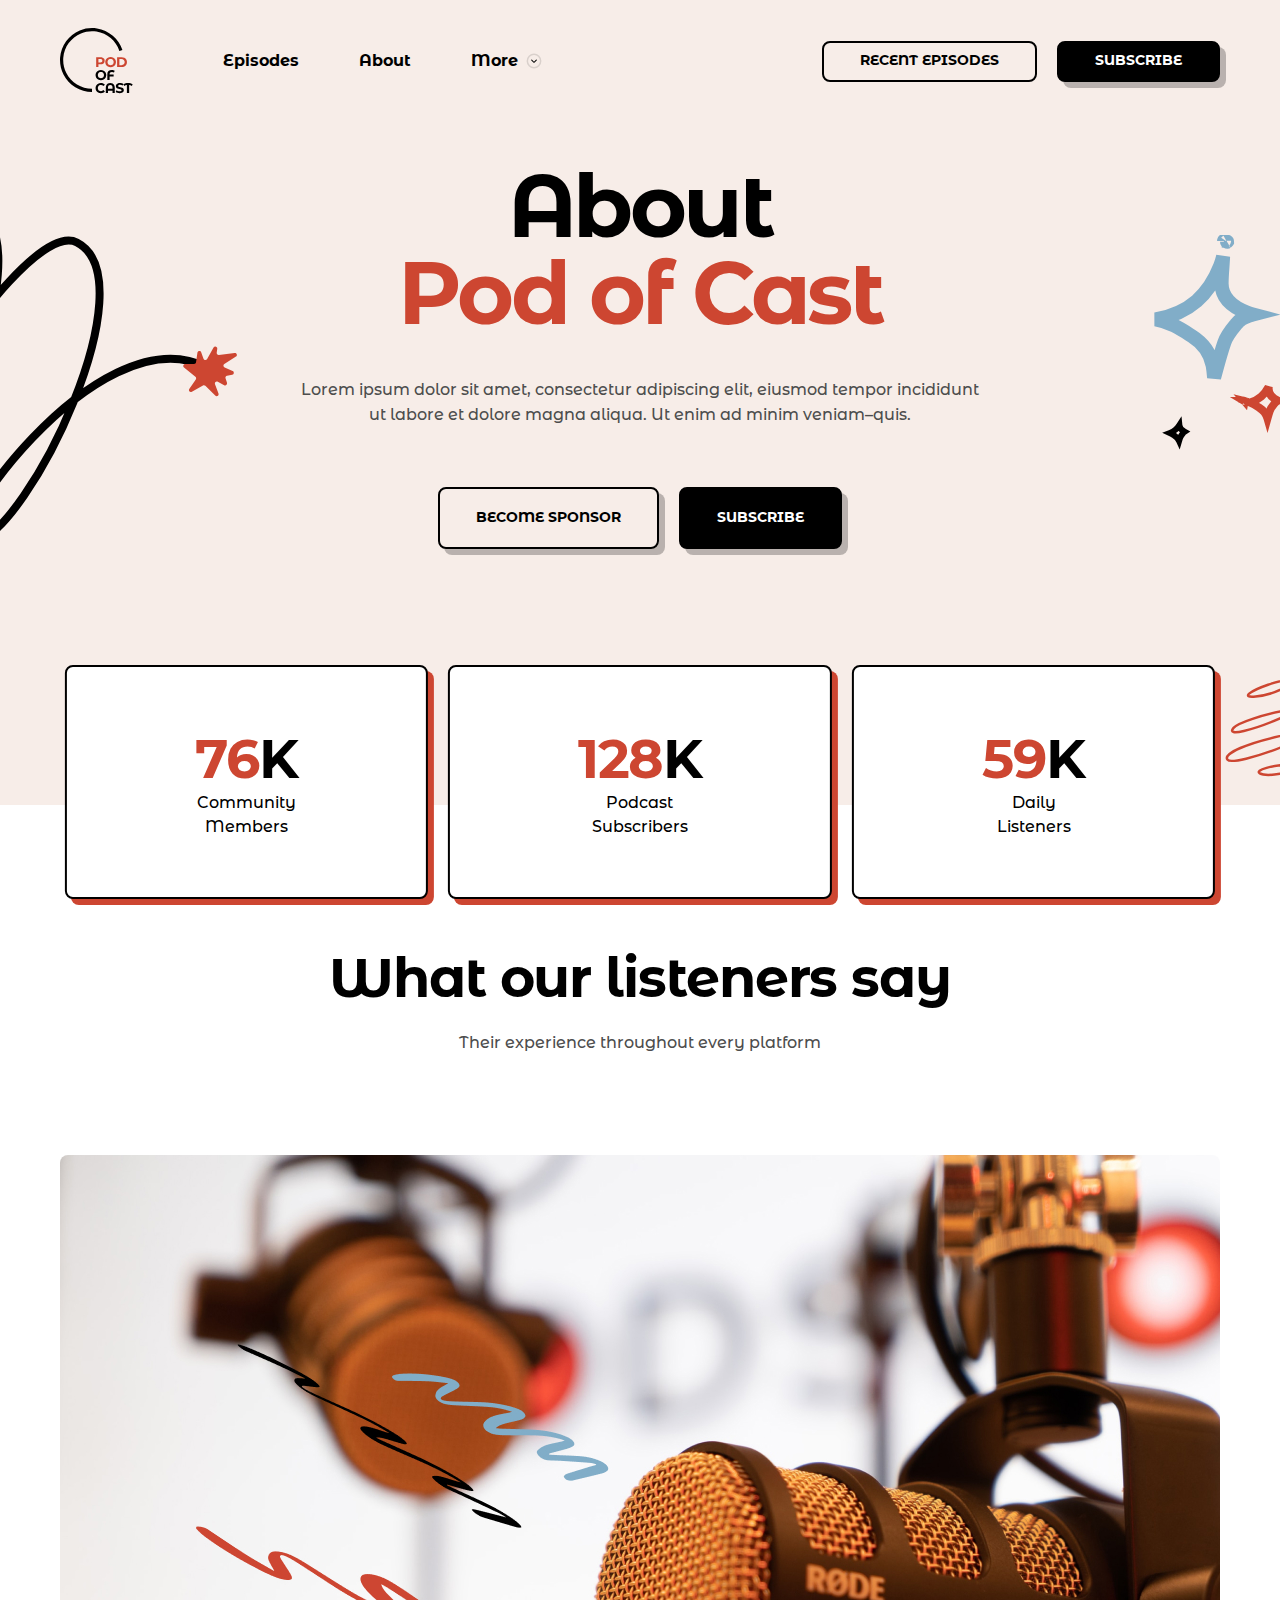
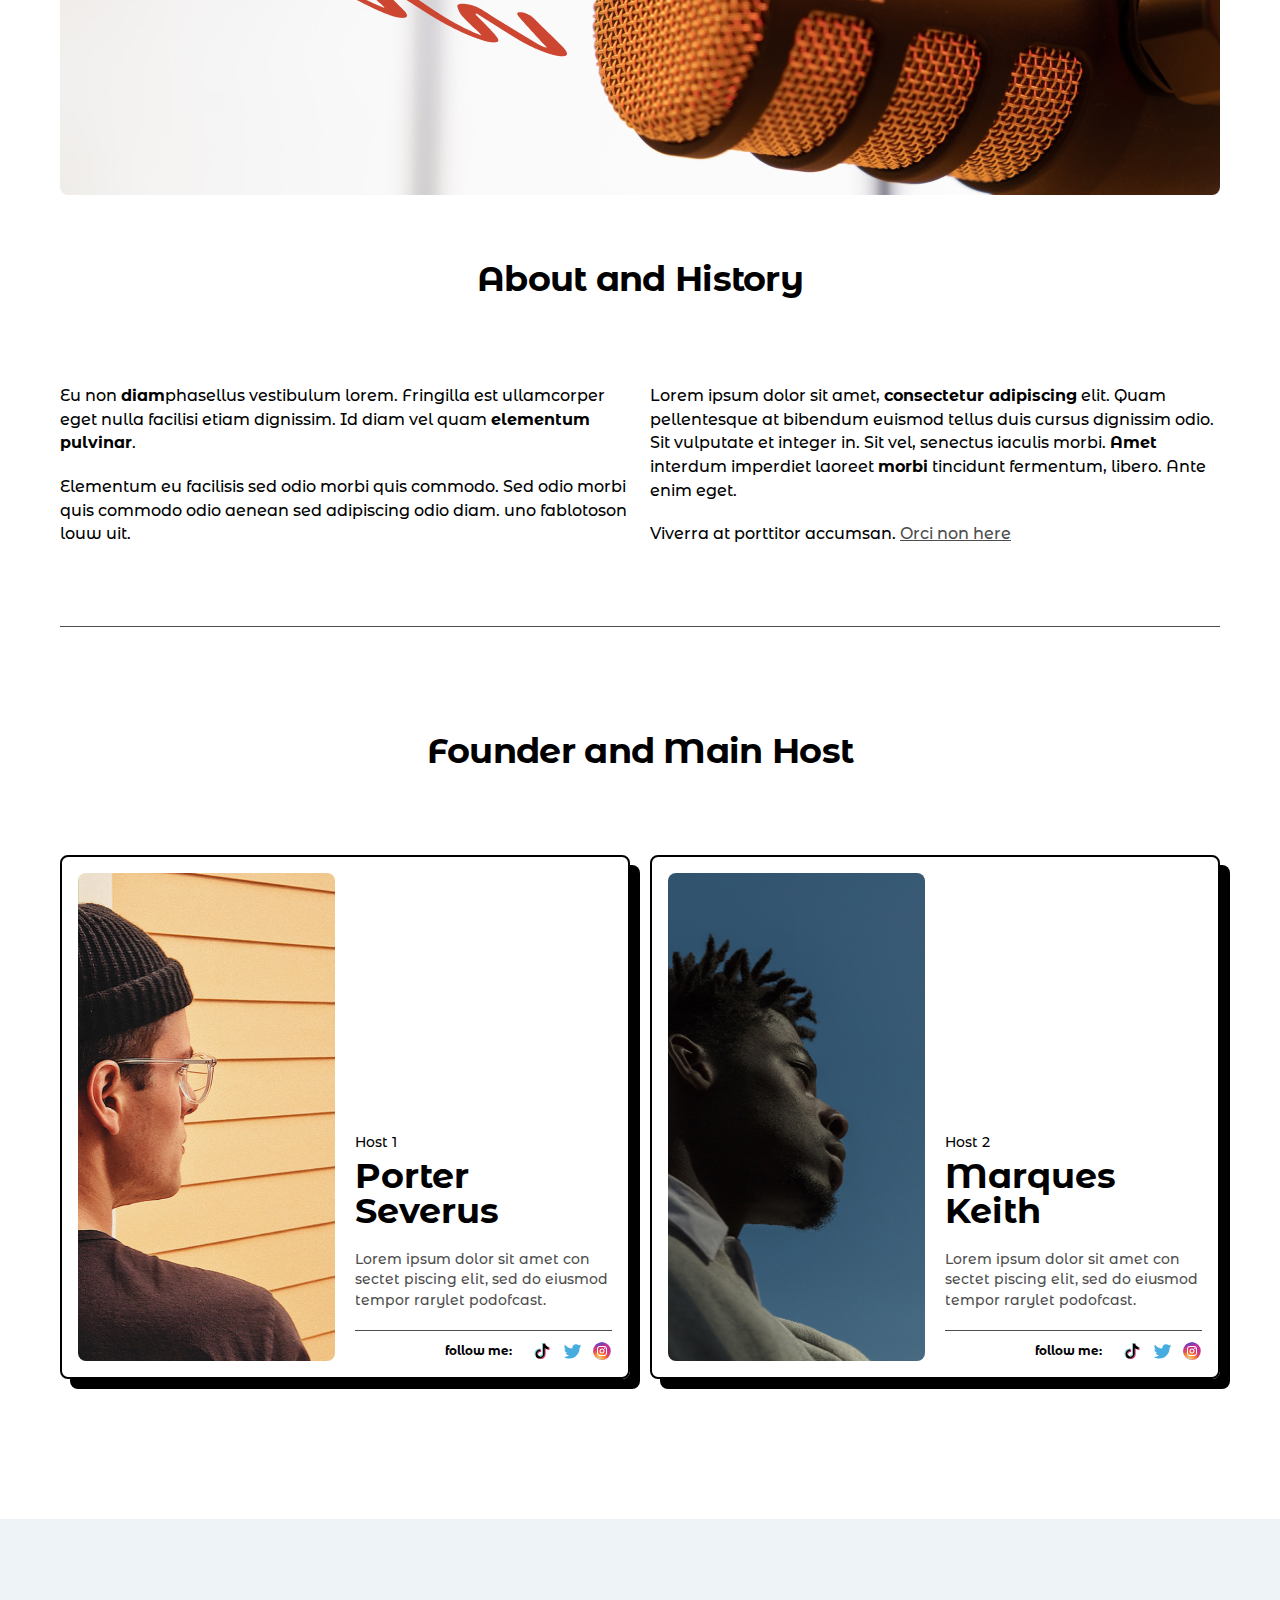
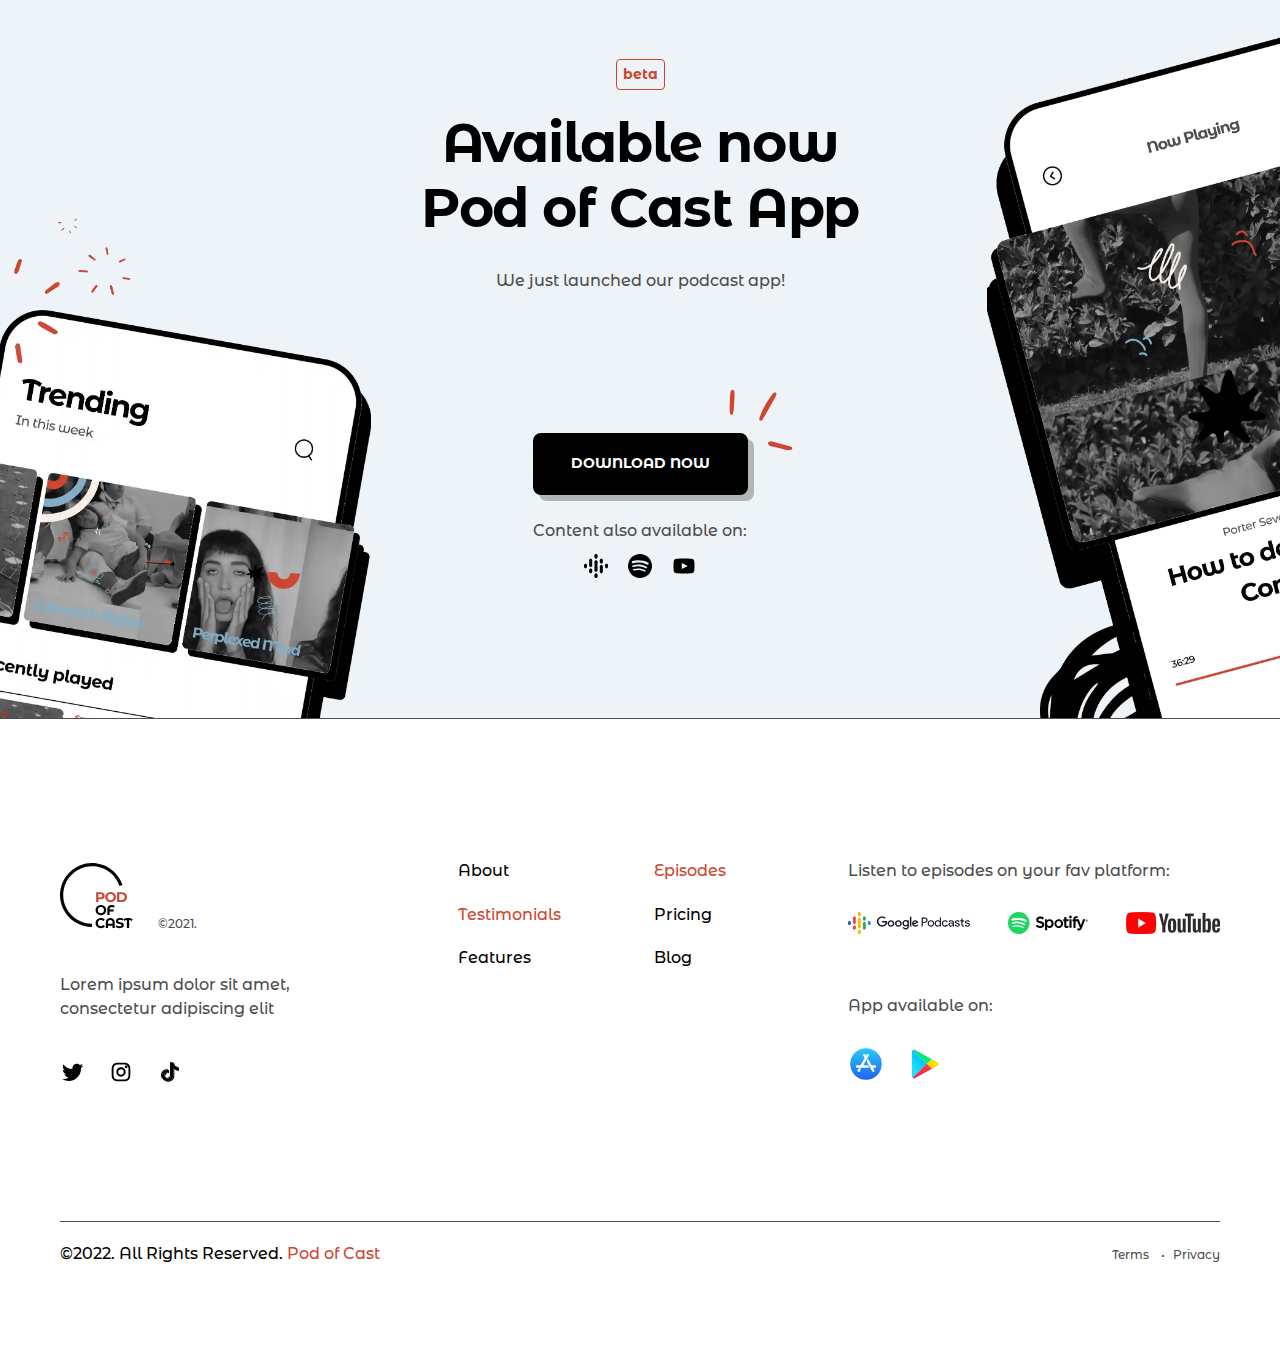
==== pages/about.html @ db26d5e5 "some fix" ====
<!doctype html>
<html lang="en">

<head>
  <meta charset="UTF-8">
  <meta name="viewport" content="width=device-width, initial-scale=1.0">
  <meta name="description"
        content="About our podcast platform, its creators and its history.">
  <link href="../css/main.css" rel="stylesheet">
  <title>PODOFCAST - Your Daily Podcast</title>
</head>
<body class="page">
<div class="page__wrapper">
  <header class="header">
    <div class="header__container container">
      <div class="logo">
        <a class="logo__link" href="../index.html"></a>
      </div>
      <div class="header__row header__mobile-menu open">
        <nav class="header__nav">
          <ul class="header__nav-list">
            <li class="header__nav-item">
              <a class="header__nav-link" href="/">Episodes</a>
            </li>
            <li class="header__nav-item">
              <a class="header__nav-link" href="./about.html">About</a>
            </li>
            <li class="header__nav-item header__nav-item--arrow-down">
              <a class="header__nav-link" href="/">More</a>
            </li>
          </ul>
        </nav>
        <div class="header__buttons">
          <a class="header__link button button--transparent" href="/">RECENT EPISODES
          </a>
          <button class="header__button button" type="button">SUBSCRIBE</button>
        </div>
      </div>
      <div class="header__mobile-button">
        <span class="header__mobile-line"></span>
        <span class="header__mobile-line"></span>
        <span class="header__mobile-line"></span>
      </div>
    </div>
  </header>
  <main class="main">
    <section class="hero hero--about">
      <div class="hero__container container">
        <h1 class="hero__title main-title">About<br>
          <span class="orange-text">Pod of Cast</span></h1>
        <p class="hero__description section-description">
          Lorem ipsum dolor sit amet, consectetur adipiscing elit,  eiusmod tempor incididunt<br>
          ut labore et dolore magna aliqua. Ut enim ad minim veniam–quis.
        </p>
        <div class="hero__buttons hero__buttons--about">
          <a class="hero__link button button--transparent" href="/">BECOME SPONSOR</a>
          <button class="hero__button button" type="button">subscribe</button>
        </div>
        <div class="hero__subscribers-row">
          <div class="hero__subscribers-card">
            <p class="hero__subscribers-number">
              <span class="orange-text">76</span>K
            </p>
            <p class="hero__subscribers-text">Community Members</p>
          </div>
          <div class="hero__subscribers-card">
            <p class="hero__subscribers-number">
              <span class="orange-text">128</span>K
            </p>
            <p class="hero__subscribers-text">Podcast Subscribers</p>
          </div>
          <div class="hero__subscribers-card">
            <p class="hero__subscribers-number">
              <span class="orange-text">59</span>K
            </p>
            <p class="hero__subscribers-text">Daily Listeners</p>
          </div>
        </div>
      </div>
    </section>
    <section class="history section">
      <div class="history__container container">
        <h2 class="history__title section-title">What our listeners say</h2>
        <p class="history__description section-description">Their experience throughout every platform</p>
        <div class="history__img"></div>
        <h3 class="history__subtitle section-subtitle">About and History</h3>
        <div class="history__grid">
          <div class="history__column">
            <p class="history__text">Eu non <span class="bold-text">diam</span>phasellus vestibulum lorem.
              Fringilla est ullamcorper eget nulla facilisi etiam dignissim. Id diam vel quam <span class="bold-text">elementum pulvinar</span>.
            </p>
            <p class="history__text">
              Elementum eu facilisis sed odio morbi quis commodo.
              Sed odio morbi quis commodo odio aenean sed adipiscing odio diam. uno fablotoson louw uit.
            </p>
          </div>
          <div class="history__column">
            <p class="history__text">Lorem ipsum dolor sit amet, <span class="bold-text">consectetur adipiscing</span> elit. Quam pellentesque at bibendum euismod tellus duis cursus dignissim odio. Sit vulputate et integer in. Sit vel, senectus iaculis morbi.
              <span class="bold-text">Amet</span> interdum imperdiet laoreet <span class="bold-text">morbi</span> tincidunt fermentum, libero. Ante enim eget.
            </p>
            <p class="history__text">
              Viverra at porttitor accumsan. <span class="underline-text">Orci non here</span>
            </p>
          </div>
        </div>
        <h3 class="history__subtitle section-subtitle">Founder and Main Host</h3>
        <div class="history__founders">
          <div class="history__founder-card">
            <img class="history__founder-photo" src="../img/history/founder-photo-1.jpg" alt="Porter Severus photo" width="259" height="488" loading="lazy">
            <div class="history__founder-about">
              <p class="history__founder-caption">Host 1</p>
              <p class="history__founder-name">
                Porter
                Severus
              </p>
              <p class="history__founder-description">
                Lorem ipsum dolor sit amet con
                sectet piscing elit, sed do eiusmod tempor rarylet podofcast.
              </p>
              <div class="history__founder-links">
                <p class="history__founder-text">follow me:</p>
                <a class="history__founder-link history__founder-link--tiktok" href="https://www.tiktok.com/"></a>
                <a class="history__founder-link history__founder-link--twitter" href="https://x.com/"></a>
                <a class="history__founder-link history__founder-link--instagram" href="https://www.instagram.com/"></a>
              </div>
            </div>
          </div>
          <div class="history__founder-card">
            <img class="history__founder-photo" src="../img/history/founder-photo-2.jpg" alt="Porter Severus photo" width="259" height="488" loading="lazy">
            <div class="history__founder-about">
              <p class="history__founder-caption">Host 2</p>
              <p class="history__founder-name">
                Marques
                Keith
              </p>
              <p class="history__founder-description">
                Lorem ipsum dolor sit amet con
                sectet piscing elit, sed do eiusmod tempor rarylet podofcast.
              </p>
              <div class="history__founder-links">
                <p class="history__founder-text">follow me:</p>
                <a class="history__founder-link history__founder-link--tiktok" href="https://www.tiktok.com/"></a>
                <a class="history__founder-link history__founder-link--twitter" href="https://x.com/"></a>
                <a class="history__founder-link history__founder-link--instagram" href="https://www.instagram.com/"></a>
              </div>
            </div>
          </div>
        </div>
      </div>
    </section>
    <section class="download section">
      <div class="download__container container">
        <p class="download__app-status">beta</p>
        <h2 class="download__title section-title">Available now
          Pod of Cast App</h2>
        <p class="download__description section-description">We just launched our podcast app!</p>
        <a class="download__link button" href="/">download now</a>
        <div class="download__info">
          <p class="download__info-text small-text">
            Content also available on:
          </p>
          <div class="download__info-row">
            <div class="download__info-img download__info-img--googlePodcasts"></div>
            <div class="download__info-img download__info-img--spotify"></div>
            <div class="download__info-img download__info-img--youtube"></div>
          </div>
        </div>
      </div>
    </section>
  </main>
  <footer class="footer section">
    <div class="footer__container container">
      <div class="footer__top">
        <div class="footer__content">
          <div class="logo">
            <a class="logo__link" href="./../index.html"></a>
            <time class="logo__year" datetime="2021-01-01">©2021.</time>
          </div>
          <p class="footer__content-text">
            Lorem ipsum dolor sit amet, consectetur adipiscing elit
          </p>
          <ul class="footer__social-list">
            <li class="footer__social-item">
              <a class="footer__social-link footer__social-link--twitter" href="https://x.com/" target="_blank">
              </a>
            </li>
            <li class="footer__social-item">
              <a class="footer__social-link footer__social-link--instagram" href="https://www.instagram.com/"
                 target="_blank">
              </a>
            </li>
            <li class="footer__social-item">
              <a class="footer__social-link footer__social-link--tiktok" href="https://www.tiktok.com/"
                 target="_blank">
              </a>
            </li>
          </ul>
        </div>
        <nav class="footer__nav">
          <ul class="footer__nav-list">
            <li class="footer__nav-item">
              <a class="footer__nav-link" href="./about.html">About</a>
            </li>
            <li class="footer__nav-item">
              <a class="footer__nav-link footer__nav-link--orange" href="">Testimonials</a>
            </li>
            <li class="footer__nav-item">
              <a class="footer__nav-link" href="">Features</a>
            </li>
          </ul>
          <ul class="footer__nav-list">
            <li class="footer__nav-item">
              <a class="footer__nav-link footer__nav-link--orange" href="">Episodes</a>
            </li>
            <li class="footer__nav-item">
              <a class="footer__nav-link" href="">Pricing</a>
            </li>
            <li class="footer__nav-item">
              <a class="footer__nav-link" href="">Blog</a>
            </li>
          </ul>
        </nav>
        <div class="footer__platform">
          <p class="footer__platform-text">Listen to episodes on your fav platform:</p>
          <ul class="footer__platform-list">
            <li class="footer__platform-item">
              <a class="footer__platform-link footer__platform-link--googlepodcasts"
                 href="https://podcasts.google.com/" target="_blank">
              </a>
            </li>
            <li class="footer__platform-item">
              <a class="footer__platform-link footer__platform-link--spotify" href="https://open.spotify.com/"
                 target="_blank">
              </a>
            </li>
            <li class="footer__platform-item">
              <a class="footer__platform-link footer__platform-link--youtube" href="https://www.youtube.com"
                 target="_blank">
              </a>
            </li>
          </ul>
          <p class="footer__platform-text">App available on:</p>
          <ul class="footer__store-list">
            <li class="footer__store-item">
              <a class="footer__store-link footer__store-link--appstore" href="https://www.apple.com/app-store/"
                 target="_blank">
              </a>
            </li>
            <li class="footer__store-item">
              <a class="footer__store-link footer__store-link--googleplay" href="https://play.google.com/store/"
                 target="_blank">
              </a>
            </li>
          </ul>
        </div>
      </div>

      <div class="footer__bottom-row">
        <p class="footer__bottom-text">
          ©2022. All Rights Reserved. <span class="orange-text">Pod of Cast</span>
        </p>
        <div class="footer__bottom-links">
          <a class="footer__bottom-link" href="/">Terms</a>
          <a class="footer__bottom-link" href="/">Privacy</a>
        </div>
      </div>
    </div>
  </footer>
</div>

<!-- scripts -->
<script src="../js/swiper-bundle.min.js"></script>
<script src="../js/main.js"></script>
</body>

</html>
---- css/main.css ----
@charset "UTF-8";
/**
 * Swiper 11.1.4
 * Most modern mobile touch slider and framework with hardware accelerated transitions
 * https://swiperjs.com
 *
 * Copyright 2014-2024 Vladimir Kharlampidi
 *
 * Released under the MIT License
 *
 * Released on: May 30, 2024
 */
@font-face {
  font-family: swiper-icons;
  src: url("data:application/font-woff;charset=utf-8;base64, [base64]//wADZ2x5ZgAAAywAAADMAAAD2MHtryVoZWFkAAABbAAAADAAAAA2E2+eoWhoZWEAAAGcAAAAHwAAACQC9gDzaG10eAAAAigAAAAZAAAArgJkABFsb2NhAAAC0AAAAFoAAABaFQAUGG1heHAAAAG8AAAAHwAAACAAcABAbmFtZQAAA/gAAAE5AAACXvFdBwlwb3N0AAAFNAAAAGIAAACE5s74hXjaY2BkYGAAYpf5Hu/j+W2+MnAzMYDAzaX6QjD6/4//Bxj5GA8AuRwMYGkAPywL13jaY2BkYGA88P8Agx4j+/8fQDYfA1AEBWgDAIB2BOoAeNpjYGRgYNBh4GdgYgABEMnIABJzYNADCQAACWgAsQB42mNgYfzCOIGBlYGB0YcxjYGBwR1Kf2WQZGhhYGBiYGVmgAFGBiQQkOaawtDAoMBQxXjg/wEGPcYDDA4wNUA2CCgwsAAAO4EL6gAAeNpj2M0gyAACqxgGNWBkZ2D4/wMA+xkDdgAAAHjaY2BgYGaAYBkGRgYQiAHyGMF8FgYHIM3DwMHABGQrMOgyWDLEM1T9/w8UBfEMgLzE////P/5//f/V/xv+r4eaAAeMbAxwIUYmIMHEgKYAYjUcsDAwsLKxc3BycfPw8jEQA/[base64]/uznmfPFBNODM2K7MTQ45YEAZqGP81AmGGcF3iPqOop0r1SPTaTbVkfUe4HXj97wYE+yNwWYxwWu4v1ugWHgo3S1XdZEVqWM7ET0cfnLGxWfkgR42o2PvWrDMBSFj/IHLaF0zKjRgdiVMwScNRAoWUoH78Y2icB/yIY09An6AH2Bdu/UB+yxopYshQiEvnvu0dURgDt8QeC8PDw7Fpji3fEA4z/PEJ6YOB5hKh4dj3EvXhxPqH/SKUY3rJ7srZ4FZnh1PMAtPhwP6fl2PMJMPDgeQ4rY8YT6Gzao0eAEA409DuggmTnFnOcSCiEiLMgxCiTI6Cq5DZUd3Qmp10vO0LaLTd2cjN4fOumlc7lUYbSQcZFkutRG7g6JKZKy0RmdLY680CDnEJ+UMkpFFe1RN7nxdVpXrC4aTtnaurOnYercZg2YVmLN/d/gczfEimrE/fs/bOuq29Zmn8tloORaXgZgGa78yO9/cnXm2BpaGvq25Dv9S4E9+5SIc9PqupJKhYFSSl47+Qcr1mYNAAAAeNptw0cKwkAAAMDZJA8Q7OUJvkLsPfZ6zFVERPy8qHh2YER+3i/BP83vIBLLySsoKimrqKqpa2hp6+jq6RsYGhmbmJqZSy0sraxtbO3sHRydnEMU4uR6yx7JJXveP7WrDycAAAAAAAH//wACeNpjYGRgYOABYhkgZgJCZgZNBkYGLQZtIJsFLMYAAAw3ALgAeNolizEKgDAQBCchRbC2sFER0YD6qVQiBCv/H9ezGI6Z5XBAw8CBK/m5iQQVauVbXLnOrMZv2oLdKFa8Pjuru2hJzGabmOSLzNMzvutpB3N42mNgZGBg4GKQYzBhYMxJLMlj4GBgAYow/P/PAJJhLM6sSoWKfWCAAwDAjgbRAAB42mNgYGBkAIIbCZo5IPrmUn0hGA0AO8EFTQAA");
  font-weight: 400;
  font-style: normal;
}
:root {
  --swiper-theme-color: #007aff ;
}

:host {
  position: relative;
  display: block;
  margin-left: auto;
  margin-right: auto;
  z-index: 1;
}

.swiper {
  margin-left: auto;
  margin-right: auto;
  position: relative;
  overflow: hidden;
  list-style: none;
  padding: 0;
  z-index: 1;
  display: block;
}

.swiper-vertical > .swiper-wrapper {
  flex-direction: column;
}

.swiper-wrapper {
  position: relative;
  width: 100%;
  height: 100%;
  z-index: 1;
  display: flex;
  transition-property: transform;
  transition-timing-function: var(--swiper-wrapper-transition-timing-function, initial);
  box-sizing: content-box;
}

.swiper-android .swiper-slide,
.swiper-ios .swiper-slide,
.swiper-wrapper {
  transform: translate3d(0px, 0, 0);
}

.swiper-horizontal {
  touch-action: pan-y;
}

.swiper-vertical {
  touch-action: pan-x;
}

.swiper-slide {
  flex-shrink: 0;
  width: 100%;
  height: 100%;
  position: relative;
  transition-property: transform;
  display: block;
}

.swiper-slide-invisible-blank {
  visibility: hidden;
}

.swiper-autoheight,
.swiper-autoheight .swiper-slide {
  height: auto;
}

.swiper-autoheight .swiper-wrapper {
  align-items: flex-start;
  transition-property: transform, height;
}

.swiper-backface-hidden .swiper-slide {
  transform: translateZ(0);
  -webkit-backface-visibility: hidden;
  backface-visibility: hidden;
}

.swiper-3d.swiper-css-mode .swiper-wrapper {
  perspective: 1200px;
}

.swiper-3d .swiper-wrapper {
  transform-style: preserve-3d;
}

.swiper-3d {
  perspective: 1200px;
}

.swiper-3d .swiper-cube-shadow,
.swiper-3d .swiper-slide {
  transform-style: preserve-3d;
}

.swiper-css-mode > .swiper-wrapper {
  overflow: auto;
  scrollbar-width: none;
  -ms-overflow-style: none;
}

.swiper-css-mode > .swiper-wrapper::-webkit-scrollbar {
  display: none;
}

.swiper-css-mode > .swiper-wrapper > .swiper-slide {
  scroll-snap-align: start start;
}

.swiper-css-mode.swiper-horizontal > .swiper-wrapper {
  scroll-snap-type: x mandatory;
}

.swiper-css-mode.swiper-vertical > .swiper-wrapper {
  scroll-snap-type: y mandatory;
}

.swiper-css-mode.swiper-free-mode > .swiper-wrapper {
  scroll-snap-type: none;
}

.swiper-css-mode.swiper-free-mode > .swiper-wrapper > .swiper-slide {
  scroll-snap-align: none;
}

.swiper-css-mode.swiper-centered > .swiper-wrapper::before {
  content: "";
  flex-shrink: 0;
  order: 9999;
}

.swiper-css-mode.swiper-centered > .swiper-wrapper > .swiper-slide {
  scroll-snap-align: center center;
  scroll-snap-stop: always;
}

.swiper-css-mode.swiper-centered.swiper-horizontal > .swiper-wrapper > .swiper-slide:first-child {
  margin-inline-start: var(--swiper-centered-offset-before);
}

.swiper-css-mode.swiper-centered.swiper-horizontal > .swiper-wrapper::before {
  height: 100%;
  min-height: 1px;
  width: var(--swiper-centered-offset-after);
}

.swiper-css-mode.swiper-centered.swiper-vertical > .swiper-wrapper > .swiper-slide:first-child {
  margin-block-start: var(--swiper-centered-offset-before);
}

.swiper-css-mode.swiper-centered.swiper-vertical > .swiper-wrapper::before {
  width: 100%;
  min-width: 1px;
  height: var(--swiper-centered-offset-after);
}

.swiper-3d .swiper-slide-shadow,
.swiper-3d .swiper-slide-shadow-bottom,
.swiper-3d .swiper-slide-shadow-left,
.swiper-3d .swiper-slide-shadow-right,
.swiper-3d .swiper-slide-shadow-top {
  position: absolute;
  left: 0;
  top: 0;
  width: 100%;
  height: 100%;
  pointer-events: none;
  z-index: 10;
}

.swiper-3d .swiper-slide-shadow {
  background: rgba(0, 0, 0, 0.15);
}

.swiper-3d .swiper-slide-shadow-left {
  background-image: linear-gradient(to left, rgba(0, 0, 0, 0.5), rgba(0, 0, 0, 0));
}

.swiper-3d .swiper-slide-shadow-right {
  background-image: linear-gradient(to right, rgba(0, 0, 0, 0.5), rgba(0, 0, 0, 0));
}

.swiper-3d .swiper-slide-shadow-top {
  background-image: linear-gradient(to top, rgba(0, 0, 0, 0.5), rgba(0, 0, 0, 0));
}

.swiper-3d .swiper-slide-shadow-bottom {
  background-image: linear-gradient(to bottom, rgba(0, 0, 0, 0.5), rgba(0, 0, 0, 0));
}

.swiper-lazy-preloader {
  width: 42px;
  height: 42px;
  position: absolute;
  left: 50%;
  top: 50%;
  margin-left: -21px;
  margin-top: -21px;
  z-index: 10;
  transform-origin: 50%;
  box-sizing: border-box;
  border: 4px solid var(--swiper-preloader-color, var(--swiper-theme-color));
  border-radius: 50%;
  border-top-color: transparent;
}

.swiper-watch-progress .swiper-slide-visible .swiper-lazy-preloader,
.swiper:not(.swiper-watch-progress) .swiper-lazy-preloader {
  animation: swiper-preloader-spin 1s infinite linear;
}

.swiper-lazy-preloader-white {
  --swiper-preloader-color: #fff ;
}

.swiper-lazy-preloader-black {
  --swiper-preloader-color: #000 ;
}

@keyframes swiper-preloader-spin {
  0% {
    transform: rotate(0deg);
  }
  100% {
    transform: rotate(360deg);
  }
}
.swiper-virtual .swiper-slide {
  -webkit-backface-visibility: hidden;
  transform: translateZ(0);
}

.swiper-virtual.swiper-css-mode .swiper-wrapper::after {
  content: "";
  position: absolute;
  left: 0;
  top: 0;
  pointer-events: none;
}

.swiper-virtual.swiper-css-mode.swiper-horizontal .swiper-wrapper::after {
  height: 1px;
  width: var(--swiper-virtual-size);
}

.swiper-virtual.swiper-css-mode.swiper-vertical .swiper-wrapper::after {
  width: 1px;
  height: var(--swiper-virtual-size);
}

:root {
  --swiper-navigation-size: 44px ;
}

.swiper-button-next,
.swiper-button-prev {
  position: absolute;
  top: var(--swiper-navigation-top-offset, 50%);
  width: calc(var(--swiper-navigation-size) / 44 * 27);
  height: var(--swiper-navigation-size);
  margin-top: calc(0px - var(--swiper-navigation-size) / 2);
  z-index: 10;
  cursor: pointer;
  display: flex;
  align-items: center;
  justify-content: center;
  color: var(--swiper-navigation-color, var(--swiper-theme-color));
}

.swiper-button-next.swiper-button-disabled,
.swiper-button-prev.swiper-button-disabled {
  opacity: 0.35;
  cursor: auto;
  pointer-events: none;
}

.swiper-button-next.swiper-button-hidden,
.swiper-button-prev.swiper-button-hidden {
  opacity: 0;
  cursor: auto;
  pointer-events: none;
}

.swiper-navigation-disabled .swiper-button-next,
.swiper-navigation-disabled .swiper-button-prev {
  display: none !important;
}

.swiper-button-next svg,
.swiper-button-prev svg {
  width: 100%;
  height: 100%;
  object-fit: contain;
  transform-origin: center;
}

.swiper-rtl .swiper-button-next svg,
.swiper-rtl .swiper-button-prev svg {
  transform: rotate(180deg);
}

.swiper-button-prev,
.swiper-rtl .swiper-button-next {
  left: var(--swiper-navigation-sides-offset, 10px);
  right: auto;
}

.swiper-button-next,
.swiper-rtl .swiper-button-prev {
  right: var(--swiper-navigation-sides-offset, 10px);
  left: auto;
}

.swiper-button-lock {
  display: none;
}

.swiper-button-next:after,
.swiper-button-prev:after {
  font-family: swiper-icons;
  font-size: var(--swiper-navigation-size);
  text-transform: none !important;
  letter-spacing: 0;
  font-variant: initial;
  line-height: 1;
}

.swiper-button-prev:after,
.swiper-rtl .swiper-button-next:after {
  content: "prev";
}

.swiper-button-next,
.swiper-rtl .swiper-button-prev {
  right: var(--swiper-navigation-sides-offset, 10px);
  left: auto;
}

.swiper-button-next:after,
.swiper-rtl .swiper-button-prev:after {
  content: "next";
}

.swiper-pagination {
  position: absolute;
  text-align: center;
  transition: 0.3s opacity;
  transform: translate3d(0, 0, 0);
  z-index: 10;
}

.swiper-pagination.swiper-pagination-hidden {
  opacity: 0;
}

.swiper-pagination-disabled > .swiper-pagination,
.swiper-pagination.swiper-pagination-disabled {
  display: none !important;
}

.swiper-horizontal > .swiper-pagination-bullets,
.swiper-pagination-bullets.swiper-pagination-horizontal,
.swiper-pagination-custom,
.swiper-pagination-fraction {
  bottom: var(--swiper-pagination-bottom, 8px);
  top: var(--swiper-pagination-top, auto);
  left: 0;
  width: 100%;
}

.swiper-pagination-bullets-dynamic {
  overflow: hidden;
  font-size: 0;
}

.swiper-pagination-bullets-dynamic .swiper-pagination-bullet {
  transform: scale(0.33);
  position: relative;
}

.swiper-pagination-bullets-dynamic .swiper-pagination-bullet-active {
  transform: scale(1);
}

.swiper-pagination-bullets-dynamic .swiper-pagination-bullet-active-main {
  transform: scale(1);
}

.swiper-pagination-bullets-dynamic .swiper-pagination-bullet-active-prev {
  transform: scale(0.66);
}

.swiper-pagination-bullets-dynamic .swiper-pagination-bullet-active-prev-prev {
  transform: scale(0.33);
}

.swiper-pagination-bullets-dynamic .swiper-pagination-bullet-active-next {
  transform: scale(0.66);
}

.swiper-pagination-bullets-dynamic .swiper-pagination-bullet-active-next-next {
  transform: scale(0.33);
}

.swiper-pagination-bullet {
  width: var(--swiper-pagination-bullet-width, var(--swiper-pagination-bullet-size, 8px));
  height: var(--swiper-pagination-bullet-height, var(--swiper-pagination-bullet-size, 8px));
  display: inline-block;
  border-radius: var(--swiper-pagination-bullet-border-radius, 50%);
  background: var(--swiper-pagination-bullet-inactive-color, #000);
  opacity: var(--swiper-pagination-bullet-inactive-opacity, 0.2);
}

button.swiper-pagination-bullet {
  border: none;
  margin: 0;
  padding: 0;
  box-shadow: none;
  -webkit-appearance: none;
  appearance: none;
}

.swiper-pagination-clickable .swiper-pagination-bullet {
  cursor: pointer;
}

.swiper-pagination-bullet:only-child {
  display: none !important;
}

.swiper-pagination-bullet-active {
  opacity: var(--swiper-pagination-bullet-opacity, 1);
  background: var(--swiper-pagination-color, var(--swiper-theme-color));
}

.swiper-pagination-vertical.swiper-pagination-bullets,
.swiper-vertical > .swiper-pagination-bullets {
  right: var(--swiper-pagination-right, 8px);
  left: var(--swiper-pagination-left, auto);
  top: 50%;
  transform: translate3d(0px, -50%, 0);
}

.swiper-pagination-vertical.swiper-pagination-bullets .swiper-pagination-bullet,
.swiper-vertical > .swiper-pagination-bullets .swiper-pagination-bullet {
  margin: var(--swiper-pagination-bullet-vertical-gap, 6px) 0;
  display: block;
}

.swiper-pagination-vertical.swiper-pagination-bullets.swiper-pagination-bullets-dynamic,
.swiper-vertical > .swiper-pagination-bullets.swiper-pagination-bullets-dynamic {
  top: 50%;
  transform: translateY(-50%);
  width: 8px;
}

.swiper-pagination-vertical.swiper-pagination-bullets.swiper-pagination-bullets-dynamic .swiper-pagination-bullet,
.swiper-vertical > .swiper-pagination-bullets.swiper-pagination-bullets-dynamic .swiper-pagination-bullet {
  display: inline-block;
  transition: 0.2s transform, 0.2s top;
}

.swiper-horizontal > .swiper-pagination-bullets .swiper-pagination-bullet,
.swiper-pagination-horizontal.swiper-pagination-bullets .swiper-pagination-bullet {
  margin: 0 var(--swiper-pagination-bullet-horizontal-gap, 4px);
}

.swiper-horizontal > .swiper-pagination-bullets.swiper-pagination-bullets-dynamic,
.swiper-pagination-horizontal.swiper-pagination-bullets.swiper-pagination-bullets-dynamic {
  left: 50%;
  transform: translateX(-50%);
  white-space: nowrap;
}

.swiper-horizontal > .swiper-pagination-bullets.swiper-pagination-bullets-dynamic .swiper-pagination-bullet,
.swiper-pagination-horizontal.swiper-pagination-bullets.swiper-pagination-bullets-dynamic .swiper-pagination-bullet {
  transition: 0.2s transform, 0.2s left;
}

.swiper-horizontal.swiper-rtl > .swiper-pagination-bullets-dynamic .swiper-pagination-bullet {
  transition: 0.2s transform, 0.2s right;
}

.swiper-pagination-fraction {
  color: var(--swiper-pagination-fraction-color, inherit);
}

.swiper-pagination-progressbar {
  background: var(--swiper-pagination-progressbar-bg-color, rgba(0, 0, 0, 0.25));
  position: absolute;
}

.swiper-pagination-progressbar .swiper-pagination-progressbar-fill {
  background: var(--swiper-pagination-color, var(--swiper-theme-color));
  position: absolute;
  left: 0;
  top: 0;
  width: 100%;
  height: 100%;
  transform: scale(0);
  transform-origin: left top;
}

.swiper-rtl .swiper-pagination-progressbar .swiper-pagination-progressbar-fill {
  transform-origin: right top;
}

.swiper-horizontal > .swiper-pagination-progressbar,
.swiper-pagination-progressbar.swiper-pagination-horizontal,
.swiper-pagination-progressbar.swiper-pagination-vertical.swiper-pagination-progressbar-opposite,
.swiper-vertical > .swiper-pagination-progressbar.swiper-pagination-progressbar-opposite {
  width: 100%;
  height: var(--swiper-pagination-progressbar-size, 4px);
  left: 0;
  top: 0;
}

.swiper-horizontal > .swiper-pagination-progressbar.swiper-pagination-progressbar-opposite,
.swiper-pagination-progressbar.swiper-pagination-horizontal.swiper-pagination-progressbar-opposite,
.swiper-pagination-progressbar.swiper-pagination-vertical,
.swiper-vertical > .swiper-pagination-progressbar {
  width: var(--swiper-pagination-progressbar-size, 4px);
  height: 100%;
  left: 0;
  top: 0;
}

.swiper-pagination-lock {
  display: none;
}

.swiper-scrollbar {
  border-radius: var(--swiper-scrollbar-border-radius, 10px);
  position: relative;
  touch-action: none;
  background: var(--swiper-scrollbar-bg-color, rgba(0, 0, 0, 0.1));
}

.swiper-scrollbar-disabled > .swiper-scrollbar,
.swiper-scrollbar.swiper-scrollbar-disabled {
  display: none !important;
}

.swiper-horizontal > .swiper-scrollbar,
.swiper-scrollbar.swiper-scrollbar-horizontal {
  position: absolute;
  left: var(--swiper-scrollbar-sides-offset, 1%);
  bottom: var(--swiper-scrollbar-bottom, 4px);
  top: var(--swiper-scrollbar-top, auto);
  z-index: 50;
  height: var(--swiper-scrollbar-size, 4px);
  width: calc(100% - 2 * var(--swiper-scrollbar-sides-offset, 1%));
}

.swiper-scrollbar.swiper-scrollbar-vertical,
.swiper-vertical > .swiper-scrollbar {
  position: absolute;
  left: var(--swiper-scrollbar-left, auto);
  right: var(--swiper-scrollbar-right, 4px);
  top: var(--swiper-scrollbar-sides-offset, 1%);
  z-index: 50;
  width: var(--swiper-scrollbar-size, 4px);
  height: calc(100% - 2 * var(--swiper-scrollbar-sides-offset, 1%));
}

.swiper-scrollbar-drag {
  height: 100%;
  width: 100%;
  position: relative;
  background: var(--swiper-scrollbar-drag-bg-color, rgba(0, 0, 0, 0.5));
  border-radius: var(--swiper-scrollbar-border-radius, 10px);
  left: 0;
  top: 0;
}

.swiper-scrollbar-cursor-drag {
  cursor: move;
}

.swiper-scrollbar-lock {
  display: none;
}

.swiper-zoom-container {
  width: 100%;
  height: 100%;
  display: flex;
  justify-content: center;
  align-items: center;
  text-align: center;
}

.swiper-zoom-container > canvas,
.swiper-zoom-container > img,
.swiper-zoom-container > svg {
  max-width: 100%;
  max-height: 100%;
  object-fit: contain;
}

.swiper-slide-zoomed {
  cursor: move;
  touch-action: none;
}

.swiper .swiper-notification {
  position: absolute;
  left: 0;
  top: 0;
  pointer-events: none;
  opacity: 0;
  z-index: -1000;
}

.swiper-free-mode > .swiper-wrapper {
  transition-timing-function: ease-out;
  margin: 0 auto;
}

.swiper-grid > .swiper-wrapper {
  flex-wrap: wrap;
}

.swiper-grid-column > .swiper-wrapper {
  flex-wrap: wrap;
  flex-direction: column;
}

.swiper-fade.swiper-free-mode .swiper-slide {
  transition-timing-function: ease-out;
}

.swiper-fade .swiper-slide {
  pointer-events: none;
  transition-property: opacity;
}

.swiper-fade .swiper-slide .swiper-slide {
  pointer-events: none;
}

.swiper-fade .swiper-slide-active {
  pointer-events: auto;
}

.swiper-fade .swiper-slide-active .swiper-slide-active {
  pointer-events: auto;
}

.swiper-cube {
  overflow: visible;
}

.swiper-cube .swiper-slide {
  pointer-events: none;
  -webkit-backface-visibility: hidden;
  backface-visibility: hidden;
  z-index: 1;
  visibility: hidden;
  transform-origin: 0 0;
  width: 100%;
  height: 100%;
}

.swiper-cube .swiper-slide .swiper-slide {
  pointer-events: none;
}

.swiper-cube.swiper-rtl .swiper-slide {
  transform-origin: 100% 0;
}

.swiper-cube .swiper-slide-active,
.swiper-cube .swiper-slide-active .swiper-slide-active {
  pointer-events: auto;
}

.swiper-cube .swiper-slide-active,
.swiper-cube .swiper-slide-next,
.swiper-cube .swiper-slide-prev {
  pointer-events: auto;
  visibility: visible;
}

.swiper-cube .swiper-cube-shadow {
  position: absolute;
  left: 0;
  bottom: 0px;
  width: 100%;
  height: 100%;
  opacity: 0.6;
  z-index: 0;
}

.swiper-cube .swiper-cube-shadow:before {
  content: "";
  background: #000;
  position: absolute;
  left: 0;
  top: 0;
  bottom: 0;
  right: 0;
  filter: blur(50px);
}

.swiper-cube .swiper-slide-next + .swiper-slide {
  pointer-events: auto;
  visibility: visible;
}

.swiper-cube .swiper-slide-shadow-cube.swiper-slide-shadow-bottom,
.swiper-cube .swiper-slide-shadow-cube.swiper-slide-shadow-left,
.swiper-cube .swiper-slide-shadow-cube.swiper-slide-shadow-right,
.swiper-cube .swiper-slide-shadow-cube.swiper-slide-shadow-top {
  z-index: 0;
  -webkit-backface-visibility: hidden;
  backface-visibility: hidden;
}

.swiper-flip {
  overflow: visible;
}

.swiper-flip .swiper-slide {
  pointer-events: none;
  -webkit-backface-visibility: hidden;
  backface-visibility: hidden;
  z-index: 1;
}

.swiper-flip .swiper-slide .swiper-slide {
  pointer-events: none;
}

.swiper-flip .swiper-slide-active,
.swiper-flip .swiper-slide-active .swiper-slide-active {
  pointer-events: auto;
}

.swiper-flip .swiper-slide-shadow-flip.swiper-slide-shadow-bottom,
.swiper-flip .swiper-slide-shadow-flip.swiper-slide-shadow-left,
.swiper-flip .swiper-slide-shadow-flip.swiper-slide-shadow-right,
.swiper-flip .swiper-slide-shadow-flip.swiper-slide-shadow-top {
  z-index: 0;
  -webkit-backface-visibility: hidden;
  backface-visibility: hidden;
}

.swiper-creative .swiper-slide {
  -webkit-backface-visibility: hidden;
  backface-visibility: hidden;
  overflow: hidden;
  transition-property: transform, opacity, height;
}

.swiper-cards {
  overflow: visible;
}

.swiper-cards .swiper-slide {
  transform-origin: center bottom;
  -webkit-backface-visibility: hidden;
  backface-visibility: hidden;
  overflow: hidden;
}

/**
  Нормализация блочной модели
 */
*,
*::before,
*::after {
  box-sizing: border-box;
}

/**
   Убираем внутренние отступы слева тегам списков,
   у которых есть атрибут class
  */
:where(ul, ol):where([class]) {
  padding-left: 0;
}

/**
   Убираем внешние отступы body и двум другим тегам,
   у которых есть атрибут class
  */
body,
:where(blockquote, figure):where([class]) {
  margin: 0;
}

/**
   Убираем внешние отступы вертикали нужным тегам,
   у которых есть атрибут class
  */
:where(h1, h2, h3, h4, h5, h6, p, ul, ol, dl):where([class]) {
  margin-block: 0;
}

:where(dd[class]) {
  margin-left: 0;
}

:where(fieldset[class]) {
  margin-left: 0;
  padding: 0;
  border: none;
}

/**
   Убираем стандартный маркер маркированному списку,
   у которого есть атрибут class
  */
:where(ul[class]) {
  list-style: none;
}

/**
   Обнуляем вертикальные внешние отступы параграфа,
   объявляем локальную переменную для внешнего отступа вниз,
   чтобы избежать взаимодействие с более сложным селектором
  */
p {
  --paragraphMarginBottom: 24px;
  margin-block: 0;
}

/**
   Внешний отступ вниз для параграфа без атрибута class,
   который расположен не последним среди своих соседних элементов
  */
p:where(:not([class]):not(:last-child)) {
  margin-bottom: var(--paragraphMarginBottom);
}

/**
   Упрощаем работу с изображениями
  */
img {
  display: block;
  max-width: 100%;
}

/**
   Наследуем свойства шрифт для полей ввода
  */
input,
textarea,
select,
button {
  font: inherit;
}

html {
  /**
     Пригодится в большинстве ситуаций
     (когда, например, нужно будет "прижать" футер к низу сайта)
    */
  height: 100%;
  /**
     Плавный скролл
    */
  scroll-behavior: smooth;
}

body {
  /**
     Пригодится в большинстве ситуаций
     (когда, например, нужно будет "прижать" футер к низу сайта)
    */
  min-height: 100%;
  /**
     Унифицированный интерлиньяж
    */
  line-height: 1.5;
}

/**
   Приводим к единому цвету svg-элементы
  */
/**
   Чиним баг задержки смены цвета при взаимодействии с svg-элементами
  */
svg * {
  transition-property: fill, stroke;
}

/**
   Удаляем все анимации и переходы для людей,
   которые предпочитают их не использовать
  */
@media (prefers-reduced-motion: reduce) {
  * {
    animation-duration: 0.01ms !important;
    animation-iteration-count: 1 !important;
    transition-duration: 0.01ms !important;
    scroll-behavior: auto !important;
  }
}
@font-face {
  font-family: "Montserrat Alternates";
  src: url("../fonts/MontserratAlternates-Bold.woff2") format("woff2");
  font-weight: bold;
  font-style: normal;
  font-display: swap;
}
@font-face {
  font-family: "Montserrat Alternates";
  src: url("../fonts/MontserratAlternates-SemiBold.woff2") format("woff2");
  font-weight: 600;
  font-style: normal;
  font-display: swap;
}
@font-face {
  font-family: "Montserrat Alternates";
  src: url("../fonts/MontserratAlternates-Regular.woff2") format("woff2");
  font-weight: normal;
  font-style: normal;
  font-display: swap;
}
@font-face {
  font-family: "Montserrat Alternates";
  src: url("../fonts/MontserratAlternates-Medium.woff2") format("woff2");
  font-weight: 500;
  font-style: normal;
  font-display: swap;
}
:root {
  --font-family: "Montserrat Alternates", sans-serif;
  --black-color: #000000;
  --white-color: #ffffff;
  --davysGrey-color: #4D4D4D;
  --vermillion-color: #CD4631;
  --pewterBlue-color: #81ADC8;
  --champagne-color: #F7EDE8;
  --aliceBlue-color: #EDF3F7;
  --body-color: #000000;
  --button-bg-color: #000000;
  --button-bg-transparent: rgba(0, 0, 0, 0);
  --body-fs: clamp(0.875rem, 0.839rem + 0.179vw, 1rem);
  --main-title-fs: clamp(2.25rem, 1.179rem + 5.357vw, 6rem);
  --section-title-fs: clamp(1.625rem, 1.036rem + 2.946vw, 3.688rem);
  --section-subtitle-fs: clamp(1.5rem, 1.274rem + 1.129vw, 2.291rem);
  --quote-fs: clamp(1.5rem, 1.274rem + 1.129vw, 2.291rem);
  --card-title-small-fs: clamp(1.125rem, 1.042rem + 0.415vw, 1.416rem);
  --card-title-large-fs: clamp(1.5rem, 1.274rem + 1.129vw, 2.291rem);
  --card-caption-fs: clamp(0.813rem, 0.759rem + 0.268vw, 1rem);
  --button-fs: clamp(0.75rem, 0.714rem + 0.179vw, 0.875rem);
  --section-description-fs: clamp(1.125rem, 1.054rem + 0.357vw, 1.375rem);
}

html,
body {
  height: 100%;
}

body {
  font-family: var(--font-family), sans-serif;
  font-size: var(--body-fs);
  font-weight: 500;
  color: var(--body-color);
  background-color: var(--white-color);
}

.page__wrapper {
  position: relative;
  display: flex;
  flex-direction: column;
  width: 100%;
  min-height: 100%;
  overflow: hidden;
}

.main {
  flex-grow: 1;
}

.container {
  max-width: 1190px;
  padding-inline: 15px;
  margin: 0 auto;
}

.section {
  padding-top: 140px;
  padding-bottom: 140px;
}

@media only screen and (max-width: 1023px) {
  .section {
    padding-top: 100px;
    padding-bottom: 140px;
  }
}
.scribble-decor-orange,
.scribble-decor {
  position: relative;
}

.scribble-decor::after,
.scribble-decor-orange::after {
  position: absolute;
  right: 50%;
  bottom: -75px;
  z-index: 1;
  width: 150px;
  height: 150px;
  content: "";
  background-repeat: no-repeat;
  background-position: center center;
  background-size: cover;
  transform: translateX(50%);
}

.scribble-decor::after {
  background-image: url("./../img/black-scribble.svg");
}

.scribble-decor-orange::after {
  background-image: url("./../img/orange-scribble.svg");
}

.main-title {
  font-size: var(--main-title-fs);
  line-height: 100%;
  letter-spacing: -0.04em;
}

.section-title {
  margin-bottom: 20px;
  font-size: var(--section-title-fs);
  line-height: 120%;
  letter-spacing: -0.02em;
}

.section-subtitle {
  margin-bottom: 80px;
  font-size: var(--section-subtitle-fs);
  font-weight: 700;
  text-align: center;
}

.quote {
  font-size: var(--quote-fs);
}

.card-title-large {
  font-size: var(--card-title-large-fs);
}

.section-description {
  margin-bottom: 100px;
  font-size: var(----section-description-fs);
  line-height: 160%;
  color: var(--davysGrey-color);
}

.main-title,
.section-title,
.section-description {
  text-align: center;
}

.section-subtitle,
.quote,
.card-title-large {
  line-height: 140%;
  letter-spacing: -0.02em;
}

.button {
  height: 62px;
  padding-inline: 36px;
  font-size: var(--button-fs);
  font-weight: 700;
  line-height: 160%;
  color: var(--white-color);
  text-transform: uppercase;
  background: var(--button-bg-color);
  border: 2px solid var(--black-color);
  border-radius: 8px;
  box-shadow: 6px 6px 0 0 rgba(0, 0, 0, 0.25);
  transition: all 0.2s ease;
}

@media (hover: hover) {
  .button:hover {
    background-color: var(--vermillion-color);
  }
}
@media (hover: none) {
  .button:active {
    background-color: var(--vermillion-color);
  }
}
.button:active {
  box-shadow: 6px 6px 0 0 rgba(0, 0, 0, 0);
}

@media only screen and (max-width: 1024px) {
  .button:active {
    transform: scale(0.9);
  }
}
.button--transparent {
  color: var(--black-color);
  background-color: var(--button-bg-transparent);
}

.card-caption,
.small-text {
  font-size: clamp(0.813rem, 0.759rem + 0.268vw, 1rem);
  font-weight: 500;
  line-height: 160%;
  color: var(--davysGrey-color);
}

.bold-text {
  font-weight: 700;
}

.underline-text {
  color: var(--davysGrey-color);
  text-decoration: underline;
}

.orange-text {
  color: var(--vermillion-color);
}

.header {
  overflow: hidden;
  padding-top: 24px;
  background-color: var(--champagne-color);
}

.header__container {
  display: flex;
  justify-content: space-between;
  align-items: center;
  overflow: hidden;
}

.header__row {
  display: flex;
  align-items: center;
  column-gap: 304px;
}

@media only screen and (max-width: 1128px) {
  .header__row {
    column-gap: 175px;
  }
}
.header__nav-list {
  display: flex;
  column-gap: 60px;
}

.header__nav-item {
  position: relative;
}

.header__nav-link {
  color: inherit;
  font-weight: 700;
  text-decoration: none;
  transition: all 0.2s ease;
}

.header__nav-item--arrow-down::after {
  content: "";
  position: absolute;
  top: 50%;
  right: -50%;
  width: 16px;
  height: 16px;
  background-image: url("./../img/header/arrow-down.svg");
  background-position: center center;
  background-size: cover;
  background-repeat: no-repeat;
  transform: translateY(-50%);
}

.header__nav-link:hover {
  color: var(--vermillion-color);
}

.header__buttons {
  display: flex;
  gap: 20px;
}

.header__link {
  display: inline-flex;
  justify-content: center;
  align-items: center;
  box-shadow: 6px 6px 0 0 rgba(0, 0, 0, 0);
  text-decoration: none;
  transition: all 0.2s ease;
}

.header__link:hover {
  background-color: var(--vermillion-color);
  color: var(--white-color);
}

.header__link:active {
  transform: scale(0.9);
}

.header__link,
.header__button {
  height: 41px;
}

.header__mobile-button {
  position: relative;
  z-index: 3;
  display: none;
  width: 40px;
  height: 40px;
}

.header__mobile-line {
  top: 15px;
  position: absolute;
  display: inline-block;
  width: 40px;
  height: 3px;
  background-color: var(--black-color);
  transition: all 0.2s ease;
}

.header__mobile-line:nth-child(1) {
  transform: translateY(-15px);
}

.header__mobile-line:nth-child(3) {
  transform: translateY(15px);
}

.header.open .header__mobile-line:nth-child(1) {
  transform: translateY(0) rotate(45deg);
}

.header.open .header__mobile-line:nth-child(2) {
  opacity: 0;
}

.header.open .header__mobile-line:nth-child(3) {
  transform: translateY(0) rotate(-45deg);
}

@media only screen and (max-width: 1024px) {
  .header__mobile-button {
    display: block;
  }
  .header__mobile-menu {
    position: absolute;
    top: 0px;
    right: -500px;
    z-index: 3;
    flex-direction: column;
    justify-content: center;
    width: 500px;
    height: 100vh;
    padding: 20px;
    background-color: rgb(255, 255, 255);
    transition: all 0.5s ease;
  }
  .header__nav {
    width: 100%;
  }
  .header__nav-list {
    flex-direction: column;
    margin-bottom: 40px;
    row-gap: 40px;
  }
  .header__nav-link {
    display: inline-flex;
    justify-content: center;
    align-items: center;
    width: 100%;
    font-size: 24px;
  }
  .header__buttons {
    flex-direction: column;
  }
  .header.open .header__mobile-menu {
    transform: translateX(-100%);
  }
}
@media only screen and (max-width: 500px) {
  .header__mobile-menu {
    padding: 150px 10px 10px 10px;
    right: -250px;
    width: 250px;
  }
}
.logo {
  display: inline-flex;
  column-gap: 24px;
}

.logo__link {
  display: block;
  background-image: url("./../img/logo.svg");
  background-position: center center;
  background-size: cover;
  background-repeat: no-repeat;
  width: 74px;
  height: 74px;
}

.logo__year {
  color: var(--davysGrey-color);
  font-size: 12px;
  line-height: 160%;
  align-self: end;
}

.hero {
  padding-top: 64px;
  position: relative;
  background-color: var(--champagne-color);
}

.hero--about {
  padding-bottom: 256px;
}

@media only screen and (max-width: 1023px) {
  .hero--about {
    padding-bottom: 216px;
  }
}
@media only screen and (max-width: 768px) {
  .hero--about {
    padding-bottom: 160px;
  }
}
.hero__container {
  position: relative;
}

.hero__container::before,
.hero__container::after {
  content: "";
  position: absolute;
  background-position: center center;
  background-size: cover;
  background-repeat: no-repeat;
}

.hero__container::before {
  background-image: url("./../img/hero/shape-swirl.svg");
  width: 629px;
  height: 592px;
  left: -430px;
  top: -104px;
  z-index: 1;
}

.hero__container::after {
  background-image: url("./../img/hero/stars.svg");
  width: 155px;
  height: 217px;
  right: -65px;
  top: 73px;
}

@media only screen and (max-width: 1024px) {
  .hero__container::before {
    width: 168px;
    height: 147px;
    left: -73px;
    top: 41px;
  }
  .hero__container::after {
    width: 70px;
    height: 94px;
    right: 6px;
    top: 43px;
  }
}
@media only screen and (max-width: 768px) {
  .hero__container::before {
    width: 101px;
    height: 77px;
    left: -46px;
    top: 35px;
  }
  .hero__container::after {
    width: 45px;
    height: 59px;
    right: -2px;
    top: 33px;
  }
}
.hero__title {
  margin-bottom: 40px;
}

.hero__description {
  text-align: center;
  margin-bottom: 60px;
}

.hero__title,
.hero__description {
  margin-inline: auto;
}

.hero__buttons {
  display: flex;
  justify-content: center;
  flex-wrap: wrap;
  gap: 20px;
  margin-bottom: 120px;
}

.hero__buttons--about {
  margin-bottom: 0;
}

.hero__link {
  display: inline-flex;
  justify-content: center;
  align-items: center;
  text-decoration: none;
}

.hero__link:hover {
  color: var(--white-color);
}

.hero__button {
  display: block;
}

@media only screen and (max-width: 1023px) {
  .hero__button {
    margin-bottom: 80px;
  }
}
.hero-slider {
  max-width: 1440px;
  height: 373px;
  margin-inline: auto;
  margin-bottom: 120px;
}
.hero-slider__card {
  width: 373px;
  border-radius: 12px;
  background-color: blueviolet;
}
.hero-slider__platform {
  display: flex;
  justify-content: flex-end;
  gap: 10px;
}
.hero-slider__text {
  font-weight: 700;
  font-size: var(--card-title-large-fs);
  line-height: 120%;
  letter-spacing: -0.08em;
  color: var(--pewterBlue-color);
}
.hero-slider__img {
  display: flex;
  flex-direction: column;
  justify-content: space-between;
  background-size: cover;
  background-position: center center;
  background-repeat: no-repeat;
  width: 100%;
  height: 100%;
  border-radius: 8px;
  padding: 20px;
  text-decoration: none;
}
.hero-slider__episode-1 {
  background-image: url("../img/hero/hero__episode-1.webp");
}
.hero-slider__episode-2 {
  background-image: url("../img/hero/hero__episode-2.webp");
}
.hero-slider__episode-3 {
  background-image: url("../img/hero/hero__episode-3.webp");
}
.hero-slider__episode-4 {
  background-image: url("../img/hero/hero__episode-4.webp");
}
.hero-slider__episode-5 {
  background-image: url("../img/hero/hero__episode-5.webp");
}

@media only screen and (max-width: 1024px) {
  .hero-slider {
    height: 300px;
  }
  .hero-slider__card {
    width: 300px;
  }
}
@media only screen and (max-width: 768px) {
  .hero-slider {
    height: 250px;
  }
  .hero-slider__card {
    width: 250px;
  }
}
.hero__support {
  display: flex;
  align-items: center;
  justify-content: space-between;
  padding-top: 20px;
  padding-bottom: 20px;
  border-top: 1.5px solid var(--black-color);
  border-bottom: 1.5px solid var(--black-color);
}

.hero__support-text {
  font-weight: 700;
  font-size: 22px;
  line-height: 140%;
  letter-spacing: -0.02em;
}

.hero__support-links {
  display: flex;
}

.hero__support-link {
  display: inline-flex;
  justify-content: center;
  align-items: center;
  width: 275px;
  height: 84px;
  background-position: center center;
  background-size: auto;
  background-repeat: no-repeat;
}

.hero__support-link--spotify {
  background-image: url("./../icons/spotify-icon.svg");
}

.hero__support-link--googlePodcasts {
  background-image: url("./../icons/googlePodcasts-icon.svg");
}

.hero__support-link--youtube {
  background-image: url("./../icons/Youtube.svg");
}

@media only screen and (max-width: 1023px) {
  .hero__support {
    flex-direction: column;
  }
}
@media only screen and (max-width: 768px) {
  .hero__support-links {
    flex-direction: column;
  }
}
.hero__subscribers-row {
  display: flex;
  gap: 20px;
  position: absolute;
  bottom: -350px;
  left: 50%;
  transform: translateX(-50%);
}
.hero__subscribers-row::after {
  content: "";
  position: absolute;
  width: 120px;
  height: 120px;
  background-image: url("../img/hero/about-page/swirl.svg");
  background-position: center center;
  background-size: cover;
  right: -130px;
}
@media only screen and (max-width: 1023px) {
  .hero__subscribers-row {
    bottom: -260px;
  }
}
.hero__subscribers-card {
  display: flex;
  flex-direction: column;
  justify-content: center;
  align-items: center;
  padding: 59px 128px;
  background-color: var(--white-color);
  border: 2px solid var(--black-color);
  border-radius: 8px;
  box-shadow: 6px 6px 0 0 var(--vermillion-color);
}
@media only screen and (max-width: 1100px) {
  .hero__subscribers-card {
    padding: 49px 84px;
  }
}
@media only screen and (max-width: 1100px) {
  .hero__subscribers-card {
    padding: 29px 54px;
  }
}
@media only screen and (max-width: 768px) {
  .hero__subscribers-row {
    flex-direction: column;
    bottom: -235px;
    gap: 10px;
  }
  .hero__subscribers-card {
    padding: 5px 5px;
  }
}
.hero__subscribers-number {
  font-size: var(--section-title-fs);
  line-height: 120%;
  letter-spacing: -0.02em;
  font-weight: 700;
}
.hero__subscribers-text {
  text-align: center;
}

.about {
  background-color: var(--white-color);
}

.about__title {
  max-width: 735px;
  margin-inline: auto;
  margin-bottom: 100px;
}

.about__content-row {
  display: flex;
  justify-content: space-between;
  margin-bottom: 120px;
}

@media only screen and (max-width: 1023px) {
  .about__content-row {
    flex-direction: column;
  }
}
.about__content {
  display: flex;
  flex-direction: column;
  align-items: center;
}

.about__content-img {
  width: 275px;
  height: 275px;
  margin-bottom: 40px;
  background-repeat: no-repeat;
  background-position: center center;
  background-size: cover;
}

.about__content-img--1 {
  background-image: url("./../img/about/picture-1.svg");
}

.about__content-img--2 {
  background-image: url("./../img/about/picture-2.svg");
}

.about__content-text {
  max-width: 472px;
  text-align: center;
}

.quote {
  width: 100%;
  background-color: var(--champagne-color);
  border-radius: 8px;
  display: flex;
  flex-direction: column;
  align-items: center;
  padding-top: 136px;
  padding-bottom: 40px;
  position: relative;
}

.quote::before,
.quote::after {
  content: "";
  position: absolute;
  background-position: center center;
  background-size: cover;
  background-repeat: no-repeat;
}

.quote::before {
  background-image: url("./../img/quote/swirl-decor.svg");
  width: 120px;
  height: 120px;
  left: -60px;
  bottom: 49px;
}

.quote::after {
  background-image: url("./../img/quote/star-decor.svg");
  width: 200px;
  height: 200px;
  top: -60px;
  right: -60px;
}

.quote__text {
  font-weight: 700;
  text-align: center;
  font-size: var(--quote-fs);
  margin-bottom: 40px;
  max-width: 708px;
  position: relative;
}

.quote__text::before {
  content: "“";
  position: absolute;
  font-size: 96px;
  color: var(--vermillion-color);
  top: -50px;
  right: 50%;
  transform: translateX(50%);
}

.quote__row {
  display: flex;
  align-items: center;
  column-gap: 10px;
}

.quote__author-name,
.quote__author-job {
  font-size: 14px;
}

.quote__author-job {
  display: flex;
  align-items: center;
  font-weight: 700;
  column-gap: 8px;
}

@media only screen and (max-width: 1023px) {
  .quote::before {
    width: 60px;
    height: 60px;
    left: -29px;
    bottom: -26px;
  }
  .quote::after {
    width: 100px;
    height: 100px;
  }
  .quote__row {
    flex-direction: column;
  }
}
.feedback {
  padding-bottom: 100px;
  background-color: var(--aliceBlue-color);
}

.feedback__title {
  position: relative;
}

.feedback__title::before {
  content: "";
  background-image: url("./../img/feedback/Sparkle.svg");
  background-position: center center;
  background-size: cover;
  background-repeat: no-repeat;
  width: 105px;
  height: 105px;
  position: absolute;
  left: 152px;
  top: -65px;
}

.feedback-slider {
  height: 360px;
  margin-left: 590px;
}

.feedback-slider__slide {
  padding-top: 132px;
  padding-inline: 60px;
  padding-bottom: 40px;
  background-color: var(--white-color);
  width: 570px;
  border-radius: 8px;
}

.feedback-slider__text {
  margin-bottom: 32px;
  position: relative;
}

.feedback-slider__text::before {
  content: "“";
  color: var(--vermillion-color);
  top: -100px;
  position: absolute;
  font-size: 96px;
}

.feedback-slider__details {
  display: flex;
  align-items: center;
}

.feedback-slider__avatar {
  margin-right: 13px;
}

.feedback-slider__name {
  margin-right: 10px;
}

.feedback__buttons {
  margin-top: 120px;
  display: flex;
  column-gap: 20px;
}

.feedback__button-prev,
.feedback__button-next {
  position: static;
  width: 37px;
  height: 37px;
  background-position: center center;
  background-size: cover;
  background-repeat: no-repeat;
  cursor: pointer;
}

.feedback__button-prev {
  background-image: url("./../img/feedback/arrow-left.svg");
}

.feedback__button-next {
  background-image: url("./../img/feedback/arrow-right.svg");
}

@media only screen and (max-width: 1023px) {
  .feedback__title::before {
    left: 66px;
    top: -74px;
  }
  .feedback-slider {
    margin-left: 0px;
  }
  .feedback-slider__slide {
    display: flex;
    flex-direction: column;
    justify-content: center;
    align-items: center;
    padding-top: 80px;
    padding-inline: 50px;
    padding-bottom: 30px;
  }
}
@media only screen and (max-width: 768px) {
  .feedback__title::before {
    width: 50px;
    height: 50px;
    top: -30px;
  }
  .feedback-slider__slide {
    width: 470px;
  }
  .feedback-slider__details {
    flex-direction: column;
  }
}
@media only screen and (max-width: 600px) {
  .feedback__title::before {
    left: -35px;
  }
  .feedback-slider__slide {
    width: 310px;
  }
}
.benefits {
  background-color: var(--white-color);
}

.benefits__container {
  display: flex;
  flex-direction: column;
}

.benefits__title {
  position: relative;
  max-width: 662px;
  margin-inline: auto;
}

.benefits__title::after {
  position: absolute;
  top: -137px;
  right: -101px;
  width: 240px;
  height: 240px;
  content: "";
  background-image: url("./../img/benefits/Scribble-benefits.svg");
  background-repeat: no-repeat;
  background-position: center center;
  background-size: cover;
}

.benefits__grid {
  grid-template-columns: repeat(3, 1fr);
  row-gap: 80px;
  column-gap: 20px;
  height: 78px;
  margin-bottom: 100px;
}

.benefits__card-img {
  width: 78px;
  height: 78px;
  margin-inline: auto;
  margin-bottom: 30px;
  background-repeat: no-repeat;
  background-position: center center;
  background-size: cover;
}

.benefits__card-img--1 {
  background-image: url("./../img/benefits/Scribble-card.svg");
}

.benefits__card-title {
  margin-bottom: 10px;
}

.benefits__card-title,
.benefits__card-text {
  text-align: center;
}

.benefits__link {
  display: inline-flex;
  align-items: center;
  justify-content: center;
  margin-inline: auto;
  text-decoration: none;
}

@media only screen and (max-width: 1023px) {
  .benefits__title::after {
    top: -90px;
    width: 140px;
    height: 140px;
  }
  .benefits__grid {
    grid-template-columns: repeat(2, 1fr);
  }
}
@media only screen and (max-width: 768px) {
  .benefits__grid {
    grid-template-columns: repeat(1, 1fr);
  }
}
@media only screen and (max-width: 600px) {
  .benefits__title::after {
    right: -60px;
  }
}
.episodes {
  background-color: var(--champagne-color);
}

.episodes__container {
  display: flex;
  flex-direction: column;
}

.episodes__grid {
  position: relative;
  display: grid;
  grid-template-columns: repeat(2, 1fr);
  gap: 20px;
  margin-bottom: 100px;
}

.episodes__grid::after {
  content: "";
  position: absolute;
  top: -158px;
  right: -158px;
  width: 240px;
  height: 240px;
  background-image: url("./../img/episodes/sparkle-decor.svg");
  background-position: center center;
  background-size: cover;
  background-repeat: no-repeat;
}

.episodes__card {
  padding: 16px;
  border: 2px solid var(--black-color);
  border-radius: 12px;
  background-color: var(--white-color);
  transition: all 0.2s ease;
}

.episodes__card:hover {
  color: var(--vermillion-color);
  box-shadow: 10px 10px 0 0 var(--pewterBlue-color);
}

.episodes__card-top {
  display: flex;
  gap: 20px;
  margin-bottom: 20px;
}

.episodes__card-img {
  display: flex;
  flex-direction: column;
  justify-content: space-between;
  background-position: center center;
  background-size: cover;
  background-repeat: no-repeat;
  border-radius: 12px;
  text-decoration: none;
  padding: 10px;
  width: 166px;
  height: 166px;
}

.episodes__card-img--6 {
  background-image: url("./../img/episodes/episode-6.webp");
}

.episodes__card-img--5 {
  background-image: url("./../img/episodes/episode-5.webp");
}

.episodes__card-img--4 {
  background-image: url("./../img/episodes/episode-4.webp");
}

.episodes__card-img--3 {
  background-image: url("./../img/episodes/episode-3.webp");
}

.episodes__card-img--2 {
  background-image: url("./../img/episodes/episode-2.webp");
}

.episodes__card-img--1 {
  background-image: url("./../img/episodes/episode-1.webp");
}

.episodes__platform {
  display: flex;
  column-gap: 10px;
  align-self: flex-end;
  color: white;
}

.episodes__text {
  font-weight: 700;
  font-size: var(--card-title-large-fs);
  line-height: 140%;
  letter-spacing: -0.08em;
  color: var(--pewterBlue-color);
}

.episodes__card-content {
  max-width: 352px;
}

.episodes__card-number {
  margin-bottom: 4px;
  color: var(--vermillion-color);
  font-weight: 700;
}

.episodes__card-link {
  display: inline-block;
  padding-bottom: 15px;
  border-bottom: 0.5px solid var(--davysGrey-color);
  color: inherit;
  text-decoration: none;
}

.episodes__card-title {
  font-weight: 700;
  font-size: 22px;
  line-height: 140%;
  letter-spacing: -0.02em;
}

.episodes__card-description {
  margin-top: 10px;
  font-size: 14px;
}

.episodes__card-bottom {
  display: flex;
  justify-content: space-between;
}

.episodes__card-tags {
  display: flex;
  gap: 6px;
  flex-wrap: wrap;
}

.episodes__card-tag {
  display: inline-flex;
  justify-content: center;
  align-items: center;
  padding: 6px 12px;
  border: 1px solid var(--davysGrey-color);
  border-radius: 4px;
  color: var(--davysGrey-color);
  text-decoration: none;
  transition: all 0.2s ease;
}

.episodes__card-tag:hover {
  color: var(--vermillion-color);
}

.episodes__card-authors {
  display: flex;
  align-items: center;
}

.episodes__card-hosted {
  margin-right: 10px;
  font-weight: 700;
  font-size: 12px;
  line-height: 160%;
}

.episodes__link-all {
  display: inline-flex;
  justify-content: center;
  align-items: center;
  align-self: center;
  text-decoration: none;
}

@media only screen and (max-width: 1200px) {
  .episodes__card-top {
    flex-direction: column;
  }
}
@media only screen and (max-width: 1023px) {
  .episodes__card-bottom {
    flex-direction: column;
    row-gap: 20px;
  }
  .episodes__card-authors {
    align-self: flex-end;
  }
}
@media only screen and (max-width: 768px) {
  .episodes__grid {
    grid-template-columns: repeat(1, 1fr);
  }
  .episodes__grid::after {
    top: -63px;
    right: -48px;
    width: 91px;
    height: 99px;
  }
  .episodes__card-top {
    align-items: center;
  }
  .episodes__card-content {
    max-width: 100%;
  }
}
.price__title {
  position: relative;
  max-width: 623px;
  margin-inline: auto;
}

.price__title::before {
  content: "";
  position: absolute;
  top: -60px;
  left: -70px;
  width: 120px;
  height: 120px;
  background-image: url("./../img/price/sparkle-decor.svg");
  background-position: center center;
  background-size: cover;
  background-repeat: no-repeat;
}

.price__grid {
  display: grid;
  grid-template-columns: repeat(3, 1fr);
  gap: 20px;
  position: relative;
}

.price__grid::before,
.price__grid::after {
  content: "";
  background-position: center center;
  position: absolute;
  background-size: cover;
  background-repeat: no-repeat;
}

.price__grid::before {
  background-image: url("./../img/price/swirl-decor.svg");
  width: 120px;
  height: 120px;
  bottom: -45px;
  left: -75px;
  z-index: -1;
}

.price__grid::after {
  background-image: url("./../img/price/star-decor.svg");
  width: 200px;
  height: 200px;
  top: -100px;
  right: -100px;
  z-index: -1;
}

@media only screen and (max-width: 1100px) {
  .price__grid {
    grid-template-columns: repeat(2, 1fr);
  }
}
@media only screen and (max-width: 767px) {
  .price__grid {
    grid-template-columns: repeat(1, 1fr);
  }
}
.price__card {
  display: flex;
  flex-direction: column;
  row-gap: 20px;
  background-color: var(--white-color);
  border-radius: 8px;
}

.price__card:hover .price__card-top,
.price__card:hover .price__card-bottom {
  background-color: var(--champagne-color);
  border: 2px solid var(--vermillion-color);
}

.price__card-top {
  padding: 60px 40px 30px 40px;
}

.price__card-top,
.price__card-bottom {
  border: 2px solid var(--black-color);
  border-radius: 8px;
  transition: all 0.2s ease;
}

.price__card-title {
  margin-bottom: 20px;
  font-size: var(--card-title-large-fs);
}

.price__card-description {
  margin-bottom: 90px;
  color: var(--davysGrey-color);
  font-size: 14px;
}

.price__card-row {
  display: flex;
  justify-content: space-between;
  align-items: center;
}

.price__card-link {
  display: inline-flex;
  justify-content: center;
  align-items: center;
  text-decoration: none;
  text-transform: uppercase;
}

.price__card-number {
  display: flex;
  align-items: center;
  flex-direction: column;
  font-size: var(--card-title-small-fs);
}

.price__card-bottom {
  flex-grow: 1;
  padding: 40px;
}

.price__card-text {
  margin-bottom: 20px;
  color: var(--davysGrey-color);
  font-size: 14px;
}

.price__card-list {
  display: flex;
  flex-direction: column;
  gap: 10px;
  list-style: disc;
}

.price__card-item--bold {
  font-weight: 700;
}

.news__grid {
  display: grid;
  grid-template-columns: repeat(2, 1fr);
  gap: 20px;
  position: relative;
}

@media only screen and (max-width: 1024px) {
  .news__grid {
    grid-template-columns: repeat(1, 1fr);
  }
}
.news__grid::before,
.news__grid::after {
  content: "";
  background-position: center center;
  background-size: cover;
  background-repeat: no-repeat;
  position: absolute;
  z-index: -1;
}

.news__grid::before {
  width: 225px;
  height: 200px;
  background-image: url("./../img/news/star-decor.svg");
  left: -90px;
  top: -74px;
}

.news__grid::after {
  width: 240px;
  height: 240px;
  background-image: url("./../img/news/Scribble-decor.svg");
  bottom: -150px;
  right: -130px;
}

.news__card {
  display: flex;
  flex-direction: column;
  padding: 16px;
  border: 2px solid var(--black-color);
  border-radius: 8px;
  transition: all 0.2s ease;
  background-color: var(--white-color);
}

.news__card:hover {
  box-shadow: 10px 10px 0px 0px rgb(0, 0, 0);
}

.news__card:hover .news__card-title {
  color: var(--vermillion-color);
}

.news__card-img {
  margin-bottom: 40px;
  border-radius: 8px;
}

.news__card-about {
  margin-bottom: 6px;
}

.news__card-link {
  text-decoration: none;
  color: currentColor;
  margin-bottom: 20px;
}

.news__card-title {
  margin-bottom: 20px;
  transition: all 0.2s ease;
}

.news__card-description {
  flex-grow: 1;
  padding-bottom: 26px;
  margin-bottom: 20px;
  border-bottom: 0.5px solid var(--davysGrey-color);
}

.news__card-row {
  display: flex;
  justify-content: space-between;
}

.news__card-tags {
  display: flex;
  flex-wrap: wrap;
  gap: 6px;
  color: var(--davysGrey-color);
}

.news__card-tag {
  padding: 6px 12px;
  border-radius: 8px;
  border: 1px solid var(--davysGrey-color);
  color: currentColor;
  text-decoration: none;
  transition: all 0.2s ease;
}

.news__card-tag:hover {
  color: var(--vermillion-color);
}

.history__img {
  background-image: url("./../img/history/microphone-image.jpg");
  background-repeat: no-repeat;
  background-size: cover;
  background-position: center center;
  max-width: 100%;
  height: 640px;
  border-radius: 8px;
  margin-bottom: 60px;
}
@media only screen and (max-width: 1024px) {
  .history__img {
    height: 435px;
  }
}
@media only screen and (max-width: 768px) {
  .history__img {
    height: 400px;
  }
}
@media only screen and (max-width: 600px) {
  .history__img {
    height: 200px;
  }
}
.history__grid {
  display: grid;
  grid-template-columns: repeat(2, 1fr);
  gap: 20px;
  padding-bottom: 80px;
  margin-bottom: 100px;
  border-bottom: 0.5px solid var(--davysGrey-color);
}
@media only screen and (max-width: 768px) {
  .history__grid {
    grid-template-columns: repeat(1, 1fr);
  }
}
.history__column {
  display: flex;
  flex-direction: column;
  row-gap: 20px;
}

.history__founders, .history__founder-card {
  display: grid;
  grid-template-columns: repeat(2, 1fr);
  gap: 20px;
}
@media only screen and (max-width: 1024px) {
  .history__founders {
    grid-template-columns: repeat(1, 1fr);
  }
  .history__founder-card {
    grid-template-columns: 1fr 2fr;
  }
}
@media only screen and (max-width: 600px) {
  .history__founder-card {
    grid-template-columns: 1fr 1fr;
  }
}
.history__founder-card {
  border: 2px solid var(--black-color);
  border-radius: 8px;
  padding: 16px;
  box-shadow: 10px 10px 0 0 var(--black-color);
}
.history__founder-photo {
  border-radius: 8px;
}
.history__founder-about {
  display: flex;
  flex-direction: column;
  justify-content: flex-end;
}
.history__founder-caption {
  font-size: clamp(0.75rem, 0.7143rem + 0.1786vw, 0.875rem);
  margin-bottom: 6px;
}
.history__founder-name {
  font-weight: 700;
  line-height: 100%;
  font-size: var(--card-title-large-fs);
  letter-spacing: -2%;
  margin-bottom: 20px;
}
.history__founder-description {
  font-size: clamp(0.75rem, 0.7143rem + 0.1786vw, 0.875rem);
  color: var(--davysGrey-color);
  padding-bottom: 20px;
  margin-bottom: 10px;
  border-bottom: 0.5px solid var(--davysGrey-color);
}
.history__founder-links {
  display: flex;
  justify-content: flex-end;
  align-items: center;
  gap: 10px;
}
.history__founder-text {
  font-weight: 700;
  font-size: 12px;
  margin-right: 10px;
}
.history__founder-link {
  height: 20px;
  width: 20px;
  background-position: center center;
  background-size: cover;
  background-repeat: no-repeat;
}
.history__founder-link--tiktok {
  background-image: url("./../img/history/tiktok-icon.svg");
}
.history__founder-link--twitter {
  background-image: url("./../img/history/twitter-icon.svg");
}
.history__founder-link--instagram {
  background-image: url("./../img/history/instagram-icon.svg");
}

.download {
  background-color: var(--aliceBlue-color);
  overflow: hidden;
}

.download__container {
  display: flex;
  flex-direction: column;
  position: relative;
}

.download__container::before {
  content: "";
  background-image: url("./../img/download/left-decor-image.webp");
  background-position: center center;
  background-size: cover;
  background-repeat: no-repeat;
  width: 507px;
  height: 970px;
  position: absolute;
  left: -181px;
  bottom: -610px;
}

.download__container::after {
  content: "";
  background-image: url("./../img/download/right-decor-image.webp");
  background-position: center center;
  background-size: cover;
  background-repeat: no-repeat;
  width: 730px;
  height: 877px;
  position: absolute;
  right: -482px;
  bottom: -325px;
}

.download__app-status {
  display: inline-block;
  align-self: center;
  margin-bottom: 20px;
  padding: 3px 6px;
  border: 1px solid var(--vermillion-color);
  border-radius: 4px;
  color: var(--vermillion-color);
  font-weight: 700;
  font-size: 14px;
  line-height: 160%;
}

.download__title {
  align-self: center;
  max-width: 486px;
  margin-bottom: 28px;
}

.download__description {
  margin-bottom: 140px;
}

.download__link {
  position: relative;
  display: inline-flex;
  justify-content: center;
  align-items: center;
  align-self: center;
  text-decoration: none;
  margin-bottom: 24px;
}

.download__link::after {
  content: "";
  position: absolute;
  top: -75px;
  right: -75px;
  width: 120px;
  height: 120px;
  background-image: url("./../img/download/sparkle-decor.svg");
  background-position: center center;
  background-size: cover;
  background-repeat: no-repeat;
}

.download__info {
  display: flex;
  flex-direction: column;
  align-items: center;
}

.download__info-text {
  margin-bottom: 10px;
}

.download__info-row {
  display: flex;
  gap: 20px;
}

.download__info-img {
  background-position: center center;
  background-size: auto;
  background-repeat: no-repeat;
  width: 24px;
  height: 24px;
}

.download__info-img--googlePodcasts {
  background-image: url("./../img/download/gp-icon.svg");
}

.download__info-img--spotify {
  background-image: url("./../img/download/spotify-icon.svg");
}

.download__info-img--youtube {
  background-image: url("./../img/download/youtube-icon.svg");
}

@media only screen and (max-width: 1023px) {
  .download__container::before {
    width: 391px;
    height: 756px;
    bottom: -500px;
  }
  .download__container::after {
    width: 510px;
    height: 600px;
    right: -335px;
    bottom: -213px;
  }
}
@media only screen and (max-width: 767px) {
  .download__container::before {
    width: 269px;
    height: 410px;
    bottom: -349px;
  }
  .download__container::after {
    width: 196px;
    height: 224px;
    right: -133px;
    bottom: -116px;
  }
  .download__description {
    margin-bottom: 100px;
  }
}
.footer {
  padding-bottom: 80px;
  border-top: 1.5px solid var(--davysGrey-color);
  overflow: hidden;
}

.footer__top {
  display: flex;
  justify-content: space-between;
  padding-bottom: 137px;
  row-gap: 45px;
}

.footer__content {
  display: flex;
  flex-direction: column;
  gap: 40px;
}

.footer__content-text {
  color: var(--davysGrey-color);
  max-width: 275px;
}

.footer__social-list {
  display: flex;
  column-gap: 25px;
}

.footer__social-link {
  display: block;
  background-position: center center;
  background-size: auto;
  background-repeat: no-repeat;
  width: 24px;
  height: 24px;
}

.footer__social-link--twitter {
  background-image: url("./../img/footer/twitter-icon.svg");
}

.footer__social-link--instagram {
  background-image: url("./../img/footer/instagram-icon.svg");
}

.footer__social-link--tiktok {
  background-image: url("./../img/footer/tiktok-icon.svg");
}

.footer__nav {
  display: flex;
  gap: 93px;
}

.footer__nav-list {
  display: flex;
  flex-direction: column;
  gap: 20px;
}

.footer__nav-link {
  color: var(--black-color);
  text-decoration: none;
}

.footer__nav-link--orange {
  color: var(--vermillion-color);
}

.footer__platform {
  display: flex;
  flex-direction: column;
}

.footer__platform-text {
  color: var(--davysGrey-color);
  margin-bottom: 29px;
}

.footer__platform-link {
  display: block;
  background-position: center center;
  background-size: auto;
  background-repeat: no-repeat;
  height: 22px;
}

.footer__platform-link--googlepodcasts {
  background-image: url("./../img/footer/gp-icon.svg");
  width: 122px;
}

.footer__platform-link--spotify {
  background-image: url("./../img/footer/spotify-icon.svg");
  width: 80px;
}

.footer__platform-link--youtube {
  background-image: url("./../img/footer/youtube-icon.webp");
  width: 94px;
}

.footer__platform-list,
.footer__store-list {
  display: flex;
}

.footer__platform-list {
  gap: 38px;
  margin-bottom: 60px;
}

.footer__store-list {
  gap: 20px;
}

.footer__store-link {
  display: block;
  width: 36px;
  height: 36px;
  background-position: center center;
  background-size: auto;
  background-repeat: no-repeat;
}

.footer__store-link--appstore {
  background-image: url("./../img/footer/appstore-icon.svg");
}

.footer__store-link--googleplay {
  background-image: url("./../img/footer/googleplay-icon.svg");
}

.footer__bottom-row {
  border-top: 0.5px solid var(--davysGrey-color);
  padding-top: 20px;
  display: flex;
  justify-content: space-between;
  align-items: center;
}

.footer__bottom-links {
  display: flex;
  gap: 24px;
}

.footer__bottom-link {
  font-size: 12px;
  line-height: 160%;
  color: var(--davysGrey-color);
  text-decoration: none;
  position: relative;
}

.footer__bottom-link:nth-child(2)::before {
  content: "•";
  left: -12px;
  position: absolute;
  pointer-events: none;
}

@media only screen and (max-width: 1023px) {
  .footer__platform-list {
    flex-direction: column;
  }
  .footer__nav {
    flex-direction: column;
  }
}
@media only screen and (max-width: 768px) {
  .footer__top {
    flex-direction: column;
    align-items: center;
    padding-bottom: 65px;
  }
  .footer__content {
    align-self: center;
    order: 3;
    flex-direction: row;
    align-items: center;
  }
  .footer__platform {
    align-self: center;
  }
  .footer__platform-list {
    align-items: center;
  }
  .footer__store-list {
    display: flex;
    align-items: center;
    justify-content: center;
  }
  .footer__platform-text {
    text-align: center;
  }
  .footer__bottom-row {
    flex-direction: column;
    row-gap: 20px;
  }
}
@media only screen and (max-width: 600px) {
  .footer__content {
    flex-direction: column;
  }
  .footer__content-text {
    text-align: center;
  }
}

/*# sourceMappingURL=main.css.map */
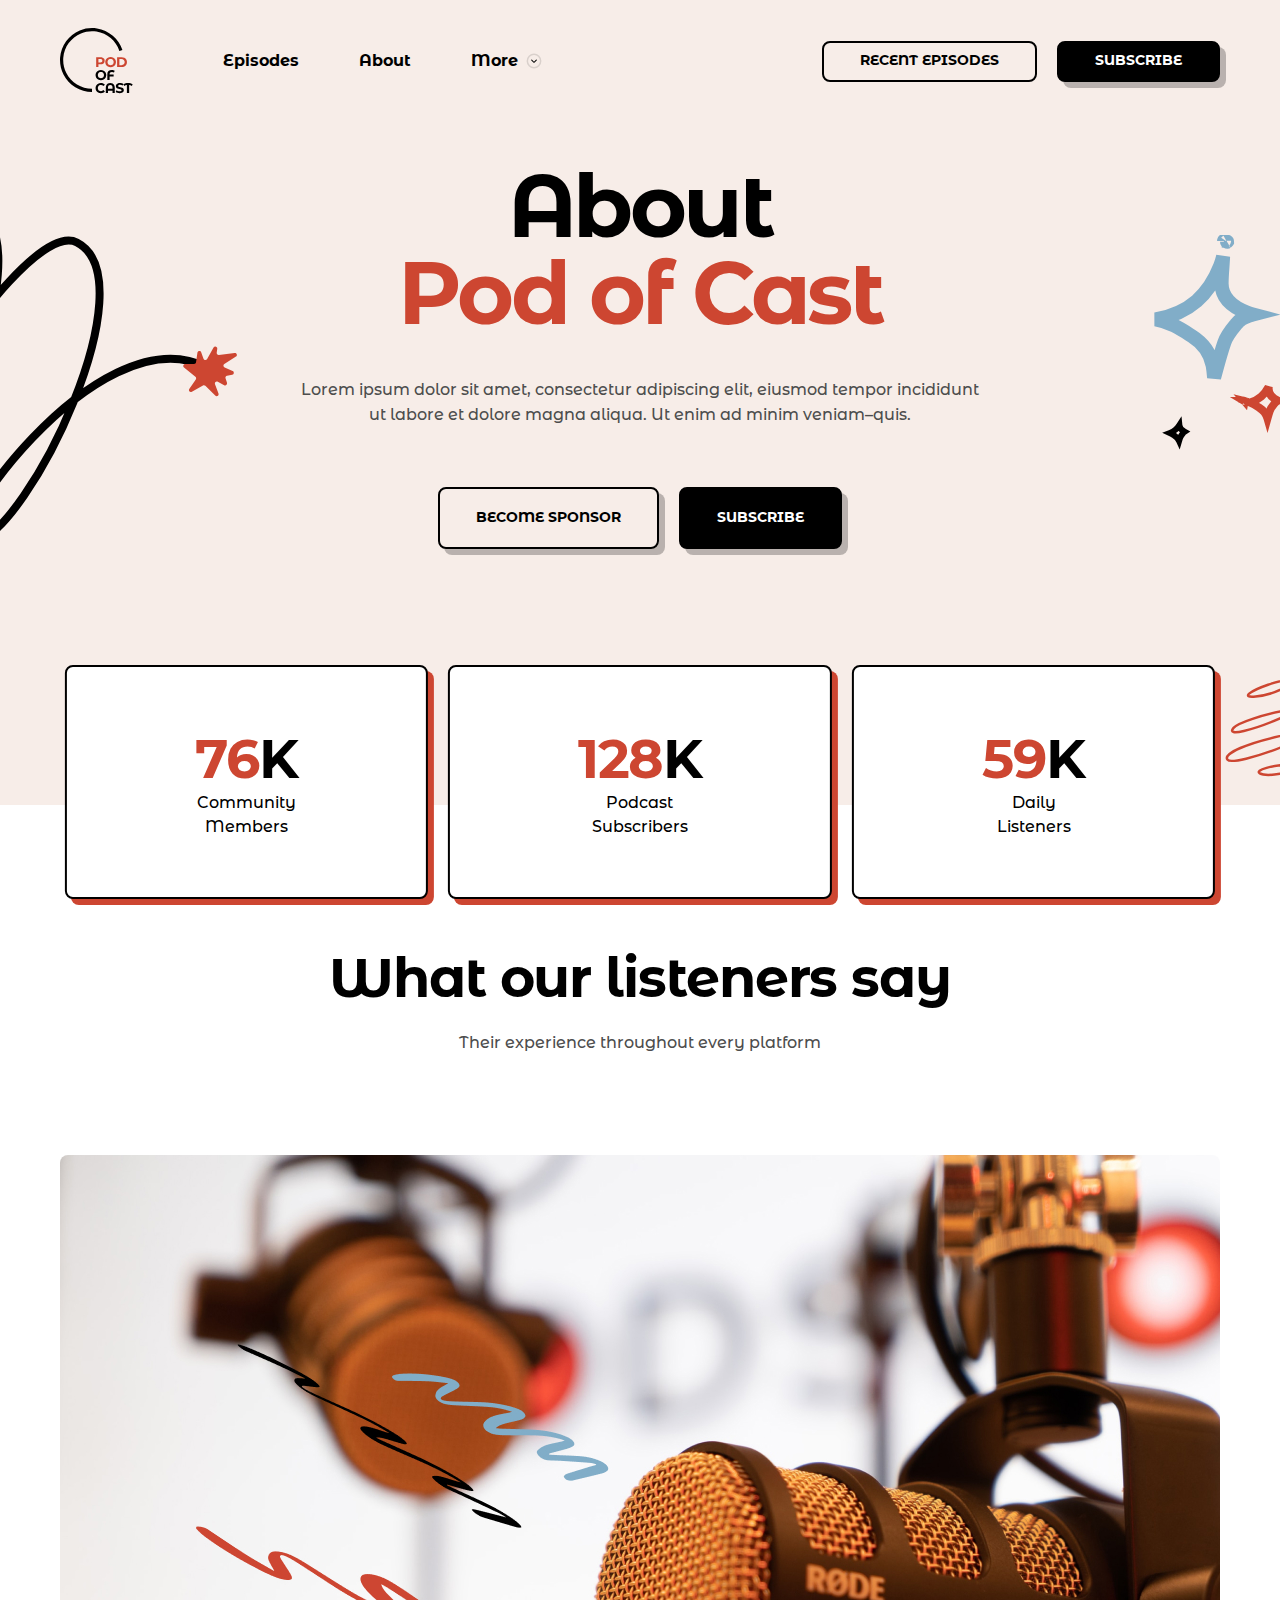
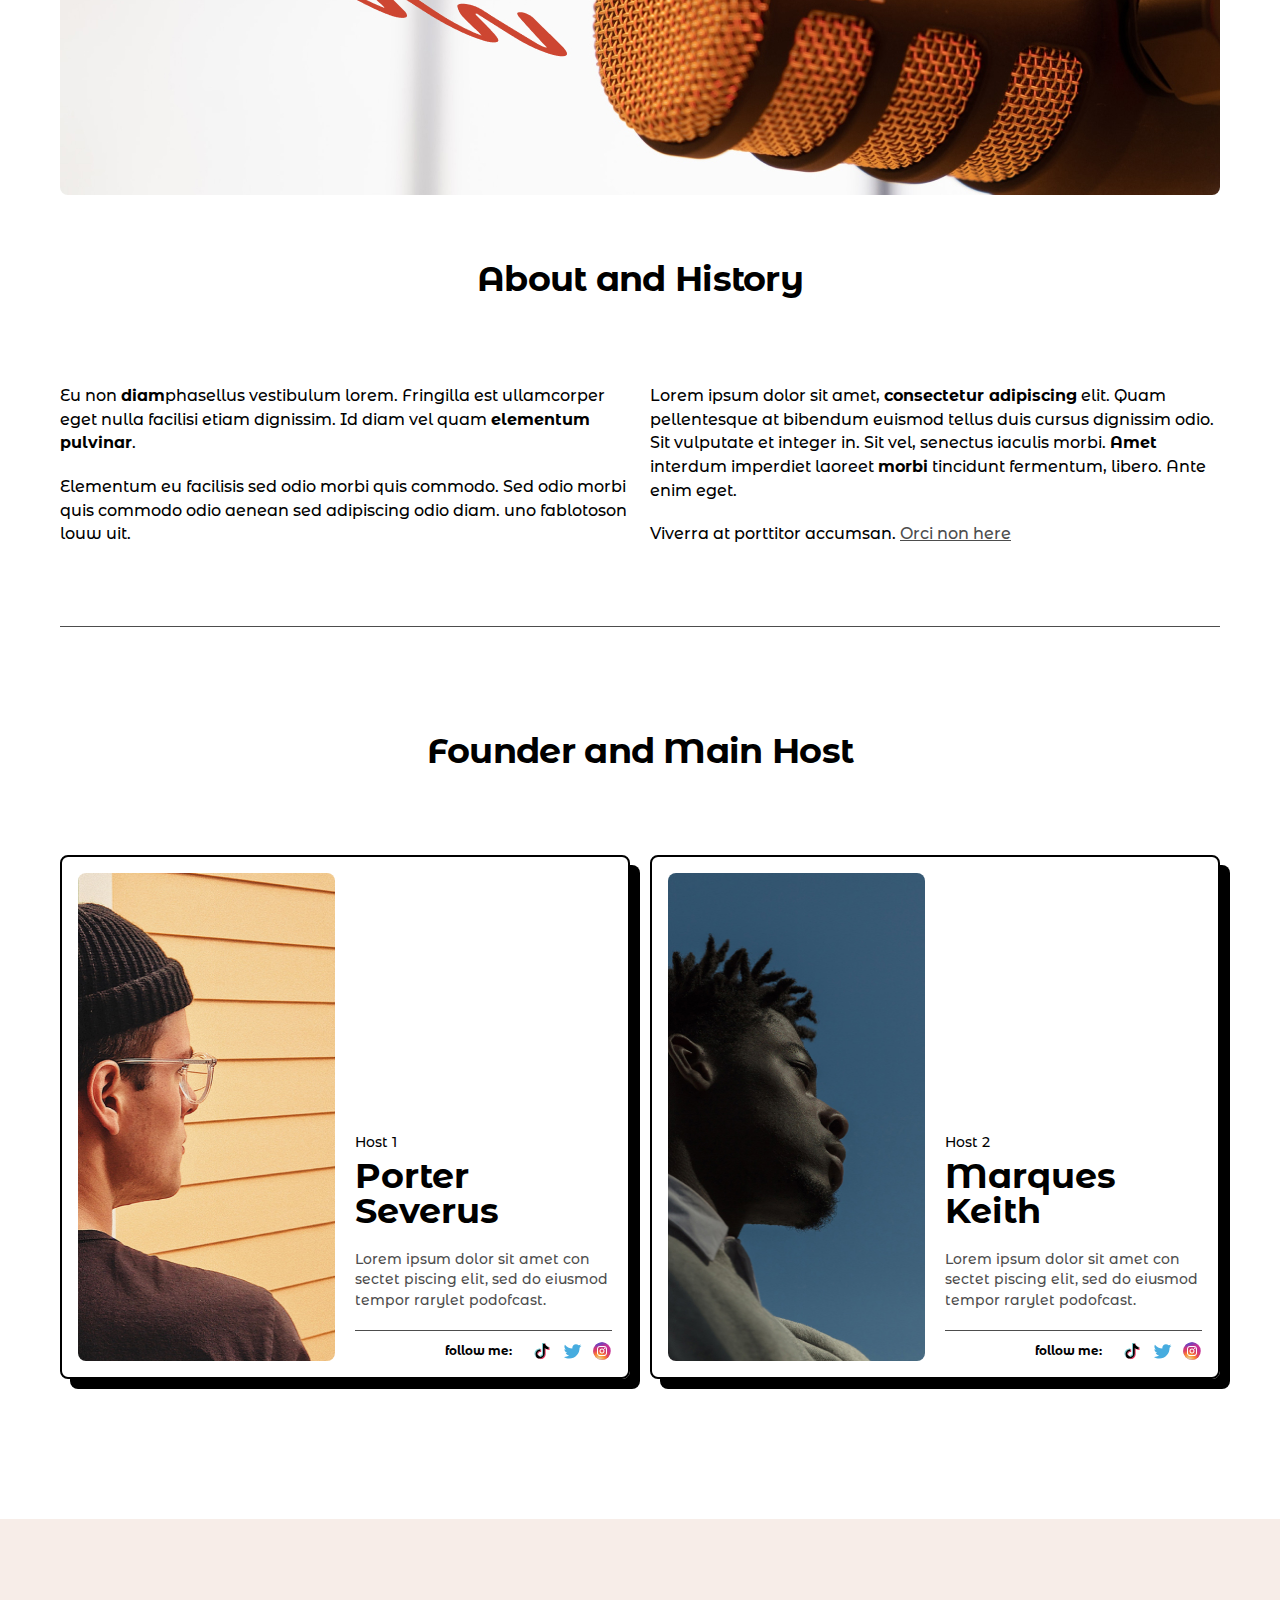
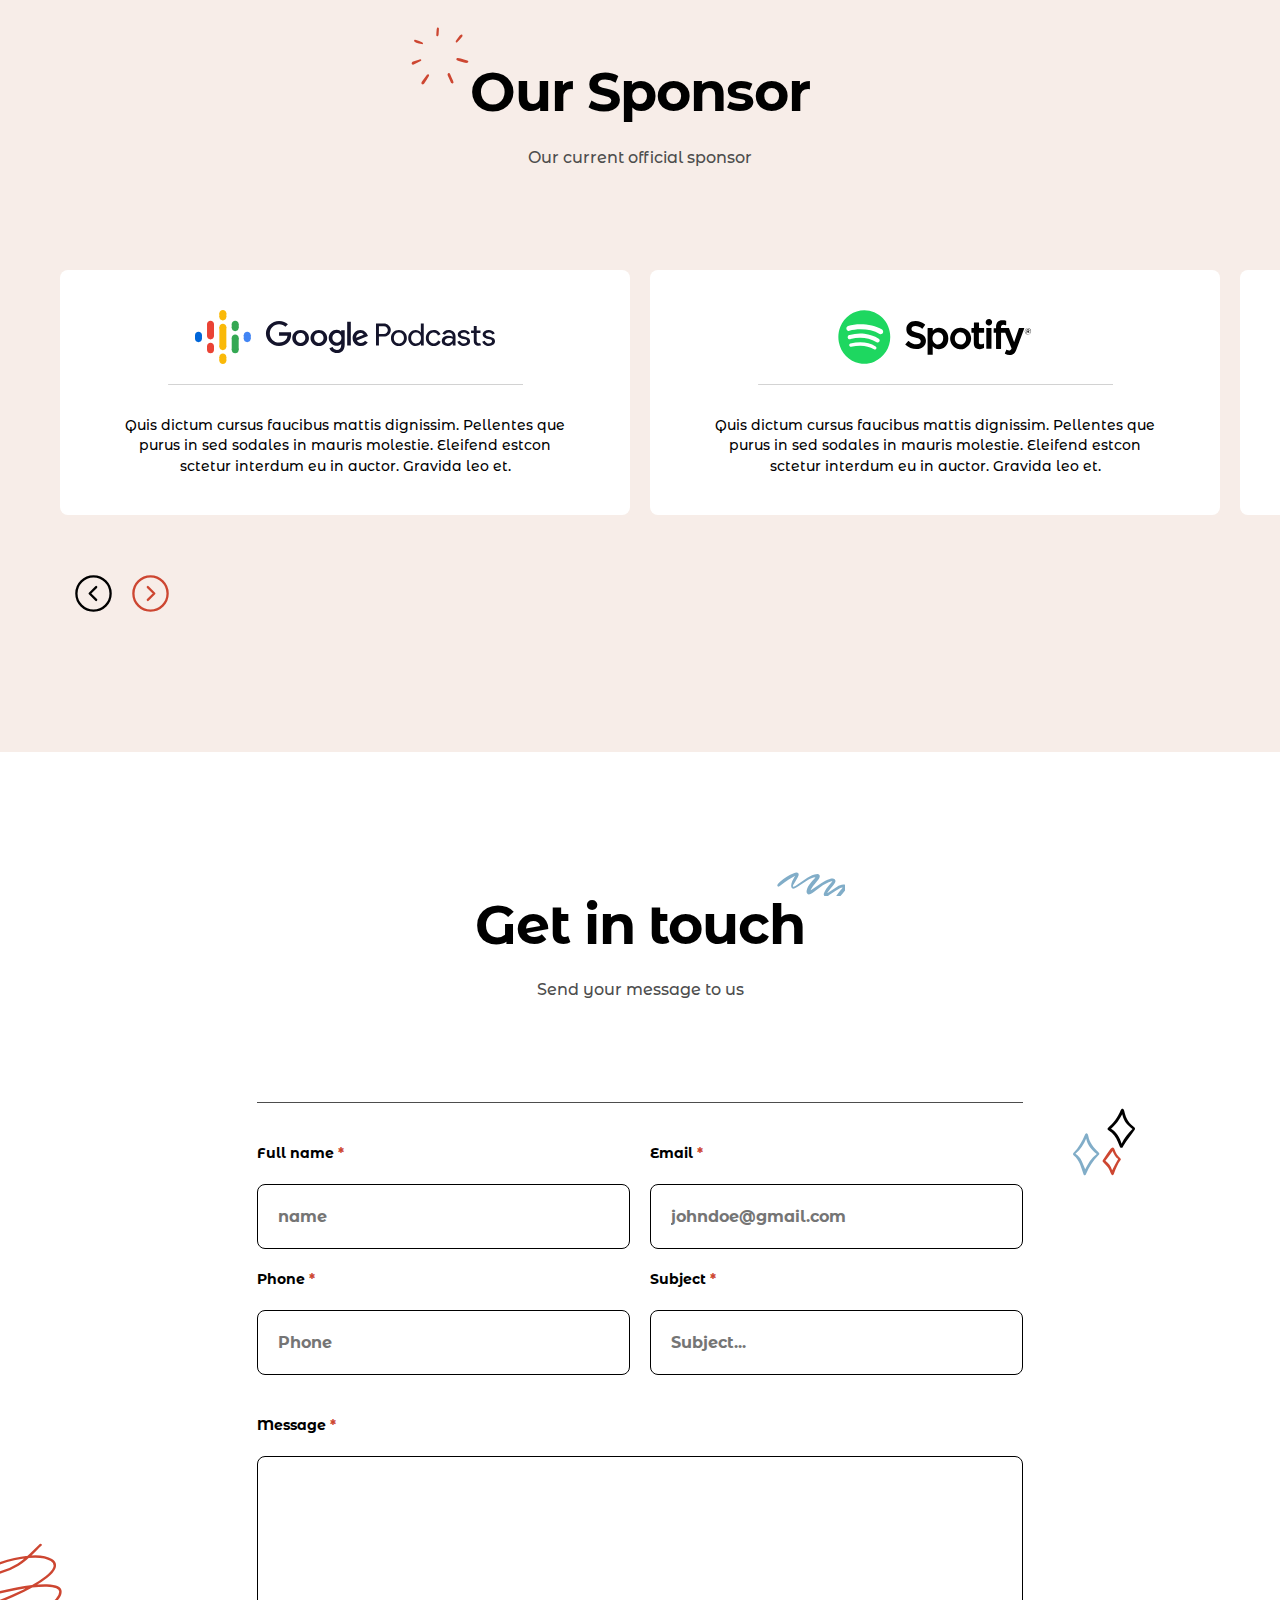
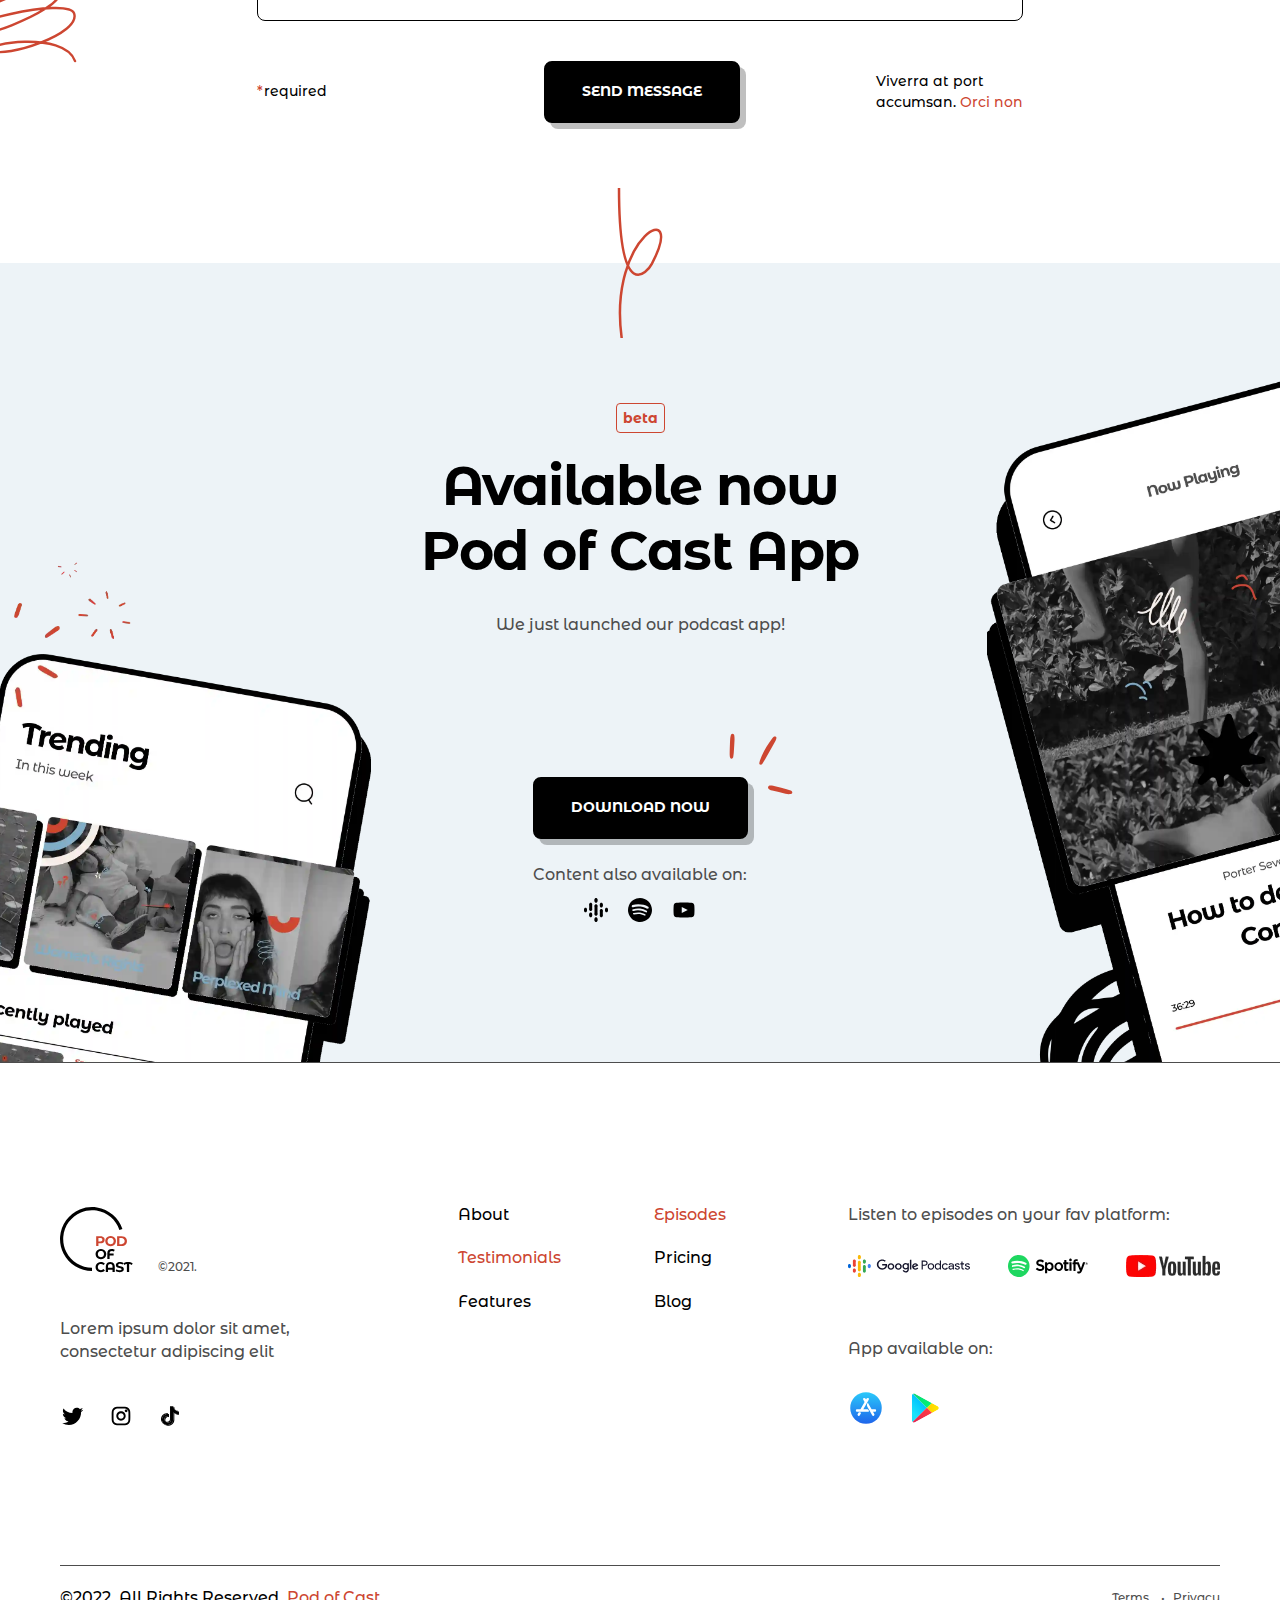
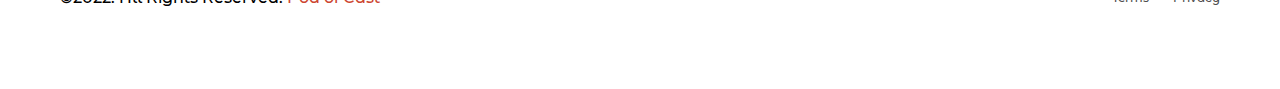
==== commit 18f61237: "some rewrite" ====
--- a/pages/about.html
+++ b/pages/about.html
@@ -2,270 +2,342 @@
 <html lang="en">
 
 <head>
-  <meta charset="UTF-8">
-  <meta name="viewport" content="width=device-width, initial-scale=1.0">
-  <meta name="description"
-        content="About our podcast platform, its creators and its history.">
-  <link href="../css/main.css" rel="stylesheet">
-  <title>PODOFCAST - Your Daily Podcast</title>
+	<meta charset="UTF-8">
+	<meta name="viewport" content="width=device-width, initial-scale=1.0">
+	<meta name="description" content="About our podcast platform, its creators and its history.">
+	<link href="../css/main.css" rel="stylesheet">
+	<title>PODOFCAST - Your Daily Podcast</title>
 </head>
+
 <body class="page">
 <div class="page__wrapper">
-  <header class="header">
-    <div class="header__container container">
-      <div class="logo">
-        <a class="logo__link" href="../index.html"></a>
-      </div>
-      <div class="header__row header__mobile-menu open">
-        <nav class="header__nav">
-          <ul class="header__nav-list">
-            <li class="header__nav-item">
-              <a class="header__nav-link" href="/">Episodes</a>
-            </li>
-            <li class="header__nav-item">
-              <a class="header__nav-link" href="./about.html">About</a>
-            </li>
-            <li class="header__nav-item header__nav-item--arrow-down">
-              <a class="header__nav-link" href="/">More</a>
-            </li>
-          </ul>
-        </nav>
-        <div class="header__buttons">
-          <a class="header__link button button--transparent" href="/">RECENT EPISODES
-          </a>
-          <button class="header__button button" type="button">SUBSCRIBE</button>
-        </div>
-      </div>
-      <div class="header__mobile-button">
-        <span class="header__mobile-line"></span>
-        <span class="header__mobile-line"></span>
-        <span class="header__mobile-line"></span>
-      </div>
-    </div>
-  </header>
-  <main class="main">
-    <section class="hero hero--about">
-      <div class="hero__container container">
-        <h1 class="hero__title main-title">About<br>
-          <span class="orange-text">Pod of Cast</span></h1>
-        <p class="hero__description section-description">
-          Lorem ipsum dolor sit amet, consectetur adipiscing elit,  eiusmod tempor incididunt<br>
-          ut labore et dolore magna aliqua. Ut enim ad minim veniam–quis.
-        </p>
-        <div class="hero__buttons hero__buttons--about">
-          <a class="hero__link button button--transparent" href="/">BECOME SPONSOR</a>
-          <button class="hero__button button" type="button">subscribe</button>
-        </div>
-        <div class="hero__subscribers-row">
-          <div class="hero__subscribers-card">
-            <p class="hero__subscribers-number">
-              <span class="orange-text">76</span>K
-            </p>
-            <p class="hero__subscribers-text">Community Members</p>
-          </div>
-          <div class="hero__subscribers-card">
-            <p class="hero__subscribers-number">
-              <span class="orange-text">128</span>K
-            </p>
-            <p class="hero__subscribers-text">Podcast Subscribers</p>
-          </div>
-          <div class="hero__subscribers-card">
-            <p class="hero__subscribers-number">
-              <span class="orange-text">59</span>K
-            </p>
-            <p class="hero__subscribers-text">Daily Listeners</p>
-          </div>
-        </div>
-      </div>
-    </section>
-    <section class="history section">
-      <div class="history__container container">
-        <h2 class="history__title section-title">What our listeners say</h2>
-        <p class="history__description section-description">Their experience throughout every platform</p>
-        <div class="history__img"></div>
-        <h3 class="history__subtitle section-subtitle">About and History</h3>
-        <div class="history__grid">
-          <div class="history__column">
-            <p class="history__text">Eu non <span class="bold-text">diam</span>phasellus vestibulum lorem.
-              Fringilla est ullamcorper eget nulla facilisi etiam dignissim. Id diam vel quam <span class="bold-text">elementum pulvinar</span>.
-            </p>
-            <p class="history__text">
-              Elementum eu facilisis sed odio morbi quis commodo.
-              Sed odio morbi quis commodo odio aenean sed adipiscing odio diam. uno fablotoson louw uit.
-            </p>
-          </div>
-          <div class="history__column">
-            <p class="history__text">Lorem ipsum dolor sit amet, <span class="bold-text">consectetur adipiscing</span> elit. Quam pellentesque at bibendum euismod tellus duis cursus dignissim odio. Sit vulputate et integer in. Sit vel, senectus iaculis morbi.
-              <span class="bold-text">Amet</span> interdum imperdiet laoreet <span class="bold-text">morbi</span> tincidunt fermentum, libero. Ante enim eget.
-            </p>
-            <p class="history__text">
-              Viverra at porttitor accumsan. <span class="underline-text">Orci non here</span>
-            </p>
-          </div>
-        </div>
-        <h3 class="history__subtitle section-subtitle">Founder and Main Host</h3>
-        <div class="history__founders">
-          <div class="history__founder-card">
-            <img class="history__founder-photo" src="../img/history/founder-photo-1.jpg" alt="Porter Severus photo" width="259" height="488" loading="lazy">
-            <div class="history__founder-about">
-              <p class="history__founder-caption">Host 1</p>
-              <p class="history__founder-name">
-                Porter
-                Severus
-              </p>
-              <p class="history__founder-description">
-                Lorem ipsum dolor sit amet con
-                sectet piscing elit, sed do eiusmod tempor rarylet podofcast.
-              </p>
-              <div class="history__founder-links">
-                <p class="history__founder-text">follow me:</p>
-                <a class="history__founder-link history__founder-link--tiktok" href="https://www.tiktok.com/"></a>
-                <a class="history__founder-link history__founder-link--twitter" href="https://x.com/"></a>
-                <a class="history__founder-link history__founder-link--instagram" href="https://www.instagram.com/"></a>
-              </div>
-            </div>
-          </div>
-          <div class="history__founder-card">
-            <img class="history__founder-photo" src="../img/history/founder-photo-2.jpg" alt="Porter Severus photo" width="259" height="488" loading="lazy">
-            <div class="history__founder-about">
-              <p class="history__founder-caption">Host 2</p>
-              <p class="history__founder-name">
-                Marques
-                Keith
-              </p>
-              <p class="history__founder-description">
-                Lorem ipsum dolor sit amet con
-                sectet piscing elit, sed do eiusmod tempor rarylet podofcast.
-              </p>
-              <div class="history__founder-links">
-                <p class="history__founder-text">follow me:</p>
-                <a class="history__founder-link history__founder-link--tiktok" href="https://www.tiktok.com/"></a>
-                <a class="history__founder-link history__founder-link--twitter" href="https://x.com/"></a>
-                <a class="history__founder-link history__founder-link--instagram" href="https://www.instagram.com/"></a>
-              </div>
-            </div>
-          </div>
-        </div>
-      </div>
-    </section>
-    <section class="download section">
-      <div class="download__container container">
-        <p class="download__app-status">beta</p>
-        <h2 class="download__title section-title">Available now
-          Pod of Cast App</h2>
-        <p class="download__description section-description">We just launched our podcast app!</p>
-        <a class="download__link button" href="/">download now</a>
-        <div class="download__info">
-          <p class="download__info-text small-text">
-            Content also available on:
-          </p>
-          <div class="download__info-row">
-            <div class="download__info-img download__info-img--googlePodcasts"></div>
-            <div class="download__info-img download__info-img--spotify"></div>
-            <div class="download__info-img download__info-img--youtube"></div>
-          </div>
-        </div>
-      </div>
-    </section>
-  </main>
-  <footer class="footer section">
-    <div class="footer__container container">
-      <div class="footer__top">
-        <div class="footer__content">
-          <div class="logo">
-            <a class="logo__link" href="./../index.html"></a>
-            <time class="logo__year" datetime="2021-01-01">©2021.</time>
-          </div>
-          <p class="footer__content-text">
-            Lorem ipsum dolor sit amet, consectetur adipiscing elit
-          </p>
-          <ul class="footer__social-list">
-            <li class="footer__social-item">
-              <a class="footer__social-link footer__social-link--twitter" href="https://x.com/" target="_blank">
-              </a>
-            </li>
-            <li class="footer__social-item">
-              <a class="footer__social-link footer__social-link--instagram" href="https://www.instagram.com/"
-                 target="_blank">
-              </a>
-            </li>
-            <li class="footer__social-item">
-              <a class="footer__social-link footer__social-link--tiktok" href="https://www.tiktok.com/"
-                 target="_blank">
-              </a>
-            </li>
-          </ul>
-        </div>
-        <nav class="footer__nav">
-          <ul class="footer__nav-list">
-            <li class="footer__nav-item">
-              <a class="footer__nav-link" href="./about.html">About</a>
-            </li>
-            <li class="footer__nav-item">
-              <a class="footer__nav-link footer__nav-link--orange" href="">Testimonials</a>
-            </li>
-            <li class="footer__nav-item">
-              <a class="footer__nav-link" href="">Features</a>
-            </li>
-          </ul>
-          <ul class="footer__nav-list">
-            <li class="footer__nav-item">
-              <a class="footer__nav-link footer__nav-link--orange" href="">Episodes</a>
-            </li>
-            <li class="footer__nav-item">
-              <a class="footer__nav-link" href="">Pricing</a>
-            </li>
-            <li class="footer__nav-item">
-              <a class="footer__nav-link" href="">Blog</a>
-            </li>
-          </ul>
-        </nav>
-        <div class="footer__platform">
-          <p class="footer__platform-text">Listen to episodes on your fav platform:</p>
-          <ul class="footer__platform-list">
-            <li class="footer__platform-item">
-              <a class="footer__platform-link footer__platform-link--googlepodcasts"
-                 href="https://podcasts.google.com/" target="_blank">
-              </a>
-            </li>
-            <li class="footer__platform-item">
-              <a class="footer__platform-link footer__platform-link--spotify" href="https://open.spotify.com/"
-                 target="_blank">
-              </a>
-            </li>
-            <li class="footer__platform-item">
-              <a class="footer__platform-link footer__platform-link--youtube" href="https://www.youtube.com"
-                 target="_blank">
-              </a>
-            </li>
-          </ul>
-          <p class="footer__platform-text">App available on:</p>
-          <ul class="footer__store-list">
-            <li class="footer__store-item">
-              <a class="footer__store-link footer__store-link--appstore" href="https://www.apple.com/app-store/"
-                 target="_blank">
-              </a>
-            </li>
-            <li class="footer__store-item">
-              <a class="footer__store-link footer__store-link--googleplay" href="https://play.google.com/store/"
-                 target="_blank">
-              </a>
-            </li>
-          </ul>
-        </div>
-      </div>
-
-      <div class="footer__bottom-row">
-        <p class="footer__bottom-text">
-          ©2022. All Rights Reserved. <span class="orange-text">Pod of Cast</span>
-        </p>
-        <div class="footer__bottom-links">
-          <a class="footer__bottom-link" href="/">Terms</a>
-          <a class="footer__bottom-link" href="/">Privacy</a>
-        </div>
-      </div>
-    </div>
-  </footer>
+	<header class="header">
+		<div class="header__container container">
+			<div class="logo">
+				<a class="logo__link" href="../index.html"></a>
+			</div>
+			<div class="header__row header__mobile-menu open">
+				<nav class="header__nav">
+					<ul class="header__nav-list">
+						<li class="header__nav-item">
+							<a class="header__nav-link" href="/">Episodes</a>
+						</li>
+						<li class="header__nav-item">
+							<a class="header__nav-link" href="./about.html">About</a>
+						</li>
+						<li class="header__nav-item header__nav-item--arrow-down">
+							<a class="header__nav-link" href="/">More</a>
+						</li>
+					</ul>
+				</nav>
+				<div class="header__buttons">
+					<a class="header__link button button--transparent" href="/">RECENT EPISODES </a>
+					<button class="header__button button" type="button">SUBSCRIBE</button>
+				</div>
+			</div>
+			<div class="header__mobile-button">
+				<span class="header__mobile-line"></span> <span class="header__mobile-line"></span>
+				<span class="header__mobile-line"></span>
+			</div>
+		</div>
+	</header>
+
+	<main class="main">
+		<section class="hero hero--about">
+			<div class="hero__container container">
+				<h1 class="hero__title main-title">About<br> <span class="orange-text">Pod of Cast</span>
+				</h1>
+				<p class="hero__description section-description">
+					Lorem ipsum dolor sit amet, consectetur adipiscing elit, eiusmod tempor incididunt<br> ut labore et dolore
+					magna aliqua. Ut enim ad minim veniam–quis. </p>
+				<div class="hero__buttons hero__buttons--about">
+					<a class="hero__link button button--transparent" href="/">BECOME SPONSOR</a>
+					<button class="hero__button button" type="button">subscribe</button>
+				</div>
+				<div class="hero__subscribers-row">
+					<div class="hero__subscribers-card">
+						<p class="hero__subscribers-number">
+							<span class="orange-text">76</span>K </p>
+						<p class="hero__subscribers-text">Community Members</p>
+					</div>
+					<div class="hero__subscribers-card">
+						<p class="hero__subscribers-number">
+							<span class="orange-text">128</span>K </p>
+						<p class="hero__subscribers-text">Podcast Subscribers</p>
+					</div>
+					<div class="hero__subscribers-card">
+						<p class="hero__subscribers-number">
+							<span class="orange-text">59</span>K </p>
+						<p class="hero__subscribers-text">Daily Listeners</p>
+					</div>
+				</div>
+			</div>
+		</section>
+		<section class="history section">
+			<div class="history__container container">
+				<h2 class="history__title section-title">What our listeners say</h2>
+				<p class="history__description section-description">Their experience throughout every platform</p>
+				<div class="history__img"></div>
+				<h3 class="history__subtitle section-subtitle">About and History</h3>
+				<div class="history__grid">
+					<div class="history__column">
+						<p class="history__text">Eu non <span class="bold-text">diam</span>phasellus vestibulum lorem. Fringilla est
+							ullamcorper eget nulla facilisi etiam dignissim. Id diam vel quam <span class="bold-text">elementum pulvinar</span>.
+						</p>
+						<p class="history__text">
+							Elementum eu facilisis sed odio morbi quis commodo. Sed odio morbi quis commodo odio aenean sed adipiscing
+							odio diam. uno fablotoson louw uit. </p>
+					</div>
+					<div class="history__column">
+						<p class="history__text">Lorem ipsum dolor sit amet, <span class="bold-text">consectetur adipiscing</span>
+							elit. Quam pellentesque at bibendum euismod tellus duis cursus dignissim odio. Sit vulputate et integer
+							in. Sit vel, senectus iaculis morbi. <span class="bold-text">Amet</span> interdum imperdiet laoreet
+							<span class="bold-text">morbi</span> tincidunt fermentum, libero. Ante enim eget. </p>
+						<p class="history__text">
+							Viverra at porttitor accumsan. <span class="underline-text">Orci non here</span>
+						</p>
+					</div>
+				</div>
+				<h3 class="history__subtitle section-subtitle">Founder and Main Host</h3>
+				<div class="history__founders">
+					<div class="history__founder-card">
+						<img class="history__founder-photo" src="../img/history/founder-photo-1.jpg" alt="Porter Severus photo" width="259" height="488" loading="lazy">
+						<div class="history__founder-about">
+							<p class="history__founder-caption">Host 1</p>
+							<p class="history__founder-name">
+								Porter Severus </p>
+							<p class="history__founder-description">
+								Lorem ipsum dolor sit amet con sectet piscing elit, sed do eiusmod tempor rarylet podofcast. </p>
+							<div class="history__founder-links">
+								<p class="history__founder-text">follow me:</p>
+								<a class="history__founder-link history__founder-link--tiktok" href="https://www.tiktok.com/"></a>
+								<a class="history__founder-link history__founder-link--twitter" href="https://x.com/"></a>
+								<a class="history__founder-link history__founder-link--instagram" href="https://www.instagram.com/"></a>
+							</div>
+						</div>
+					</div>
+					<div class="history__founder-card">
+						<img class="history__founder-photo" src="../img/history/founder-photo-2.jpg" alt="Porter Severus photo" width="259" height="488" loading="lazy">
+						<div class="history__founder-about">
+							<p class="history__founder-caption">Host 2</p>
+							<p class="history__founder-name">
+								Marques Keith </p>
+							<p class="history__founder-description">
+								Lorem ipsum dolor sit amet con sectet piscing elit, sed do eiusmod tempor rarylet podofcast. </p>
+							<div class="history__founder-links">
+								<p class="history__founder-text">follow me:</p>
+								<a class="history__founder-link history__founder-link--tiktok" href="https://www.tiktok.com/"></a>
+								<a class="history__founder-link history__founder-link--twitter" href="https://x.com/"></a>
+								<a class="history__founder-link history__founder-link--instagram" href="https://www.instagram.com/"></a>
+							</div>
+						</div>
+					</div>
+				</div>
+			</div>
+		</section>
+		<section class="sponsors section">
+			<div class="sponsors__container container">
+				<div class="sponsors__wrapper">
+					<h2 class="sponsors__title section-title">
+						Our Sponsor
+					</h2>
+				</div>
+				<p class="sponsors__description section-description">
+					Our current official sponsor
+				</p>
+				
+				<div class="sponsors-slider">
+					<!-- Additional required wrapper -->
+					<div class="sponsors-slider__wrapper swiper-wrapper">
+						<!-- Slides -->
+						<div class="sponsors-slider__slide swiper-slide">
+							<img class="sponsors-slider__image"
+							     src="../img/sponsors/googlePodcasts-icon.svg"
+							     alt="google podcasts logo"
+							     width="300" height="54" loading="lazy"
+							>
+							<div class="sponsors-slider__line"></div>
+							<p class="sponsors-slider__text">Quis dictum cursus faucibus mattis dignissim. Pellentes
+								que purus in sed sodales in mauris molestie. Eleifend estcon
+								sctetur interdum eu in auctor. Gravida leo et.</p>
+						</div>
+
+						<div class="sponsors-slider__slide swiper-slide">
+							<img class="sponsors-slider__image"
+								src="../img/sponsors/spotify-icon.svg"
+								alt="spotify logo"
+								width="194" height="54" loading="lazy"
+							>
+							<div class="sponsors-slider__line"></div>
+							<p class="sponsors-slider__text">Quis dictum cursus faucibus mattis dignissim. Pellentes
+								que purus in sed sodales in mauris molestie. Eleifend estcon
+								sctetur interdum eu in auctor. Gravida leo et.</p>
+						</div>
+
+						<div class="sponsors-slider__slide swiper-slide">
+							<img class="sponsors-slider__image"
+								src="../img/sponsors/youtube-icon.svg"
+								alt="spotify logo"
+								width="226" height="54" loading="lazy"
+							>
+							<div class="sponsors-slider__line"></div>
+							<p class="sponsors-slider__text">Quis dictum cursus faucibus mattis dignissim. Pellentes
+								que purus in sed sodales in mauris molestie. Eleifend estcon
+								sctetur interdum eu in auctor. Gravida leo et.</p>
+						</div>
+					</div>
+				</div>
+				
+				<div class="sponsors__buttons container">
+					<div class="sponsors__button-prev"></div>
+					<div class="sponsors__button-next"></div>
+				</div>
+				
+			</div>
+		</section>
+		<section class="message section scribble-decor-orange">
+			<div class="message__container container">
+				<div class="message__wrapper">
+					<h2 class="message__title section-title">Get in touch</h2>
+				</div>
+				<p class="message__description section-description">Send your message to us</p>
+				<form class="message__form" action="" method="get">
+					<div class="message__form-row">
+						<div class="message__form-column">
+							<label class="message__label" for="fullname">Full name <span class="orange-text">*</span></label>
+							<input class="message__input" type="text" id="fullname" name="fullname" placeholder="name">
+							<label class="message__label" for="phone">Phone  <span class="orange-text">*</span></label>
+							<input class="message__input" type="tel" id="phone" name="phone" placeholder="Phone">
+						</div>
+						<div class="message__form-column">
+							<label class="message__label" for="email">Email  <span class="orange-text">*</span></label>
+							<input class="message__input" type="email" id="email" name="email" placeholder="johndoe@gmail.com">
+							<label class="message__label" for="subject">Subject  <span class="orange-text">*</span></label>
+							<input class="message__input" type="text" id="subject" name="subject" placeholder="Subject...">
+						</div>
+					</div>
+					<div class="message__form-row">
+						<div class="message__form-column">
+							<label class="message__label" for="message-area">Message <span class="orange-text">*</span></label>
+							<textarea class="message__form-textarea" id="message-area" name="message-area" placeholder="Your message goes here...">
+            </textarea>
+						</div>
+					</div>
+					<div class="message__form-row">
+						<div class="message__form-column message__form-column--row">
+							<p class="message__form-text">
+								<span class="orange-text">*</span>required
+							</p>
+							<button class="message__form-button button" type="submit">SEND MESSAGE</button>
+							<p class="message__form-text">
+								Viverra at port<br>accumsan.
+								<span class="orange-text">Orci non</span>
+							</p>
+						</div>
+					</div>
+				</form>
+			</div>
+		</section>
+		<section class="download section">
+			<div class="download__container container">
+				<p class="download__app-status">beta</p>
+				<h2 class="download__title section-title">Available now Pod of Cast App</h2>
+				<p class="download__description section-description">We just launched our podcast app!</p>
+				<a class="download__link button" href="/">download now</a>
+				<div class="download__info">
+					<p class="download__info-text small-text">
+						Content also available on: </p>
+					<div class="download__info-row">
+						<div class="download__info-img download__info-img--googlePodcasts"></div>
+						<div class="download__info-img download__info-img--spotify"></div>
+						<div class="download__info-img download__info-img--youtube"></div>
+					</div>
+				</div>
+			</div>
+		</section>
+	</main>
+
+	<footer class="footer section">
+		<div class="footer__container container">
+			<div class="footer__top">
+				<div class="footer__content">
+					<div class="logo">
+						<a class="logo__link" href="./../index.html"></a>
+						<time class="logo__year" datetime="2021-01-01">©2021.</time>
+					</div>
+					<p class="footer__content-text">
+						Lorem ipsum dolor sit amet, consectetur adipiscing elit </p>
+					<ul class="footer__social-list">
+						<li class="footer__social-item">
+							<a class="footer__social-link footer__social-link--twitter" href="https://x.com/" target="_blank"> </a>
+						</li>
+						<li class="footer__social-item">
+							<a class="footer__social-link footer__social-link--instagram" href="https://www.instagram.com/" target="_blank"> </a>
+						</li>
+						<li class="footer__social-item">
+							<a class="footer__social-link footer__social-link--tiktok" href="https://www.tiktok.com/" target="_blank"> </a>
+						</li>
+					</ul>
+				</div>
+				<nav class="footer__nav">
+					<ul class="footer__nav-list">
+						<li class="footer__nav-item">
+							<a class="footer__nav-link" href="./about.html">About</a>
+						</li>
+						<li class="footer__nav-item">
+							<a class="footer__nav-link footer__nav-link--orange" href="">Testimonials</a>
+						</li>
+						<li class="footer__nav-item">
+							<a class="footer__nav-link" href="">Features</a>
+						</li>
+					</ul>
+					<ul class="footer__nav-list">
+						<li class="footer__nav-item">
+							<a class="footer__nav-link footer__nav-link--orange" href="">Episodes</a>
+						</li>
+						<li class="footer__nav-item">
+							<a class="footer__nav-link" href="">Pricing</a>
+						</li>
+						<li class="footer__nav-item">
+							<a class="footer__nav-link" href="">Blog</a>
+						</li>
+					</ul>
+				</nav>
+				<div class="footer__platform">
+					<p class="footer__platform-text">Listen to episodes on your fav platform:</p>
+					<ul class="footer__platform-list">
+						<li class="footer__platform-item">
+							<a class="footer__platform-link footer__platform-link--googlepodcasts" href="https://podcasts.google.com/" target="_blank"> </a>
+						</li>
+						<li class="footer__platform-item">
+							<a class="footer__platform-link footer__platform-link--spotify" href="https://open.spotify.com/" target="_blank"> </a>
+						</li>
+						<li class="footer__platform-item">
+							<a class="footer__platform-link footer__platform-link--youtube" href="https://www.youtube.com" target="_blank"> </a>
+						</li>
+					</ul>
+					<p class="footer__platform-text">App available on:</p>
+					<ul class="footer__store-list">
+						<li class="footer__store-item">
+							<a class="footer__store-link footer__store-link--appstore" href="https://www.apple.com/app-store/" target="_blank"> </a>
+						</li>
+						<li class="footer__store-item">
+							<a class="footer__store-link footer__store-link--googleplay" href="https://play.google.com/store/" target="_blank"> </a>
+						</li>
+					</ul>
+				</div>
+			</div>
+
+			<div class="footer__bottom-row">
+				<p class="footer__bottom-text">
+					©2022. All Rights Reserved. <span class="orange-text">Pod of Cast</span>
+				</p>
+				<div class="footer__bottom-links">
+					<a class="footer__bottom-link" href="/">Terms</a> <a class="footer__bottom-link" href="/">Privacy</a>
+				</div>
+			</div>
+		</div>
+	</footer>
 </div>
 
 <!-- scripts -->
--- a/css/main.css
+++ b/css/main.css
@@ -1870,11 +1870,11 @@
 }
 
 .feedback__button-prev {
-  background-image: url("./../img/feedback/arrow-left.svg");
+  background-image: url("./../icons/arrow-left.svg");
 }
 
 .feedback__button-next {
-  background-image: url("./../img/feedback/arrow-right.svg");
+  background-image: url("./../icons/arrow-right.svg");
 }
 
 @media only screen and (max-width: 1023px) {
@@ -1945,10 +1945,10 @@
 }
 
 .benefits__grid {
+  display: grid;
   grid-template-columns: repeat(3, 1fr);
   row-gap: 80px;
   column-gap: 20px;
-  height: 78px;
   margin-bottom: 100px;
 }
 
@@ -2583,6 +2583,247 @@
 }
 .history__founder-link--instagram {
   background-image: url("./../img/history/instagram-icon.svg");
+}
+
+.sponsors {
+  background-color: var(--champagne-color);
+}
+
+.sponsors__wrapper {
+  display: flex;
+  justify-content: center;
+  align-items: center;
+}
+
+.sponsors__title {
+  position: relative;
+}
+
+.sponsors__title::before {
+  content: "";
+  background-image: url("./../img/sponsors/sparkle-decor.svg");
+  background-repeat: no-repeat;
+  background-size: cover;
+  background-position: center center;
+  width: 74px;
+  height: 74px;
+  position: absolute;
+  top: -40px;
+  left: -67px;
+}
+
+.sponsors-slider {
+  height: 245px;
+  margin-left: 590px;
+}
+
+.sponsors-slider__slide {
+  display: flex;
+  flex-direction: column;
+  align-items: center;
+  width: 570px;
+  padding-inline: 17px;
+  padding-top: 40px;
+  padding-bottom: 30px;
+  background-color: var(--white-color);
+  border-radius: 8px;
+}
+
+.sponsors-slider__image {
+  margin-bottom: 20px;
+}
+
+.sponsors-slider__line {
+  width: 100%;
+  max-width: 355px;
+  height: 1px;
+  background-image: url("./../img/sponsors/line.svg");
+  background-repeat: no-repeat;
+}
+
+.sponsors-slider__text {
+  padding-top: 30px;
+  font-size: clamp(0.75rem, 0.714rem + 0.179vw, 0.875rem);
+  text-align: center;
+  max-width: 440px;
+}
+
+.sponsors__buttons {
+  display: flex;
+  column-gap: 20px;
+  margin-top: 60px;
+}
+
+.sponsors__button-prev,
+.sponsors__button-next {
+  position: static;
+  width: 37px;
+  height: 37px;
+  cursor: pointer;
+  background-repeat: no-repeat;
+  background-position: center center;
+  background-size: cover;
+}
+
+.sponsors__button-prev {
+  background-image: url("./../icons/arrow-left.svg");
+}
+
+.sponsors__button-next {
+  background-image: url("./../icons/arrow-right.svg");
+}
+
+@media only screen and (max-width: 1023px) {
+  .sponsors-slider {
+    margin-left: 0px;
+  }
+  .sponsors-slider__slide {
+    display: flex;
+    flex-direction: column;
+    align-items: center;
+    justify-content: center;
+  }
+}
+@media only screen and (max-width: 768px) {
+  .sponsors-slider__slide {
+    width: 470px;
+    padding-top: 20px;
+    padding-bottom: 20px;
+  }
+  .sponsors-slider__text {
+    padding-top: 20px;
+  }
+}
+@media only screen and (max-width: 600px) {
+  .sponsors__title::before {
+    width: 43px;
+    height: 43px;
+    top: -30px;
+    left: -40px;
+  }
+  .sponsors-slider__slide {
+    width: 310px;
+  }
+  .sponsors-slider__text {
+    max-width: 240px;
+  }
+}
+.message__wrapper {
+  display: flex;
+  justify-content: center;
+  align-items: center;
+}
+.message__title {
+  display: inline-block;
+  position: relative;
+}
+.message__title::after {
+  content: "";
+  background-image: url("./../img/message/title-decor.svg");
+  width: 68px;
+  height: 24px;
+  position: absolute;
+  right: -40px;
+  top: -20px;
+}
+.message__form {
+  display: flex;
+  flex-direction: column;
+  column-gap: 20px;
+  row-gap: 40px;
+  max-width: 766px;
+  margin-inline: auto;
+  padding-top: 40px;
+  border-top: 0.5px solid var(--davysGrey-color);
+  position: relative;
+}
+.message__form::before, .message__form::after {
+  content: "";
+  position: absolute;
+  background-repeat: no-repeat;
+  background-size: cover;
+  background-position: center center;
+}
+.message__form::before {
+  width: 120px;
+  height: 120px;
+  bottom: 60px;
+  left: -300px;
+  background-image: url("./../img/message/swirl-decor.svg");
+}
+.message__form::after {
+  width: 78px;
+  height: 78px;
+  background-image: url("./../img/message/stars-decor.svg");
+  top: 0px;
+  right: -120px;
+}
+@media only screen and (max-width: 1024px) {
+  .message__form::after {
+    width: 50px;
+    height: 45px;
+    top: 14px;
+    right: 0px;
+  }
+}
+.message__form-row {
+  display: flex;
+  width: 100%;
+  column-gap: 20px;
+  row-gap: 40px;
+}
+.message__form-column {
+  display: flex;
+  flex-direction: column;
+  row-gap: 20px;
+  flex-grow: 1;
+}
+.message__form-column--row {
+  flex-direction: row;
+  justify-content: space-between;
+  align-items: center;
+}
+.message__label {
+  font-weight: 700;
+  font-size: var(--button-fs);
+}
+.message__input {
+  font-weight: 700;
+}
+.message__form-textarea {
+  min-height: 165px;
+  resize: none;
+}
+.message__input, .message__form-textarea {
+  padding: 20px;
+  border: 1.5px solid var(--black-color);
+  border-radius: 8px;
+}
+.message__form-button {
+  margin-left: 80px;
+}
+.message__form-text {
+  font-size: 14px;
+}
+@media only screen and (max-width: 768px) {
+  .message__form-row {
+    flex-direction: column;
+  }
+}
+@media only screen and (max-width: 768px) {
+  .message__form-column--row {
+    justify-content: center;
+    flex-direction: column;
+  }
+  .message__form-column {
+    row-gap: 10px;
+  }
+  .message__input, .message__form-textarea {
+    padding: 10px;
+  }
+  .message__form-button {
+    margin-left: 0px;
+  }
 }
 
 .download {
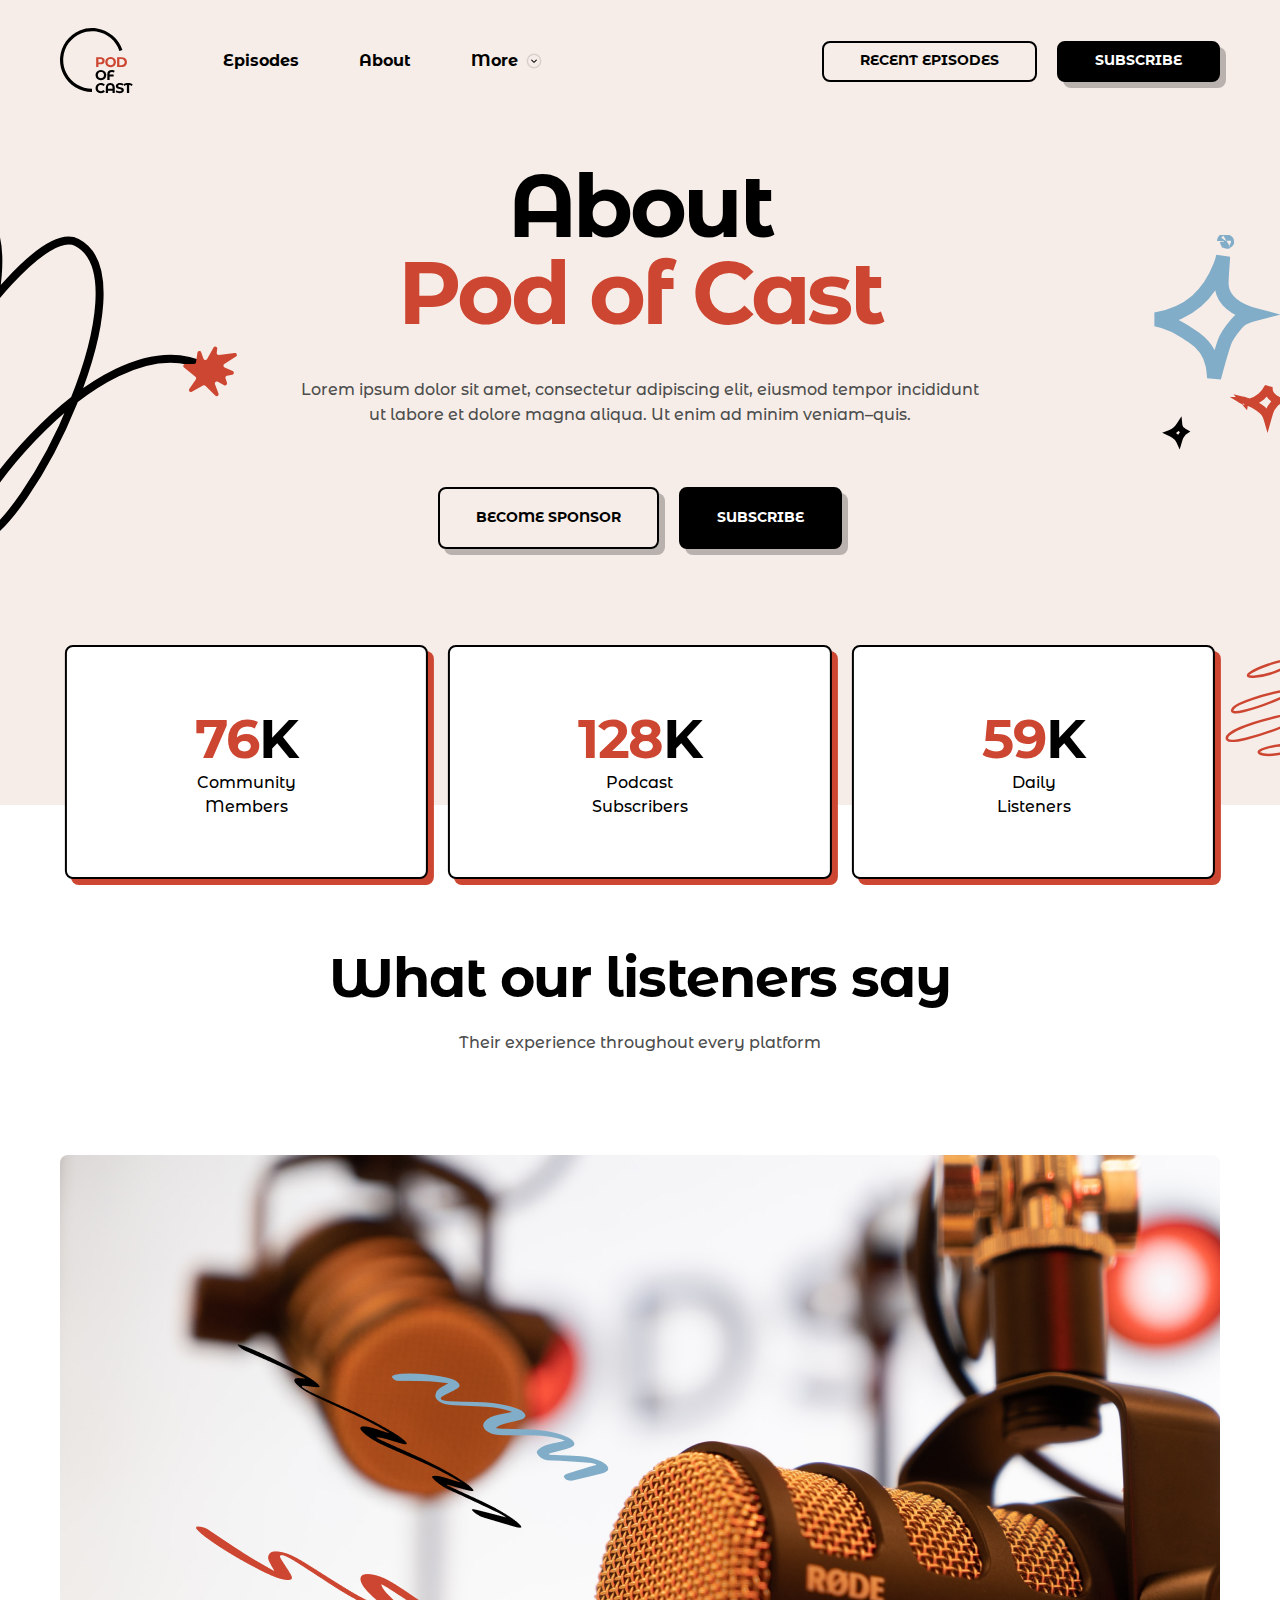
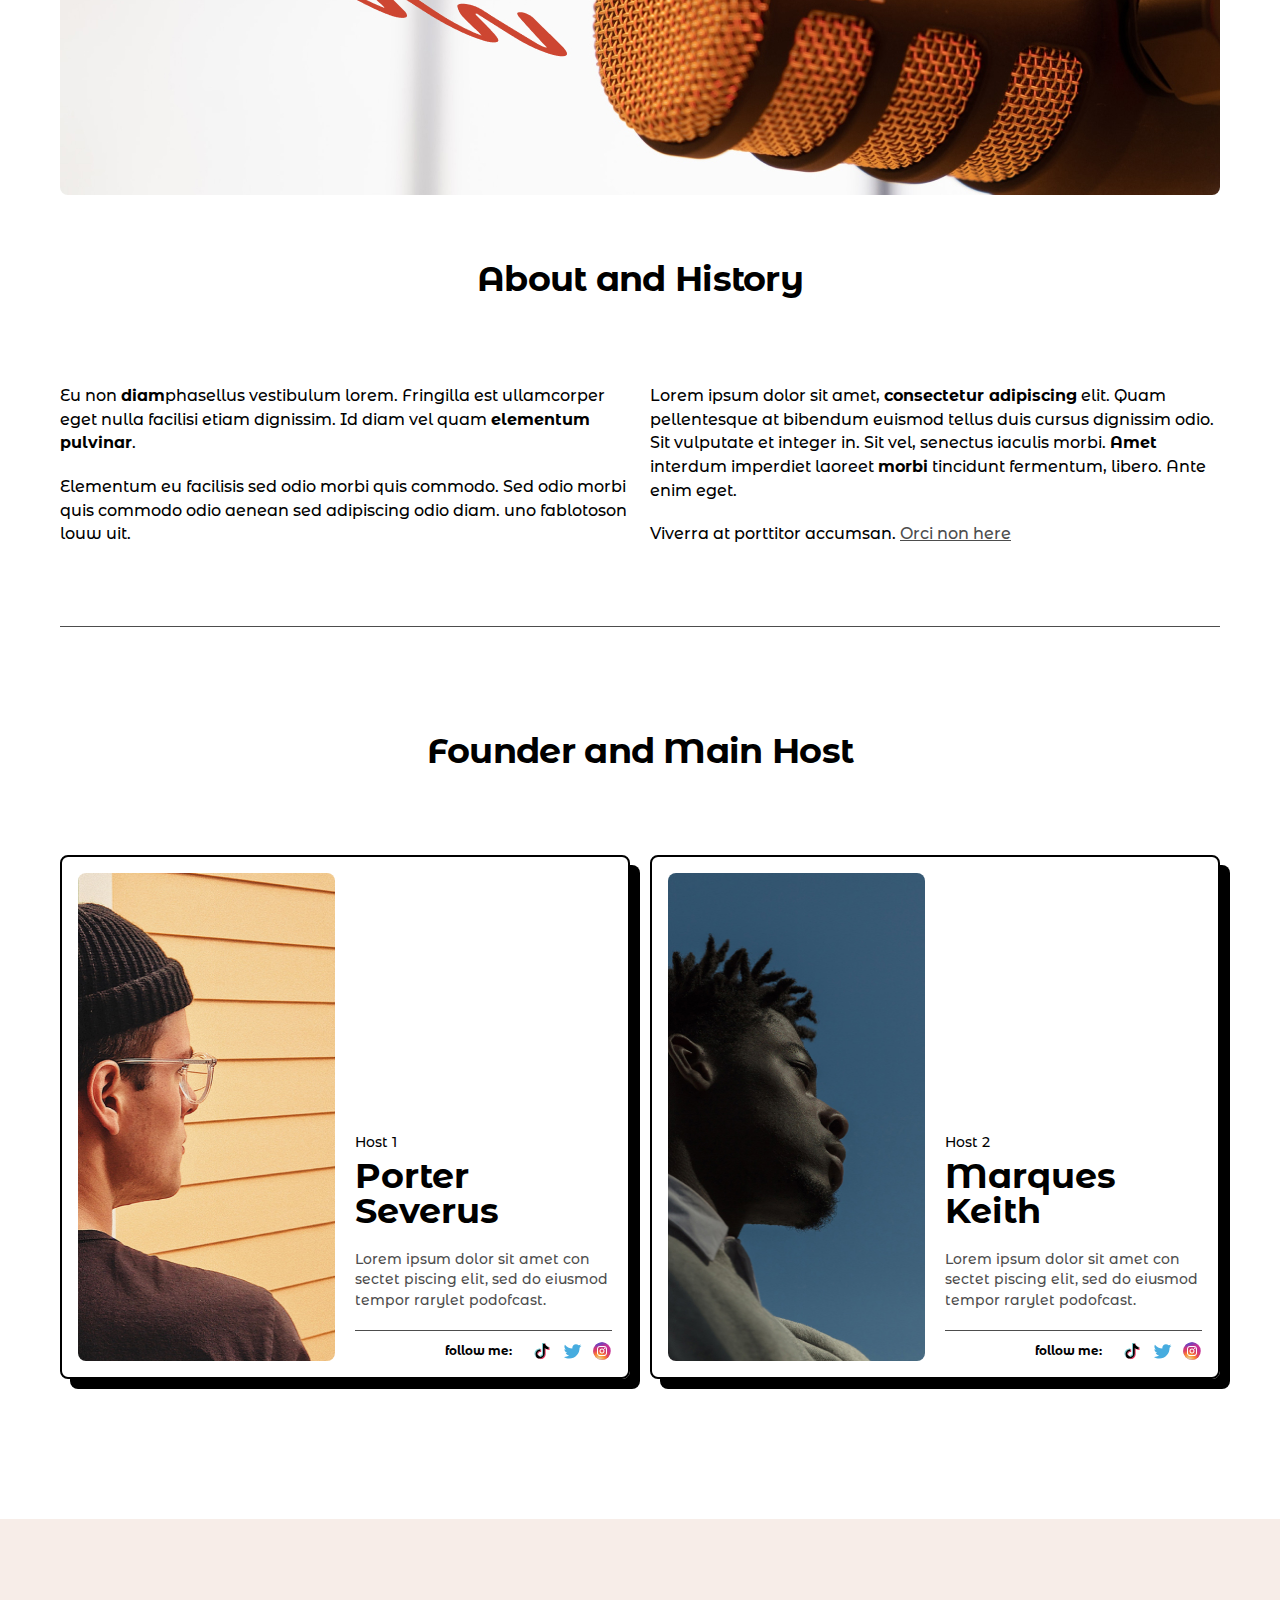
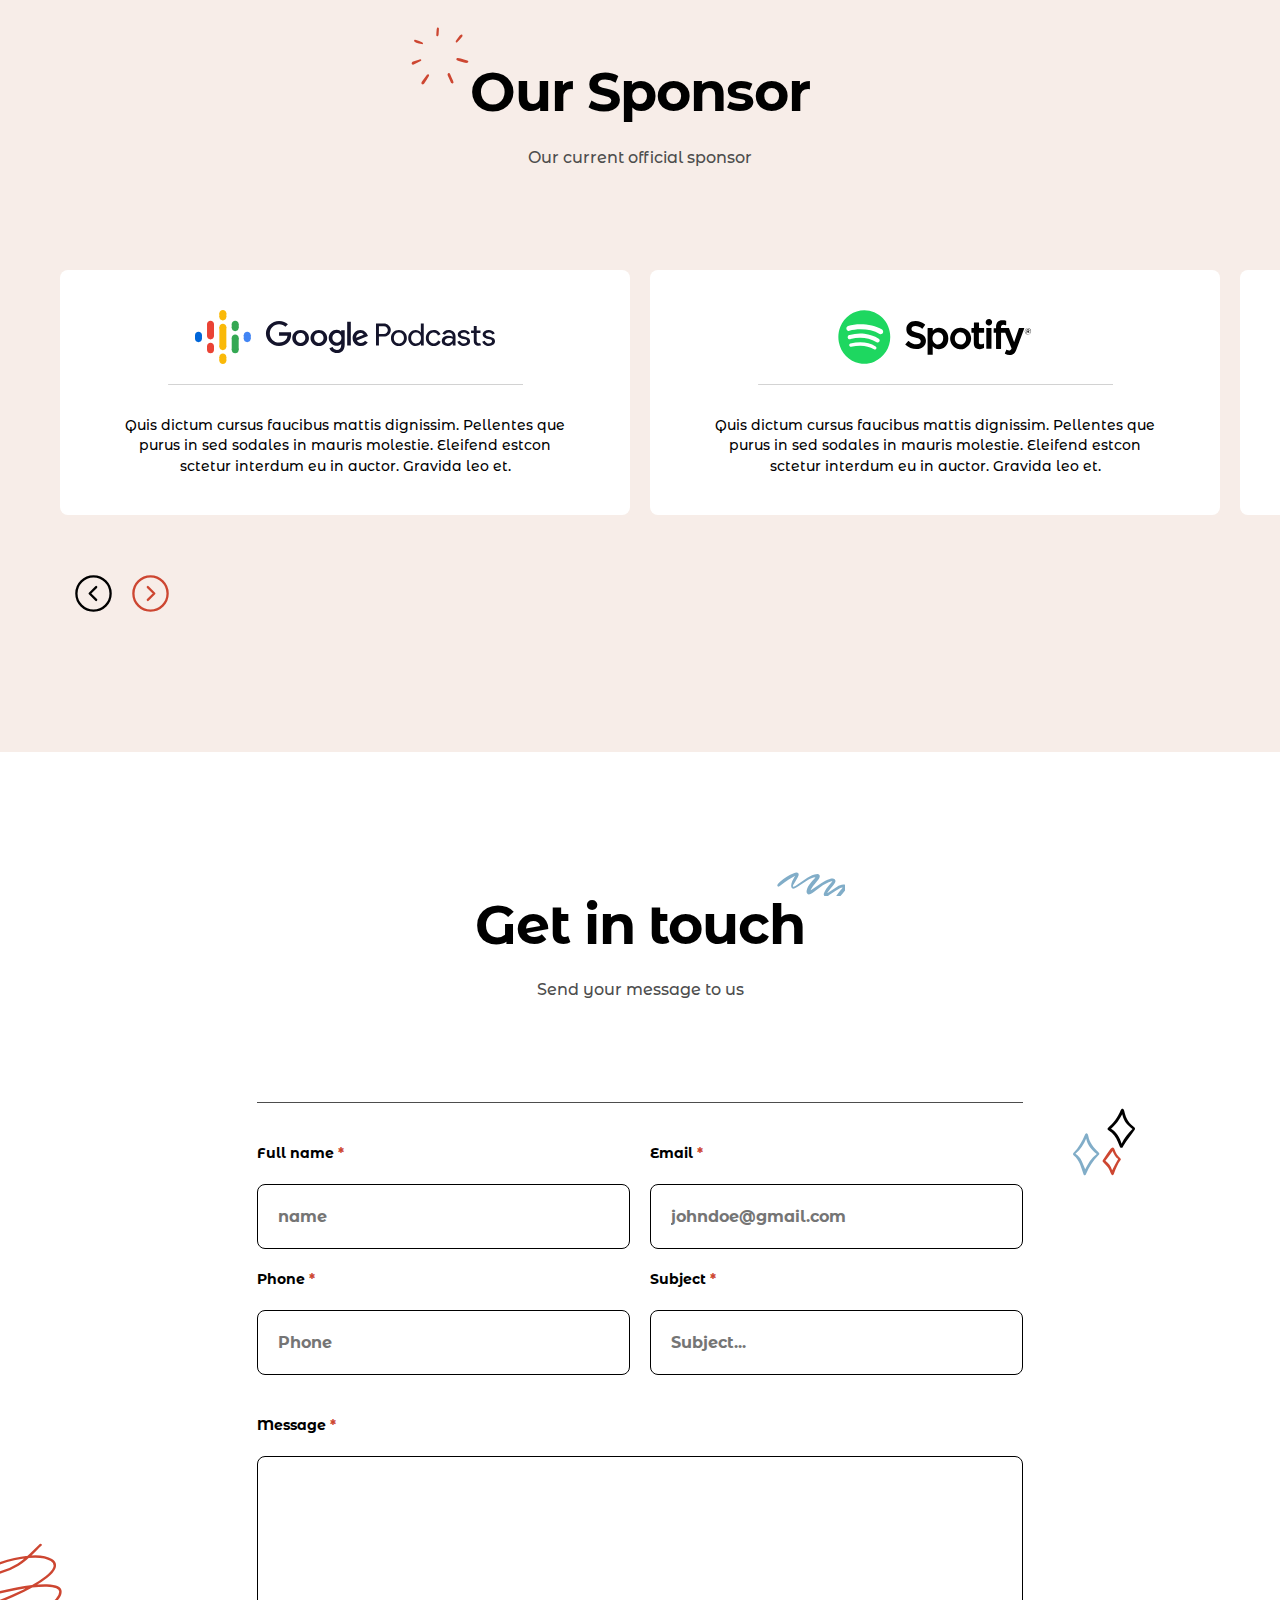
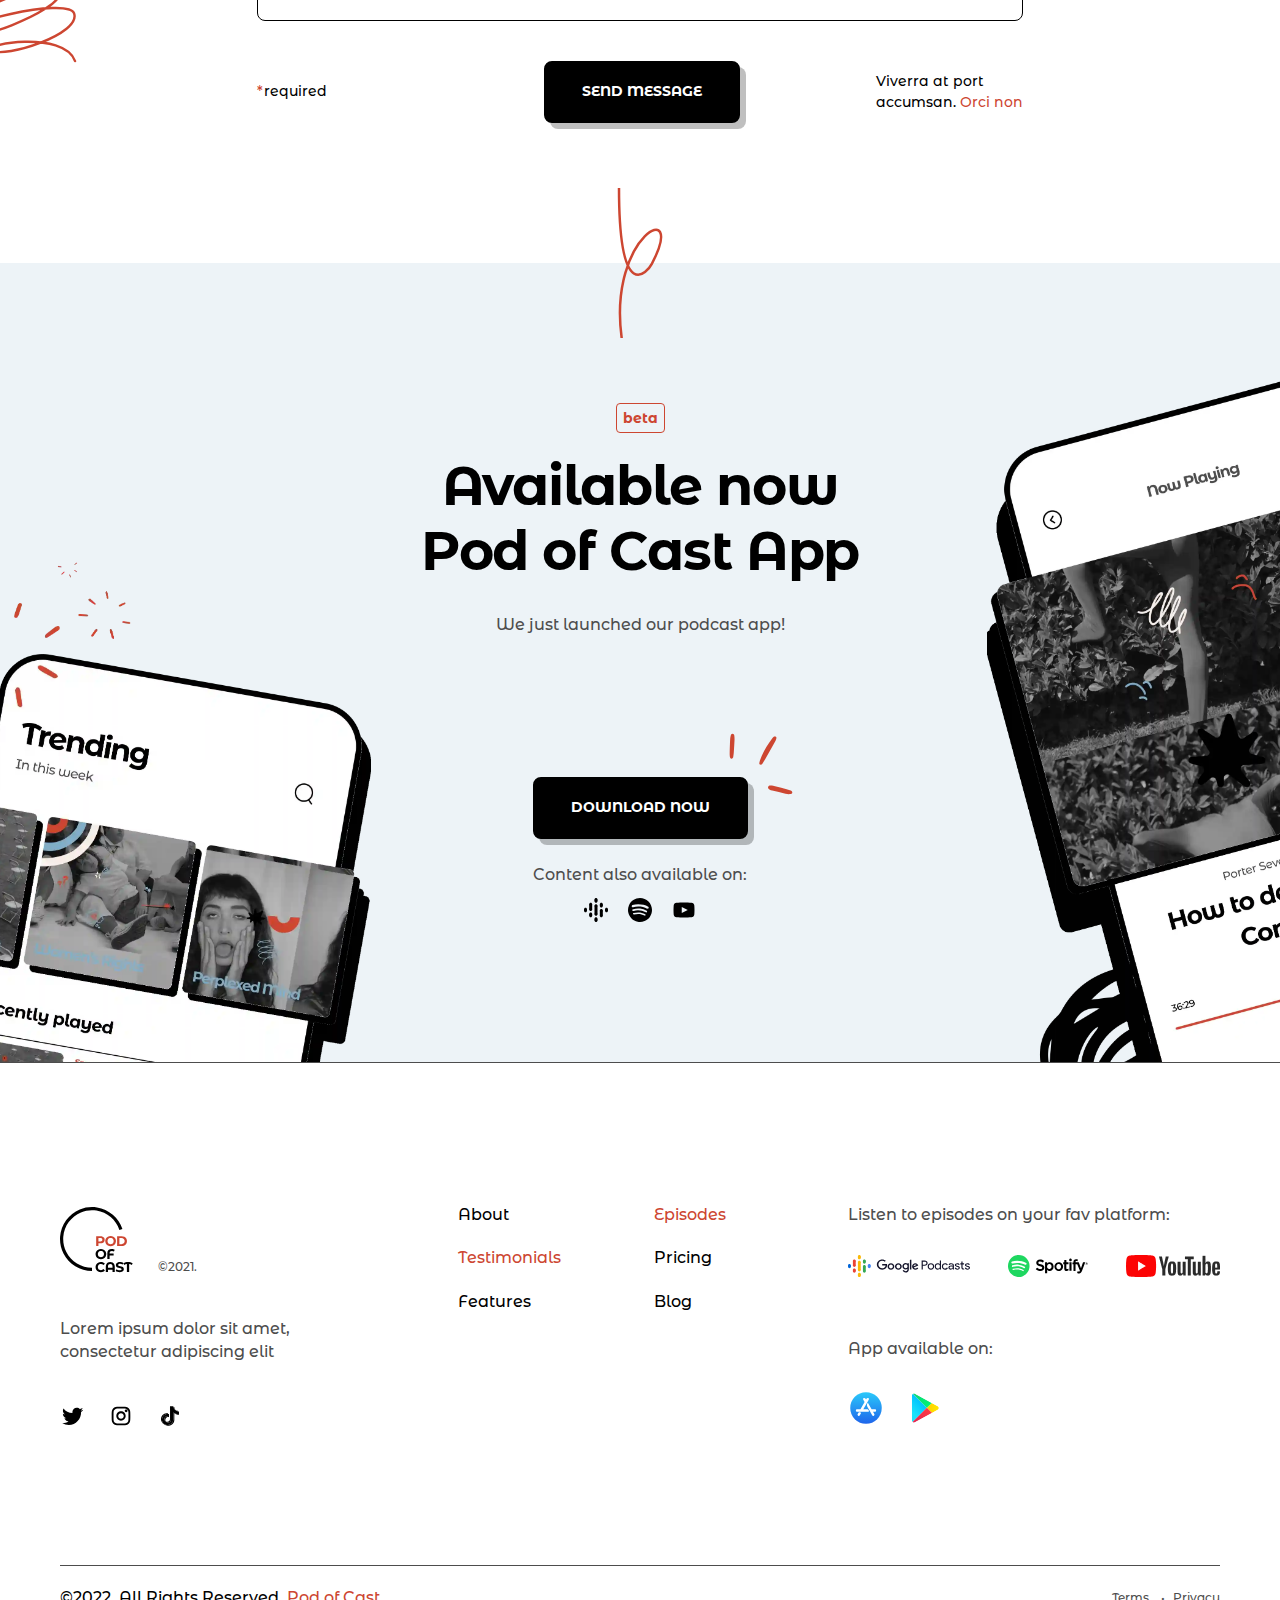
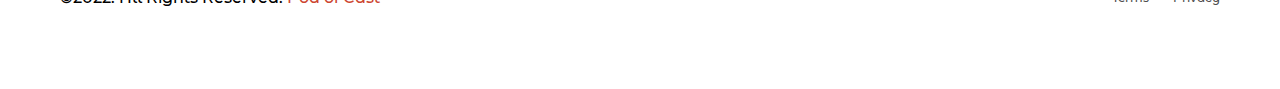
==== commit 25450ca2: "some fix" ====
--- a/pages/about.html
+++ b/pages/about.html
@@ -152,7 +152,7 @@
 						<!-- Slides -->
 						<div class="sponsors-slider__slide swiper-slide">
 							<img class="sponsors-slider__image"
-							     src="../img/sponsors/googlePodcasts-icon.svg"
+							     src="../icons/sponsors/large/googlePodcasts-icon.svg"
 							     alt="google podcasts logo"
 							     width="300" height="54" loading="lazy"
 							>
@@ -164,7 +164,7 @@
 
 						<div class="sponsors-slider__slide swiper-slide">
 							<img class="sponsors-slider__image"
-								src="../img/sponsors/spotify-icon.svg"
+								src="../icons/sponsors/large/spotify-icon.svg"
 								alt="spotify logo"
 								width="194" height="54" loading="lazy"
 							>
@@ -176,7 +176,7 @@
 
 						<div class="sponsors-slider__slide swiper-slide">
 							<img class="sponsors-slider__image"
-								src="../img/sponsors/youtube-icon.svg"
+								src="../icons/sponsors/large/youtube-icon.svg"
 								alt="spotify logo"
 								width="226" height="54" loading="lazy"
 							>
--- a/css/main.css
+++ b/css/main.css
@@ -1359,7 +1359,7 @@
 }
 @media only screen and (max-width: 768px) {
   .hero--about {
-    padding-bottom: 160px;
+    padding-bottom: 45px;
   }
 }
 .hero__container {
@@ -1567,15 +1567,15 @@
 }
 
 .hero__support-link--spotify {
-  background-image: url("./../icons/spotify-icon.svg");
+  background-image: url("./../icons/sponsors/medium/spotify-icon.svg");
 }
 
 .hero__support-link--googlePodcasts {
-  background-image: url("./../icons/googlePodcasts-icon.svg");
+  background-image: url("./../icons/sponsors/medium/googlePodcasts-icon.svg");
 }
 
 .hero__support-link--youtube {
-  background-image: url("./../icons/Youtube.svg");
+  background-image: url("./../icons/sponsors/medium/youtube-icon.svg");
 }
 
 @media only screen and (max-width: 1023px) {
@@ -1592,7 +1592,7 @@
   display: flex;
   gap: 20px;
   position: absolute;
-  bottom: -350px;
+  bottom: -330px;
   left: 50%;
   transform: translateX(-50%);
 }
@@ -1633,9 +1633,14 @@
   }
 }
 @media only screen and (max-width: 768px) {
+  .hero__subscribers-row::after {
+    width: 45px;
+    height: 45px;
+    right: -30px;
+    top: -50px;
+  }
   .hero__subscribers-row {
-    flex-direction: column;
-    bottom: -235px;
+    bottom: -90px;
     gap: 10px;
   }
   .hero__subscribers-card {
@@ -1963,7 +1968,27 @@
 }
 
 .benefits__card-img--1 {
-  background-image: url("./../img/benefits/Scribble-card.svg");
+  background-image: url("./../img/benefits/card-1.svg");
+}
+
+.benefits__card-img--2 {
+  background-image: url("./../img/benefits/card-2.svg");
+}
+
+.benefits__card-img--3 {
+  background-image: url("./../img/benefits/card-3.svg");
+}
+
+.benefits__card-img--4 {
+  background-image: url("./../img/benefits/card-4.svg");
+}
+
+.benefits__card-img--5 {
+  background-image: url("./../img/benefits/card-5.svg");
+}
+
+.benefits__card-img--6 {
+  background-image: url("./../img/benefits/card-6.svg");
 }
 
 .benefits__card-title {
@@ -2362,11 +2387,6 @@
   position: relative;
 }
 
-@media only screen and (max-width: 1024px) {
-  .news__grid {
-    grid-template-columns: repeat(1, 1fr);
-  }
-}
 .news__grid::before,
 .news__grid::after {
   content: "";
@@ -2463,6 +2483,32 @@
   color: var(--vermillion-color);
 }
 
+@media only screen and (max-width: 1024px) {
+  .news__grid {
+    grid-template-columns: repeat(1, 1fr);
+  }
+  .news__card,
+  .news__card-row {
+    align-items: center;
+  }
+  .news__card-row {
+    width: 100%;
+  }
+}
+@media only screen and (max-width: 768px) {
+  .news__card-title {
+    text-align: center;
+  }
+  .news__card-img {
+    width: 400px;
+  }
+}
+@media only screen and (max-width: 600px) {
+  .news__card-img {
+    width: 300px;
+    height: 220px;
+  }
+}
 .history__img {
   background-image: url("./../img/history/microphone-image.jpg");
   background-repeat: no-repeat;
@@ -2522,7 +2568,7 @@
 }
 @media only screen and (max-width: 600px) {
   .history__founder-card {
-    grid-template-columns: 1fr 1fr;
+    grid-template-columns: 1fr;
   }
 }
 .history__founder-card {
@@ -2533,6 +2579,12 @@
 }
 .history__founder-photo {
   border-radius: 8px;
+  justify-self: center;
+}
+@media only screen and (max-width: 768px) {
+  .history__founder-photo {
+    height: 400px;
+  }
 }
 .history__founder-about {
   display: flex;
@@ -2557,16 +2609,16 @@
   margin-bottom: 10px;
   border-bottom: 0.5px solid var(--davysGrey-color);
 }
-.history__founder-links {
-  display: flex;
-  justify-content: flex-end;
-  align-items: center;
-  gap: 10px;
-}
 .history__founder-text {
   font-weight: 700;
   font-size: 12px;
   margin-right: 10px;
+}
+.history__founder-links {
+  display: flex;
+  justify-content: flex-end;
+  align-items: center;
+  gap: 10px;
 }
 .history__founder-link {
   height: 20px;
@@ -2584,6 +2636,11 @@
 .history__founder-link--instagram {
   background-image: url("./../img/history/instagram-icon.svg");
 }
+@media only screen and (max-width: 600px) {
+  .history__founder-links {
+    gap: 38px;
+  }
+}
 
 .sponsors {
   background-color: var(--champagne-color);
@@ -2591,8 +2648,8 @@
 
 .sponsors__wrapper {
   display: flex;
+  align-items: center;
   justify-content: center;
-  align-items: center;
 }
 
 .sponsors__title {
@@ -2600,16 +2657,16 @@
 }
 
 .sponsors__title::before {
+  position: absolute;
+  top: -40px;
+  left: -67px;
+  width: 74px;
+  height: 74px;
   content: "";
   background-image: url("./../img/sponsors/sparkle-decor.svg");
   background-repeat: no-repeat;
+  background-position: center center;
   background-size: cover;
-  background-position: center center;
-  width: 74px;
-  height: 74px;
-  position: absolute;
-  top: -40px;
-  left: -67px;
 }
 
 .sponsors-slider {
@@ -2642,10 +2699,10 @@
 }
 
 .sponsors-slider__text {
+  max-width: 440px;
   padding-top: 30px;
   font-size: clamp(0.75rem, 0.714rem + 0.179vw, 0.875rem);
   text-align: center;
-  max-width: 440px;
 }
 
 .sponsors__buttons {
@@ -2696,10 +2753,10 @@
 }
 @media only screen and (max-width: 600px) {
   .sponsors__title::before {
+    top: -30px;
+    left: -40px;
     width: 43px;
     height: 43px;
-    top: -30px;
-    left: -40px;
   }
   .sponsors-slider__slide {
     width: 310px;
@@ -2975,15 +3032,15 @@
 }
 .footer {
   padding-bottom: 80px;
+  overflow: hidden;
   border-top: 1.5px solid var(--davysGrey-color);
-  overflow: hidden;
 }
 
 .footer__top {
   display: flex;
+  row-gap: 45px;
   justify-content: space-between;
   padding-bottom: 137px;
-  row-gap: 45px;
 }
 
 .footer__content {
@@ -2993,8 +3050,8 @@
 }
 
 .footer__content-text {
+  max-width: 275px;
   color: var(--davysGrey-color);
-  max-width: 275px;
 }
 
 .footer__social-list {
@@ -3004,11 +3061,11 @@
 
 .footer__social-link {
   display: block;
+  width: 24px;
+  height: 24px;
+  background-repeat: no-repeat;
   background-position: center center;
   background-size: auto;
-  background-repeat: no-repeat;
-  width: 24px;
-  height: 24px;
 }
 
 .footer__social-link--twitter {
@@ -3049,31 +3106,31 @@
 }
 
 .footer__platform-text {
+  margin-bottom: 29px;
   color: var(--davysGrey-color);
-  margin-bottom: 29px;
 }
 
 .footer__platform-link {
   display: block;
+  height: 22px;
+  background-repeat: no-repeat;
   background-position: center center;
   background-size: auto;
-  background-repeat: no-repeat;
-  height: 22px;
 }
 
 .footer__platform-link--googlepodcasts {
-  background-image: url("./../img/footer/gp-icon.svg");
   width: 122px;
+  background-image: url("./../icons/sponsors/small/gp-icon.svg");
 }
 
 .footer__platform-link--spotify {
-  background-image: url("./../img/footer/spotify-icon.svg");
   width: 80px;
+  background-image: url("./../icons/sponsors/small/spotify-icon.svg");
 }
 
 .footer__platform-link--youtube {
-  background-image: url("./../img/footer/youtube-icon.webp");
   width: 94px;
+  background-image: url("./../icons/sponsors/small/youtube-icon.svg");
 }
 
 .footer__platform-list,
@@ -3094,9 +3151,9 @@
   display: block;
   width: 36px;
   height: 36px;
+  background-repeat: no-repeat;
   background-position: center center;
   background-size: auto;
-  background-repeat: no-repeat;
 }
 
 .footer__store-link--appstore {
@@ -3108,11 +3165,11 @@
 }
 
 .footer__bottom-row {
+  display: flex;
+  align-items: center;
+  justify-content: space-between;
+  padding-top: 20px;
   border-top: 0.5px solid var(--davysGrey-color);
-  padding-top: 20px;
-  display: flex;
-  justify-content: space-between;
-  align-items: center;
 }
 
 .footer__bottom-links {
@@ -3121,18 +3178,18 @@
 }
 
 .footer__bottom-link {
+  position: relative;
   font-size: 12px;
   line-height: 160%;
   color: var(--davysGrey-color);
   text-decoration: none;
-  position: relative;
 }
 
 .footer__bottom-link:nth-child(2)::before {
+  position: absolute;
+  left: -12px;
+  pointer-events: none;
   content: "•";
-  left: -12px;
-  position: absolute;
-  pointer-events: none;
 }
 
 @media only screen and (max-width: 1023px) {
@@ -3150,10 +3207,10 @@
     padding-bottom: 65px;
   }
   .footer__content {
+    flex-direction: row;
+    align-items: center;
     align-self: center;
     order: 3;
-    flex-direction: row;
-    align-items: center;
   }
   .footer__platform {
     align-self: center;
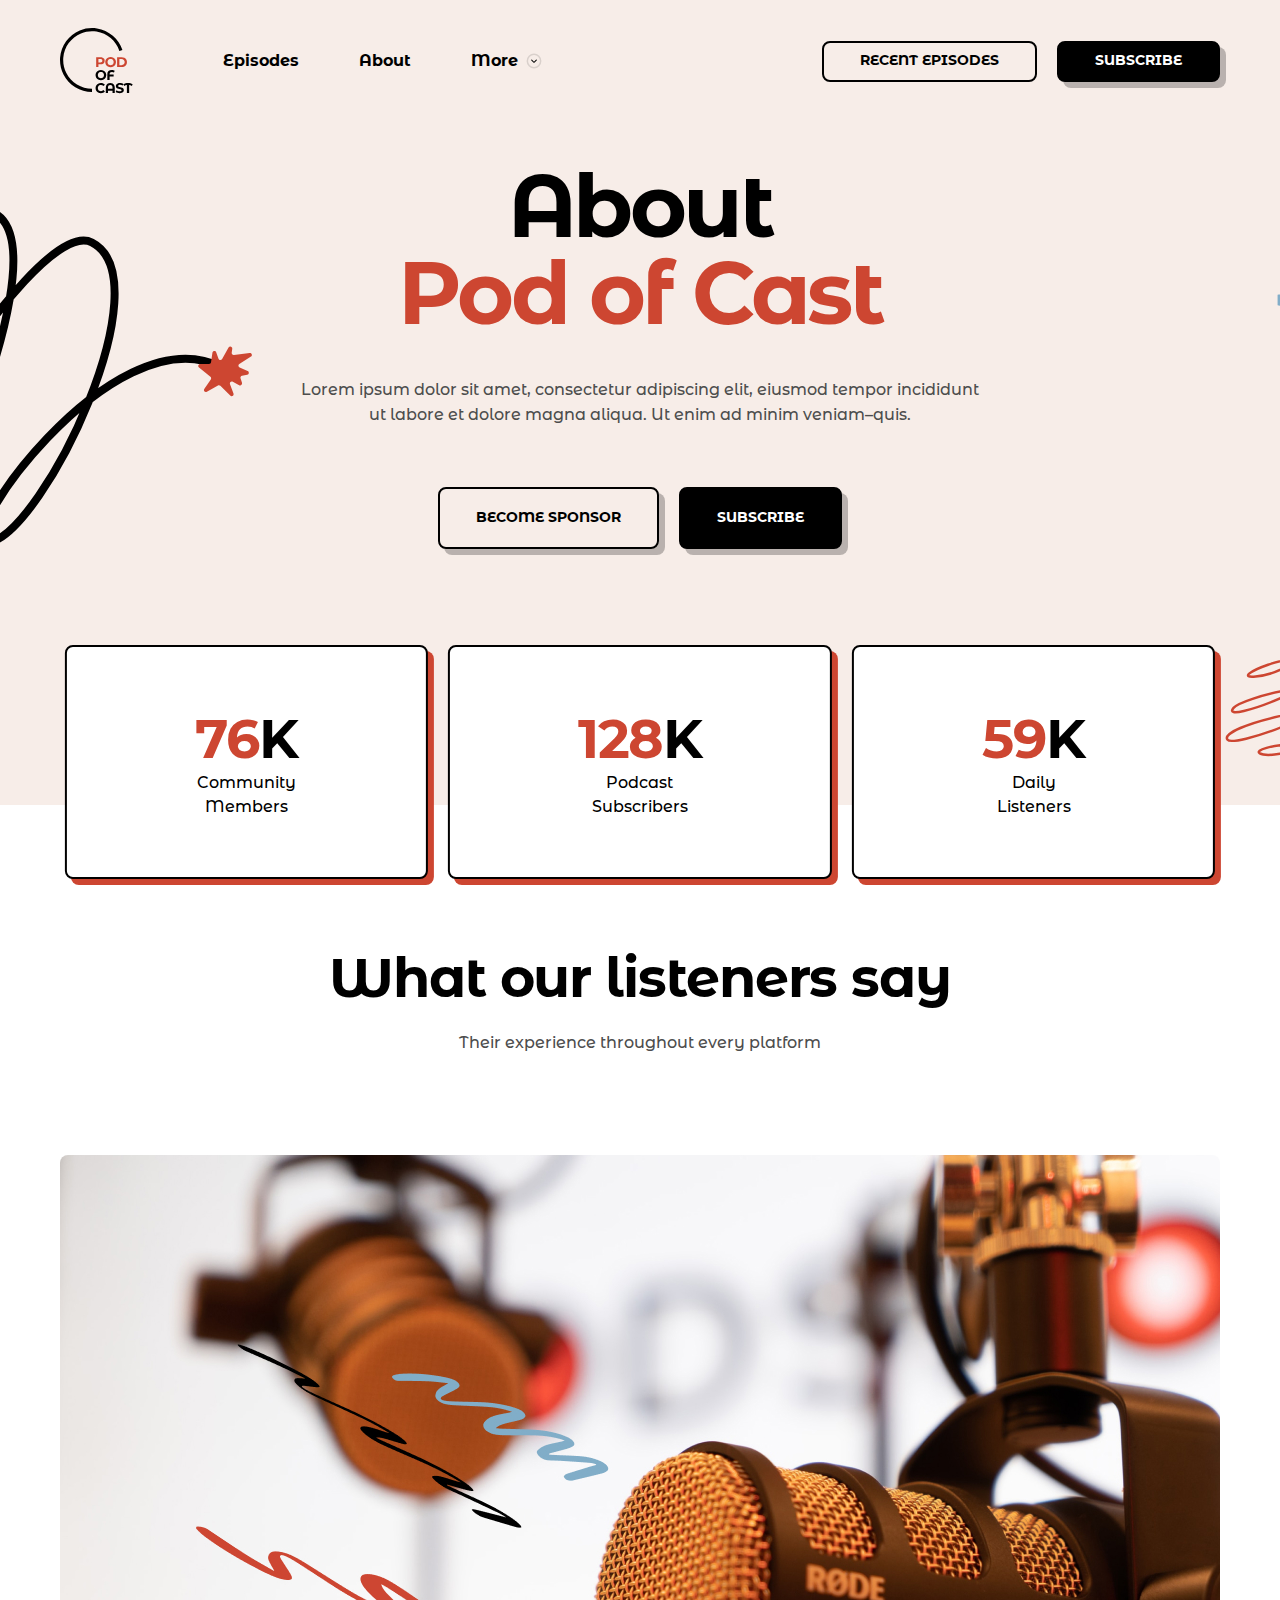
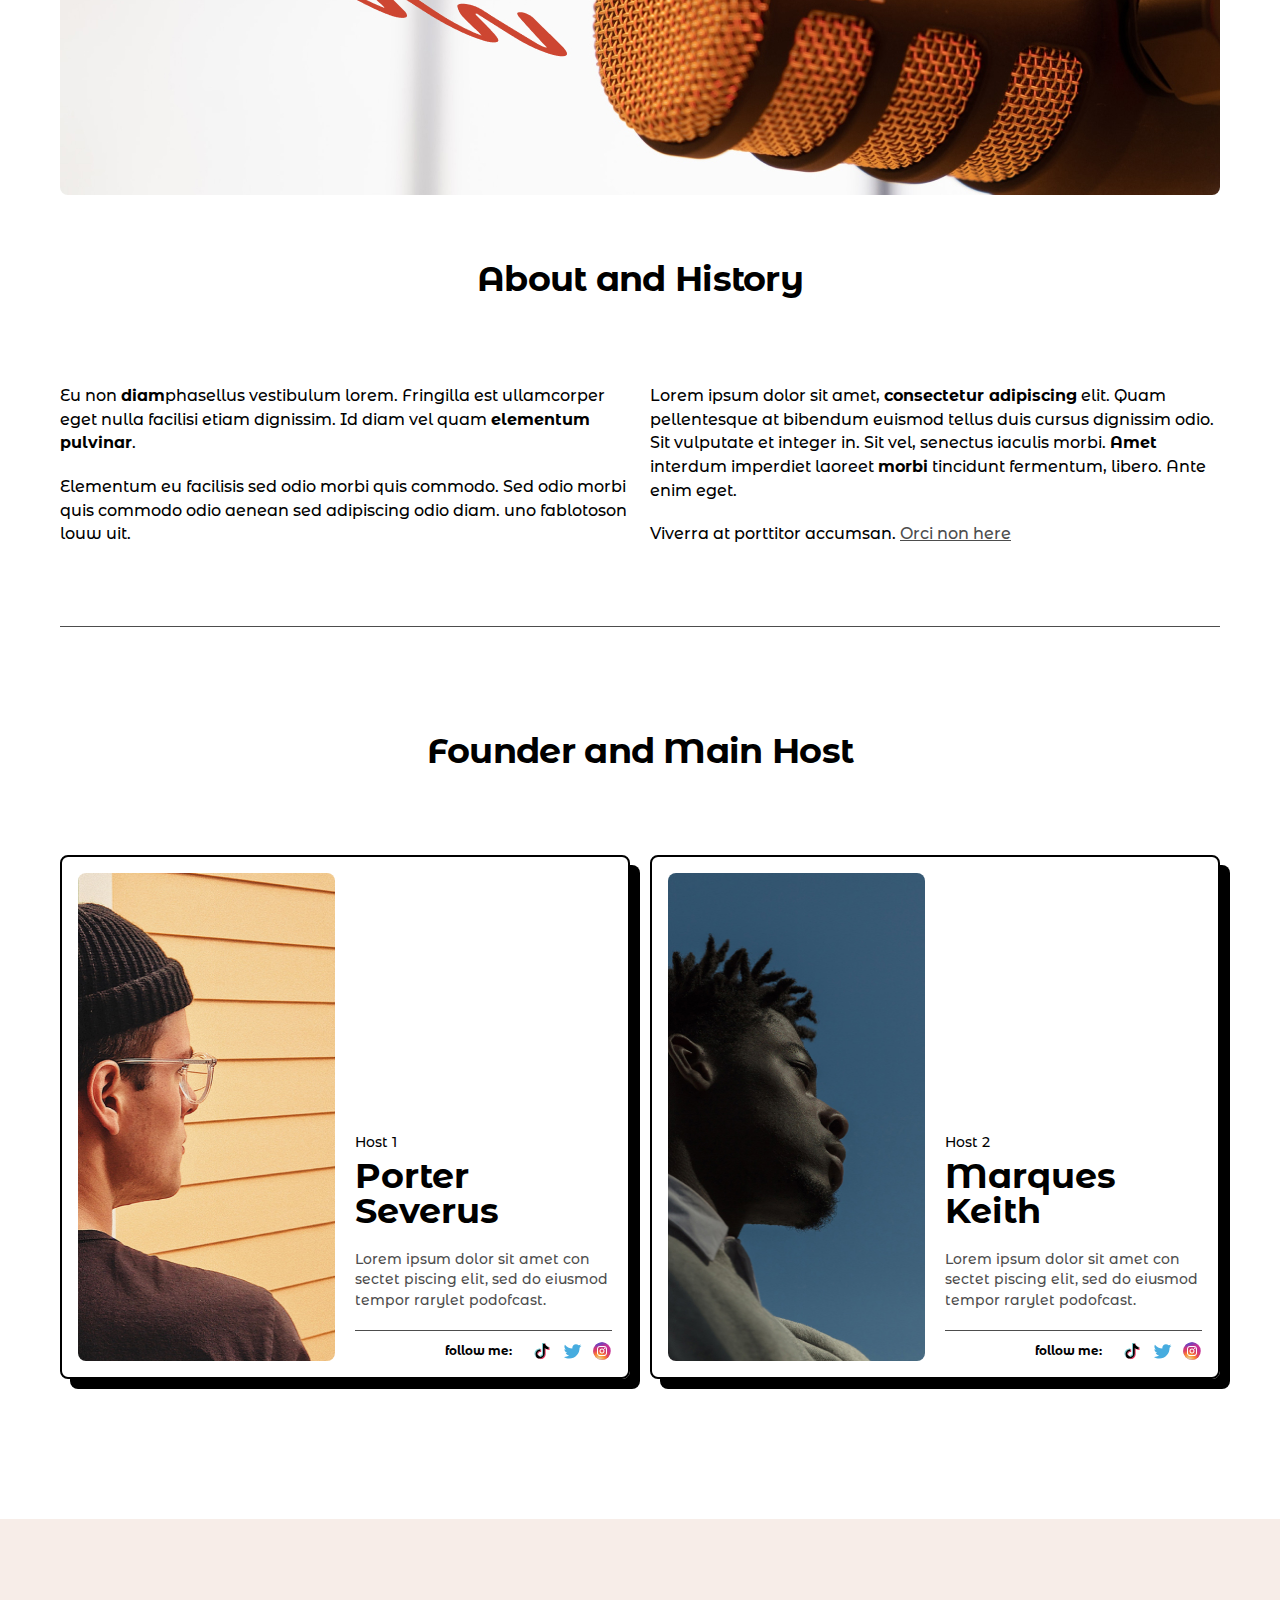
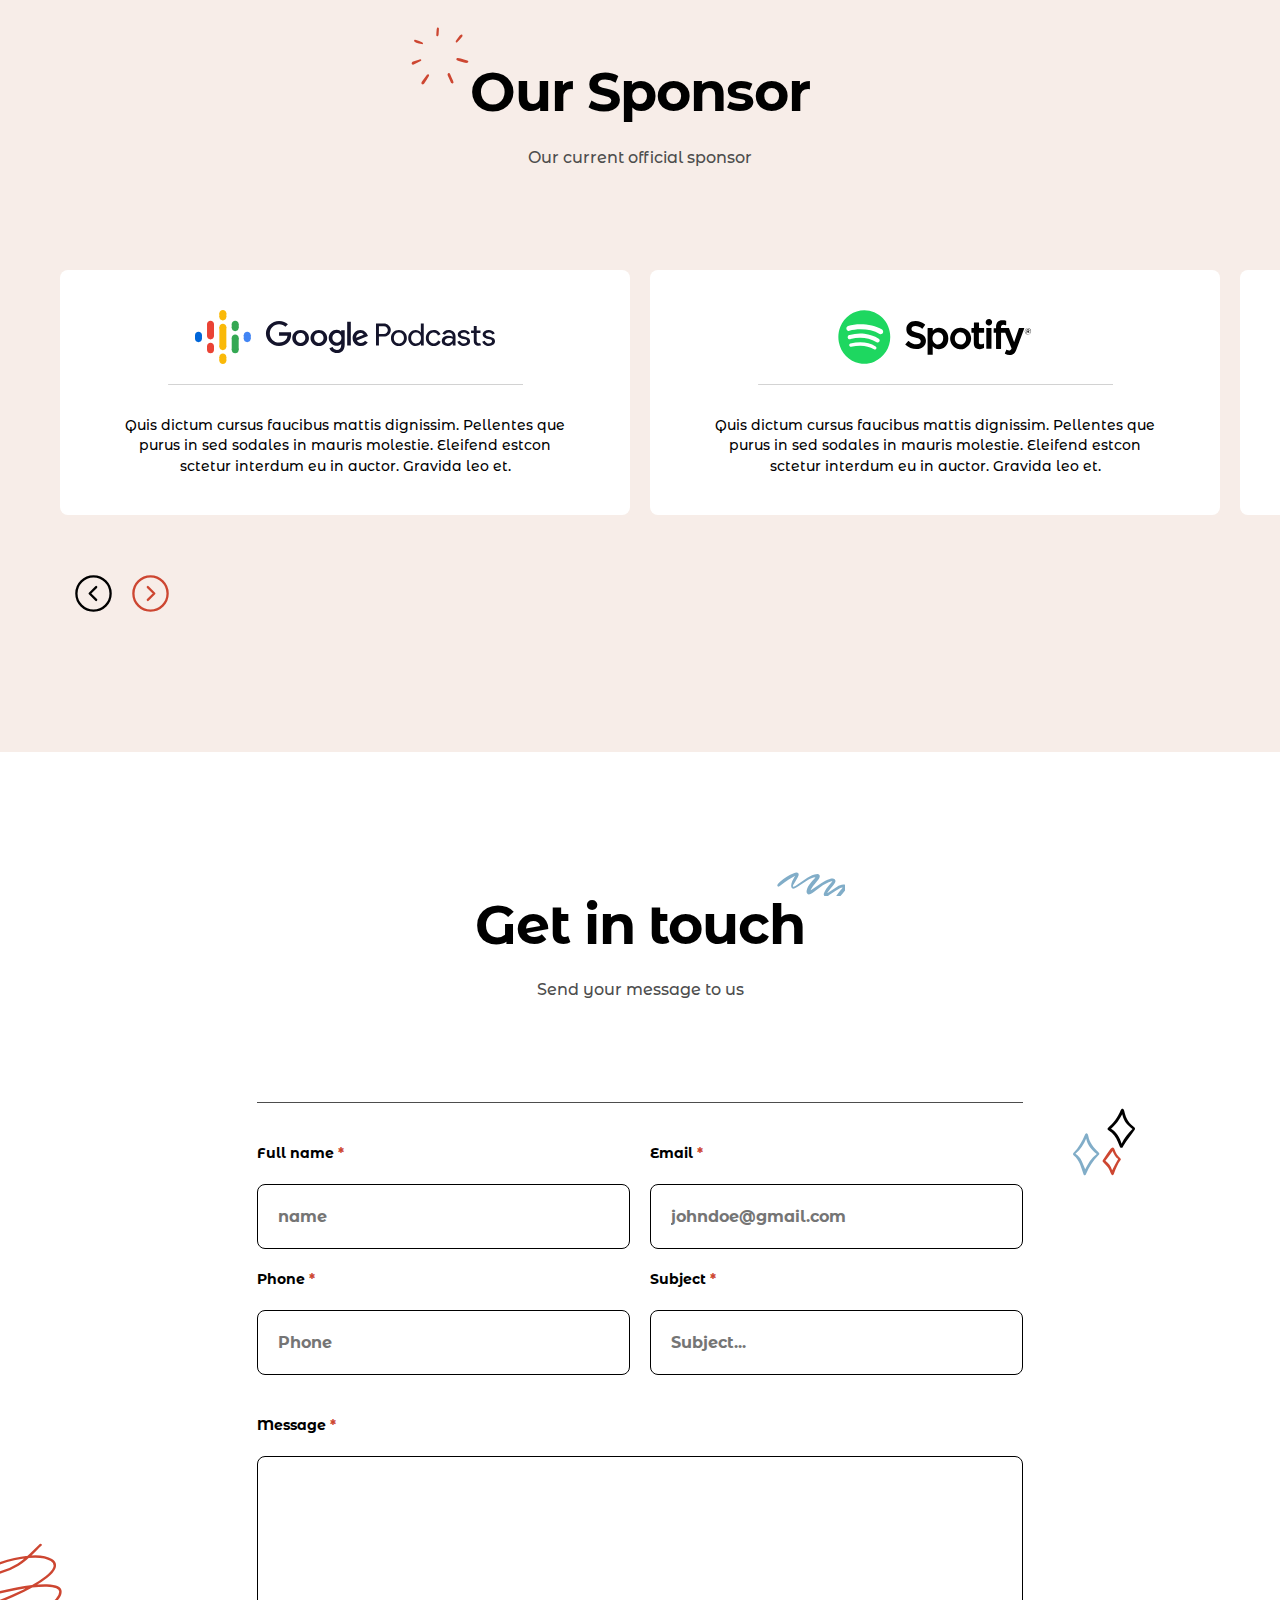
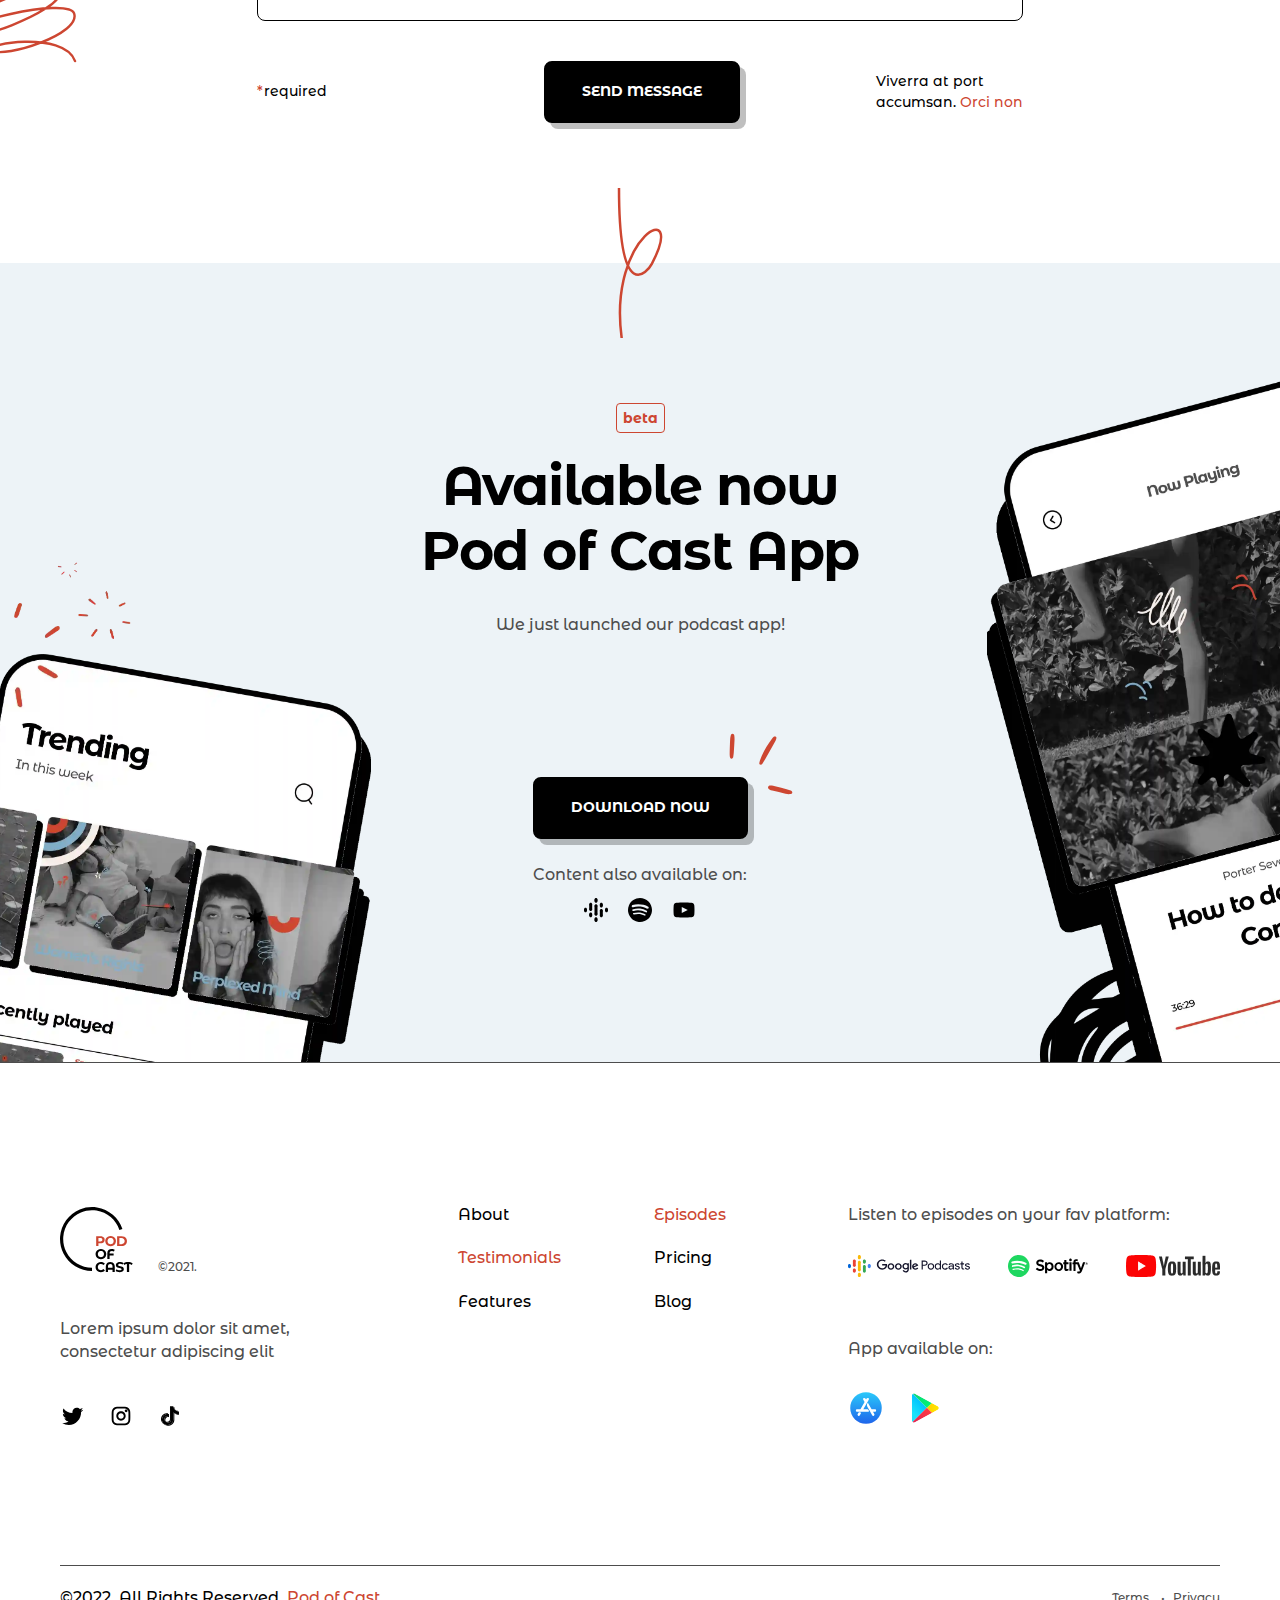
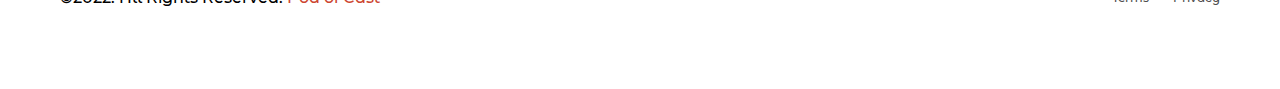
==== commit ec84c588: "some fix" ====
--- a/pages/about.html
+++ b/pages/about.html
@@ -43,36 +43,40 @@
 	</header>
 
 	<main class="main">
+
 		<section class="hero hero--about">
 			<div class="hero__container container">
-				<h1 class="hero__title main-title">About<br> <span class="orange-text">Pod of Cast</span>
-				</h1>
-				<p class="hero__description section-description">
-					Lorem ipsum dolor sit amet, consectetur adipiscing elit, eiusmod tempor incididunt<br> ut labore et dolore
-					magna aliqua. Ut enim ad minim veniam–quis. </p>
-				<div class="hero__buttons hero__buttons--about">
-					<a class="hero__link button button--transparent" href="/">BECOME SPONSOR</a>
-					<button class="hero__button button" type="button">subscribe</button>
-				</div>
-				<div class="hero__subscribers-row">
-					<div class="hero__subscribers-card">
-						<p class="hero__subscribers-number">
-							<span class="orange-text">76</span>K </p>
-						<p class="hero__subscribers-text">Community Members</p>
-					</div>
-					<div class="hero__subscribers-card">
-						<p class="hero__subscribers-number">
-							<span class="orange-text">128</span>K </p>
-						<p class="hero__subscribers-text">Podcast Subscribers</p>
-					</div>
-					<div class="hero__subscribers-card">
-						<p class="hero__subscribers-number">
-							<span class="orange-text">59</span>K </p>
-						<p class="hero__subscribers-text">Daily Listeners</p>
-					</div>
-				</div>
-			</div>
-		</section>
+				<div class="hero__wrapper">
+					<h1 class="hero__title main-title">About<br> <span class="orange-text">Pod of Cast</span>
+					</h1>
+					<p class="hero__description section-description">
+						Lorem ipsum dolor sit amet, consectetur adipiscing elit, eiusmod tempor incididunt<br> ut labore et dolore
+						magna aliqua. Ut enim ad minim veniam–quis. </p>
+					<div class="hero__buttons hero__buttons--about">
+						<a class="hero__link button button--transparent" href="/">BECOME SPONSOR</a>
+						<button class="hero__button button" type="button">subscribe</button>
+					</div>
+					<div class="hero__subscribers-row">
+						<div class="hero__subscribers-card">
+							<p class="hero__subscribers-number">
+								<span class="orange-text">76</span>K </p>
+							<p class="hero__subscribers-text">Community Members</p>
+						</div>
+						<div class="hero__subscribers-card">
+							<p class="hero__subscribers-number">
+								<span class="orange-text">128</span>K </p>
+							<p class="hero__subscribers-text">Podcast Subscribers</p>
+						</div>
+						<div class="hero__subscribers-card">
+							<p class="hero__subscribers-number">
+								<span class="orange-text">59</span>K </p>
+							<p class="hero__subscribers-text">Daily Listeners</p>
+						</div>
+					</div>
+				</div>
+			</div>
+		</section>
+
 		<section class="history section">
 			<div class="history__container container">
 				<h2 class="history__title section-title">What our listeners say</h2>
--- a/css/main.css
+++ b/css/main.css
@@ -984,6 +984,19 @@
   background-color: var(--white-color);
 }
 
+.visually-hidden {
+  position: absolute;
+  width: 1px;
+  height: 1px;
+  margin: -1px;
+  border: 0;
+  padding: 0;
+  white-space: nowrap;
+  clip-path: inset(100%);
+  clip: rect(0 0 0 0);
+  overflow: hidden;
+}
+
 .page__wrapper {
   position: relative;
   display: flex;
@@ -1238,7 +1251,7 @@
 
 .header__mobile-button {
   position: relative;
-  z-index: 3;
+  z-index: 4;
   display: none;
   width: 40px;
   height: 40px;
@@ -1282,7 +1295,7 @@
     position: absolute;
     top: 0px;
     right: -500px;
-    z-index: 3;
+    z-index: 4;
     flex-direction: column;
     justify-content: center;
     width: 500px;
@@ -1333,6 +1346,8 @@
   background-repeat: no-repeat;
   width: 74px;
   height: 74px;
+  position: relative;
+  z-index: 3;
 }
 
 .logo__year {
@@ -1343,13 +1358,66 @@
 }
 
 .hero {
+  position: relative;
   padding-top: 64px;
-  position: relative;
   background-color: var(--champagne-color);
 }
 
 .hero--about {
   padding-bottom: 256px;
+}
+
+.hero--news {
+  position: relative;
+  padding-bottom: 117px;
+}
+
+.hero__form {
+  position: absolute;
+  bottom: -37px;
+  left: 50%;
+  width: 570px;
+  transform: translateX(-50%);
+}
+
+@media only screen and (max-width: 1024px) {
+  .hero__form {
+    width: 400px;
+  }
+}
+@media only screen and (max-width: 600px) {
+  .hero__form {
+    width: 300px;
+  }
+}
+.hero__form-search {
+  width: 100%;
+  height: 74px;
+  padding-top: 25px;
+  padding-right: 40px;
+  padding-bottom: 25px;
+  padding-left: 88px;
+  border: 1.5px solid var(--black-color);
+  border-radius: 16px;
+  box-shadow: 6px 6px 0 0 var(--pewterBlue-color);
+}
+
+.hero__form-wrapper {
+  position: relative;
+}
+
+.hero__form-wrapper::before {
+  position: absolute;
+  top: 50%;
+  left: 40px;
+  width: 24px;
+  height: 24px;
+  content: "";
+  background-image: url("./../icons/search-icon.svg");
+  background-repeat: no-repeat;
+  background-position: center center;
+  background-size: cover;
+  transform: translateY(-50%);
 }
 
 @media only screen and (max-width: 1023px) {
@@ -1362,62 +1430,62 @@
     padding-bottom: 45px;
   }
 }
-.hero__container {
+.hero__wrapper {
   position: relative;
 }
 
-.hero__container::before,
-.hero__container::after {
+.hero__wrapper::before,
+.hero__wrapper::after {
+  position: absolute;
   content: "";
-  position: absolute;
+  background-repeat: no-repeat;
   background-position: center center;
   background-size: cover;
-  background-repeat: no-repeat;
-}
-
-.hero__container::before {
-  background-image: url("./../img/hero/shape-swirl.svg");
+}
+
+.hero__wrapper::before {
+  top: -104px;
+  left: -430px;
+  z-index: 1;
   width: 629px;
   height: 592px;
-  left: -430px;
-  top: -104px;
-  z-index: 1;
-}
-
-.hero__container::after {
-  background-image: url("./../img/hero/stars.svg");
-  width: 155px;
-  height: 217px;
-  right: -65px;
+  background-image: url("./../icons/decorations/hero-shapeSwirl.svg");
+}
+
+.hero__wrapper::after {
   top: 73px;
+  right: -170px;
+  width: 120px;
+  height: 167px;
+  background-image: url("./../icons/decorations/hero-stars-large.svg");
 }
 
 @media only screen and (max-width: 1024px) {
-  .hero__container::before {
+  .hero__wrapper::before {
+    top: 41px;
+    left: -73px;
     width: 168px;
     height: 147px;
-    left: -73px;
-    top: 41px;
-  }
-  .hero__container::after {
+  }
+  .hero__wrapper::after {
+    top: 43px;
+    right: 6px;
     width: 70px;
     height: 94px;
-    right: 6px;
-    top: 43px;
   }
 }
 @media only screen and (max-width: 768px) {
-  .hero__container::before {
+  .hero__wrapper::before {
+    top: 35px;
+    left: -46px;
     width: 101px;
     height: 77px;
-    left: -46px;
-    top: 35px;
-  }
-  .hero__container::after {
+  }
+  .hero__wrapper::after {
+    top: 33px;
+    right: -2px;
     width: 45px;
     height: 59px;
-    right: -2px;
-    top: 33px;
   }
 }
 .hero__title {
@@ -1425,8 +1493,8 @@
 }
 
 .hero__description {
+  margin-bottom: 60px;
   text-align: center;
-  margin-bottom: 60px;
 }
 
 .hero__title,
@@ -1436,9 +1504,9 @@
 
 .hero__buttons {
   display: flex;
-  justify-content: center;
   flex-wrap: wrap;
   gap: 20px;
+  justify-content: center;
   margin-bottom: 120px;
 }
 
@@ -1448,8 +1516,8 @@
 
 .hero__link {
   display: inline-flex;
+  align-items: center;
   justify-content: center;
-  align-items: center;
   text-decoration: none;
 }
 
@@ -1474,33 +1542,33 @@
 }
 .hero-slider__card {
   width: 373px;
+  background-color: blueviolet;
   border-radius: 12px;
-  background-color: blueviolet;
 }
 .hero-slider__platform {
   display: flex;
+  gap: 10px;
   justify-content: flex-end;
-  gap: 10px;
 }
 .hero-slider__text {
+  font-size: var(--card-title-large-fs);
   font-weight: 700;
-  font-size: var(--card-title-large-fs);
   line-height: 120%;
+  color: var(--pewterBlue-color);
   letter-spacing: -0.08em;
-  color: var(--pewterBlue-color);
 }
 .hero-slider__img {
   display: flex;
   flex-direction: column;
   justify-content: space-between;
-  background-size: cover;
-  background-position: center center;
-  background-repeat: no-repeat;
   width: 100%;
   height: 100%;
-  border-radius: 8px;
   padding: 20px;
   text-decoration: none;
+  background-repeat: no-repeat;
+  background-position: center center;
+  background-size: cover;
+  border-radius: 8px;
 }
 .hero-slider__episode-1 {
   background-image: url("../img/hero/hero__episode-1.webp");
@@ -1545,8 +1613,8 @@
 }
 
 .hero__support-text {
+  font-size: 22px;
   font-weight: 700;
-  font-size: 22px;
   line-height: 140%;
   letter-spacing: -0.02em;
 }
@@ -1557,13 +1625,13 @@
 
 .hero__support-link {
   display: inline-flex;
+  align-items: center;
   justify-content: center;
-  align-items: center;
   width: 275px;
   height: 84px;
+  background-repeat: no-repeat;
   background-position: center center;
   background-size: auto;
-  background-repeat: no-repeat;
 }
 
 .hero__support-link--spotify {
@@ -1589,22 +1657,22 @@
   }
 }
 .hero__subscribers-row {
-  display: flex;
-  gap: 20px;
   position: absolute;
   bottom: -330px;
   left: 50%;
+  display: flex;
+  gap: 20px;
   transform: translateX(-50%);
 }
 .hero__subscribers-row::after {
-  content: "";
-  position: absolute;
+  position: absolute;
+  right: -130px;
   width: 120px;
   height: 120px;
+  content: "";
   background-image: url("../img/hero/about-page/swirl.svg");
   background-position: center center;
   background-size: cover;
-  right: -130px;
 }
 @media only screen and (max-width: 1023px) {
   .hero__subscribers-row {
@@ -1614,8 +1682,8 @@
 .hero__subscribers-card {
   display: flex;
   flex-direction: column;
+  align-items: center;
   justify-content: center;
-  align-items: center;
   padding: 59px 128px;
   background-color: var(--white-color);
   border: 2px solid var(--black-color);
@@ -1634,10 +1702,10 @@
 }
 @media only screen and (max-width: 768px) {
   .hero__subscribers-row::after {
+    top: -50px;
+    right: -30px;
     width: 45px;
     height: 45px;
-    right: -30px;
-    top: -50px;
   }
   .hero__subscribers-row {
     bottom: -90px;
@@ -1649,9 +1717,9 @@
 }
 .hero__subscribers-number {
   font-size: var(--section-title-fs);
+  font-weight: 700;
   line-height: 120%;
   letter-spacing: -0.02em;
-  font-weight: 700;
 }
 .hero__subscribers-text {
   text-align: center;
@@ -2032,6 +2100,10 @@
   background-color: var(--champagne-color);
 }
 
+.episodes-latest {
+  background-color: var(--white-color);
+}
+
 .episodes__container {
   display: flex;
   flex-direction: column;
@@ -2045,24 +2117,34 @@
   margin-bottom: 100px;
 }
 
-.episodes__grid::after {
-  content: "";
-  position: absolute;
-  top: -158px;
-  right: -158px;
+.episodes__content {
+  position: relative;
+  z-index: 1;
+}
+
+.episodes__content::before {
+  position: absolute;
+  bottom: -143px;
+  left: -122px;
+  z-index: -1;
   width: 240px;
   height: 240px;
-  background-image: url("./../img/episodes/sparkle-decor.svg");
+  content: "";
+  background-image: url("./../img/episode-podcast/scribble.svg");
+  background-repeat: no-repeat;
   background-position: center center;
   background-size: cover;
-  background-repeat: no-repeat;
+}
+
+.episodes__content .episodes__grid._active {
+  margin-bottom: 0px;
 }
 
 .episodes__card {
   padding: 16px;
+  background-color: var(--white-color);
   border: 2px solid var(--black-color);
   border-radius: 12px;
-  background-color: var(--white-color);
   transition: all 0.2s ease;
 }
 
@@ -2081,14 +2163,14 @@
   display: flex;
   flex-direction: column;
   justify-content: space-between;
+  width: 166px;
+  height: 166px;
+  padding: 10px;
+  text-decoration: none;
+  background-repeat: no-repeat;
   background-position: center center;
   background-size: cover;
-  background-repeat: no-repeat;
   border-radius: 12px;
-  text-decoration: none;
-  padding: 10px;
-  width: 166px;
-  height: 166px;
 }
 
 .episodes__card-img--6 {
@@ -2123,11 +2205,11 @@
 }
 
 .episodes__text {
+  font-size: var(--card-title-large-fs);
   font-weight: 700;
-  font-size: var(--card-title-large-fs);
   line-height: 140%;
+  color: var(--pewterBlue-color);
   letter-spacing: -0.08em;
-  color: var(--pewterBlue-color);
 }
 
 .episodes__card-content {
@@ -2136,21 +2218,21 @@
 
 .episodes__card-number {
   margin-bottom: 4px;
+  font-weight: 700;
   color: var(--vermillion-color);
-  font-weight: 700;
 }
 
 .episodes__card-link {
   display: inline-block;
   padding-bottom: 15px;
-  border-bottom: 0.5px solid var(--davysGrey-color);
   color: inherit;
   text-decoration: none;
+  border-bottom: 0.5px solid var(--davysGrey-color);
 }
 
 .episodes__card-title {
+  font-size: 22px;
   font-weight: 700;
-  font-size: 22px;
   line-height: 140%;
   letter-spacing: -0.02em;
 }
@@ -2167,19 +2249,19 @@
 
 .episodes__card-tags {
   display: flex;
+  flex-wrap: wrap;
   gap: 6px;
-  flex-wrap: wrap;
 }
 
 .episodes__card-tag {
   display: inline-flex;
+  align-items: center;
   justify-content: center;
-  align-items: center;
   padding: 6px 12px;
+  color: var(--davysGrey-color);
+  text-decoration: none;
   border: 1px solid var(--davysGrey-color);
   border-radius: 4px;
-  color: var(--davysGrey-color);
-  text-decoration: none;
   transition: all 0.2s ease;
 }
 
@@ -2194,16 +2276,16 @@
 
 .episodes__card-hosted {
   margin-right: 10px;
+  font-size: 12px;
   font-weight: 700;
-  font-size: 12px;
   line-height: 160%;
 }
 
 .episodes__link-all {
   display: inline-flex;
-  justify-content: center;
   align-items: center;
   align-self: center;
+  justify-content: center;
   text-decoration: none;
 }
 
@@ -2238,6 +2320,48 @@
     max-width: 100%;
   }
 }
+.episodes__title-latest {
+  margin-bottom: 100px;
+}
+
+.episodes__tabs {
+  display: flex;
+  flex-direction: column;
+}
+
+.episodes__nav {
+  display: flex;
+  justify-content: space-between;
+  padding-bottom: 20px;
+  margin-bottom: 100px;
+  overflow: scroll;
+  border-bottom: 1.5px solid black;
+}
+
+@media only screen and (max-width: 768px) {
+  .episodes__nav {
+    border-bottom: none;
+  }
+}
+.episodes__button {
+  height: 52px;
+  padding-inline: 16px;
+  font-size: clamp(1.125rem, 1.0625rem + 0.3125vw, 1.4375rem);
+  color: var(--davysGrey-color);
+  cursor: pointer;
+  background: transparent;
+  border: none;
+}
+
+.episodes__button._active {
+  font-weight: 700;
+  color: var(--vermillion-color);
+}
+
+.episodes__grid:not(._active) {
+  display: none;
+}
+
 .price__title {
   position: relative;
   max-width: 623px;
@@ -2443,7 +2567,6 @@
 .news__card-link {
   text-decoration: none;
   color: currentColor;
-  margin-bottom: 20px;
 }
 
 .news__card-title {
@@ -2504,11 +2627,57 @@
   }
 }
 @media only screen and (max-width: 600px) {
+  .news__card {
+    padding: 10px;
+  }
+  .news__card-description {
+    padding-bottom: 10px;
+    margin-bottom: 10px;
+  }
   .news__card-img {
+    margin-bottom: 20px;
     width: 300px;
     height: 220px;
   }
 }
+.news__tabs {
+  display: flex;
+  flex-direction: column;
+}
+
+.news__nav {
+  display: flex;
+  justify-content: space-between;
+  padding-bottom: 20px;
+  margin-bottom: 100px;
+  overflow: scroll;
+  border-bottom: 1.5px solid black;
+}
+
+@media only screen and (max-width: 768px) {
+  .news__nav {
+    border-bottom: none;
+  }
+}
+.news__button {
+  height: 52px;
+  padding-inline: 16px;
+  font-size: clamp(1.125rem, 1.0625rem + 0.3125vw, 1.4375rem);
+  color: var(--davysGrey-color);
+  cursor: pointer;
+  background: transparent;
+  border: none;
+}
+
+.news__button._active {
+  font-weight: 700;
+  color: var(--vermillion-color);
+}
+
+.news__grid:not(._active) {
+  display: none;
+}
+
 .history__img {
   background-image: url("./../img/history/microphone-image.jpg");
   background-repeat: no-repeat;
@@ -2880,6 +3049,144 @@
   }
   .message__form-button {
     margin-left: 0px;
+  }
+}
+
+.episode-podcast {
+  padding-top: 100px;
+  padding-bottom: 40px;
+  background-color: var(--champagne-color);
+}
+.episode-podcast__wrapper {
+  display: flex;
+  justify-content: space-between;
+  margin-bottom: 80px;
+}
+.episode-podcast__cover {
+  display: flex;
+  flex-direction: column;
+  justify-content: space-between;
+  width: 472px;
+  height: 472px;
+  padding: 25px;
+  background-image: url("../img/episode-podcast/episode-podcast-1/episode-podcast-1.webp");
+  background-repeat: no-repeat;
+  background-position: center center;
+  background-size: cover;
+  box-shadow: 12px 12px 0 0 #81adc8;
+  position: relative;
+  z-index: 3;
+}
+.episode-podcast__platforms {
+  display: flex;
+  column-gap: 13px;
+  justify-content: flex-end;
+}
+.episode-podcast__cover-name {
+  font-size: clamp(1.25rem, 0.925rem + 1.625vw, 2.875rem);
+  font-weight: 700;
+  line-height: 140%;
+  color: var(--pewterBlue-color);
+  letter-spacing: -0.08em;
+}
+.episode-podcast__content {
+  max-width: 570px;
+  padding: 17.5px 0;
+  position: relative;
+  z-index: 3;
+}
+.episode-podcast__row {
+  display: flex;
+  align-items: center;
+  justify-content: space-between;
+}
+.episode-podcast__row.first-row {
+  margin-bottom: 16px;
+}
+.episode-podcast__row.second-row {
+  margin-bottom: 60px;
+}
+.episode-podcast__featured {
+  padding: 3px 6px;
+  font-size: 12px;
+  font-weight: 700;
+  border: 1px solid var(--vermillion-color);
+  border-radius: 4px;
+}
+.episode-podcast__title {
+  margin-bottom: 23px;
+  font-size: var(--card-title-large-fs);
+  line-height: 100%;
+  letter-spacing: -0.02em;
+}
+.episode-podcast__description {
+  padding-top: 20px;
+  margin-bottom: 40px;
+  border-top: 1px solid var(--black-color);
+}
+.episode-podcast__author {
+  display: flex;
+  column-gap: 10px;
+  align-items: center;
+}
+.episode-podcast__buttons {
+  display: flex;
+  gap: 20px;
+}
+.episode-podcast__button--play {
+  display: flex;
+  align-items: center;
+  justify-content: center;
+}
+.episode-podcast__tags {
+  display: flex;
+  gap: 6px;
+  align-items: center;
+  flex-wrap: wrap;
+}
+.episode-podcast__tag {
+  padding: 6px 12px;
+  font-size: 14px;
+  color: var(--davysGrey-color);
+  text-decoration: none;
+  border: 1px solid var(--davysGrey-color);
+  border-radius: 4px;
+  transition: all 0.2s ease;
+}
+.episode-podcast__tag:hover {
+  color: var(--vermillion-color);
+}
+.episode-podcast__tags-text {
+  margin-right: 60px;
+  font-weight: 700;
+  color: var(--davysGrey-color);
+}
+@media only screen and (max-width: 1100px) {
+  .episode-podcast__wrapper {
+    flex-direction: column;
+    row-gap: 40px;
+    align-items: center;
+  }
+}
+@media only screen and (max-width: 768px) {
+  .episode-podcast__cover {
+    width: 400px;
+    height: 400px;
+  }
+}
+@media only screen and (max-width: 600px) {
+  .episode-podcast__cover {
+    width: 280px;
+    height: 280px;
+  }
+  .episode-podcast__buttons {
+    flex-direction: column;
+  }
+  .episode-podcast__button--play {
+    column-gap: 10px;
+  }
+  .episode-podcast__tags-text {
+    margin-right: 5px;
   }
 }
 
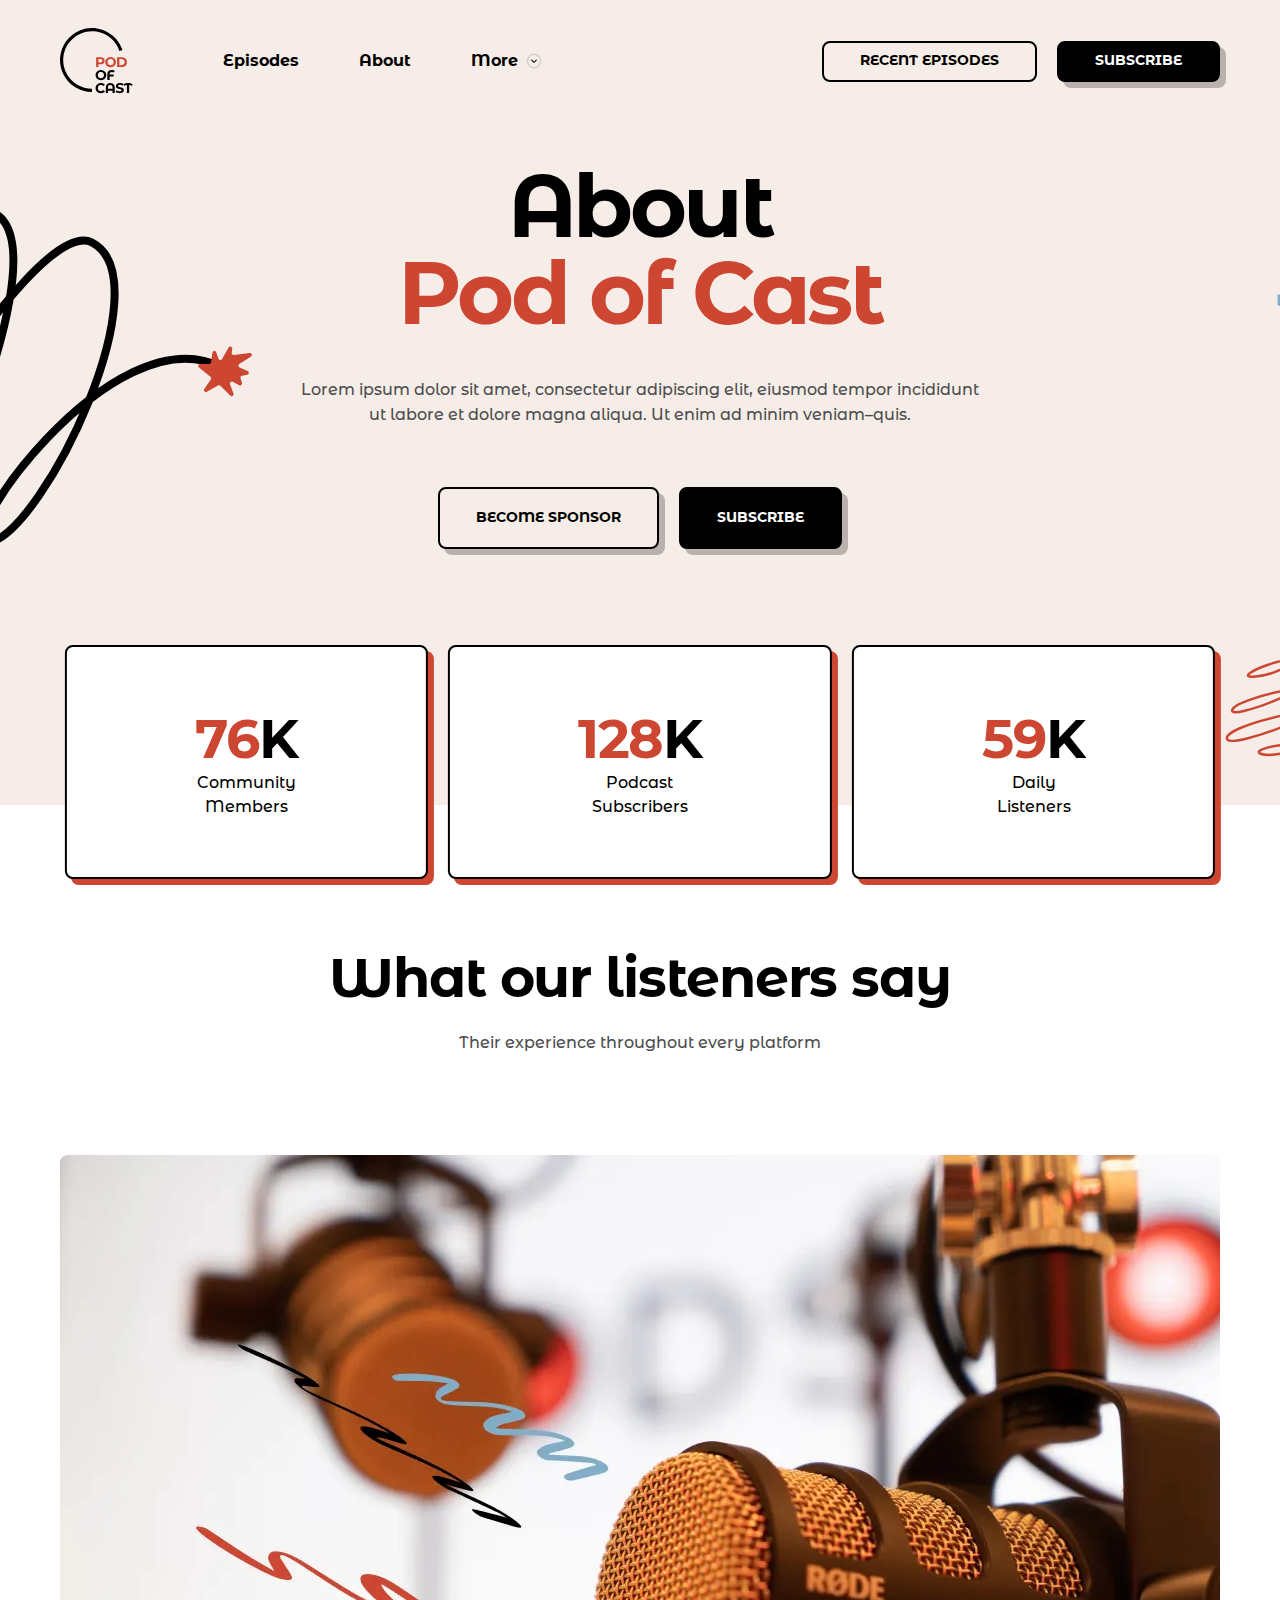
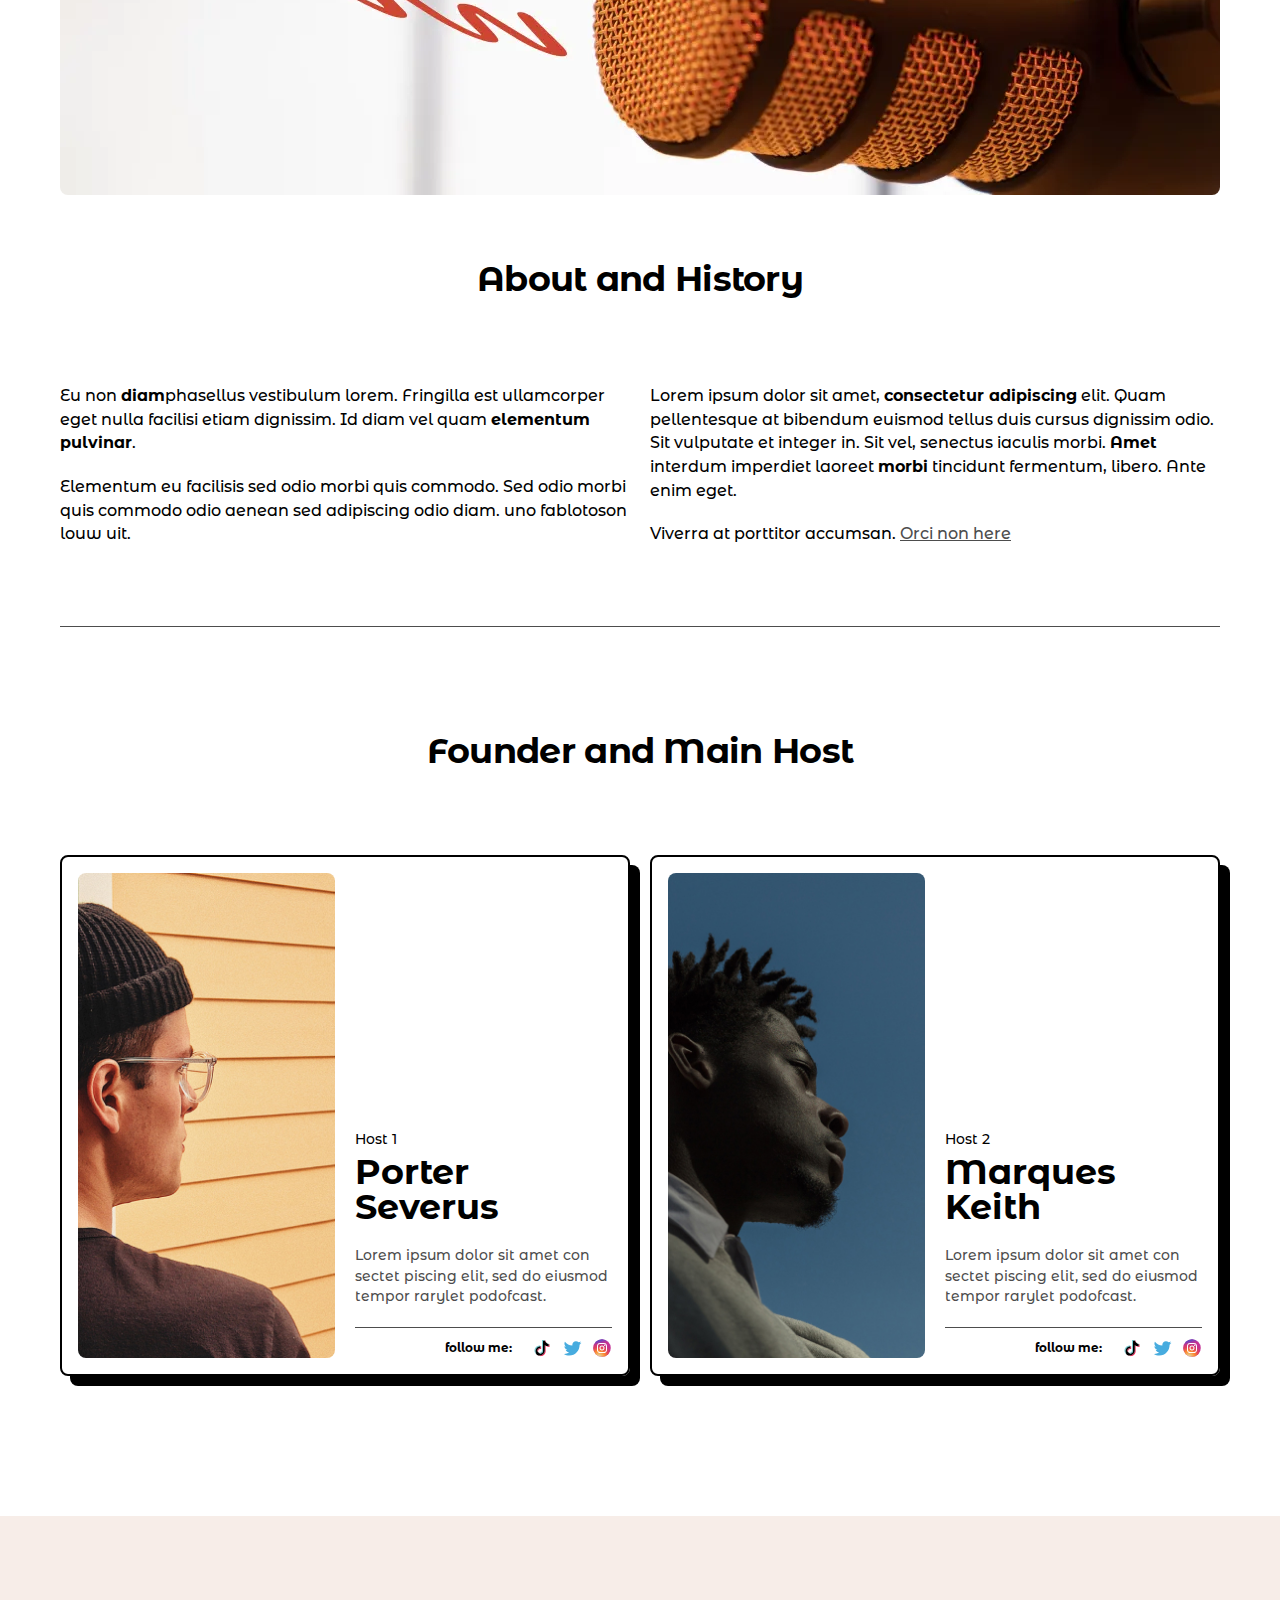
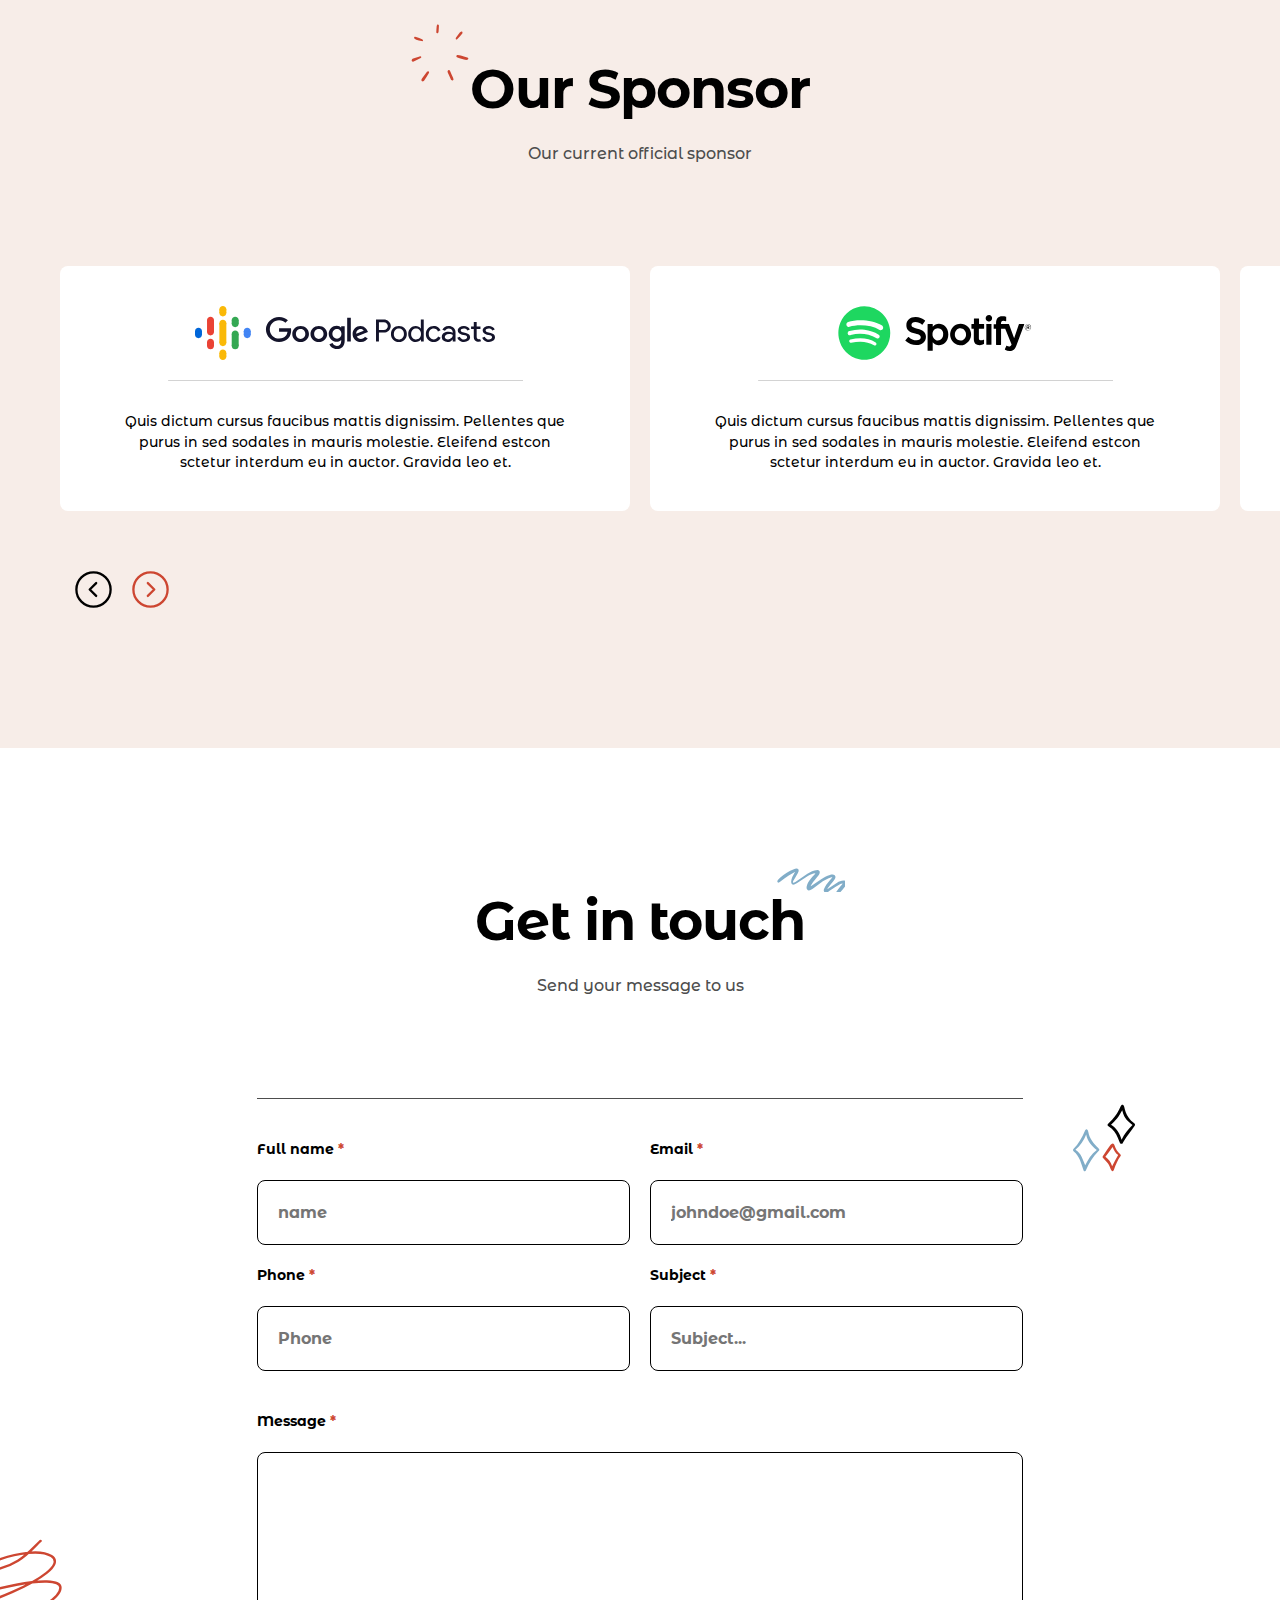
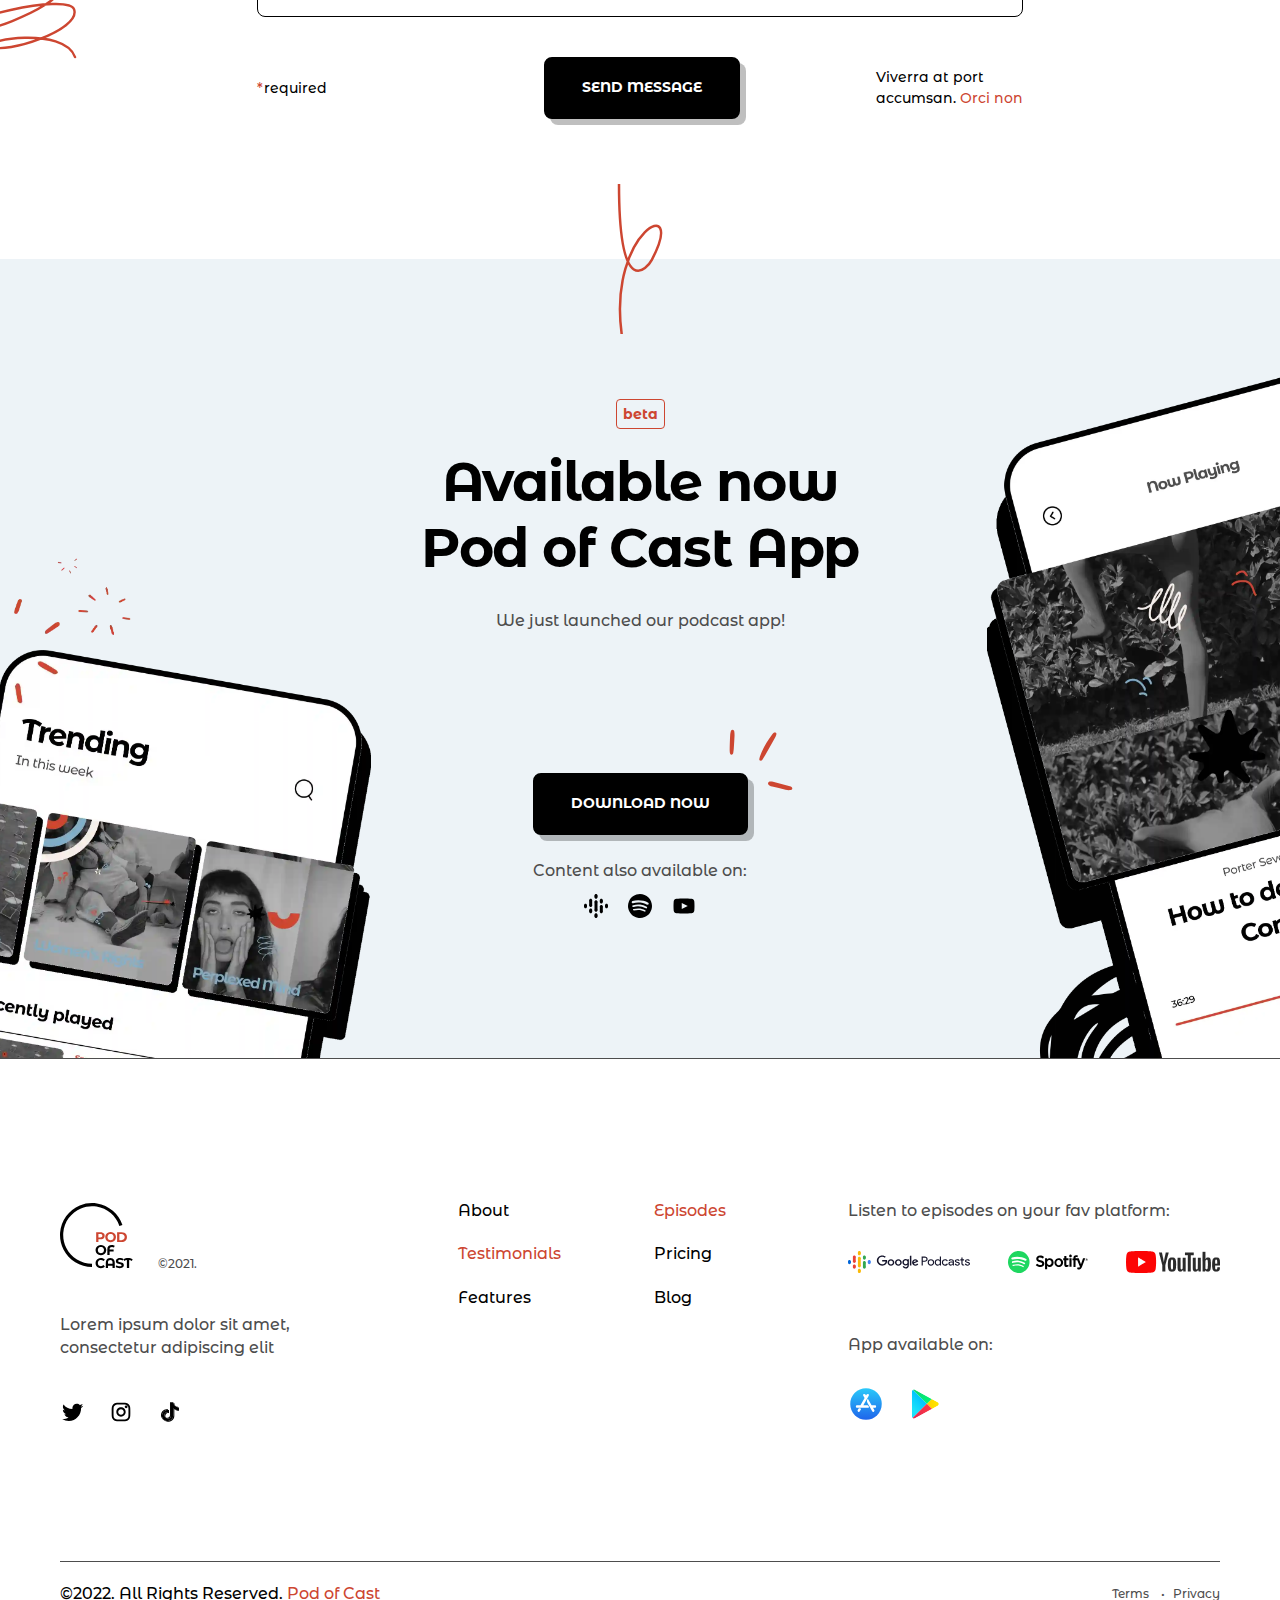
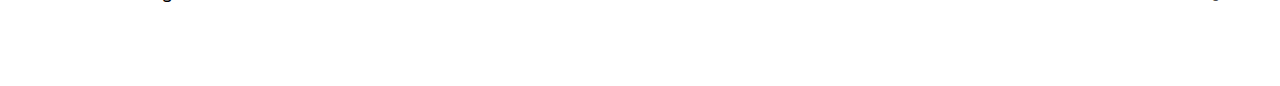
==== commit 580d3600: "some fix" ====
--- a/pages/about.html
+++ b/pages/about.html
@@ -81,7 +81,11 @@
 			<div class="history__container container">
 				<h2 class="history__title section-title">What our listeners say</h2>
 				<p class="history__description section-description">Their experience throughout every platform</p>
-				<div class="history__img"></div>
+				<img class="history__img"
+				     src="../img/history/microphone-image.webp"
+				     alt="our microphones photo"
+				     width="1180" height="640" loading="lazy"
+				>
 				<h3 class="history__subtitle section-subtitle">About and History</h3>
 				<div class="history__grid">
 					<div class="history__column">
--- a/css/main.css
+++ b/css/main.css
@@ -1,952 +1,4 @@
 @charset "UTF-8";
-/**
- * Swiper 11.1.4
- * Most modern mobile touch slider and framework with hardware accelerated transitions
- * https://swiperjs.com
- *
- * Copyright 2014-2024 Vladimir Kharlampidi
- *
- * Released under the MIT License
- *
- * Released on: May 30, 2024
- */
-@font-face {
-  font-family: swiper-icons;
-  src: url("data:application/font-woff;charset=utf-8;base64, [base64]//wADZ2x5ZgAAAywAAADMAAAD2MHtryVoZWFkAAABbAAAADAAAAA2E2+eoWhoZWEAAAGcAAAAHwAAACQC9gDzaG10eAAAAigAAAAZAAAArgJkABFsb2NhAAAC0AAAAFoAAABaFQAUGG1heHAAAAG8AAAAHwAAACAAcABAbmFtZQAAA/gAAAE5AAACXvFdBwlwb3N0AAAFNAAAAGIAAACE5s74hXjaY2BkYGAAYpf5Hu/j+W2+MnAzMYDAzaX6QjD6/4//Bxj5GA8AuRwMYGkAPywL13jaY2BkYGA88P8Agx4j+/8fQDYfA1AEBWgDAIB2BOoAeNpjYGRgYNBh4GdgYgABEMnIABJzYNADCQAACWgAsQB42mNgYfzCOIGBlYGB0YcxjYGBwR1Kf2WQZGhhYGBiYGVmgAFGBiQQkOaawtDAoMBQxXjg/wEGPcYDDA4wNUA2CCgwsAAAO4EL6gAAeNpj2M0gyAACqxgGNWBkZ2D4/wMA+xkDdgAAAHjaY2BgYGaAYBkGRgYQiAHyGMF8FgYHIM3DwMHABGQrMOgyWDLEM1T9/w8UBfEMgLzE////P/5//f/V/xv+r4eaAAeMbAxwIUYmIMHEgKYAYjUcsDAwsLKxc3BycfPw8jEQA/[base64]/uznmfPFBNODM2K7MTQ45YEAZqGP81AmGGcF3iPqOop0r1SPTaTbVkfUe4HXj97wYE+yNwWYxwWu4v1ugWHgo3S1XdZEVqWM7ET0cfnLGxWfkgR42o2PvWrDMBSFj/IHLaF0zKjRgdiVMwScNRAoWUoH78Y2icB/yIY09An6AH2Bdu/UB+yxopYshQiEvnvu0dURgDt8QeC8PDw7Fpji3fEA4z/PEJ6YOB5hKh4dj3EvXhxPqH/SKUY3rJ7srZ4FZnh1PMAtPhwP6fl2PMJMPDgeQ4rY8YT6Gzao0eAEA409DuggmTnFnOcSCiEiLMgxCiTI6Cq5DZUd3Qmp10vO0LaLTd2cjN4fOumlc7lUYbSQcZFkutRG7g6JKZKy0RmdLY680CDnEJ+UMkpFFe1RN7nxdVpXrC4aTtnaurOnYercZg2YVmLN/d/gczfEimrE/fs/bOuq29Zmn8tloORaXgZgGa78yO9/cnXm2BpaGvq25Dv9S4E9+5SIc9PqupJKhYFSSl47+Qcr1mYNAAAAeNptw0cKwkAAAMDZJA8Q7OUJvkLsPfZ6zFVERPy8qHh2YER+3i/BP83vIBLLySsoKimrqKqpa2hp6+jq6RsYGhmbmJqZSy0sraxtbO3sHRydnEMU4uR6yx7JJXveP7WrDycAAAAAAAH//wACeNpjYGRgYOABYhkgZgJCZgZNBkYGLQZtIJsFLMYAAAw3ALgAeNolizEKgDAQBCchRbC2sFER0YD6qVQiBCv/H9ezGI6Z5XBAw8CBK/m5iQQVauVbXLnOrMZv2oLdKFa8Pjuru2hJzGabmOSLzNMzvutpB3N42mNgZGBg4GKQYzBhYMxJLMlj4GBgAYow/P/PAJJhLM6sSoWKfWCAAwDAjgbRAAB42mNgYGBkAIIbCZo5IPrmUn0hGA0AO8EFTQAA");
-  font-weight: 400;
-  font-style: normal;
-}
-:root {
-  --swiper-theme-color: #007aff ;
-}
-
-:host {
-  position: relative;
-  display: block;
-  margin-left: auto;
-  margin-right: auto;
-  z-index: 1;
-}
-
-.swiper {
-  margin-left: auto;
-  margin-right: auto;
-  position: relative;
-  overflow: hidden;
-  list-style: none;
-  padding: 0;
-  z-index: 1;
-  display: block;
-}
-
-.swiper-vertical > .swiper-wrapper {
-  flex-direction: column;
-}
-
-.swiper-wrapper {
-  position: relative;
-  width: 100%;
-  height: 100%;
-  z-index: 1;
-  display: flex;
-  transition-property: transform;
-  transition-timing-function: var(--swiper-wrapper-transition-timing-function, initial);
-  box-sizing: content-box;
-}
-
-.swiper-android .swiper-slide,
-.swiper-ios .swiper-slide,
-.swiper-wrapper {
-  transform: translate3d(0px, 0, 0);
-}
-
-.swiper-horizontal {
-  touch-action: pan-y;
-}
-
-.swiper-vertical {
-  touch-action: pan-x;
-}
-
-.swiper-slide {
-  flex-shrink: 0;
-  width: 100%;
-  height: 100%;
-  position: relative;
-  transition-property: transform;
-  display: block;
-}
-
-.swiper-slide-invisible-blank {
-  visibility: hidden;
-}
-
-.swiper-autoheight,
-.swiper-autoheight .swiper-slide {
-  height: auto;
-}
-
-.swiper-autoheight .swiper-wrapper {
-  align-items: flex-start;
-  transition-property: transform, height;
-}
-
-.swiper-backface-hidden .swiper-slide {
-  transform: translateZ(0);
-  -webkit-backface-visibility: hidden;
-  backface-visibility: hidden;
-}
-
-.swiper-3d.swiper-css-mode .swiper-wrapper {
-  perspective: 1200px;
-}
-
-.swiper-3d .swiper-wrapper {
-  transform-style: preserve-3d;
-}
-
-.swiper-3d {
-  perspective: 1200px;
-}
-
-.swiper-3d .swiper-cube-shadow,
-.swiper-3d .swiper-slide {
-  transform-style: preserve-3d;
-}
-
-.swiper-css-mode > .swiper-wrapper {
-  overflow: auto;
-  scrollbar-width: none;
-  -ms-overflow-style: none;
-}
-
-.swiper-css-mode > .swiper-wrapper::-webkit-scrollbar {
-  display: none;
-}
-
-.swiper-css-mode > .swiper-wrapper > .swiper-slide {
-  scroll-snap-align: start start;
-}
-
-.swiper-css-mode.swiper-horizontal > .swiper-wrapper {
-  scroll-snap-type: x mandatory;
-}
-
-.swiper-css-mode.swiper-vertical > .swiper-wrapper {
-  scroll-snap-type: y mandatory;
-}
-
-.swiper-css-mode.swiper-free-mode > .swiper-wrapper {
-  scroll-snap-type: none;
-}
-
-.swiper-css-mode.swiper-free-mode > .swiper-wrapper > .swiper-slide {
-  scroll-snap-align: none;
-}
-
-.swiper-css-mode.swiper-centered > .swiper-wrapper::before {
-  content: "";
-  flex-shrink: 0;
-  order: 9999;
-}
-
-.swiper-css-mode.swiper-centered > .swiper-wrapper > .swiper-slide {
-  scroll-snap-align: center center;
-  scroll-snap-stop: always;
-}
-
-.swiper-css-mode.swiper-centered.swiper-horizontal > .swiper-wrapper > .swiper-slide:first-child {
-  margin-inline-start: var(--swiper-centered-offset-before);
-}
-
-.swiper-css-mode.swiper-centered.swiper-horizontal > .swiper-wrapper::before {
-  height: 100%;
-  min-height: 1px;
-  width: var(--swiper-centered-offset-after);
-}
-
-.swiper-css-mode.swiper-centered.swiper-vertical > .swiper-wrapper > .swiper-slide:first-child {
-  margin-block-start: var(--swiper-centered-offset-before);
-}
-
-.swiper-css-mode.swiper-centered.swiper-vertical > .swiper-wrapper::before {
-  width: 100%;
-  min-width: 1px;
-  height: var(--swiper-centered-offset-after);
-}
-
-.swiper-3d .swiper-slide-shadow,
-.swiper-3d .swiper-slide-shadow-bottom,
-.swiper-3d .swiper-slide-shadow-left,
-.swiper-3d .swiper-slide-shadow-right,
-.swiper-3d .swiper-slide-shadow-top {
-  position: absolute;
-  left: 0;
-  top: 0;
-  width: 100%;
-  height: 100%;
-  pointer-events: none;
-  z-index: 10;
-}
-
-.swiper-3d .swiper-slide-shadow {
-  background: rgba(0, 0, 0, 0.15);
-}
-
-.swiper-3d .swiper-slide-shadow-left {
-  background-image: linear-gradient(to left, rgba(0, 0, 0, 0.5), rgba(0, 0, 0, 0));
-}
-
-.swiper-3d .swiper-slide-shadow-right {
-  background-image: linear-gradient(to right, rgba(0, 0, 0, 0.5), rgba(0, 0, 0, 0));
-}
-
-.swiper-3d .swiper-slide-shadow-top {
-  background-image: linear-gradient(to top, rgba(0, 0, 0, 0.5), rgba(0, 0, 0, 0));
-}
-
-.swiper-3d .swiper-slide-shadow-bottom {
-  background-image: linear-gradient(to bottom, rgba(0, 0, 0, 0.5), rgba(0, 0, 0, 0));
-}
-
-.swiper-lazy-preloader {
-  width: 42px;
-  height: 42px;
-  position: absolute;
-  left: 50%;
-  top: 50%;
-  margin-left: -21px;
-  margin-top: -21px;
-  z-index: 10;
-  transform-origin: 50%;
-  box-sizing: border-box;
-  border: 4px solid var(--swiper-preloader-color, var(--swiper-theme-color));
-  border-radius: 50%;
-  border-top-color: transparent;
-}
-
-.swiper-watch-progress .swiper-slide-visible .swiper-lazy-preloader,
-.swiper:not(.swiper-watch-progress) .swiper-lazy-preloader {
-  animation: swiper-preloader-spin 1s infinite linear;
-}
-
-.swiper-lazy-preloader-white {
-  --swiper-preloader-color: #fff ;
-}
-
-.swiper-lazy-preloader-black {
-  --swiper-preloader-color: #000 ;
-}
-
-@keyframes swiper-preloader-spin {
-  0% {
-    transform: rotate(0deg);
-  }
-  100% {
-    transform: rotate(360deg);
-  }
-}
-.swiper-virtual .swiper-slide {
-  -webkit-backface-visibility: hidden;
-  transform: translateZ(0);
-}
-
-.swiper-virtual.swiper-css-mode .swiper-wrapper::after {
-  content: "";
-  position: absolute;
-  left: 0;
-  top: 0;
-  pointer-events: none;
-}
-
-.swiper-virtual.swiper-css-mode.swiper-horizontal .swiper-wrapper::after {
-  height: 1px;
-  width: var(--swiper-virtual-size);
-}
-
-.swiper-virtual.swiper-css-mode.swiper-vertical .swiper-wrapper::after {
-  width: 1px;
-  height: var(--swiper-virtual-size);
-}
-
-:root {
-  --swiper-navigation-size: 44px ;
-}
-
-.swiper-button-next,
-.swiper-button-prev {
-  position: absolute;
-  top: var(--swiper-navigation-top-offset, 50%);
-  width: calc(var(--swiper-navigation-size) / 44 * 27);
-  height: var(--swiper-navigation-size);
-  margin-top: calc(0px - var(--swiper-navigation-size) / 2);
-  z-index: 10;
-  cursor: pointer;
-  display: flex;
-  align-items: center;
-  justify-content: center;
-  color: var(--swiper-navigation-color, var(--swiper-theme-color));
-}
-
-.swiper-button-next.swiper-button-disabled,
-.swiper-button-prev.swiper-button-disabled {
-  opacity: 0.35;
-  cursor: auto;
-  pointer-events: none;
-}
-
-.swiper-button-next.swiper-button-hidden,
-.swiper-button-prev.swiper-button-hidden {
-  opacity: 0;
-  cursor: auto;
-  pointer-events: none;
-}
-
-.swiper-navigation-disabled .swiper-button-next,
-.swiper-navigation-disabled .swiper-button-prev {
-  display: none !important;
-}
-
-.swiper-button-next svg,
-.swiper-button-prev svg {
-  width: 100%;
-  height: 100%;
-  object-fit: contain;
-  transform-origin: center;
-}
-
-.swiper-rtl .swiper-button-next svg,
-.swiper-rtl .swiper-button-prev svg {
-  transform: rotate(180deg);
-}
-
-.swiper-button-prev,
-.swiper-rtl .swiper-button-next {
-  left: var(--swiper-navigation-sides-offset, 10px);
-  right: auto;
-}
-
-.swiper-button-next,
-.swiper-rtl .swiper-button-prev {
-  right: var(--swiper-navigation-sides-offset, 10px);
-  left: auto;
-}
-
-.swiper-button-lock {
-  display: none;
-}
-
-.swiper-button-next:after,
-.swiper-button-prev:after {
-  font-family: swiper-icons;
-  font-size: var(--swiper-navigation-size);
-  text-transform: none !important;
-  letter-spacing: 0;
-  font-variant: initial;
-  line-height: 1;
-}
-
-.swiper-button-prev:after,
-.swiper-rtl .swiper-button-next:after {
-  content: "prev";
-}
-
-.swiper-button-next,
-.swiper-rtl .swiper-button-prev {
-  right: var(--swiper-navigation-sides-offset, 10px);
-  left: auto;
-}
-
-.swiper-button-next:after,
-.swiper-rtl .swiper-button-prev:after {
-  content: "next";
-}
-
-.swiper-pagination {
-  position: absolute;
-  text-align: center;
-  transition: 0.3s opacity;
-  transform: translate3d(0, 0, 0);
-  z-index: 10;
-}
-
-.swiper-pagination.swiper-pagination-hidden {
-  opacity: 0;
-}
-
-.swiper-pagination-disabled > .swiper-pagination,
-.swiper-pagination.swiper-pagination-disabled {
-  display: none !important;
-}
-
-.swiper-horizontal > .swiper-pagination-bullets,
-.swiper-pagination-bullets.swiper-pagination-horizontal,
-.swiper-pagination-custom,
-.swiper-pagination-fraction {
-  bottom: var(--swiper-pagination-bottom, 8px);
-  top: var(--swiper-pagination-top, auto);
-  left: 0;
-  width: 100%;
-}
-
-.swiper-pagination-bullets-dynamic {
-  overflow: hidden;
-  font-size: 0;
-}
-
-.swiper-pagination-bullets-dynamic .swiper-pagination-bullet {
-  transform: scale(0.33);
-  position: relative;
-}
-
-.swiper-pagination-bullets-dynamic .swiper-pagination-bullet-active {
-  transform: scale(1);
-}
-
-.swiper-pagination-bullets-dynamic .swiper-pagination-bullet-active-main {
-  transform: scale(1);
-}
-
-.swiper-pagination-bullets-dynamic .swiper-pagination-bullet-active-prev {
-  transform: scale(0.66);
-}
-
-.swiper-pagination-bullets-dynamic .swiper-pagination-bullet-active-prev-prev {
-  transform: scale(0.33);
-}
-
-.swiper-pagination-bullets-dynamic .swiper-pagination-bullet-active-next {
-  transform: scale(0.66);
-}
-
-.swiper-pagination-bullets-dynamic .swiper-pagination-bullet-active-next-next {
-  transform: scale(0.33);
-}
-
-.swiper-pagination-bullet {
-  width: var(--swiper-pagination-bullet-width, var(--swiper-pagination-bullet-size, 8px));
-  height: var(--swiper-pagination-bullet-height, var(--swiper-pagination-bullet-size, 8px));
-  display: inline-block;
-  border-radius: var(--swiper-pagination-bullet-border-radius, 50%);
-  background: var(--swiper-pagination-bullet-inactive-color, #000);
-  opacity: var(--swiper-pagination-bullet-inactive-opacity, 0.2);
-}
-
-button.swiper-pagination-bullet {
-  border: none;
-  margin: 0;
-  padding: 0;
-  box-shadow: none;
-  -webkit-appearance: none;
-  appearance: none;
-}
-
-.swiper-pagination-clickable .swiper-pagination-bullet {
-  cursor: pointer;
-}
-
-.swiper-pagination-bullet:only-child {
-  display: none !important;
-}
-
-.swiper-pagination-bullet-active {
-  opacity: var(--swiper-pagination-bullet-opacity, 1);
-  background: var(--swiper-pagination-color, var(--swiper-theme-color));
-}
-
-.swiper-pagination-vertical.swiper-pagination-bullets,
-.swiper-vertical > .swiper-pagination-bullets {
-  right: var(--swiper-pagination-right, 8px);
-  left: var(--swiper-pagination-left, auto);
-  top: 50%;
-  transform: translate3d(0px, -50%, 0);
-}
-
-.swiper-pagination-vertical.swiper-pagination-bullets .swiper-pagination-bullet,
-.swiper-vertical > .swiper-pagination-bullets .swiper-pagination-bullet {
-  margin: var(--swiper-pagination-bullet-vertical-gap, 6px) 0;
-  display: block;
-}
-
-.swiper-pagination-vertical.swiper-pagination-bullets.swiper-pagination-bullets-dynamic,
-.swiper-vertical > .swiper-pagination-bullets.swiper-pagination-bullets-dynamic {
-  top: 50%;
-  transform: translateY(-50%);
-  width: 8px;
-}
-
-.swiper-pagination-vertical.swiper-pagination-bullets.swiper-pagination-bullets-dynamic .swiper-pagination-bullet,
-.swiper-vertical > .swiper-pagination-bullets.swiper-pagination-bullets-dynamic .swiper-pagination-bullet {
-  display: inline-block;
-  transition: 0.2s transform, 0.2s top;
-}
-
-.swiper-horizontal > .swiper-pagination-bullets .swiper-pagination-bullet,
-.swiper-pagination-horizontal.swiper-pagination-bullets .swiper-pagination-bullet {
-  margin: 0 var(--swiper-pagination-bullet-horizontal-gap, 4px);
-}
-
-.swiper-horizontal > .swiper-pagination-bullets.swiper-pagination-bullets-dynamic,
-.swiper-pagination-horizontal.swiper-pagination-bullets.swiper-pagination-bullets-dynamic {
-  left: 50%;
-  transform: translateX(-50%);
-  white-space: nowrap;
-}
-
-.swiper-horizontal > .swiper-pagination-bullets.swiper-pagination-bullets-dynamic .swiper-pagination-bullet,
-.swiper-pagination-horizontal.swiper-pagination-bullets.swiper-pagination-bullets-dynamic .swiper-pagination-bullet {
-  transition: 0.2s transform, 0.2s left;
-}
-
-.swiper-horizontal.swiper-rtl > .swiper-pagination-bullets-dynamic .swiper-pagination-bullet {
-  transition: 0.2s transform, 0.2s right;
-}
-
-.swiper-pagination-fraction {
-  color: var(--swiper-pagination-fraction-color, inherit);
-}
-
-.swiper-pagination-progressbar {
-  background: var(--swiper-pagination-progressbar-bg-color, rgba(0, 0, 0, 0.25));
-  position: absolute;
-}
-
-.swiper-pagination-progressbar .swiper-pagination-progressbar-fill {
-  background: var(--swiper-pagination-color, var(--swiper-theme-color));
-  position: absolute;
-  left: 0;
-  top: 0;
-  width: 100%;
-  height: 100%;
-  transform: scale(0);
-  transform-origin: left top;
-}
-
-.swiper-rtl .swiper-pagination-progressbar .swiper-pagination-progressbar-fill {
-  transform-origin: right top;
-}
-
-.swiper-horizontal > .swiper-pagination-progressbar,
-.swiper-pagination-progressbar.swiper-pagination-horizontal,
-.swiper-pagination-progressbar.swiper-pagination-vertical.swiper-pagination-progressbar-opposite,
-.swiper-vertical > .swiper-pagination-progressbar.swiper-pagination-progressbar-opposite {
-  width: 100%;
-  height: var(--swiper-pagination-progressbar-size, 4px);
-  left: 0;
-  top: 0;
-}
-
-.swiper-horizontal > .swiper-pagination-progressbar.swiper-pagination-progressbar-opposite,
-.swiper-pagination-progressbar.swiper-pagination-horizontal.swiper-pagination-progressbar-opposite,
-.swiper-pagination-progressbar.swiper-pagination-vertical,
-.swiper-vertical > .swiper-pagination-progressbar {
-  width: var(--swiper-pagination-progressbar-size, 4px);
-  height: 100%;
-  left: 0;
-  top: 0;
-}
-
-.swiper-pagination-lock {
-  display: none;
-}
-
-.swiper-scrollbar {
-  border-radius: var(--swiper-scrollbar-border-radius, 10px);
-  position: relative;
-  touch-action: none;
-  background: var(--swiper-scrollbar-bg-color, rgba(0, 0, 0, 0.1));
-}
-
-.swiper-scrollbar-disabled > .swiper-scrollbar,
-.swiper-scrollbar.swiper-scrollbar-disabled {
-  display: none !important;
-}
-
-.swiper-horizontal > .swiper-scrollbar,
-.swiper-scrollbar.swiper-scrollbar-horizontal {
-  position: absolute;
-  left: var(--swiper-scrollbar-sides-offset, 1%);
-  bottom: var(--swiper-scrollbar-bottom, 4px);
-  top: var(--swiper-scrollbar-top, auto);
-  z-index: 50;
-  height: var(--swiper-scrollbar-size, 4px);
-  width: calc(100% - 2 * var(--swiper-scrollbar-sides-offset, 1%));
-}
-
-.swiper-scrollbar.swiper-scrollbar-vertical,
-.swiper-vertical > .swiper-scrollbar {
-  position: absolute;
-  left: var(--swiper-scrollbar-left, auto);
-  right: var(--swiper-scrollbar-right, 4px);
-  top: var(--swiper-scrollbar-sides-offset, 1%);
-  z-index: 50;
-  width: var(--swiper-scrollbar-size, 4px);
-  height: calc(100% - 2 * var(--swiper-scrollbar-sides-offset, 1%));
-}
-
-.swiper-scrollbar-drag {
-  height: 100%;
-  width: 100%;
-  position: relative;
-  background: var(--swiper-scrollbar-drag-bg-color, rgba(0, 0, 0, 0.5));
-  border-radius: var(--swiper-scrollbar-border-radius, 10px);
-  left: 0;
-  top: 0;
-}
-
-.swiper-scrollbar-cursor-drag {
-  cursor: move;
-}
-
-.swiper-scrollbar-lock {
-  display: none;
-}
-
-.swiper-zoom-container {
-  width: 100%;
-  height: 100%;
-  display: flex;
-  justify-content: center;
-  align-items: center;
-  text-align: center;
-}
-
-.swiper-zoom-container > canvas,
-.swiper-zoom-container > img,
-.swiper-zoom-container > svg {
-  max-width: 100%;
-  max-height: 100%;
-  object-fit: contain;
-}
-
-.swiper-slide-zoomed {
-  cursor: move;
-  touch-action: none;
-}
-
-.swiper .swiper-notification {
-  position: absolute;
-  left: 0;
-  top: 0;
-  pointer-events: none;
-  opacity: 0;
-  z-index: -1000;
-}
-
-.swiper-free-mode > .swiper-wrapper {
-  transition-timing-function: ease-out;
-  margin: 0 auto;
-}
-
-.swiper-grid > .swiper-wrapper {
-  flex-wrap: wrap;
-}
-
-.swiper-grid-column > .swiper-wrapper {
-  flex-wrap: wrap;
-  flex-direction: column;
-}
-
-.swiper-fade.swiper-free-mode .swiper-slide {
-  transition-timing-function: ease-out;
-}
-
-.swiper-fade .swiper-slide {
-  pointer-events: none;
-  transition-property: opacity;
-}
-
-.swiper-fade .swiper-slide .swiper-slide {
-  pointer-events: none;
-}
-
-.swiper-fade .swiper-slide-active {
-  pointer-events: auto;
-}
-
-.swiper-fade .swiper-slide-active .swiper-slide-active {
-  pointer-events: auto;
-}
-
-.swiper-cube {
-  overflow: visible;
-}
-
-.swiper-cube .swiper-slide {
-  pointer-events: none;
-  -webkit-backface-visibility: hidden;
-  backface-visibility: hidden;
-  z-index: 1;
-  visibility: hidden;
-  transform-origin: 0 0;
-  width: 100%;
-  height: 100%;
-}
-
-.swiper-cube .swiper-slide .swiper-slide {
-  pointer-events: none;
-}
-
-.swiper-cube.swiper-rtl .swiper-slide {
-  transform-origin: 100% 0;
-}
-
-.swiper-cube .swiper-slide-active,
-.swiper-cube .swiper-slide-active .swiper-slide-active {
-  pointer-events: auto;
-}
-
-.swiper-cube .swiper-slide-active,
-.swiper-cube .swiper-slide-next,
-.swiper-cube .swiper-slide-prev {
-  pointer-events: auto;
-  visibility: visible;
-}
-
-.swiper-cube .swiper-cube-shadow {
-  position: absolute;
-  left: 0;
-  bottom: 0px;
-  width: 100%;
-  height: 100%;
-  opacity: 0.6;
-  z-index: 0;
-}
-
-.swiper-cube .swiper-cube-shadow:before {
-  content: "";
-  background: #000;
-  position: absolute;
-  left: 0;
-  top: 0;
-  bottom: 0;
-  right: 0;
-  filter: blur(50px);
-}
-
-.swiper-cube .swiper-slide-next + .swiper-slide {
-  pointer-events: auto;
-  visibility: visible;
-}
-
-.swiper-cube .swiper-slide-shadow-cube.swiper-slide-shadow-bottom,
-.swiper-cube .swiper-slide-shadow-cube.swiper-slide-shadow-left,
-.swiper-cube .swiper-slide-shadow-cube.swiper-slide-shadow-right,
-.swiper-cube .swiper-slide-shadow-cube.swiper-slide-shadow-top {
-  z-index: 0;
-  -webkit-backface-visibility: hidden;
-  backface-visibility: hidden;
-}
-
-.swiper-flip {
-  overflow: visible;
-}
-
-.swiper-flip .swiper-slide {
-  pointer-events: none;
-  -webkit-backface-visibility: hidden;
-  backface-visibility: hidden;
-  z-index: 1;
-}
-
-.swiper-flip .swiper-slide .swiper-slide {
-  pointer-events: none;
-}
-
-.swiper-flip .swiper-slide-active,
-.swiper-flip .swiper-slide-active .swiper-slide-active {
-  pointer-events: auto;
-}
-
-.swiper-flip .swiper-slide-shadow-flip.swiper-slide-shadow-bottom,
-.swiper-flip .swiper-slide-shadow-flip.swiper-slide-shadow-left,
-.swiper-flip .swiper-slide-shadow-flip.swiper-slide-shadow-right,
-.swiper-flip .swiper-slide-shadow-flip.swiper-slide-shadow-top {
-  z-index: 0;
-  -webkit-backface-visibility: hidden;
-  backface-visibility: hidden;
-}
-
-.swiper-creative .swiper-slide {
-  -webkit-backface-visibility: hidden;
-  backface-visibility: hidden;
-  overflow: hidden;
-  transition-property: transform, opacity, height;
-}
-
-.swiper-cards {
-  overflow: visible;
-}
-
-.swiper-cards .swiper-slide {
-  transform-origin: center bottom;
-  -webkit-backface-visibility: hidden;
-  backface-visibility: hidden;
-  overflow: hidden;
-}
-
-/**
-  Нормализация блочной модели
- */
-*,
-*::before,
-*::after {
-  box-sizing: border-box;
-}
-
-/**
-   Убираем внутренние отступы слева тегам списков,
-   у которых есть атрибут class
-  */
-:where(ul, ol):where([class]) {
-  padding-left: 0;
-}
-
-/**
-   Убираем внешние отступы body и двум другим тегам,
-   у которых есть атрибут class
-  */
-body,
-:where(blockquote, figure):where([class]) {
-  margin: 0;
-}
-
-/**
-   Убираем внешние отступы вертикали нужным тегам,
-   у которых есть атрибут class
-  */
-:where(h1, h2, h3, h4, h5, h6, p, ul, ol, dl):where([class]) {
-  margin-block: 0;
-}
-
-:where(dd[class]) {
-  margin-left: 0;
-}
-
-:where(fieldset[class]) {
-  margin-left: 0;
-  padding: 0;
-  border: none;
-}
-
-/**
-   Убираем стандартный маркер маркированному списку,
-   у которого есть атрибут class
-  */
-:where(ul[class]) {
-  list-style: none;
-}
-
-/**
-   Обнуляем вертикальные внешние отступы параграфа,
-   объявляем локальную переменную для внешнего отступа вниз,
-   чтобы избежать взаимодействие с более сложным селектором
-  */
-p {
-  --paragraphMarginBottom: 24px;
-  margin-block: 0;
-}
-
-/**
-   Внешний отступ вниз для параграфа без атрибута class,
-   который расположен не последним среди своих соседних элементов
-  */
-p:where(:not([class]):not(:last-child)) {
-  margin-bottom: var(--paragraphMarginBottom);
-}
-
-/**
-   Упрощаем работу с изображениями
-  */
-img {
-  display: block;
-  max-width: 100%;
-}
-
-/**
-   Наследуем свойства шрифт для полей ввода
-  */
-input,
-textarea,
-select,
-button {
-  font: inherit;
-}
-
-html {
-  /**
-     Пригодится в большинстве ситуаций
-     (когда, например, нужно будет "прижать" футер к низу сайта)
-    */
-  height: 100%;
-  /**
-     Плавный скролл
-    */
-  scroll-behavior: smooth;
-}
-
-body {
-  /**
-     Пригодится в большинстве ситуаций
-     (когда, например, нужно будет "прижать" футер к низу сайта)
-    */
-  min-height: 100%;
-  /**
-     Унифицированный интерлиньяж
-    */
-  line-height: 1.5;
-}
-
-/**
-   Приводим к единому цвету svg-элементы
-  */
-/**
-   Чиним баг задержки смены цвета при взаимодействии с svg-элементами
-  */
-svg * {
-  transition-property: fill, stroke;
-}
-
-/**
-   Удаляем все анимации и переходы для людей,
-   которые предпочитают их не использовать
-  */
-@media (prefers-reduced-motion: reduce) {
-  * {
-    animation-duration: 0.01ms !important;
-    animation-iteration-count: 1 !important;
-    transition-duration: 0.01ms !important;
-    scroll-behavior: auto !important;
-  }
-}
-@font-face {
-  font-family: "Montserrat Alternates";
-  src: url("../fonts/MontserratAlternates-Bold.woff2") format("woff2");
-  font-weight: bold;
-  font-style: normal;
-  font-display: swap;
-}
-@font-face {
-  font-family: "Montserrat Alternates";
-  src: url("../fonts/MontserratAlternates-SemiBold.woff2") format("woff2");
-  font-weight: 600;
-  font-style: normal;
-  font-display: swap;
-}
-@font-face {
-  font-family: "Montserrat Alternates";
-  src: url("../fonts/MontserratAlternates-Regular.woff2") format("woff2");
-  font-weight: normal;
-  font-style: normal;
-  font-display: swap;
-}
-@font-face {
-  font-family: "Montserrat Alternates";
-  src: url("../fonts/MontserratAlternates-Medium.woff2") format("woff2");
-  font-weight: 500;
-  font-style: normal;
-  font-display: swap;
-}
 :root {
   --font-family: "Montserrat Alternates", sans-serif;
   --black-color: #000000;
@@ -971,6 +23,926 @@
   --section-description-fs: clamp(1.125rem, 1.054rem + 0.357vw, 1.375rem);
 }
 
+/**
+ * Swiper 11.1.4
+ * Most modern mobile touch slider and framework with hardware accelerated transitions
+ * https://swiperjs.com
+ *
+ * Copyright 2014-2024 Vladimir Kharlampidi
+ *
+ * Released under the MIT License
+ *
+ * Released on: May 30, 2024
+ */
+@font-face {
+  font-family: swiper-icons;
+  src: url("data:application/font-woff;charset=utf-8;base64, [base64]//wADZ2x5ZgAAAywAAADMAAAD2MHtryVoZWFkAAABbAAAADAAAAA2E2+eoWhoZWEAAAGcAAAAHwAAACQC9gDzaG10eAAAAigAAAAZAAAArgJkABFsb2NhAAAC0AAAAFoAAABaFQAUGG1heHAAAAG8AAAAHwAAACAAcABAbmFtZQAAA/gAAAE5AAACXvFdBwlwb3N0AAAFNAAAAGIAAACE5s74hXjaY2BkYGAAYpf5Hu/j+W2+MnAzMYDAzaX6QjD6/4//Bxj5GA8AuRwMYGkAPywL13jaY2BkYGA88P8Agx4j+/8fQDYfA1AEBWgDAIB2BOoAeNpjYGRgYNBh4GdgYgABEMnIABJzYNADCQAACWgAsQB42mNgYfzCOIGBlYGB0YcxjYGBwR1Kf2WQZGhhYGBiYGVmgAFGBiQQkOaawtDAoMBQxXjg/wEGPcYDDA4wNUA2CCgwsAAAO4EL6gAAeNpj2M0gyAACqxgGNWBkZ2D4/wMA+xkDdgAAAHjaY2BgYGaAYBkGRgYQiAHyGMF8FgYHIM3DwMHABGQrMOgyWDLEM1T9/w8UBfEMgLzE////P/5//f/V/xv+r4eaAAeMbAxwIUYmIMHEgKYAYjUcsDAwsLKxc3BycfPw8jEQA/[base64]/uznmfPFBNODM2K7MTQ45YEAZqGP81AmGGcF3iPqOop0r1SPTaTbVkfUe4HXj97wYE+yNwWYxwWu4v1ugWHgo3S1XdZEVqWM7ET0cfnLGxWfkgR42o2PvWrDMBSFj/IHLaF0zKjRgdiVMwScNRAoWUoH78Y2icB/yIY09An6AH2Bdu/UB+yxopYshQiEvnvu0dURgDt8QeC8PDw7Fpji3fEA4z/PEJ6YOB5hKh4dj3EvXhxPqH/SKUY3rJ7srZ4FZnh1PMAtPhwP6fl2PMJMPDgeQ4rY8YT6Gzao0eAEA409DuggmTnFnOcSCiEiLMgxCiTI6Cq5DZUd3Qmp10vO0LaLTd2cjN4fOumlc7lUYbSQcZFkutRG7g6JKZKy0RmdLY680CDnEJ+UMkpFFe1RN7nxdVpXrC4aTtnaurOnYercZg2YVmLN/d/gczfEimrE/fs/bOuq29Zmn8tloORaXgZgGa78yO9/cnXm2BpaGvq25Dv9S4E9+5SIc9PqupJKhYFSSl47+Qcr1mYNAAAAeNptw0cKwkAAAMDZJA8Q7OUJvkLsPfZ6zFVERPy8qHh2YER+3i/BP83vIBLLySsoKimrqKqpa2hp6+jq6RsYGhmbmJqZSy0sraxtbO3sHRydnEMU4uR6yx7JJXveP7WrDycAAAAAAAH//wACeNpjYGRgYOABYhkgZgJCZgZNBkYGLQZtIJsFLMYAAAw3ALgAeNolizEKgDAQBCchRbC2sFER0YD6qVQiBCv/H9ezGI6Z5XBAw8CBK/m5iQQVauVbXLnOrMZv2oLdKFa8Pjuru2hJzGabmOSLzNMzvutpB3N42mNgZGBg4GKQYzBhYMxJLMlj4GBgAYow/P/PAJJhLM6sSoWKfWCAAwDAjgbRAAB42mNgYGBkAIIbCZo5IPrmUn0hGA0AO8EFTQAA");
+  font-weight: 400;
+  font-style: normal;
+}
+:root {
+  --swiper-theme-color: #007aff ;
+}
+
+:host {
+  position: relative;
+  display: block;
+  margin-left: auto;
+  margin-right: auto;
+  z-index: 1;
+}
+
+.swiper {
+  margin-left: auto;
+  margin-right: auto;
+  position: relative;
+  overflow: hidden;
+  list-style: none;
+  padding: 0;
+  z-index: 1;
+  display: block;
+}
+
+.swiper-vertical > .swiper-wrapper {
+  flex-direction: column;
+}
+
+.swiper-wrapper {
+  position: relative;
+  width: 100%;
+  height: 100%;
+  z-index: 1;
+  display: flex;
+  transition-property: transform;
+  transition-timing-function: var(--swiper-wrapper-transition-timing-function, initial);
+  box-sizing: content-box;
+}
+
+.swiper-android .swiper-slide,
+.swiper-ios .swiper-slide,
+.swiper-wrapper {
+  transform: translate3d(0px, 0, 0);
+}
+
+.swiper-horizontal {
+  touch-action: pan-y;
+}
+
+.swiper-vertical {
+  touch-action: pan-x;
+}
+
+.swiper-slide {
+  flex-shrink: 0;
+  width: 100%;
+  height: 100%;
+  position: relative;
+  transition-property: transform;
+  display: block;
+}
+
+.swiper-slide-invisible-blank {
+  visibility: hidden;
+}
+
+.swiper-autoheight,
+.swiper-autoheight .swiper-slide {
+  height: auto;
+}
+
+.swiper-autoheight .swiper-wrapper {
+  align-items: flex-start;
+  transition-property: transform, height;
+}
+
+.swiper-backface-hidden .swiper-slide {
+  transform: translateZ(0);
+  -webkit-backface-visibility: hidden;
+  backface-visibility: hidden;
+}
+
+.swiper-3d.swiper-css-mode .swiper-wrapper {
+  perspective: 1200px;
+}
+
+.swiper-3d .swiper-wrapper {
+  transform-style: preserve-3d;
+}
+
+.swiper-3d {
+  perspective: 1200px;
+}
+
+.swiper-3d .swiper-cube-shadow,
+.swiper-3d .swiper-slide {
+  transform-style: preserve-3d;
+}
+
+.swiper-css-mode > .swiper-wrapper {
+  overflow: auto;
+  scrollbar-width: none;
+  -ms-overflow-style: none;
+}
+
+.swiper-css-mode > .swiper-wrapper::-webkit-scrollbar {
+  display: none;
+}
+
+.swiper-css-mode > .swiper-wrapper > .swiper-slide {
+  scroll-snap-align: start start;
+}
+
+.swiper-css-mode.swiper-horizontal > .swiper-wrapper {
+  scroll-snap-type: x mandatory;
+}
+
+.swiper-css-mode.swiper-vertical > .swiper-wrapper {
+  scroll-snap-type: y mandatory;
+}
+
+.swiper-css-mode.swiper-free-mode > .swiper-wrapper {
+  scroll-snap-type: none;
+}
+
+.swiper-css-mode.swiper-free-mode > .swiper-wrapper > .swiper-slide {
+  scroll-snap-align: none;
+}
+
+.swiper-css-mode.swiper-centered > .swiper-wrapper::before {
+  content: "";
+  flex-shrink: 0;
+  order: 9999;
+}
+
+.swiper-css-mode.swiper-centered > .swiper-wrapper > .swiper-slide {
+  scroll-snap-align: center center;
+  scroll-snap-stop: always;
+}
+
+.swiper-css-mode.swiper-centered.swiper-horizontal > .swiper-wrapper > .swiper-slide:first-child {
+  margin-inline-start: var(--swiper-centered-offset-before);
+}
+
+.swiper-css-mode.swiper-centered.swiper-horizontal > .swiper-wrapper::before {
+  height: 100%;
+  min-height: 1px;
+  width: var(--swiper-centered-offset-after);
+}
+
+.swiper-css-mode.swiper-centered.swiper-vertical > .swiper-wrapper > .swiper-slide:first-child {
+  margin-block-start: var(--swiper-centered-offset-before);
+}
+
+.swiper-css-mode.swiper-centered.swiper-vertical > .swiper-wrapper::before {
+  width: 100%;
+  min-width: 1px;
+  height: var(--swiper-centered-offset-after);
+}
+
+.swiper-3d .swiper-slide-shadow,
+.swiper-3d .swiper-slide-shadow-bottom,
+.swiper-3d .swiper-slide-shadow-left,
+.swiper-3d .swiper-slide-shadow-right,
+.swiper-3d .swiper-slide-shadow-top {
+  position: absolute;
+  left: 0;
+  top: 0;
+  width: 100%;
+  height: 100%;
+  pointer-events: none;
+  z-index: 10;
+}
+
+.swiper-3d .swiper-slide-shadow {
+  background: rgba(0, 0, 0, 0.15);
+}
+
+.swiper-3d .swiper-slide-shadow-left {
+  background-image: linear-gradient(to left, rgba(0, 0, 0, 0.5), rgba(0, 0, 0, 0));
+}
+
+.swiper-3d .swiper-slide-shadow-right {
+  background-image: linear-gradient(to right, rgba(0, 0, 0, 0.5), rgba(0, 0, 0, 0));
+}
+
+.swiper-3d .swiper-slide-shadow-top {
+  background-image: linear-gradient(to top, rgba(0, 0, 0, 0.5), rgba(0, 0, 0, 0));
+}
+
+.swiper-3d .swiper-slide-shadow-bottom {
+  background-image: linear-gradient(to bottom, rgba(0, 0, 0, 0.5), rgba(0, 0, 0, 0));
+}
+
+.swiper-lazy-preloader {
+  width: 42px;
+  height: 42px;
+  position: absolute;
+  left: 50%;
+  top: 50%;
+  margin-left: -21px;
+  margin-top: -21px;
+  z-index: 10;
+  transform-origin: 50%;
+  box-sizing: border-box;
+  border: 4px solid var(--swiper-preloader-color, var(--swiper-theme-color));
+  border-radius: 50%;
+  border-top-color: transparent;
+}
+
+.swiper-watch-progress .swiper-slide-visible .swiper-lazy-preloader,
+.swiper:not(.swiper-watch-progress) .swiper-lazy-preloader {
+  animation: swiper-preloader-spin 1s infinite linear;
+}
+
+.swiper-lazy-preloader-white {
+  --swiper-preloader-color: #fff ;
+}
+
+.swiper-lazy-preloader-black {
+  --swiper-preloader-color: #000 ;
+}
+
+@keyframes swiper-preloader-spin {
+  0% {
+    transform: rotate(0deg);
+  }
+  100% {
+    transform: rotate(360deg);
+  }
+}
+.swiper-virtual .swiper-slide {
+  -webkit-backface-visibility: hidden;
+  transform: translateZ(0);
+}
+
+.swiper-virtual.swiper-css-mode .swiper-wrapper::after {
+  content: "";
+  position: absolute;
+  left: 0;
+  top: 0;
+  pointer-events: none;
+}
+
+.swiper-virtual.swiper-css-mode.swiper-horizontal .swiper-wrapper::after {
+  height: 1px;
+  width: var(--swiper-virtual-size);
+}
+
+.swiper-virtual.swiper-css-mode.swiper-vertical .swiper-wrapper::after {
+  width: 1px;
+  height: var(--swiper-virtual-size);
+}
+
+:root {
+  --swiper-navigation-size: 44px ;
+}
+
+.swiper-button-next,
+.swiper-button-prev {
+  position: absolute;
+  top: var(--swiper-navigation-top-offset, 50%);
+  width: calc(var(--swiper-navigation-size) / 44 * 27);
+  height: var(--swiper-navigation-size);
+  margin-top: calc(0px - var(--swiper-navigation-size) / 2);
+  z-index: 10;
+  cursor: pointer;
+  display: flex;
+  align-items: center;
+  justify-content: center;
+  color: var(--swiper-navigation-color, var(--swiper-theme-color));
+}
+
+.swiper-button-next.swiper-button-disabled,
+.swiper-button-prev.swiper-button-disabled {
+  opacity: 0.35;
+  cursor: auto;
+  pointer-events: none;
+}
+
+.swiper-button-next.swiper-button-hidden,
+.swiper-button-prev.swiper-button-hidden {
+  opacity: 0;
+  cursor: auto;
+  pointer-events: none;
+}
+
+.swiper-navigation-disabled .swiper-button-next,
+.swiper-navigation-disabled .swiper-button-prev {
+  display: none !important;
+}
+
+.swiper-button-next svg,
+.swiper-button-prev svg {
+  width: 100%;
+  height: 100%;
+  object-fit: contain;
+  transform-origin: center;
+}
+
+.swiper-rtl .swiper-button-next svg,
+.swiper-rtl .swiper-button-prev svg {
+  transform: rotate(180deg);
+}
+
+.swiper-button-prev,
+.swiper-rtl .swiper-button-next {
+  left: var(--swiper-navigation-sides-offset, 10px);
+  right: auto;
+}
+
+.swiper-button-next,
+.swiper-rtl .swiper-button-prev {
+  right: var(--swiper-navigation-sides-offset, 10px);
+  left: auto;
+}
+
+.swiper-button-lock {
+  display: none;
+}
+
+.swiper-button-next:after,
+.swiper-button-prev:after {
+  font-family: swiper-icons;
+  font-size: var(--swiper-navigation-size);
+  text-transform: none !important;
+  letter-spacing: 0;
+  font-variant: initial;
+  line-height: 1;
+}
+
+.swiper-button-prev:after,
+.swiper-rtl .swiper-button-next:after {
+  content: "prev";
+}
+
+.swiper-button-next,
+.swiper-rtl .swiper-button-prev {
+  right: var(--swiper-navigation-sides-offset, 10px);
+  left: auto;
+}
+
+.swiper-button-next:after,
+.swiper-rtl .swiper-button-prev:after {
+  content: "next";
+}
+
+.swiper-pagination {
+  position: absolute;
+  text-align: center;
+  transition: 0.3s opacity;
+  transform: translate3d(0, 0, 0);
+  z-index: 10;
+}
+
+.swiper-pagination.swiper-pagination-hidden {
+  opacity: 0;
+}
+
+.swiper-pagination-disabled > .swiper-pagination,
+.swiper-pagination.swiper-pagination-disabled {
+  display: none !important;
+}
+
+.swiper-horizontal > .swiper-pagination-bullets,
+.swiper-pagination-bullets.swiper-pagination-horizontal,
+.swiper-pagination-custom,
+.swiper-pagination-fraction {
+  bottom: var(--swiper-pagination-bottom, 8px);
+  top: var(--swiper-pagination-top, auto);
+  left: 0;
+  width: 100%;
+}
+
+.swiper-pagination-bullets-dynamic {
+  overflow: hidden;
+  font-size: 0;
+}
+
+.swiper-pagination-bullets-dynamic .swiper-pagination-bullet {
+  transform: scale(0.33);
+  position: relative;
+}
+
+.swiper-pagination-bullets-dynamic .swiper-pagination-bullet-active {
+  transform: scale(1);
+}
+
+.swiper-pagination-bullets-dynamic .swiper-pagination-bullet-active-main {
+  transform: scale(1);
+}
+
+.swiper-pagination-bullets-dynamic .swiper-pagination-bullet-active-prev {
+  transform: scale(0.66);
+}
+
+.swiper-pagination-bullets-dynamic .swiper-pagination-bullet-active-prev-prev {
+  transform: scale(0.33);
+}
+
+.swiper-pagination-bullets-dynamic .swiper-pagination-bullet-active-next {
+  transform: scale(0.66);
+}
+
+.swiper-pagination-bullets-dynamic .swiper-pagination-bullet-active-next-next {
+  transform: scale(0.33);
+}
+
+.swiper-pagination-bullet {
+  width: var(--swiper-pagination-bullet-width, var(--swiper-pagination-bullet-size, 8px));
+  height: var(--swiper-pagination-bullet-height, var(--swiper-pagination-bullet-size, 8px));
+  display: inline-block;
+  border-radius: var(--swiper-pagination-bullet-border-radius, 50%);
+  background: var(--swiper-pagination-bullet-inactive-color, #000);
+  opacity: var(--swiper-pagination-bullet-inactive-opacity, 0.2);
+}
+
+button.swiper-pagination-bullet {
+  border: none;
+  margin: 0;
+  padding: 0;
+  box-shadow: none;
+  -webkit-appearance: none;
+  appearance: none;
+}
+
+.swiper-pagination-clickable .swiper-pagination-bullet {
+  cursor: pointer;
+}
+
+.swiper-pagination-bullet:only-child {
+  display: none !important;
+}
+
+.swiper-pagination-bullet-active {
+  opacity: var(--swiper-pagination-bullet-opacity, 1);
+  background: var(--swiper-pagination-color, var(--swiper-theme-color));
+}
+
+.swiper-pagination-vertical.swiper-pagination-bullets,
+.swiper-vertical > .swiper-pagination-bullets {
+  right: var(--swiper-pagination-right, 8px);
+  left: var(--swiper-pagination-left, auto);
+  top: 50%;
+  transform: translate3d(0px, -50%, 0);
+}
+
+.swiper-pagination-vertical.swiper-pagination-bullets .swiper-pagination-bullet,
+.swiper-vertical > .swiper-pagination-bullets .swiper-pagination-bullet {
+  margin: var(--swiper-pagination-bullet-vertical-gap, 6px) 0;
+  display: block;
+}
+
+.swiper-pagination-vertical.swiper-pagination-bullets.swiper-pagination-bullets-dynamic,
+.swiper-vertical > .swiper-pagination-bullets.swiper-pagination-bullets-dynamic {
+  top: 50%;
+  transform: translateY(-50%);
+  width: 8px;
+}
+
+.swiper-pagination-vertical.swiper-pagination-bullets.swiper-pagination-bullets-dynamic .swiper-pagination-bullet,
+.swiper-vertical > .swiper-pagination-bullets.swiper-pagination-bullets-dynamic .swiper-pagination-bullet {
+  display: inline-block;
+  transition: 0.2s transform, 0.2s top;
+}
+
+.swiper-horizontal > .swiper-pagination-bullets .swiper-pagination-bullet,
+.swiper-pagination-horizontal.swiper-pagination-bullets .swiper-pagination-bullet {
+  margin: 0 var(--swiper-pagination-bullet-horizontal-gap, 4px);
+}
+
+.swiper-horizontal > .swiper-pagination-bullets.swiper-pagination-bullets-dynamic,
+.swiper-pagination-horizontal.swiper-pagination-bullets.swiper-pagination-bullets-dynamic {
+  left: 50%;
+  transform: translateX(-50%);
+  white-space: nowrap;
+}
+
+.swiper-horizontal > .swiper-pagination-bullets.swiper-pagination-bullets-dynamic .swiper-pagination-bullet,
+.swiper-pagination-horizontal.swiper-pagination-bullets.swiper-pagination-bullets-dynamic .swiper-pagination-bullet {
+  transition: 0.2s transform, 0.2s left;
+}
+
+.swiper-horizontal.swiper-rtl > .swiper-pagination-bullets-dynamic .swiper-pagination-bullet {
+  transition: 0.2s transform, 0.2s right;
+}
+
+.swiper-pagination-fraction {
+  color: var(--swiper-pagination-fraction-color, inherit);
+}
+
+.swiper-pagination-progressbar {
+  background: var(--swiper-pagination-progressbar-bg-color, rgba(0, 0, 0, 0.25));
+  position: absolute;
+}
+
+.swiper-pagination-progressbar .swiper-pagination-progressbar-fill {
+  background: var(--swiper-pagination-color, var(--swiper-theme-color));
+  position: absolute;
+  left: 0;
+  top: 0;
+  width: 100%;
+  height: 100%;
+  transform: scale(0);
+  transform-origin: left top;
+}
+
+.swiper-rtl .swiper-pagination-progressbar .swiper-pagination-progressbar-fill {
+  transform-origin: right top;
+}
+
+.swiper-horizontal > .swiper-pagination-progressbar,
+.swiper-pagination-progressbar.swiper-pagination-horizontal,
+.swiper-pagination-progressbar.swiper-pagination-vertical.swiper-pagination-progressbar-opposite,
+.swiper-vertical > .swiper-pagination-progressbar.swiper-pagination-progressbar-opposite {
+  width: 100%;
+  height: var(--swiper-pagination-progressbar-size, 4px);
+  left: 0;
+  top: 0;
+}
+
+.swiper-horizontal > .swiper-pagination-progressbar.swiper-pagination-progressbar-opposite,
+.swiper-pagination-progressbar.swiper-pagination-horizontal.swiper-pagination-progressbar-opposite,
+.swiper-pagination-progressbar.swiper-pagination-vertical,
+.swiper-vertical > .swiper-pagination-progressbar {
+  width: var(--swiper-pagination-progressbar-size, 4px);
+  height: 100%;
+  left: 0;
+  top: 0;
+}
+
+.swiper-pagination-lock {
+  display: none;
+}
+
+.swiper-scrollbar {
+  border-radius: var(--swiper-scrollbar-border-radius, 10px);
+  position: relative;
+  touch-action: none;
+  background: var(--swiper-scrollbar-bg-color, rgba(0, 0, 0, 0.1));
+}
+
+.swiper-scrollbar-disabled > .swiper-scrollbar,
+.swiper-scrollbar.swiper-scrollbar-disabled {
+  display: none !important;
+}
+
+.swiper-horizontal > .swiper-scrollbar,
+.swiper-scrollbar.swiper-scrollbar-horizontal {
+  position: absolute;
+  left: var(--swiper-scrollbar-sides-offset, 1%);
+  bottom: var(--swiper-scrollbar-bottom, 4px);
+  top: var(--swiper-scrollbar-top, auto);
+  z-index: 50;
+  height: var(--swiper-scrollbar-size, 4px);
+  width: calc(100% - 2 * var(--swiper-scrollbar-sides-offset, 1%));
+}
+
+.swiper-scrollbar.swiper-scrollbar-vertical,
+.swiper-vertical > .swiper-scrollbar {
+  position: absolute;
+  left: var(--swiper-scrollbar-left, auto);
+  right: var(--swiper-scrollbar-right, 4px);
+  top: var(--swiper-scrollbar-sides-offset, 1%);
+  z-index: 50;
+  width: var(--swiper-scrollbar-size, 4px);
+  height: calc(100% - 2 * var(--swiper-scrollbar-sides-offset, 1%));
+}
+
+.swiper-scrollbar-drag {
+  height: 100%;
+  width: 100%;
+  position: relative;
+  background: var(--swiper-scrollbar-drag-bg-color, rgba(0, 0, 0, 0.5));
+  border-radius: var(--swiper-scrollbar-border-radius, 10px);
+  left: 0;
+  top: 0;
+}
+
+.swiper-scrollbar-cursor-drag {
+  cursor: move;
+}
+
+.swiper-scrollbar-lock {
+  display: none;
+}
+
+.swiper-zoom-container {
+  width: 100%;
+  height: 100%;
+  display: flex;
+  justify-content: center;
+  align-items: center;
+  text-align: center;
+}
+
+.swiper-zoom-container > canvas,
+.swiper-zoom-container > img,
+.swiper-zoom-container > svg {
+  max-width: 100%;
+  max-height: 100%;
+  object-fit: contain;
+}
+
+.swiper-slide-zoomed {
+  cursor: move;
+  touch-action: none;
+}
+
+.swiper .swiper-notification {
+  position: absolute;
+  left: 0;
+  top: 0;
+  pointer-events: none;
+  opacity: 0;
+  z-index: -1000;
+}
+
+.swiper-free-mode > .swiper-wrapper {
+  transition-timing-function: ease-out;
+  margin: 0 auto;
+}
+
+.swiper-grid > .swiper-wrapper {
+  flex-wrap: wrap;
+}
+
+.swiper-grid-column > .swiper-wrapper {
+  flex-wrap: wrap;
+  flex-direction: column;
+}
+
+.swiper-fade.swiper-free-mode .swiper-slide {
+  transition-timing-function: ease-out;
+}
+
+.swiper-fade .swiper-slide {
+  pointer-events: none;
+  transition-property: opacity;
+}
+
+.swiper-fade .swiper-slide .swiper-slide {
+  pointer-events: none;
+}
+
+.swiper-fade .swiper-slide-active {
+  pointer-events: auto;
+}
+
+.swiper-fade .swiper-slide-active .swiper-slide-active {
+  pointer-events: auto;
+}
+
+.swiper-cube {
+  overflow: visible;
+}
+
+.swiper-cube .swiper-slide {
+  pointer-events: none;
+  -webkit-backface-visibility: hidden;
+  backface-visibility: hidden;
+  z-index: 1;
+  visibility: hidden;
+  transform-origin: 0 0;
+  width: 100%;
+  height: 100%;
+}
+
+.swiper-cube .swiper-slide .swiper-slide {
+  pointer-events: none;
+}
+
+.swiper-cube.swiper-rtl .swiper-slide {
+  transform-origin: 100% 0;
+}
+
+.swiper-cube .swiper-slide-active,
+.swiper-cube .swiper-slide-active .swiper-slide-active {
+  pointer-events: auto;
+}
+
+.swiper-cube .swiper-slide-active,
+.swiper-cube .swiper-slide-next,
+.swiper-cube .swiper-slide-prev {
+  pointer-events: auto;
+  visibility: visible;
+}
+
+.swiper-cube .swiper-cube-shadow {
+  position: absolute;
+  left: 0;
+  bottom: 0px;
+  width: 100%;
+  height: 100%;
+  opacity: 0.6;
+  z-index: 0;
+}
+
+.swiper-cube .swiper-cube-shadow:before {
+  content: "";
+  background: #000;
+  position: absolute;
+  left: 0;
+  top: 0;
+  bottom: 0;
+  right: 0;
+  filter: blur(50px);
+}
+
+.swiper-cube .swiper-slide-next + .swiper-slide {
+  pointer-events: auto;
+  visibility: visible;
+}
+
+.swiper-cube .swiper-slide-shadow-cube.swiper-slide-shadow-bottom,
+.swiper-cube .swiper-slide-shadow-cube.swiper-slide-shadow-left,
+.swiper-cube .swiper-slide-shadow-cube.swiper-slide-shadow-right,
+.swiper-cube .swiper-slide-shadow-cube.swiper-slide-shadow-top {
+  z-index: 0;
+  -webkit-backface-visibility: hidden;
+  backface-visibility: hidden;
+}
+
+.swiper-flip {
+  overflow: visible;
+}
+
+.swiper-flip .swiper-slide {
+  pointer-events: none;
+  -webkit-backface-visibility: hidden;
+  backface-visibility: hidden;
+  z-index: 1;
+}
+
+.swiper-flip .swiper-slide .swiper-slide {
+  pointer-events: none;
+}
+
+.swiper-flip .swiper-slide-active,
+.swiper-flip .swiper-slide-active .swiper-slide-active {
+  pointer-events: auto;
+}
+
+.swiper-flip .swiper-slide-shadow-flip.swiper-slide-shadow-bottom,
+.swiper-flip .swiper-slide-shadow-flip.swiper-slide-shadow-left,
+.swiper-flip .swiper-slide-shadow-flip.swiper-slide-shadow-right,
+.swiper-flip .swiper-slide-shadow-flip.swiper-slide-shadow-top {
+  z-index: 0;
+  -webkit-backface-visibility: hidden;
+  backface-visibility: hidden;
+}
+
+.swiper-creative .swiper-slide {
+  -webkit-backface-visibility: hidden;
+  backface-visibility: hidden;
+  overflow: hidden;
+  transition-property: transform, opacity, height;
+}
+
+.swiper-cards {
+  overflow: visible;
+}
+
+.swiper-cards .swiper-slide {
+  transform-origin: center bottom;
+  -webkit-backface-visibility: hidden;
+  backface-visibility: hidden;
+  overflow: hidden;
+}
+
+/**
+  Нормализация блочной модели
+ */
+*,
+*::before,
+*::after {
+  box-sizing: border-box;
+}
+
+/**
+   Убираем внутренние отступы слева тегам списков,
+   у которых есть атрибут class
+  */
+:where(ul, ol):where([class]) {
+  padding-left: 0;
+}
+
+/**
+   Убираем внешние отступы body и двум другим тегам,
+   у которых есть атрибут class
+  */
+body,
+:where(blockquote, figure):where([class]) {
+  margin: 0;
+}
+
+/**
+   Убираем внешние отступы вертикали нужным тегам,
+   у которых есть атрибут class
+  */
+:where(h1, h2, h3, h4, h5, h6, p, ul, ol, dl):where([class]) {
+  margin-block: 0;
+}
+
+:where(dd[class]) {
+  margin-left: 0;
+}
+
+:where(fieldset[class]) {
+  margin-left: 0;
+  padding: 0;
+  border: none;
+}
+
+/**
+   Убираем стандартный маркер маркированному списку,
+   у которого есть атрибут class
+  */
+:where(ul[class]) {
+  list-style: none;
+}
+
+/**
+   Обнуляем вертикальные внешние отступы параграфа,
+   объявляем локальную переменную для внешнего отступа вниз,
+   чтобы избежать взаимодействие с более сложным селектором
+  */
+p {
+  --paragraphMarginBottom: 24px;
+  margin-block: 0;
+}
+
+/**
+   Внешний отступ вниз для параграфа без атрибута class,
+   который расположен не последним среди своих соседних элементов
+  */
+p:where(:not([class]):not(:last-child)) {
+  margin-bottom: var(--paragraphMarginBottom);
+}
+
+/**
+   Упрощаем работу с изображениями
+  */
+img {
+  display: block;
+  max-width: 100%;
+}
+
+/**
+   Наследуем свойства шрифт для полей ввода
+  */
+input,
+textarea,
+select,
+button {
+  font: inherit;
+}
+
+html {
+  /**
+     Пригодится в большинстве ситуаций
+     (когда, например, нужно будет "прижать" футер к низу сайта)
+    */
+  height: 100%;
+  /**
+     Плавный скролл
+    */
+  scroll-behavior: smooth;
+}
+
+body {
+  /**
+     Пригодится в большинстве ситуаций
+     (когда, например, нужно будет "прижать" футер к низу сайта)
+    */
+  min-height: 100%;
+  /**
+     Унифицированный интерлиньяж
+    */
+  line-height: 1.5;
+}
+
+/**
+   Приводим к единому цвету svg-элементы
+  */
+/**
+   Чиним баг задержки смены цвета при взаимодействии с svg-элементами
+  */
+svg * {
+  transition-property: fill, stroke;
+}
+
+/**
+   Удаляем все анимации и переходы для людей,
+   которые предпочитают их не использовать
+  */
+@media (prefers-reduced-motion: reduce) {
+  * {
+    animation-duration: 0.01ms !important;
+    animation-iteration-count: 1 !important;
+    transition-duration: 0.01ms !important;
+    scroll-behavior: auto !important;
+  }
+}
 html,
 body {
   height: 100%;
@@ -982,6 +954,124 @@
   font-weight: 500;
   color: var(--body-color);
   background-color: var(--white-color);
+}
+
+.page__wrapper {
+  position: relative;
+  display: flex;
+  flex-direction: column;
+  width: 100%;
+  min-height: 100%;
+  overflow: hidden;
+}
+
+.section {
+  padding-top: 140px;
+  padding-bottom: 140px;
+}
+
+@media only screen and (max-width: 1023px) {
+  .section {
+    padding-top: 100px;
+    padding-bottom: 140px;
+  }
+}
+.main-title {
+  font-size: var(--main-title-fs);
+  line-height: 100%;
+  letter-spacing: -0.04em;
+}
+
+.section-title {
+  margin-bottom: 20px;
+  font-size: var(--section-title-fs);
+  line-height: 120%;
+  letter-spacing: -0.02em;
+}
+
+.section-subtitle {
+  margin-bottom: 80px;
+  font-size: var(--section-subtitle-fs);
+  font-weight: 700;
+  text-align: center;
+}
+
+.card-title-large {
+  font-size: var(--card-title-large-fs);
+}
+
+.section-description {
+  margin-bottom: 100px;
+  font-size: var(----section-description-fs);
+  line-height: 160%;
+  color: var(--davysGrey-color);
+}
+
+.main-title,
+.section-title,
+.section-description {
+  text-align: center;
+}
+
+.section-subtitle,
+.card-title-large {
+  line-height: 140%;
+  letter-spacing: -0.02em;
+}
+
+.card-caption,
+.small-text {
+  font-size: clamp(0.813rem, 0.759rem + 0.268vw, 1rem);
+  font-weight: 500;
+  line-height: 160%;
+  color: var(--davysGrey-color);
+}
+
+.bold-text {
+  font-weight: 700;
+}
+
+.underline-text {
+  color: var(--davysGrey-color);
+  text-decoration: underline;
+}
+
+.orange-text {
+  color: var(--vermillion-color);
+}
+
+@font-face {
+  font-family: "Montserrat Alternates";
+  src: url("../fonts/MontserratAlternates-Bold.woff2") format("woff2");
+  font-weight: bold;
+  font-style: normal;
+  font-display: swap;
+}
+@font-face {
+  font-family: "Montserrat Alternates";
+  src: url("../fonts/MontserratAlternates-SemiBold.woff2") format("woff2");
+  font-weight: 600;
+  font-style: normal;
+  font-display: swap;
+}
+@font-face {
+  font-family: "Montserrat Alternates";
+  src: url("../fonts/MontserratAlternates-Regular.woff2") format("woff2");
+  font-weight: normal;
+  font-style: normal;
+  font-display: swap;
+}
+@font-face {
+  font-family: "Montserrat Alternates";
+  src: url("../fonts/MontserratAlternates-Medium.woff2") format("woff2");
+  font-weight: 500;
+  font-style: normal;
+  font-display: swap;
+}
+.container {
+  max-width: 1190px;
+  padding-inline: 15px;
+  margin: 0 auto;
 }
 
 .visually-hidden {
@@ -997,110 +1087,28 @@
   overflow: hidden;
 }
 
-.page__wrapper {
-  position: relative;
-  display: flex;
-  flex-direction: column;
-  width: 100%;
-  min-height: 100%;
-  overflow: hidden;
-}
-
-.main {
-  flex-grow: 1;
-}
-
-.container {
-  max-width: 1190px;
-  padding-inline: 15px;
-  margin: 0 auto;
-}
-
-.section {
-  padding-top: 140px;
-  padding-bottom: 140px;
-}
-
-@media only screen and (max-width: 1023px) {
-  .section {
-    padding-top: 100px;
-    padding-bottom: 140px;
-  }
-}
-.scribble-decor-orange,
-.scribble-decor {
-  position: relative;
-}
-
-.scribble-decor::after,
-.scribble-decor-orange::after {
-  position: absolute;
-  right: 50%;
-  bottom: -75px;
-  z-index: 1;
-  width: 150px;
-  height: 150px;
-  content: "";
-  background-repeat: no-repeat;
+.logo {
+  display: inline-flex;
+  column-gap: 24px;
+}
+
+.logo__link {
+  display: block;
+  background-image: url("./../img/logo.svg");
   background-position: center center;
   background-size: cover;
-  transform: translateX(50%);
-}
-
-.scribble-decor::after {
-  background-image: url("./../img/black-scribble.svg");
-}
-
-.scribble-decor-orange::after {
-  background-image: url("./../img/orange-scribble.svg");
-}
-
-.main-title {
-  font-size: var(--main-title-fs);
-  line-height: 100%;
-  letter-spacing: -0.04em;
-}
-
-.section-title {
-  margin-bottom: 20px;
-  font-size: var(--section-title-fs);
-  line-height: 120%;
-  letter-spacing: -0.02em;
-}
-
-.section-subtitle {
-  margin-bottom: 80px;
-  font-size: var(--section-subtitle-fs);
-  font-weight: 700;
-  text-align: center;
-}
-
-.quote {
-  font-size: var(--quote-fs);
-}
-
-.card-title-large {
-  font-size: var(--card-title-large-fs);
-}
-
-.section-description {
-  margin-bottom: 100px;
-  font-size: var(----section-description-fs);
+  background-repeat: no-repeat;
+  width: 74px;
+  height: 74px;
+  position: relative;
+  z-index: 3;
+}
+
+.logo__year {
+  color: var(--davysGrey-color);
+  font-size: 12px;
   line-height: 160%;
-  color: var(--davysGrey-color);
-}
-
-.main-title,
-.section-title,
-.section-description {
-  text-align: center;
-}
-
-.section-subtitle,
-.quote,
-.card-title-large {
-  line-height: 140%;
-  letter-spacing: -0.02em;
+  align-self: end;
 }
 
 .button {
@@ -1142,27 +1150,2216 @@
   background-color: var(--button-bg-transparent);
 }
 
-.card-caption,
-.small-text {
-  font-size: clamp(0.813rem, 0.759rem + 0.268vw, 1rem);
-  font-weight: 500;
+.tag {
+  border: 1px solid var(--davysGrey-color);
+  border-radius: 4px;
+  text-decoration: none;
+  color: var(--davysGrey-color);
+  font-size: clamp(0.75rem, 0.7143rem + 0.1786vw, 0.875rem);
+  padding: 6px 12px;
+  transition: all 0.2s ease;
+}
+
+.tag:hover {
+  color: var(--vermillion-color);
+}
+
+.article-card {
+  display: flex;
+  flex-direction: column;
+  padding: 16px;
+  border: 2px solid var(--black-color);
+  border-radius: 8px;
+  transition: all 0.2s ease;
+  background-color: var(--white-color);
+  position: relative;
+  z-index: 0;
+}
+
+.article-card:hover {
+  box-shadow: 10px 10px 0px 0px rgb(0, 0, 0);
+}
+
+.article-card:hover .news__card-title {
+  color: var(--vermillion-color);
+}
+
+.article-card__image {
+  height: auto;
+  margin-inline: auto;
+  margin-bottom: 40px;
+  border-radius: 8px;
+}
+
+.article-card__about {
+  color: var(--davysGrey-color);
+  font-weight: 700;
+  margin-bottom: 6px;
+}
+
+.article-card__title {
+  margin-bottom: 20px;
+  transition: all 0.2s ease;
+}
+
+.article-card__link {
+  color: inherit;
+  text-decoration: none;
+  transition: all 0.2s ease;
+}
+
+.article-card__link:hover {
+  color: var(--vermillion-color);
+}
+
+.article-card__title > .article-card__link::before {
+  position: absolute;
+  content: "";
+  inset: 0;
+  z-index: -1;
+}
+
+.article-card__description {
+  flex-grow: 1;
+  padding-bottom: 26px;
+  margin-bottom: 20px;
+  border-bottom: 0.5px solid var(--davysGrey-color);
+}
+
+.article-card__description,
+.article-card__image {
+  pointer-events: none;
+}
+
+.article-card__row {
+  display: flex;
+  justify-content: space-between;
+}
+
+.article-card__tags {
+  display: flex;
+  flex-wrap: wrap;
+  gap: 6px;
+  color: var(--davysGrey-color);
+}
+
+@media only screen and (max-width: 1024px) {
+  .article-card,
+  .article-card__row {
+    align-items: center;
+  }
+  .article-card__row {
+    width: 100%;
+  }
+}
+@media only screen and (max-width: 768px) {
+  .article-card__title {
+    text-align: center;
+  }
+}
+@media only screen and (max-width: 600px) {
+  .article-card {
+    padding: 10px;
+  }
+  .article-card__description {
+    padding-bottom: 10px;
+    margin-bottom: 10px;
+  }
+  .article-card__image {
+    margin-bottom: 20px;
+  }
+}
+.scribble-decor-orange,
+.scribble-decor {
+  position: relative;
+}
+
+.scribble-decor::after,
+.scribble-decor-orange::after {
+  position: absolute;
+  right: 50%;
+  bottom: -75px;
+  z-index: 1;
+  width: 150px;
+  height: 150px;
+  content: "";
+  background-repeat: no-repeat;
+  background-position: center center;
+  background-size: cover;
+  transform: translateX(50%);
+}
+
+.scribble-decor::after {
+  background-image: url("./../img/black-scribble.svg");
+}
+
+.scribble-decor-orange::after {
+  background-image: url("./../img/orange-scribble.svg");
+}
+
+.quote {
+  position: relative;
+  display: flex;
+  flex-direction: column;
+  align-items: center;
+  width: 100%;
+  padding-top: 136px;
+  padding-bottom: 40px;
+  font-size: var(--quote-fs);
+  line-height: 140%;
+  letter-spacing: -0.02em;
+  background-color: var(--champagne-color);
+  border-radius: 8px;
+}
+
+.quote::before,
+.quote::after {
+  position: absolute;
+  content: "";
+  background-repeat: no-repeat;
+  background-position: center center;
+  background-size: cover;
+}
+
+.quote::before {
+  bottom: 49px;
+  left: -60px;
+  width: 120px;
+  height: 120px;
+  background-image: url("./../img/quote/swirl-decor.svg");
+}
+
+.quote::after {
+  top: -60px;
+  right: -60px;
+  width: 200px;
+  height: 200px;
+  background-image: url("./../img/quote/star-decor.svg");
+}
+
+.quote__text {
+  position: relative;
+  max-width: 708px;
+  margin-bottom: 40px;
+  font-weight: 700;
+  text-align: center;
+}
+
+.quote__text::before {
+  position: absolute;
+  top: -50px;
+  right: 50%;
+  font-size: 96px;
+  color: var(--vermillion-color);
+  content: "“";
+  transform: translateX(50%);
+}
+
+.quote__row {
+  display: flex;
+  column-gap: 10px;
+  align-items: center;
+}
+
+.quote__author-name,
+.quote__author-job {
+  font-size: 14px;
+}
+
+.quote__author-job {
+  display: flex;
+  column-gap: 8px;
+  align-items: center;
+  font-weight: 700;
+}
+
+@media only screen and (max-width: 1023px) {
+  .quote::before {
+    bottom: -26px;
+    left: -29px;
+    width: 60px;
+    height: 60px;
+  }
+  .quote::after {
+    width: 100px;
+    height: 100px;
+  }
+  .quote__row {
+    flex-direction: column;
+  }
+}
+.download {
+  background-color: var(--aliceBlue-color);
+  overflow: hidden;
+}
+
+.download__container {
+  display: flex;
+  flex-direction: column;
+  position: relative;
+}
+
+.download__container::before {
+  content: "";
+  background-image: url("./../img/download/left-decor-image.webp");
+  background-position: center center;
+  background-size: cover;
+  background-repeat: no-repeat;
+  width: 507px;
+  height: 970px;
+  position: absolute;
+  left: -181px;
+  bottom: -610px;
+}
+
+.download__container::after {
+  content: "";
+  background-image: url("./../img/download/right-decor-image.webp");
+  background-position: center center;
+  background-size: cover;
+  background-repeat: no-repeat;
+  width: 730px;
+  height: 877px;
+  position: absolute;
+  right: -482px;
+  bottom: -325px;
+}
+
+.download__app-status {
+  display: inline-block;
+  align-self: center;
+  margin-bottom: 20px;
+  padding: 3px 6px;
+  border: 1px solid var(--vermillion-color);
+  border-radius: 4px;
+  color: var(--vermillion-color);
+  font-weight: 700;
+  font-size: 14px;
   line-height: 160%;
+}
+
+.download__title {
+  align-self: center;
+  max-width: 486px;
+  margin-bottom: 28px;
+}
+
+.download__description {
+  margin-bottom: 140px;
+}
+
+.download__link {
+  position: relative;
+  display: inline-flex;
+  justify-content: center;
+  align-items: center;
+  align-self: center;
+  text-decoration: none;
+  margin-bottom: 24px;
+}
+
+.download__link::after {
+  content: "";
+  position: absolute;
+  top: -75px;
+  right: -75px;
+  width: 120px;
+  height: 120px;
+  background-image: url("./../img/download/sparkle-decor.svg");
+  background-position: center center;
+  background-size: cover;
+  background-repeat: no-repeat;
+}
+
+.download__info {
+  display: flex;
+  flex-direction: column;
+  align-items: center;
+}
+
+.download__info-text {
+  margin-bottom: 10px;
+}
+
+.download__info-row {
+  display: flex;
+  gap: 20px;
+}
+
+.download__info-img {
+  background-position: center center;
+  background-size: auto;
+  background-repeat: no-repeat;
+  width: 24px;
+  height: 24px;
+}
+
+.download__info-img--googlePodcasts {
+  background-image: url("./../img/download/gp-icon.svg");
+}
+
+.download__info-img--spotify {
+  background-image: url("./../img/download/spotify-icon.svg");
+}
+
+.download__info-img--youtube {
+  background-image: url("./../img/download/youtube-icon.svg");
+}
+
+@media only screen and (max-width: 1023px) {
+  .download__container::before {
+    width: 391px;
+    height: 756px;
+    bottom: -500px;
+  }
+  .download__container::after {
+    width: 510px;
+    height: 600px;
+    right: -335px;
+    bottom: -213px;
+  }
+}
+@media only screen and (max-width: 767px) {
+  .download__container::before {
+    width: 269px;
+    height: 410px;
+    bottom: -349px;
+  }
+  .download__container::after {
+    width: 196px;
+    height: 224px;
+    right: -133px;
+    bottom: -116px;
+  }
+  .download__description {
+    margin-bottom: 100px;
+  }
+}
+.hero {
+  position: relative;
+  padding-top: 64px;
+  background-color: var(--champagne-color);
+}
+
+.hero--about {
+  padding-bottom: 256px;
+}
+
+.hero--news {
+  position: relative;
+  padding-bottom: 117px;
+}
+
+.hero--blog {
+  padding-bottom: 46px;
+}
+
+.hero__form {
+  position: absolute;
+  bottom: -37px;
+  left: 50%;
+  width: 570px;
+  transform: translateX(-50%);
+}
+
+@media only screen and (max-width: 1024px) {
+  .hero__form {
+    width: 400px;
+  }
+}
+@media only screen and (max-width: 600px) {
+  .hero__form {
+    width: 300px;
+  }
+}
+.hero__form-search {
+  width: 100%;
+  height: 74px;
+  padding-top: 25px;
+  padding-right: 40px;
+  padding-bottom: 25px;
+  padding-left: 88px;
+  border: 1.5px solid var(--black-color);
+  border-radius: 16px;
+  box-shadow: 6px 6px 0 0 var(--pewterBlue-color);
+}
+
+.hero__form-wrapper {
+  position: relative;
+}
+
+.hero__form-wrapper::before {
+  position: absolute;
+  top: 50%;
+  left: 40px;
+  width: 24px;
+  height: 24px;
+  content: "";
+  background-image: url("./../icons/search-icon.svg");
+  background-repeat: no-repeat;
+  background-position: center center;
+  background-size: cover;
+  transform: translateY(-50%);
+}
+
+@media only screen and (max-width: 1023px) {
+  .hero--about {
+    padding-bottom: 216px;
+  }
+}
+@media only screen and (max-width: 768px) {
+  .hero--about {
+    padding-bottom: 45px;
+  }
+}
+.hero__wrapper {
+  position: relative;
+}
+
+.hero__wrapper::before,
+.hero__wrapper::after {
+  position: absolute;
+  content: "";
+  background-repeat: no-repeat;
+  background-position: center center;
+  background-size: cover;
+}
+
+.hero__wrapper::before {
+  top: -104px;
+  left: -430px;
+  z-index: 1;
+  width: 629px;
+  height: 592px;
+  background-image: url("./../icons/decorations/hero-shapeSwirl.svg");
+}
+
+.hero__wrapper::after {
+  top: 73px;
+  right: -170px;
+  width: 120px;
+  height: 167px;
+  background-image: url("./../icons/decorations/hero-stars-large.svg");
+}
+
+@media only screen and (max-width: 1024px) {
+  .hero__wrapper::before {
+    top: 41px;
+    left: -73px;
+    width: 168px;
+    height: 147px;
+  }
+  .hero__wrapper::after {
+    top: 43px;
+    right: 6px;
+    width: 70px;
+    height: 94px;
+  }
+}
+@media only screen and (max-width: 768px) {
+  .hero__wrapper::before {
+    top: 35px;
+    left: -46px;
+    width: 101px;
+    height: 77px;
+  }
+  .hero__wrapper::after {
+    top: 33px;
+    right: -2px;
+    width: 45px;
+    height: 59px;
+  }
+}
+.hero__title {
+  margin-bottom: 40px;
+}
+
+.hero__description {
+  margin-bottom: 60px;
+  text-align: center;
+}
+
+.hero__title,
+.hero__description {
+  margin-inline: auto;
+}
+
+.hero__buttons {
+  display: flex;
+  flex-wrap: wrap;
+  gap: 20px;
+  justify-content: center;
+  margin-bottom: 120px;
+}
+
+.hero__buttons--about {
+  margin-bottom: 0;
+}
+
+.hero__link {
+  display: inline-flex;
+  align-items: center;
+  justify-content: center;
+  text-decoration: none;
+}
+
+.hero__link:hover {
+  color: var(--white-color);
+}
+
+.hero__button {
+  display: block;
+}
+
+@media only screen and (max-width: 1023px) {
+  .hero__button {
+    margin-bottom: 80px;
+  }
+}
+.hero-slider {
+  max-width: 1440px;
+  height: 373px;
+  margin-inline: auto;
+  margin-bottom: 120px;
+}
+.hero-slider__card {
+  width: 373px;
+  background-color: blueviolet;
+  border-radius: 12px;
+}
+.hero-slider__platform {
+  display: flex;
+  gap: 10px;
+  justify-content: flex-end;
+}
+.hero-slider__text {
+  font-size: var(--card-title-large-fs);
+  font-weight: 700;
+  line-height: 120%;
+  color: var(--pewterBlue-color);
+  letter-spacing: -0.08em;
+}
+.hero-slider__img {
+  display: flex;
+  flex-direction: column;
+  justify-content: space-between;
+  width: 100%;
+  height: 100%;
+  padding: 20px;
+  text-decoration: none;
+  background-repeat: no-repeat;
+  background-position: center center;
+  background-size: cover;
+  border-radius: 8px;
+}
+.hero-slider__episode-1 {
+  background-image: url("../img/hero/hero__episode-1.webp");
+}
+.hero-slider__episode-2 {
+  background-image: url("../img/hero/hero__episode-2.webp");
+}
+.hero-slider__episode-3 {
+  background-image: url("../img/hero/hero__episode-3.webp");
+}
+.hero-slider__episode-4 {
+  background-image: url("../img/hero/hero__episode-4.webp");
+}
+.hero-slider__episode-5 {
+  background-image: url("../img/hero/hero__episode-5.webp");
+}
+
+@media only screen and (max-width: 1024px) {
+  .hero-slider {
+    height: 300px;
+  }
+  .hero-slider__card {
+    width: 300px;
+  }
+}
+@media only screen and (max-width: 768px) {
+  .hero-slider {
+    height: 250px;
+  }
+  .hero-slider__card {
+    width: 250px;
+  }
+}
+.hero__support {
+  display: flex;
+  align-items: center;
+  justify-content: space-between;
+  padding-top: 20px;
+  padding-bottom: 20px;
+  border-top: 1.5px solid var(--black-color);
+  border-bottom: 1.5px solid var(--black-color);
+}
+
+.hero__support-text {
+  font-size: 22px;
+  font-weight: 700;
+  line-height: 140%;
+  letter-spacing: -0.02em;
+}
+
+.hero__support-links {
+  display: flex;
+}
+
+.hero__support-link {
+  display: inline-flex;
+  align-items: center;
+  justify-content: center;
+  width: 275px;
+  height: 84px;
+  background-repeat: no-repeat;
+  background-position: center center;
+  background-size: auto;
+}
+
+.hero__support-link--spotify {
+  background-image: url("./../icons/sponsors/medium/spotify-icon.svg");
+}
+
+.hero__support-link--googlePodcasts {
+  background-image: url("./../icons/sponsors/medium/googlePodcasts-icon.svg");
+}
+
+.hero__support-link--youtube {
+  background-image: url("./../icons/sponsors/medium/youtube-icon.svg");
+}
+
+@media only screen and (max-width: 1023px) {
+  .hero__support {
+    flex-direction: column;
+  }
+}
+@media only screen and (max-width: 768px) {
+  .hero__support-links {
+    flex-direction: column;
+  }
+}
+.hero__subscribers-row {
+  position: absolute;
+  bottom: -330px;
+  left: 50%;
+  display: flex;
+  gap: 20px;
+  transform: translateX(-50%);
+}
+.hero__subscribers-row::after {
+  position: absolute;
+  right: -130px;
+  width: 120px;
+  height: 120px;
+  content: "";
+  background-image: url("../img/hero/about-page/swirl.svg");
+  background-position: center center;
+  background-size: cover;
+}
+@media only screen and (max-width: 1023px) {
+  .hero__subscribers-row {
+    bottom: -260px;
+  }
+}
+.hero__subscribers-card {
+  display: flex;
+  flex-direction: column;
+  align-items: center;
+  justify-content: center;
+  padding: 59px 128px;
+  background-color: var(--white-color);
+  border: 2px solid var(--black-color);
+  border-radius: 8px;
+  box-shadow: 6px 6px 0 0 var(--vermillion-color);
+}
+@media only screen and (max-width: 1100px) {
+  .hero__subscribers-card {
+    padding: 49px 84px;
+  }
+}
+@media only screen and (max-width: 1100px) {
+  .hero__subscribers-card {
+    padding: 29px 54px;
+  }
+}
+@media only screen and (max-width: 768px) {
+  .hero__subscribers-row::after {
+    top: -50px;
+    right: -30px;
+    width: 45px;
+    height: 45px;
+  }
+  .hero__subscribers-row {
+    bottom: -90px;
+    gap: 10px;
+  }
+  .hero__subscribers-card {
+    padding: 5px 5px;
+  }
+}
+.hero__subscribers-number {
+  font-size: var(--section-title-fs);
+  font-weight: 700;
+  line-height: 120%;
+  letter-spacing: -0.02em;
+}
+.hero__subscribers-text {
+  text-align: center;
+}
+
+.hero__row {
+  display: flex;
+  justify-content: space-between;
+  margin-bottom: 47px;
+}
+.hero__backlink {
+  display: block;
+  font-size: 14px;
   color: var(--davysGrey-color);
-}
-
-.bold-text {
+  text-decoration: none;
+  position: relative;
+  padding-left: 24px;
+  z-index: 3;
+}
+.hero__backlink::before {
+  content: "";
+  background-image: url("./../icons/arrow-left-blog.svg");
+  width: 24px;
+  height: 24px;
+  left: -10px;
+  top: 0px;
+  position: absolute;
+}
+.hero__subtitle {
   font-weight: 700;
-}
-
-.underline-text {
+  font-size: 14px;
+  text-align: center;
+  margin-bottom: 10px;
+}
+.hero__tags {
+  display: flex;
+  justify-content: center;
+  align-items: center;
+  margin-bottom: 40px;
+  column-gap: 6px;
+}
+.hero__socials {
+  display: flex;
+  justify-content: center;
+  align-items: center;
+  column-gap: 25px;
+}
+.hero__social-link {
+  display: block;
+  width: 24px;
+  height: 24px;
+  background-repeat: no-repeat;
+  background-position: center center;
+  background-size: cover;
+}
+.hero__social-link--twitter {
+  background-image: url("./../icons/twitter-icon.svg");
+}
+.hero__social-link--instagram {
+  background-image: url("./../icons/instagram-icon.svg");
+}
+.hero__social-link--tiktok {
+  background-image: url("./../icons/tiktok-icon.svg");
+}
+
+.benefits {
+  background-color: var(--white-color);
+}
+
+.benefits__container {
+  display: flex;
+  flex-direction: column;
+}
+
+.benefits__title {
+  position: relative;
+  max-width: 662px;
+  margin-inline: auto;
+}
+
+.benefits__title::after {
+  position: absolute;
+  top: -137px;
+  right: -101px;
+  width: 240px;
+  height: 240px;
+  content: "";
+  background-image: url("./../img/benefits/Scribble-benefits.svg");
+  background-repeat: no-repeat;
+  background-position: center center;
+  background-size: cover;
+}
+
+.benefits__grid {
+  display: grid;
+  grid-template-columns: repeat(3, 1fr);
+  row-gap: 80px;
+  column-gap: 20px;
+  margin-bottom: 100px;
+}
+
+.benefits__card-img {
+  width: 78px;
+  height: 78px;
+  margin-inline: auto;
+  margin-bottom: 30px;
+  background-repeat: no-repeat;
+  background-position: center center;
+  background-size: cover;
+}
+
+.benefits__card-img--1 {
+  background-image: url("./../img/benefits/card-1.svg");
+}
+
+.benefits__card-img--2 {
+  background-image: url("./../img/benefits/card-2.svg");
+}
+
+.benefits__card-img--3 {
+  background-image: url("./../img/benefits/card-3.svg");
+}
+
+.benefits__card-img--4 {
+  background-image: url("./../img/benefits/card-4.svg");
+}
+
+.benefits__card-img--5 {
+  background-image: url("./../img/benefits/card-5.svg");
+}
+
+.benefits__card-img--6 {
+  background-image: url("./../img/benefits/card-6.svg");
+}
+
+.benefits__card-title {
+  margin-bottom: 10px;
+}
+
+.benefits__card-title,
+.benefits__card-text {
+  text-align: center;
+}
+
+.benefits__link {
+  display: inline-flex;
+  align-items: center;
+  justify-content: center;
+  margin-inline: auto;
+  text-decoration: none;
+}
+
+@media only screen and (max-width: 1023px) {
+  .benefits__title::after {
+    top: -90px;
+    width: 140px;
+    height: 140px;
+  }
+  .benefits__grid {
+    grid-template-columns: repeat(2, 1fr);
+  }
+}
+@media only screen and (max-width: 768px) {
+  .benefits__grid {
+    grid-template-columns: repeat(1, 1fr);
+  }
+}
+@media only screen and (max-width: 600px) {
+  .benefits__title::after {
+    right: -60px;
+  }
+}
+.about {
+  background-color: var(--white-color);
+}
+
+.about__title {
+  max-width: 735px;
+  margin-inline: auto;
+  margin-bottom: 100px;
+}
+
+.about__content-row {
+  display: flex;
+  justify-content: space-between;
+  margin-bottom: 120px;
+}
+
+@media only screen and (max-width: 1023px) {
+  .about__content-row {
+    flex-direction: column;
+  }
+}
+.about__content {
+  display: flex;
+  flex-direction: column;
+  align-items: center;
+}
+
+.about__content-img {
+  width: 275px;
+  height: 275px;
+  margin-bottom: 40px;
+  background-repeat: no-repeat;
+  background-position: center center;
+  background-size: cover;
+}
+
+.about__content-img--1 {
+  background-image: url("./../img/about/picture-1.svg");
+}
+
+.about__content-img--2 {
+  background-image: url("./../img/about/picture-2.svg");
+}
+
+.about__content-text {
+  max-width: 472px;
+  text-align: center;
+}
+
+.blog {
+  padding-bottom: 140px;
+  background-color: white;
+}
+.blog__main-image {
+  margin-inline: auto;
+  position: relative;
+  z-index: 3;
+  margin-bottom: 100px;
+  height: auto;
+}
+.blog__divider-line {
+  background-color: var(--davysGrey-color);
+  height: 0.5px;
+  width: 100%;
+  margin-top: 80px;
+  margin-bottom: 100px;
+}
+.blog__grid {
+  display: grid;
+  grid-template-columns: 1fr 1fr;
+  gap: 20px;
+}
+.blog__content-title {
+  text-align: center;
+  margin-bottom: 60px;
+}
+.blog__unordered-list, .blog__ordered-list {
+  display: flex;
+  flex-direction: column;
+  gap: 40px;
+  list-style-position: outside;
+  max-width: 540px;
+  margin-left: 20px;
+}
+.blog__unordered-list {
+  list-style: disc;
+}
+.blog__content-item {
+  padding-left: 20px;
+}
+.blog__content-item::marker {
+  color: var(--vermillion-color);
+  font-weight: 700;
+}
+.blog__images {
+  display: flex;
+  gap: 20px;
+  margin-top: 130px;
+}
+.blog__image {
+  height: auto;
+  margin-bottom: 20px;
+}
+.blog__content-description {
+  text-align: center;
+}
+.blog__content-link {
+  display: block;
+  text-align: center;
+  color: var(--vermillion-color);
+}
+
+.blog .quote {
+  margin-bottom: 100px;
+}
+
+@media only screen and (max-width: 767px) {
+  .blog__grid {
+    grid-template-columns: 1fr;
+  }
+}
+.recent-episodes {
+  background-color: var(--champagne-color);
+}
+
+.recent-episodes__container {
+  display: flex;
+  flex-direction: column;
+}
+
+.recent-episodes__grid {
+  position: relative;
+  display: grid;
+  grid-template-columns: repeat(2, 1fr);
+  gap: 20px;
+  margin-bottom: 100px;
+}
+
+.recent-episodes__content {
+  position: relative;
+  z-index: 1;
+}
+
+.recent-episodes__content::before {
+  position: absolute;
+  bottom: -143px;
+  left: -122px;
+  z-index: -1;
+  width: 240px;
+  height: 240px;
+  content: "";
+  background-image: url("./../img/episode-podcast/scribble.svg");
+  background-repeat: no-repeat;
+  background-position: center center;
+  background-size: cover;
+}
+
+.recent-episodes__content .recent-episodes__grid._active {
+  margin-bottom: 0px;
+}
+
+.recent-episodes__platform {
+  display: flex;
+  column-gap: 10px;
+  align-self: flex-end;
+  color: white;
+}
+
+.recent-episodes__text {
+  font-size: var(--card-title-large-fs);
+  font-weight: 700;
+  line-height: 140%;
+  color: var(--pewterBlue-color);
+  letter-spacing: -0.08em;
+}
+
+.recent-episodes__link-all {
+  display: inline-flex;
+  align-items: center;
+  align-self: center;
+  justify-content: center;
+  text-decoration: none;
+}
+
+@media only screen and (max-width: 768px) {
+  .recent-episodes__grid {
+    grid-template-columns: repeat(1, 1fr);
+  }
+  .recent-episodes__grid::after {
+    top: -63px;
+    right: -48px;
+    width: 91px;
+    height: 99px;
+  }
+}
+.latest-episode__title {
+  margin-bottom: 100px;
+}
+
+.latest-episodes {
+  background-color: var(--white-color);
+}
+
+.latest-episode__tabs {
+  display: flex;
+  flex-direction: column;
+}
+
+.latest-episode__grid {
+  display: grid;
+  grid-template-columns: repeat(2, 1fr);
+  gap: 20px;
+}
+
+.latest-episode__nav {
+  display: flex;
+  justify-content: space-between;
+  padding-bottom: 20px;
+  margin-bottom: 100px;
+  overflow: scroll;
+  border-bottom: 1.5px solid black;
+}
+
+@media only screen and (max-width: 768px) {
+  .latest-episode__grid {
+    grid-template-columns: 1fr;
+  }
+  .latest-episode__nav {
+    border-bottom: none;
+  }
+}
+.latest-episode__button {
+  height: 52px;
+  padding-inline: 16px;
+  font-size: clamp(1.125rem, 1.0625rem + 0.3125vw, 1.4375rem);
   color: var(--davysGrey-color);
-  text-decoration: underline;
-}
-
-.orange-text {
+  cursor: pointer;
+  background: transparent;
+  border: none;
+}
+
+.latest-episode__button._active {
+  font-weight: 700;
   color: var(--vermillion-color);
 }
 
+.latest-episode__grid:not(._active) {
+  display: none;
+}
+
+.episode-podcast {
+  padding-top: 100px;
+  padding-bottom: 40px;
+  background-color: var(--champagne-color);
+}
+.episode-podcast__wrapper {
+  display: flex;
+  justify-content: space-between;
+  margin-bottom: 80px;
+}
+.episode-podcast__cover {
+  display: flex;
+  flex-direction: column;
+  justify-content: space-between;
+  width: 472px;
+  height: 472px;
+  padding: 25px;
+  background-image: url("../img/episode-podcast/episode-podcast-1/episode-podcast-1.webp");
+  background-repeat: no-repeat;
+  background-position: center center;
+  background-size: cover;
+  box-shadow: 12px 12px 0 0 #81adc8;
+  position: relative;
+  z-index: 3;
+}
+.episode-podcast__platforms {
+  display: flex;
+  column-gap: 13px;
+  justify-content: flex-end;
+}
+.episode-podcast__cover-name {
+  font-size: clamp(1.25rem, 0.925rem + 1.625vw, 2.875rem);
+  font-weight: 700;
+  line-height: 140%;
+  color: var(--pewterBlue-color);
+  letter-spacing: -0.08em;
+}
+.episode-podcast__content {
+  max-width: 570px;
+  padding: 17.5px 0;
+  position: relative;
+  z-index: 3;
+}
+.episode-podcast__row {
+  display: flex;
+  align-items: center;
+  justify-content: space-between;
+}
+.episode-podcast__row.first-row {
+  margin-bottom: 16px;
+}
+.episode-podcast__row.second-row {
+  margin-bottom: 60px;
+}
+.episode-podcast__featured {
+  padding: 3px 6px;
+  font-size: 12px;
+  font-weight: 700;
+  border: 1px solid var(--vermillion-color);
+  border-radius: 4px;
+}
+.episode-podcast__title {
+  margin-bottom: 23px;
+  font-size: var(--card-title-large-fs);
+  line-height: 100%;
+  letter-spacing: -0.02em;
+}
+.episode-podcast__description {
+  padding-top: 20px;
+  margin-bottom: 40px;
+  border-top: 1px solid var(--black-color);
+}
+.episode-podcast__author {
+  display: flex;
+  column-gap: 10px;
+  align-items: center;
+}
+.episode-podcast__buttons {
+  display: flex;
+  gap: 20px;
+}
+.episode-podcast__button--play {
+  display: flex;
+  align-items: center;
+  justify-content: center;
+}
+.episode-podcast__tags {
+  display: flex;
+  gap: 6px;
+  align-items: center;
+  flex-wrap: wrap;
+}
+.episode-podcast__tag {
+  padding: 6px 12px;
+  font-size: 14px;
+  color: var(--davysGrey-color);
+  text-decoration: none;
+  border: 1px solid var(--davysGrey-color);
+  border-radius: 4px;
+  transition: all 0.2s ease;
+}
+.episode-podcast__tag:hover {
+  color: var(--vermillion-color);
+}
+.episode-podcast__tags-text {
+  margin-right: 60px;
+  font-weight: 700;
+  color: var(--davysGrey-color);
+}
+@media only screen and (max-width: 1100px) {
+  .episode-podcast__wrapper {
+    flex-direction: column;
+    row-gap: 40px;
+    align-items: center;
+  }
+}
+@media only screen and (max-width: 768px) {
+  .episode-podcast__cover {
+    width: 400px;
+    height: 400px;
+  }
+}
+@media only screen and (max-width: 600px) {
+  .episode-podcast__cover {
+    width: 280px;
+    height: 280px;
+  }
+  .episode-podcast__buttons {
+    flex-direction: column;
+  }
+  .episode-podcast__button--play {
+    column-gap: 10px;
+  }
+  .episode-podcast__tags-text {
+    margin-right: 5px;
+  }
+}
+
+.latest-posts__grid {
+  display: grid;
+  grid-template-columns: repeat(2, 1fr);
+  gap: 20px;
+  position: relative;
+}
+
+.latest-posts__grid::before,
+.latest-posts__grid::after {
+  content: "";
+  background-position: center center;
+  background-size: cover;
+  background-repeat: no-repeat;
+  position: absolute;
+  z-index: -1;
+}
+
+.latest-posts__grid::before {
+  width: 225px;
+  height: 200px;
+  background-image: url("./../img/news/star-decor.svg");
+  left: -90px;
+  top: -74px;
+}
+
+.latest-posts__grid::after {
+  width: 240px;
+  height: 240px;
+  background-image: url("./../img/news/Scribble-decor.svg");
+  bottom: -150px;
+  right: -130px;
+}
+
+@media only screen and (max-width: 1024px) {
+  .latest-posts__grid {
+    grid-template-columns: repeat(1, 1fr);
+  }
+}
+.latest-posts__tabs {
+  display: flex;
+  flex-direction: column;
+}
+
+.latest-posts__nav {
+  display: flex;
+  justify-content: space-between;
+  padding-bottom: 20px;
+  margin-bottom: 100px;
+  overflow: scroll;
+  border-bottom: 1.5px solid black;
+}
+
+@media only screen and (max-width: 768px) {
+  .latest-posts__nav {
+    border-bottom: none;
+  }
+}
+.latest-posts__button {
+  height: 52px;
+  padding-inline: 16px;
+  font-size: clamp(1.125rem, 1.0625rem + 0.3125vw, 1.4375rem);
+  color: var(--davysGrey-color);
+  cursor: pointer;
+  background: transparent;
+  border: none;
+}
+
+.latest-posts__button._active {
+  font-weight: 700;
+  color: var(--vermillion-color);
+}
+
+.latest-posts__grid:not(._active) {
+  display: none;
+}
+
+.episode-card {
+  position: relative;
+  padding: 16px;
+  background-color: var(--white-color);
+  border: 2px solid var(--black-color);
+  border-radius: 12px;
+  transition: all 0.2s ease;
+  z-index: 0;
+  display: flex;
+  flex-direction: column;
+  justify-content: space-between;
+}
+
+.episode-card:hover {
+  color: var(--vermillion-color);
+  box-shadow: 10px 10px 0 0 var(--pewterBlue-color);
+}
+
+.episode-card__title > .episode-card__link::before {
+  content: "";
+  position: absolute;
+  inset: 0;
+  z-index: -1;
+}
+
+.episode-card__description,
+.episode-card__cover {
+  pointer-events: none;
+}
+
+.episode-card__top {
+  display: flex;
+  gap: 20px;
+  margin-bottom: 20px;
+}
+
+.episode-card__cover {
+  display: flex;
+  flex-direction: column;
+  justify-content: space-between;
+  width: 166px;
+  height: 166px;
+  padding: 10px;
+  text-decoration: none;
+  background-repeat: no-repeat;
+  background-position: center center;
+  background-size: cover;
+  border-radius: 12px;
+}
+
+.episode-card__cover--6 {
+  background-image: url("./../img/episodes/episode-6.webp");
+}
+
+.episode-card__cover--5 {
+  background-image: url("./../img/episodes/episode-5.webp");
+}
+
+.episode-card__cover--4 {
+  background-image: url("./../img/episodes/episode-4.webp");
+}
+
+.episode-card__cover--3 {
+  background-image: url("./../img/episodes/episode-3.webp");
+}
+
+.episode-card__cover--2 {
+  background-image: url("./../img/episodes/episode-2.webp");
+}
+
+.episode-card__cover--1 {
+  background-image: url("./../img/episodes/episode-1.webp");
+}
+
+.episode-card__platform {
+  display: flex;
+  column-gap: 10px;
+  align-self: flex-end;
+  color: white;
+}
+
+.episode-card__content {
+  position: relative;
+  z-index: 0;
+  max-width: 352px;
+}
+
+.episode-card__number {
+  margin-bottom: 4px;
+  font-weight: 700;
+  color: var(--vermillion-color);
+}
+
+.episode-card__title {
+  font-size: 22px;
+  font-weight: 700;
+  line-height: 140%;
+  letter-spacing: -0.02em;
+  border-bottom: 0.5px solid var(--davysGrey-color);
+}
+
+.episode-card__link {
+  display: inline-block;
+  padding-bottom: 15px;
+  color: inherit;
+  text-decoration: none;
+}
+
+.episode-card__description {
+  margin-top: 10px;
+  font-size: 14px;
+}
+
+.episode-card__bottom {
+  display: flex;
+  justify-content: space-between;
+}
+
+.episode-card__tags {
+  display: flex;
+  flex-wrap: wrap;
+  gap: 6px;
+}
+
+.episode-card__authors {
+  display: flex;
+  align-items: center;
+}
+
+.episode-card__hosted {
+  margin-right: 10px;
+  font-size: 12px;
+  font-weight: 700;
+  line-height: 160%;
+}
+
+@media only screen and (max-width: 1200px) {
+  .episode-card__content {
+    max-width: 100%;
+  }
+  .episode-card__top {
+    flex-direction: column;
+  }
+  .episode-card__cover {
+    margin-inline: auto;
+  }
+}
+@media only screen and (max-width: 1023px) {
+  .episode-card__bottom {
+    flex-direction: column;
+    row-gap: 20px;
+  }
+  .episode-card__authors {
+    align-self: flex-end;
+  }
+}
+@media only screen and (max-width: 768px) {
+  .episode-card__content {
+    max-width: 100%;
+  }
+}
+.feedback {
+  padding-bottom: 100px;
+  background-color: var(--aliceBlue-color);
+}
+
+.feedback__title {
+  position: relative;
+}
+
+.feedback__title::before {
+  content: "";
+  background-image: url("./../img/feedback/Sparkle.svg");
+  background-position: center center;
+  background-size: cover;
+  background-repeat: no-repeat;
+  width: 105px;
+  height: 105px;
+  position: absolute;
+  left: 152px;
+  top: -65px;
+}
+
+.feedback-slider {
+  height: 360px;
+  margin-left: 590px;
+}
+
+.feedback-slider__slide {
+  padding-top: 132px;
+  padding-inline: 60px;
+  padding-bottom: 40px;
+  background-color: var(--white-color);
+  width: 570px;
+  border-radius: 8px;
+}
+
+.feedback-slider__text {
+  margin-bottom: 32px;
+  position: relative;
+}
+
+.feedback-slider__text::before {
+  content: "“";
+  color: var(--vermillion-color);
+  top: -100px;
+  position: absolute;
+  font-size: 96px;
+}
+
+.feedback-slider__details {
+  display: flex;
+  align-items: center;
+}
+
+.feedback-slider__avatar {
+  margin-right: 13px;
+}
+
+.feedback-slider__name {
+  margin-right: 10px;
+}
+
+.feedback__buttons {
+  margin-top: 120px;
+  display: flex;
+  column-gap: 20px;
+}
+
+.feedback__button-prev,
+.feedback__button-next {
+  position: static;
+  width: 37px;
+  height: 37px;
+  background-position: center center;
+  background-size: cover;
+  background-repeat: no-repeat;
+  cursor: pointer;
+}
+
+.feedback__button-prev {
+  background-image: url("./../icons/arrow-left.svg");
+}
+
+.feedback__button-next {
+  background-image: url("./../icons/arrow-right.svg");
+}
+
+@media only screen and (max-width: 1023px) {
+  .feedback__title::before {
+    left: 66px;
+    top: -74px;
+  }
+  .feedback-slider {
+    margin-left: 0px;
+  }
+  .feedback-slider__slide {
+    display: flex;
+    flex-direction: column;
+    justify-content: center;
+    align-items: center;
+    padding-top: 80px;
+    padding-inline: 50px;
+    padding-bottom: 30px;
+  }
+}
+@media only screen and (max-width: 768px) {
+  .feedback__title::before {
+    width: 50px;
+    height: 50px;
+    top: -30px;
+  }
+  .feedback-slider__slide {
+    width: 470px;
+  }
+  .feedback-slider__details {
+    flex-direction: column;
+  }
+}
+@media only screen and (max-width: 600px) {
+  .feedback__title::before {
+    left: -35px;
+  }
+  .feedback-slider__slide {
+    width: 310px;
+  }
+}
+.history__img {
+  border-radius: 8px;
+  margin-bottom: 60px;
+  height: auto;
+  object-fit: cover;
+}
+.history__grid {
+  display: grid;
+  grid-template-columns: repeat(2, 1fr);
+  gap: 20px;
+  padding-bottom: 80px;
+  margin-bottom: 100px;
+  border-bottom: 0.5px solid var(--davysGrey-color);
+}
+@media only screen and (max-width: 768px) {
+  .history__grid {
+    grid-template-columns: repeat(1, 1fr);
+  }
+}
+.history__column {
+  display: flex;
+  flex-direction: column;
+  row-gap: 20px;
+}
+
+.history__founders, .history__founder-card {
+  display: grid;
+  grid-template-columns: repeat(2, 1fr);
+  gap: 20px;
+}
+@media only screen and (max-width: 1024px) {
+  .history__founders {
+    grid-template-columns: repeat(1, 1fr);
+  }
+  .history__founder-card {
+    grid-template-columns: 1fr 2fr;
+  }
+}
+@media only screen and (max-width: 600px) {
+  .history__founder-card {
+    grid-template-columns: 1fr;
+  }
+}
+.history__founder-card {
+  border: 2px solid var(--black-color);
+  border-radius: 8px;
+  padding: 16px;
+  box-shadow: 10px 10px 0 0 var(--black-color);
+}
+.history__founder-photo {
+  border-radius: 8px;
+  justify-self: center;
+  height: auto;
+}
+.history__founder-about {
+  display: flex;
+  flex-direction: column;
+  justify-content: flex-end;
+}
+.history__founder-caption {
+  font-size: clamp(0.75rem, 0.7143rem + 0.1786vw, 0.875rem);
+  margin-bottom: 6px;
+}
+.history__founder-name {
+  font-weight: 700;
+  line-height: 100%;
+  font-size: var(--card-title-large-fs);
+  letter-spacing: -2%;
+  margin-bottom: 20px;
+}
+.history__founder-description {
+  font-size: clamp(0.75rem, 0.7143rem + 0.1786vw, 0.875rem);
+  color: var(--davysGrey-color);
+  padding-bottom: 20px;
+  margin-bottom: 10px;
+  border-bottom: 0.5px solid var(--davysGrey-color);
+}
+.history__founder-text {
+  font-weight: 700;
+  font-size: 12px;
+  margin-right: 10px;
+}
+.history__founder-links {
+  display: flex;
+  justify-content: flex-end;
+  align-items: center;
+  gap: 10px;
+}
+.history__founder-link {
+  height: 20px;
+  width: 20px;
+  background-position: center center;
+  background-size: cover;
+  background-repeat: no-repeat;
+}
+.history__founder-link--tiktok {
+  background-image: url("./../img/history/tiktok-icon.svg");
+}
+.history__founder-link--twitter {
+  background-image: url("./../img/history/twitter-icon.svg");
+}
+.history__founder-link--instagram {
+  background-image: url("./../img/history/instagram-icon.svg");
+}
+@media only screen and (max-width: 600px) {
+  .history__founder-links {
+    gap: 38px;
+  }
+}
+
+.news__container {
+  display: flex;
+  flex-direction: column;
+}
+
+.news__grid {
+  display: grid;
+  grid-template-columns: 1fr 1fr;
+  gap: 20px;
+  margin-bottom: 100px;
+}
+
+@media only screen and (max-width: 1024px) {
+  .news__grid {
+    grid-template-columns: 1fr;
+  }
+}
+.news__link {
+  display: inline-flex;
+  align-items: center;
+  align-self: center;
+  justify-content: center;
+  text-decoration: none;
+}
+
+.message__wrapper {
+  display: flex;
+  justify-content: center;
+  align-items: center;
+}
+.message__title {
+  display: inline-block;
+  position: relative;
+}
+.message__title::after {
+  content: "";
+  background-image: url("./../img/message/title-decor.svg");
+  width: 68px;
+  height: 24px;
+  position: absolute;
+  right: -40px;
+  top: -20px;
+}
+.message__form {
+  display: flex;
+  flex-direction: column;
+  column-gap: 20px;
+  row-gap: 40px;
+  max-width: 766px;
+  margin-inline: auto;
+  padding-top: 40px;
+  border-top: 0.5px solid var(--davysGrey-color);
+  position: relative;
+}
+.message__form::before, .message__form::after {
+  content: "";
+  position: absolute;
+  background-repeat: no-repeat;
+  background-size: cover;
+  background-position: center center;
+}
+.message__form::before {
+  width: 120px;
+  height: 120px;
+  bottom: 60px;
+  left: -300px;
+  background-image: url("./../img/message/swirl-decor.svg");
+}
+.message__form::after {
+  width: 78px;
+  height: 78px;
+  background-image: url("./../img/message/stars-decor.svg");
+  top: 0px;
+  right: -120px;
+}
+@media only screen and (max-width: 1024px) {
+  .message__form::after {
+    width: 50px;
+    height: 45px;
+    top: 14px;
+    right: 0px;
+  }
+}
+.message__form-row {
+  display: flex;
+  width: 100%;
+  column-gap: 20px;
+  row-gap: 40px;
+}
+.message__form-column {
+  display: flex;
+  flex-direction: column;
+  row-gap: 20px;
+  flex-grow: 1;
+}
+.message__form-column--row {
+  flex-direction: row;
+  justify-content: space-between;
+  align-items: center;
+}
+.message__label {
+  font-weight: 700;
+  font-size: var(--button-fs);
+}
+.message__input {
+  font-weight: 700;
+}
+.message__form-textarea {
+  min-height: 165px;
+  resize: none;
+}
+.message__input, .message__form-textarea {
+  padding: 20px;
+  border: 1.5px solid var(--black-color);
+  border-radius: 8px;
+}
+.message__form-button {
+  margin-left: 80px;
+}
+.message__form-text {
+  font-size: 14px;
+}
+@media only screen and (max-width: 768px) {
+  .message__form-row {
+    flex-direction: column;
+  }
+}
+@media only screen and (max-width: 768px) {
+  .message__form-column--row {
+    justify-content: center;
+    flex-direction: column;
+  }
+  .message__form-column {
+    row-gap: 10px;
+  }
+  .message__input, .message__form-textarea {
+    padding: 10px;
+  }
+  .message__form-button {
+    margin-left: 0px;
+  }
+}
+
+.price__title {
+  position: relative;
+  max-width: 623px;
+  margin-inline: auto;
+}
+
+.price__title::before {
+  content: "";
+  position: absolute;
+  top: -60px;
+  left: -70px;
+  width: 120px;
+  height: 120px;
+  background-image: url("./../img/price/sparkle-decor.svg");
+  background-position: center center;
+  background-size: cover;
+  background-repeat: no-repeat;
+}
+
+.price__grid {
+  display: grid;
+  grid-template-columns: repeat(3, 1fr);
+  gap: 20px;
+  position: relative;
+}
+
+.price__grid::before,
+.price__grid::after {
+  content: "";
+  background-position: center center;
+  position: absolute;
+  background-size: cover;
+  background-repeat: no-repeat;
+}
+
+.price__grid::before {
+  background-image: url("./../img/price/swirl-decor.svg");
+  width: 120px;
+  height: 120px;
+  bottom: -45px;
+  left: -75px;
+  z-index: -1;
+}
+
+.price__grid::after {
+  background-image: url("./../img/price/star-decor.svg");
+  width: 200px;
+  height: 200px;
+  top: -100px;
+  right: -100px;
+  z-index: -1;
+}
+
+.price__card {
+  display: flex;
+  flex-direction: column;
+  row-gap: 20px;
+  background-color: var(--white-color);
+  border-radius: 8px;
+}
+
+.price__card:hover .price__card-top,
+.price__card:hover .price__card-bottom {
+  background-color: var(--champagne-color);
+  border: 2px solid var(--vermillion-color);
+}
+
+.price__card-top {
+  padding: 60px 40px 30px 40px;
+}
+
+.price__card-top,
+.price__card-bottom {
+  border: 2px solid var(--black-color);
+  border-radius: 8px;
+  transition: all 0.2s ease;
+}
+
+.price__card-title {
+  margin-bottom: 20px;
+  font-size: var(--card-title-large-fs);
+}
+
+.price__card-description {
+  margin-bottom: 90px;
+  color: var(--davysGrey-color);
+  font-size: 14px;
+}
+
+.price__card-row {
+  display: flex;
+  justify-content: space-between;
+  align-items: center;
+}
+
+.price__card-link {
+  display: inline-flex;
+  justify-content: center;
+  align-items: center;
+  text-decoration: none;
+  text-transform: uppercase;
+}
+
+.price__card-number {
+  display: flex;
+  align-items: center;
+  flex-direction: column;
+  font-size: var(--card-title-small-fs);
+}
+
+.price__card-bottom {
+  flex-grow: 1;
+  padding: 40px;
+}
+
+.price__card-text {
+  margin-bottom: 20px;
+  color: var(--davysGrey-color);
+  font-size: 14px;
+}
+
+.price__card-list {
+  display: flex;
+  flex-direction: column;
+  gap: 10px;
+  list-style: disc;
+}
+
+.price__card-item--bold {
+  font-weight: 700;
+}
+
+@media only screen and (max-width: 1100px) {
+  .price__grid {
+    grid-template-columns: repeat(2, 1fr);
+  }
+}
+@media only screen and (max-width: 767px) {
+  .price__card-top {
+    padding: 20px;
+  }
+  .price__grid {
+    grid-template-columns: repeat(1, 1fr);
+  }
+}
+.related-articles {
+  background-color: var(--champagne-color);
+}
+.related-articles__grid {
+  display: grid;
+  grid-template-columns: 1fr 1fr;
+  gap: 20px;
+}
+@media only screen and (max-width: 1024px) {
+  .related-articles__grid {
+    grid-template-columns: 1fr;
+  }
+}
+
+.sponsors {
+  background-color: var(--champagne-color);
+}
+
+.sponsors__wrapper {
+  display: flex;
+  align-items: center;
+  justify-content: center;
+}
+
+.sponsors__title {
+  position: relative;
+}
+
+.sponsors__title::before {
+  position: absolute;
+  top: -40px;
+  left: -67px;
+  width: 74px;
+  height: 74px;
+  content: "";
+  background-image: url("./../img/sponsors/sparkle-decor.svg");
+  background-repeat: no-repeat;
+  background-position: center center;
+  background-size: cover;
+}
+
+.sponsors-slider {
+  height: 245px;
+  margin-left: 590px;
+}
+
+.sponsors-slider__slide {
+  display: flex;
+  flex-direction: column;
+  align-items: center;
+  width: 570px;
+  padding-inline: 17px;
+  padding-top: 40px;
+  padding-bottom: 30px;
+  background-color: var(--white-color);
+  border-radius: 8px;
+}
+
+.sponsors-slider__image {
+  margin-bottom: 20px;
+}
+
+.sponsors-slider__line {
+  width: 100%;
+  max-width: 355px;
+  height: 1px;
+  background-image: url("./../img/sponsors/line.svg");
+  background-repeat: no-repeat;
+}
+
+.sponsors-slider__text {
+  max-width: 440px;
+  padding-top: 30px;
+  font-size: clamp(0.75rem, 0.714rem + 0.179vw, 0.875rem);
+  text-align: center;
+}
+
+.sponsors__buttons {
+  display: flex;
+  column-gap: 20px;
+  margin-top: 60px;
+}
+
+.sponsors__button-prev,
+.sponsors__button-next {
+  position: static;
+  width: 37px;
+  height: 37px;
+  cursor: pointer;
+  background-repeat: no-repeat;
+  background-position: center center;
+  background-size: cover;
+}
+
+.sponsors__button-prev {
+  background-image: url("./../icons/arrow-left.svg");
+}
+
+.sponsors__button-next {
+  background-image: url("./../icons/arrow-right.svg");
+}
+
+@media only screen and (max-width: 1023px) {
+  .sponsors-slider {
+    margin-left: 0;
+  }
+  .sponsors-slider__slide {
+    display: flex;
+    flex-direction: column;
+    align-items: center;
+    justify-content: center;
+  }
+}
+@media only screen and (max-width: 768px) {
+  .sponsors-slider__slide {
+    width: 470px;
+    padding-top: 20px;
+    padding-bottom: 20px;
+  }
+  .sponsors-slider__text {
+    padding-top: 20px;
+  }
+}
+@media only screen and (max-width: 600px) {
+  .sponsors__title::before {
+    top: -30px;
+    left: -40px;
+    width: 43px;
+    height: 43px;
+  }
+  .sponsors-slider__slide {
+    width: 310px;
+  }
+  .sponsors-slider__text {
+    max-width: 240px;
+  }
+}
 .header {
   overflow: hidden;
   padding-top: 24px;
@@ -1187,6 +3384,11 @@
     column-gap: 175px;
   }
 }
+.header__nav {
+  position: relative;
+  z-index: 3;
+}
+
 .header__nav-list {
   display: flex;
   column-gap: 60px;
@@ -1318,6 +3520,8 @@
     align-items: center;
     width: 100%;
     font-size: 24px;
+    position: relative;
+    z-index: 3;
   }
   .header__buttons {
     flex-direction: column;
@@ -1333,2010 +3537,10 @@
     width: 250px;
   }
 }
-.logo {
-  display: inline-flex;
-  column-gap: 24px;
-}
-
-.logo__link {
-  display: block;
-  background-image: url("./../img/logo.svg");
-  background-position: center center;
-  background-size: cover;
-  background-repeat: no-repeat;
-  width: 74px;
-  height: 74px;
-  position: relative;
-  z-index: 3;
-}
-
-.logo__year {
-  color: var(--davysGrey-color);
-  font-size: 12px;
-  line-height: 160%;
-  align-self: end;
-}
-
-.hero {
-  position: relative;
-  padding-top: 64px;
-  background-color: var(--champagne-color);
-}
-
-.hero--about {
-  padding-bottom: 256px;
-}
-
-.hero--news {
-  position: relative;
-  padding-bottom: 117px;
-}
-
-.hero__form {
-  position: absolute;
-  bottom: -37px;
-  left: 50%;
-  width: 570px;
-  transform: translateX(-50%);
-}
-
-@media only screen and (max-width: 1024px) {
-  .hero__form {
-    width: 400px;
-  }
-}
-@media only screen and (max-width: 600px) {
-  .hero__form {
-    width: 300px;
-  }
-}
-.hero__form-search {
-  width: 100%;
-  height: 74px;
-  padding-top: 25px;
-  padding-right: 40px;
-  padding-bottom: 25px;
-  padding-left: 88px;
-  border: 1.5px solid var(--black-color);
-  border-radius: 16px;
-  box-shadow: 6px 6px 0 0 var(--pewterBlue-color);
-}
-
-.hero__form-wrapper {
-  position: relative;
-}
-
-.hero__form-wrapper::before {
-  position: absolute;
-  top: 50%;
-  left: 40px;
-  width: 24px;
-  height: 24px;
-  content: "";
-  background-image: url("./../icons/search-icon.svg");
-  background-repeat: no-repeat;
-  background-position: center center;
-  background-size: cover;
-  transform: translateY(-50%);
-}
-
-@media only screen and (max-width: 1023px) {
-  .hero--about {
-    padding-bottom: 216px;
-  }
-}
-@media only screen and (max-width: 768px) {
-  .hero--about {
-    padding-bottom: 45px;
-  }
-}
-.hero__wrapper {
-  position: relative;
-}
-
-.hero__wrapper::before,
-.hero__wrapper::after {
-  position: absolute;
-  content: "";
-  background-repeat: no-repeat;
-  background-position: center center;
-  background-size: cover;
-}
-
-.hero__wrapper::before {
-  top: -104px;
-  left: -430px;
-  z-index: 1;
-  width: 629px;
-  height: 592px;
-  background-image: url("./../icons/decorations/hero-shapeSwirl.svg");
-}
-
-.hero__wrapper::after {
-  top: 73px;
-  right: -170px;
-  width: 120px;
-  height: 167px;
-  background-image: url("./../icons/decorations/hero-stars-large.svg");
-}
-
-@media only screen and (max-width: 1024px) {
-  .hero__wrapper::before {
-    top: 41px;
-    left: -73px;
-    width: 168px;
-    height: 147px;
-  }
-  .hero__wrapper::after {
-    top: 43px;
-    right: 6px;
-    width: 70px;
-    height: 94px;
-  }
-}
-@media only screen and (max-width: 768px) {
-  .hero__wrapper::before {
-    top: 35px;
-    left: -46px;
-    width: 101px;
-    height: 77px;
-  }
-  .hero__wrapper::after {
-    top: 33px;
-    right: -2px;
-    width: 45px;
-    height: 59px;
-  }
-}
-.hero__title {
-  margin-bottom: 40px;
-}
-
-.hero__description {
-  margin-bottom: 60px;
-  text-align: center;
-}
-
-.hero__title,
-.hero__description {
-  margin-inline: auto;
-}
-
-.hero__buttons {
-  display: flex;
-  flex-wrap: wrap;
-  gap: 20px;
-  justify-content: center;
-  margin-bottom: 120px;
-}
-
-.hero__buttons--about {
-  margin-bottom: 0;
-}
-
-.hero__link {
-  display: inline-flex;
-  align-items: center;
-  justify-content: center;
-  text-decoration: none;
-}
-
-.hero__link:hover {
-  color: var(--white-color);
-}
-
-.hero__button {
-  display: block;
-}
-
-@media only screen and (max-width: 1023px) {
-  .hero__button {
-    margin-bottom: 80px;
-  }
-}
-.hero-slider {
-  max-width: 1440px;
-  height: 373px;
-  margin-inline: auto;
-  margin-bottom: 120px;
-}
-.hero-slider__card {
-  width: 373px;
-  background-color: blueviolet;
-  border-radius: 12px;
-}
-.hero-slider__platform {
-  display: flex;
-  gap: 10px;
-  justify-content: flex-end;
-}
-.hero-slider__text {
-  font-size: var(--card-title-large-fs);
-  font-weight: 700;
-  line-height: 120%;
-  color: var(--pewterBlue-color);
-  letter-spacing: -0.08em;
-}
-.hero-slider__img {
-  display: flex;
-  flex-direction: column;
-  justify-content: space-between;
-  width: 100%;
-  height: 100%;
-  padding: 20px;
-  text-decoration: none;
-  background-repeat: no-repeat;
-  background-position: center center;
-  background-size: cover;
-  border-radius: 8px;
-}
-.hero-slider__episode-1 {
-  background-image: url("../img/hero/hero__episode-1.webp");
-}
-.hero-slider__episode-2 {
-  background-image: url("../img/hero/hero__episode-2.webp");
-}
-.hero-slider__episode-3 {
-  background-image: url("../img/hero/hero__episode-3.webp");
-}
-.hero-slider__episode-4 {
-  background-image: url("../img/hero/hero__episode-4.webp");
-}
-.hero-slider__episode-5 {
-  background-image: url("../img/hero/hero__episode-5.webp");
-}
-
-@media only screen and (max-width: 1024px) {
-  .hero-slider {
-    height: 300px;
-  }
-  .hero-slider__card {
-    width: 300px;
-  }
-}
-@media only screen and (max-width: 768px) {
-  .hero-slider {
-    height: 250px;
-  }
-  .hero-slider__card {
-    width: 250px;
-  }
-}
-.hero__support {
-  display: flex;
-  align-items: center;
-  justify-content: space-between;
-  padding-top: 20px;
-  padding-bottom: 20px;
-  border-top: 1.5px solid var(--black-color);
-  border-bottom: 1.5px solid var(--black-color);
-}
-
-.hero__support-text {
-  font-size: 22px;
-  font-weight: 700;
-  line-height: 140%;
-  letter-spacing: -0.02em;
-}
-
-.hero__support-links {
-  display: flex;
-}
-
-.hero__support-link {
-  display: inline-flex;
-  align-items: center;
-  justify-content: center;
-  width: 275px;
-  height: 84px;
-  background-repeat: no-repeat;
-  background-position: center center;
-  background-size: auto;
-}
-
-.hero__support-link--spotify {
-  background-image: url("./../icons/sponsors/medium/spotify-icon.svg");
-}
-
-.hero__support-link--googlePodcasts {
-  background-image: url("./../icons/sponsors/medium/googlePodcasts-icon.svg");
-}
-
-.hero__support-link--youtube {
-  background-image: url("./../icons/sponsors/medium/youtube-icon.svg");
-}
-
-@media only screen and (max-width: 1023px) {
-  .hero__support {
-    flex-direction: column;
-  }
-}
-@media only screen and (max-width: 768px) {
-  .hero__support-links {
-    flex-direction: column;
-  }
-}
-.hero__subscribers-row {
-  position: absolute;
-  bottom: -330px;
-  left: 50%;
-  display: flex;
-  gap: 20px;
-  transform: translateX(-50%);
-}
-.hero__subscribers-row::after {
-  position: absolute;
-  right: -130px;
-  width: 120px;
-  height: 120px;
-  content: "";
-  background-image: url("../img/hero/about-page/swirl.svg");
-  background-position: center center;
-  background-size: cover;
-}
-@media only screen and (max-width: 1023px) {
-  .hero__subscribers-row {
-    bottom: -260px;
-  }
-}
-.hero__subscribers-card {
-  display: flex;
-  flex-direction: column;
-  align-items: center;
-  justify-content: center;
-  padding: 59px 128px;
-  background-color: var(--white-color);
-  border: 2px solid var(--black-color);
-  border-radius: 8px;
-  box-shadow: 6px 6px 0 0 var(--vermillion-color);
-}
-@media only screen and (max-width: 1100px) {
-  .hero__subscribers-card {
-    padding: 49px 84px;
-  }
-}
-@media only screen and (max-width: 1100px) {
-  .hero__subscribers-card {
-    padding: 29px 54px;
-  }
-}
-@media only screen and (max-width: 768px) {
-  .hero__subscribers-row::after {
-    top: -50px;
-    right: -30px;
-    width: 45px;
-    height: 45px;
-  }
-  .hero__subscribers-row {
-    bottom: -90px;
-    gap: 10px;
-  }
-  .hero__subscribers-card {
-    padding: 5px 5px;
-  }
-}
-.hero__subscribers-number {
-  font-size: var(--section-title-fs);
-  font-weight: 700;
-  line-height: 120%;
-  letter-spacing: -0.02em;
-}
-.hero__subscribers-text {
-  text-align: center;
-}
-
-.about {
-  background-color: var(--white-color);
-}
-
-.about__title {
-  max-width: 735px;
-  margin-inline: auto;
-  margin-bottom: 100px;
-}
-
-.about__content-row {
-  display: flex;
-  justify-content: space-between;
-  margin-bottom: 120px;
-}
-
-@media only screen and (max-width: 1023px) {
-  .about__content-row {
-    flex-direction: column;
-  }
-}
-.about__content {
-  display: flex;
-  flex-direction: column;
-  align-items: center;
-}
-
-.about__content-img {
-  width: 275px;
-  height: 275px;
-  margin-bottom: 40px;
-  background-repeat: no-repeat;
-  background-position: center center;
-  background-size: cover;
-}
-
-.about__content-img--1 {
-  background-image: url("./../img/about/picture-1.svg");
-}
-
-.about__content-img--2 {
-  background-image: url("./../img/about/picture-2.svg");
-}
-
-.about__content-text {
-  max-width: 472px;
-  text-align: center;
-}
-
-.quote {
-  width: 100%;
-  background-color: var(--champagne-color);
-  border-radius: 8px;
-  display: flex;
-  flex-direction: column;
-  align-items: center;
-  padding-top: 136px;
-  padding-bottom: 40px;
-  position: relative;
-}
-
-.quote::before,
-.quote::after {
-  content: "";
-  position: absolute;
-  background-position: center center;
-  background-size: cover;
-  background-repeat: no-repeat;
-}
-
-.quote::before {
-  background-image: url("./../img/quote/swirl-decor.svg");
-  width: 120px;
-  height: 120px;
-  left: -60px;
-  bottom: 49px;
-}
-
-.quote::after {
-  background-image: url("./../img/quote/star-decor.svg");
-  width: 200px;
-  height: 200px;
-  top: -60px;
-  right: -60px;
-}
-
-.quote__text {
-  font-weight: 700;
-  text-align: center;
-  font-size: var(--quote-fs);
-  margin-bottom: 40px;
-  max-width: 708px;
-  position: relative;
-}
-
-.quote__text::before {
-  content: "“";
-  position: absolute;
-  font-size: 96px;
-  color: var(--vermillion-color);
-  top: -50px;
-  right: 50%;
-  transform: translateX(50%);
-}
-
-.quote__row {
-  display: flex;
-  align-items: center;
-  column-gap: 10px;
-}
-
-.quote__author-name,
-.quote__author-job {
-  font-size: 14px;
-}
-
-.quote__author-job {
-  display: flex;
-  align-items: center;
-  font-weight: 700;
-  column-gap: 8px;
-}
-
-@media only screen and (max-width: 1023px) {
-  .quote::before {
-    width: 60px;
-    height: 60px;
-    left: -29px;
-    bottom: -26px;
-  }
-  .quote::after {
-    width: 100px;
-    height: 100px;
-  }
-  .quote__row {
-    flex-direction: column;
-  }
-}
-.feedback {
-  padding-bottom: 100px;
-  background-color: var(--aliceBlue-color);
-}
-
-.feedback__title {
-  position: relative;
-}
-
-.feedback__title::before {
-  content: "";
-  background-image: url("./../img/feedback/Sparkle.svg");
-  background-position: center center;
-  background-size: cover;
-  background-repeat: no-repeat;
-  width: 105px;
-  height: 105px;
-  position: absolute;
-  left: 152px;
-  top: -65px;
-}
-
-.feedback-slider {
-  height: 360px;
-  margin-left: 590px;
-}
-
-.feedback-slider__slide {
-  padding-top: 132px;
-  padding-inline: 60px;
-  padding-bottom: 40px;
-  background-color: var(--white-color);
-  width: 570px;
-  border-radius: 8px;
-}
-
-.feedback-slider__text {
-  margin-bottom: 32px;
-  position: relative;
-}
-
-.feedback-slider__text::before {
-  content: "“";
-  color: var(--vermillion-color);
-  top: -100px;
-  position: absolute;
-  font-size: 96px;
-}
-
-.feedback-slider__details {
-  display: flex;
-  align-items: center;
-}
-
-.feedback-slider__avatar {
-  margin-right: 13px;
-}
-
-.feedback-slider__name {
-  margin-right: 10px;
-}
-
-.feedback__buttons {
-  margin-top: 120px;
-  display: flex;
-  column-gap: 20px;
-}
-
-.feedback__button-prev,
-.feedback__button-next {
-  position: static;
-  width: 37px;
-  height: 37px;
-  background-position: center center;
-  background-size: cover;
-  background-repeat: no-repeat;
-  cursor: pointer;
-}
-
-.feedback__button-prev {
-  background-image: url("./../icons/arrow-left.svg");
-}
-
-.feedback__button-next {
-  background-image: url("./../icons/arrow-right.svg");
-}
-
-@media only screen and (max-width: 1023px) {
-  .feedback__title::before {
-    left: 66px;
-    top: -74px;
-  }
-  .feedback-slider {
-    margin-left: 0px;
-  }
-  .feedback-slider__slide {
-    display: flex;
-    flex-direction: column;
-    justify-content: center;
-    align-items: center;
-    padding-top: 80px;
-    padding-inline: 50px;
-    padding-bottom: 30px;
-  }
-}
-@media only screen and (max-width: 768px) {
-  .feedback__title::before {
-    width: 50px;
-    height: 50px;
-    top: -30px;
-  }
-  .feedback-slider__slide {
-    width: 470px;
-  }
-  .feedback-slider__details {
-    flex-direction: column;
-  }
-}
-@media only screen and (max-width: 600px) {
-  .feedback__title::before {
-    left: -35px;
-  }
-  .feedback-slider__slide {
-    width: 310px;
-  }
-}
-.benefits {
-  background-color: var(--white-color);
-}
-
-.benefits__container {
-  display: flex;
-  flex-direction: column;
-}
-
-.benefits__title {
-  position: relative;
-  max-width: 662px;
-  margin-inline: auto;
-}
-
-.benefits__title::after {
-  position: absolute;
-  top: -137px;
-  right: -101px;
-  width: 240px;
-  height: 240px;
-  content: "";
-  background-image: url("./../img/benefits/Scribble-benefits.svg");
-  background-repeat: no-repeat;
-  background-position: center center;
-  background-size: cover;
-}
-
-.benefits__grid {
-  display: grid;
-  grid-template-columns: repeat(3, 1fr);
-  row-gap: 80px;
-  column-gap: 20px;
-  margin-bottom: 100px;
-}
-
-.benefits__card-img {
-  width: 78px;
-  height: 78px;
-  margin-inline: auto;
-  margin-bottom: 30px;
-  background-repeat: no-repeat;
-  background-position: center center;
-  background-size: cover;
-}
-
-.benefits__card-img--1 {
-  background-image: url("./../img/benefits/card-1.svg");
-}
-
-.benefits__card-img--2 {
-  background-image: url("./../img/benefits/card-2.svg");
-}
-
-.benefits__card-img--3 {
-  background-image: url("./../img/benefits/card-3.svg");
-}
-
-.benefits__card-img--4 {
-  background-image: url("./../img/benefits/card-4.svg");
-}
-
-.benefits__card-img--5 {
-  background-image: url("./../img/benefits/card-5.svg");
-}
-
-.benefits__card-img--6 {
-  background-image: url("./../img/benefits/card-6.svg");
-}
-
-.benefits__card-title {
-  margin-bottom: 10px;
-}
-
-.benefits__card-title,
-.benefits__card-text {
-  text-align: center;
-}
-
-.benefits__link {
-  display: inline-flex;
-  align-items: center;
-  justify-content: center;
-  margin-inline: auto;
-  text-decoration: none;
-}
-
-@media only screen and (max-width: 1023px) {
-  .benefits__title::after {
-    top: -90px;
-    width: 140px;
-    height: 140px;
-  }
-  .benefits__grid {
-    grid-template-columns: repeat(2, 1fr);
-  }
-}
-@media only screen and (max-width: 768px) {
-  .benefits__grid {
-    grid-template-columns: repeat(1, 1fr);
-  }
-}
-@media only screen and (max-width: 600px) {
-  .benefits__title::after {
-    right: -60px;
-  }
-}
-.episodes {
-  background-color: var(--champagne-color);
-}
-
-.episodes-latest {
-  background-color: var(--white-color);
-}
-
-.episodes__container {
-  display: flex;
-  flex-direction: column;
-}
-
-.episodes__grid {
-  position: relative;
-  display: grid;
-  grid-template-columns: repeat(2, 1fr);
-  gap: 20px;
-  margin-bottom: 100px;
-}
-
-.episodes__content {
-  position: relative;
-  z-index: 1;
-}
-
-.episodes__content::before {
-  position: absolute;
-  bottom: -143px;
-  left: -122px;
-  z-index: -1;
-  width: 240px;
-  height: 240px;
-  content: "";
-  background-image: url("./../img/episode-podcast/scribble.svg");
-  background-repeat: no-repeat;
-  background-position: center center;
-  background-size: cover;
-}
-
-.episodes__content .episodes__grid._active {
-  margin-bottom: 0px;
-}
-
-.episodes__card {
-  padding: 16px;
-  background-color: var(--white-color);
-  border: 2px solid var(--black-color);
-  border-radius: 12px;
-  transition: all 0.2s ease;
-}
-
-.episodes__card:hover {
-  color: var(--vermillion-color);
-  box-shadow: 10px 10px 0 0 var(--pewterBlue-color);
-}
-
-.episodes__card-top {
-  display: flex;
-  gap: 20px;
-  margin-bottom: 20px;
-}
-
-.episodes__card-img {
-  display: flex;
-  flex-direction: column;
-  justify-content: space-between;
-  width: 166px;
-  height: 166px;
-  padding: 10px;
-  text-decoration: none;
-  background-repeat: no-repeat;
-  background-position: center center;
-  background-size: cover;
-  border-radius: 12px;
-}
-
-.episodes__card-img--6 {
-  background-image: url("./../img/episodes/episode-6.webp");
-}
-
-.episodes__card-img--5 {
-  background-image: url("./../img/episodes/episode-5.webp");
-}
-
-.episodes__card-img--4 {
-  background-image: url("./../img/episodes/episode-4.webp");
-}
-
-.episodes__card-img--3 {
-  background-image: url("./../img/episodes/episode-3.webp");
-}
-
-.episodes__card-img--2 {
-  background-image: url("./../img/episodes/episode-2.webp");
-}
-
-.episodes__card-img--1 {
-  background-image: url("./../img/episodes/episode-1.webp");
-}
-
-.episodes__platform {
-  display: flex;
-  column-gap: 10px;
-  align-self: flex-end;
-  color: white;
-}
-
-.episodes__text {
-  font-size: var(--card-title-large-fs);
-  font-weight: 700;
-  line-height: 140%;
-  color: var(--pewterBlue-color);
-  letter-spacing: -0.08em;
-}
-
-.episodes__card-content {
-  max-width: 352px;
-}
-
-.episodes__card-number {
-  margin-bottom: 4px;
-  font-weight: 700;
-  color: var(--vermillion-color);
-}
-
-.episodes__card-link {
-  display: inline-block;
-  padding-bottom: 15px;
-  color: inherit;
-  text-decoration: none;
-  border-bottom: 0.5px solid var(--davysGrey-color);
-}
-
-.episodes__card-title {
-  font-size: 22px;
-  font-weight: 700;
-  line-height: 140%;
-  letter-spacing: -0.02em;
-}
-
-.episodes__card-description {
-  margin-top: 10px;
-  font-size: 14px;
-}
-
-.episodes__card-bottom {
-  display: flex;
-  justify-content: space-between;
-}
-
-.episodes__card-tags {
-  display: flex;
-  flex-wrap: wrap;
-  gap: 6px;
-}
-
-.episodes__card-tag {
-  display: inline-flex;
-  align-items: center;
-  justify-content: center;
-  padding: 6px 12px;
-  color: var(--davysGrey-color);
-  text-decoration: none;
-  border: 1px solid var(--davysGrey-color);
-  border-radius: 4px;
-  transition: all 0.2s ease;
-}
-
-.episodes__card-tag:hover {
-  color: var(--vermillion-color);
-}
-
-.episodes__card-authors {
-  display: flex;
-  align-items: center;
-}
-
-.episodes__card-hosted {
-  margin-right: 10px;
-  font-size: 12px;
-  font-weight: 700;
-  line-height: 160%;
-}
-
-.episodes__link-all {
-  display: inline-flex;
-  align-items: center;
-  align-self: center;
-  justify-content: center;
-  text-decoration: none;
-}
-
-@media only screen and (max-width: 1200px) {
-  .episodes__card-top {
-    flex-direction: column;
-  }
-}
-@media only screen and (max-width: 1023px) {
-  .episodes__card-bottom {
-    flex-direction: column;
-    row-gap: 20px;
-  }
-  .episodes__card-authors {
-    align-self: flex-end;
-  }
-}
-@media only screen and (max-width: 768px) {
-  .episodes__grid {
-    grid-template-columns: repeat(1, 1fr);
-  }
-  .episodes__grid::after {
-    top: -63px;
-    right: -48px;
-    width: 91px;
-    height: 99px;
-  }
-  .episodes__card-top {
-    align-items: center;
-  }
-  .episodes__card-content {
-    max-width: 100%;
-  }
-}
-.episodes__title-latest {
-  margin-bottom: 100px;
-}
-
-.episodes__tabs {
-  display: flex;
-  flex-direction: column;
-}
-
-.episodes__nav {
-  display: flex;
-  justify-content: space-between;
-  padding-bottom: 20px;
-  margin-bottom: 100px;
-  overflow: scroll;
-  border-bottom: 1.5px solid black;
-}
-
-@media only screen and (max-width: 768px) {
-  .episodes__nav {
-    border-bottom: none;
-  }
-}
-.episodes__button {
-  height: 52px;
-  padding-inline: 16px;
-  font-size: clamp(1.125rem, 1.0625rem + 0.3125vw, 1.4375rem);
-  color: var(--davysGrey-color);
-  cursor: pointer;
-  background: transparent;
-  border: none;
-}
-
-.episodes__button._active {
-  font-weight: 700;
-  color: var(--vermillion-color);
-}
-
-.episodes__grid:not(._active) {
-  display: none;
-}
-
-.price__title {
-  position: relative;
-  max-width: 623px;
-  margin-inline: auto;
-}
-
-.price__title::before {
-  content: "";
-  position: absolute;
-  top: -60px;
-  left: -70px;
-  width: 120px;
-  height: 120px;
-  background-image: url("./../img/price/sparkle-decor.svg");
-  background-position: center center;
-  background-size: cover;
-  background-repeat: no-repeat;
-}
-
-.price__grid {
-  display: grid;
-  grid-template-columns: repeat(3, 1fr);
-  gap: 20px;
-  position: relative;
-}
-
-.price__grid::before,
-.price__grid::after {
-  content: "";
-  background-position: center center;
-  position: absolute;
-  background-size: cover;
-  background-repeat: no-repeat;
-}
-
-.price__grid::before {
-  background-image: url("./../img/price/swirl-decor.svg");
-  width: 120px;
-  height: 120px;
-  bottom: -45px;
-  left: -75px;
-  z-index: -1;
-}
-
-.price__grid::after {
-  background-image: url("./../img/price/star-decor.svg");
-  width: 200px;
-  height: 200px;
-  top: -100px;
-  right: -100px;
-  z-index: -1;
-}
-
-@media only screen and (max-width: 1100px) {
-  .price__grid {
-    grid-template-columns: repeat(2, 1fr);
-  }
-}
-@media only screen and (max-width: 767px) {
-  .price__grid {
-    grid-template-columns: repeat(1, 1fr);
-  }
-}
-.price__card {
-  display: flex;
-  flex-direction: column;
-  row-gap: 20px;
-  background-color: var(--white-color);
-  border-radius: 8px;
-}
-
-.price__card:hover .price__card-top,
-.price__card:hover .price__card-bottom {
-  background-color: var(--champagne-color);
-  border: 2px solid var(--vermillion-color);
-}
-
-.price__card-top {
-  padding: 60px 40px 30px 40px;
-}
-
-.price__card-top,
-.price__card-bottom {
-  border: 2px solid var(--black-color);
-  border-radius: 8px;
-  transition: all 0.2s ease;
-}
-
-.price__card-title {
-  margin-bottom: 20px;
-  font-size: var(--card-title-large-fs);
-}
-
-.price__card-description {
-  margin-bottom: 90px;
-  color: var(--davysGrey-color);
-  font-size: 14px;
-}
-
-.price__card-row {
-  display: flex;
-  justify-content: space-between;
-  align-items: center;
-}
-
-.price__card-link {
-  display: inline-flex;
-  justify-content: center;
-  align-items: center;
-  text-decoration: none;
-  text-transform: uppercase;
-}
-
-.price__card-number {
-  display: flex;
-  align-items: center;
-  flex-direction: column;
-  font-size: var(--card-title-small-fs);
-}
-
-.price__card-bottom {
+.main {
   flex-grow: 1;
-  padding: 40px;
-}
-
-.price__card-text {
-  margin-bottom: 20px;
-  color: var(--davysGrey-color);
-  font-size: 14px;
-}
-
-.price__card-list {
-  display: flex;
-  flex-direction: column;
-  gap: 10px;
-  list-style: disc;
-}
-
-.price__card-item--bold {
-  font-weight: 700;
-}
-
-.news__grid {
-  display: grid;
-  grid-template-columns: repeat(2, 1fr);
-  gap: 20px;
-  position: relative;
-}
-
-.news__grid::before,
-.news__grid::after {
-  content: "";
-  background-position: center center;
-  background-size: cover;
-  background-repeat: no-repeat;
-  position: absolute;
-  z-index: -1;
-}
-
-.news__grid::before {
-  width: 225px;
-  height: 200px;
-  background-image: url("./../img/news/star-decor.svg");
-  left: -90px;
-  top: -74px;
-}
-
-.news__grid::after {
-  width: 240px;
-  height: 240px;
-  background-image: url("./../img/news/Scribble-decor.svg");
-  bottom: -150px;
-  right: -130px;
-}
-
-.news__card {
-  display: flex;
-  flex-direction: column;
-  padding: 16px;
-  border: 2px solid var(--black-color);
-  border-radius: 8px;
-  transition: all 0.2s ease;
-  background-color: var(--white-color);
-}
-
-.news__card:hover {
-  box-shadow: 10px 10px 0px 0px rgb(0, 0, 0);
-}
-
-.news__card:hover .news__card-title {
-  color: var(--vermillion-color);
-}
-
-.news__card-img {
-  margin-bottom: 40px;
-  border-radius: 8px;
-}
-
-.news__card-about {
-  margin-bottom: 6px;
-}
-
-.news__card-link {
-  text-decoration: none;
-  color: currentColor;
-}
-
-.news__card-title {
-  margin-bottom: 20px;
-  transition: all 0.2s ease;
-}
-
-.news__card-description {
-  flex-grow: 1;
-  padding-bottom: 26px;
-  margin-bottom: 20px;
-  border-bottom: 0.5px solid var(--davysGrey-color);
-}
-
-.news__card-row {
-  display: flex;
-  justify-content: space-between;
-}
-
-.news__card-tags {
-  display: flex;
-  flex-wrap: wrap;
-  gap: 6px;
-  color: var(--davysGrey-color);
-}
-
-.news__card-tag {
-  padding: 6px 12px;
-  border-radius: 8px;
-  border: 1px solid var(--davysGrey-color);
-  color: currentColor;
-  text-decoration: none;
-  transition: all 0.2s ease;
-}
-
-.news__card-tag:hover {
-  color: var(--vermillion-color);
-}
-
-@media only screen and (max-width: 1024px) {
-  .news__grid {
-    grid-template-columns: repeat(1, 1fr);
-  }
-  .news__card,
-  .news__card-row {
-    align-items: center;
-  }
-  .news__card-row {
-    width: 100%;
-  }
-}
-@media only screen and (max-width: 768px) {
-  .news__card-title {
-    text-align: center;
-  }
-  .news__card-img {
-    width: 400px;
-  }
-}
-@media only screen and (max-width: 600px) {
-  .news__card {
-    padding: 10px;
-  }
-  .news__card-description {
-    padding-bottom: 10px;
-    margin-bottom: 10px;
-  }
-  .news__card-img {
-    margin-bottom: 20px;
-    width: 300px;
-    height: 220px;
-  }
-}
-.news__tabs {
-  display: flex;
-  flex-direction: column;
-}
-
-.news__nav {
-  display: flex;
-  justify-content: space-between;
-  padding-bottom: 20px;
-  margin-bottom: 100px;
-  overflow: scroll;
-  border-bottom: 1.5px solid black;
-}
-
-@media only screen and (max-width: 768px) {
-  .news__nav {
-    border-bottom: none;
-  }
-}
-.news__button {
-  height: 52px;
-  padding-inline: 16px;
-  font-size: clamp(1.125rem, 1.0625rem + 0.3125vw, 1.4375rem);
-  color: var(--davysGrey-color);
-  cursor: pointer;
-  background: transparent;
-  border: none;
-}
-
-.news__button._active {
-  font-weight: 700;
-  color: var(--vermillion-color);
-}
-
-.news__grid:not(._active) {
-  display: none;
-}
-
-.history__img {
-  background-image: url("./../img/history/microphone-image.jpg");
-  background-repeat: no-repeat;
-  background-size: cover;
-  background-position: center center;
-  max-width: 100%;
-  height: 640px;
-  border-radius: 8px;
-  margin-bottom: 60px;
-}
-@media only screen and (max-width: 1024px) {
-  .history__img {
-    height: 435px;
-  }
-}
-@media only screen and (max-width: 768px) {
-  .history__img {
-    height: 400px;
-  }
-}
-@media only screen and (max-width: 600px) {
-  .history__img {
-    height: 200px;
-  }
-}
-.history__grid {
-  display: grid;
-  grid-template-columns: repeat(2, 1fr);
-  gap: 20px;
-  padding-bottom: 80px;
-  margin-bottom: 100px;
-  border-bottom: 0.5px solid var(--davysGrey-color);
-}
-@media only screen and (max-width: 768px) {
-  .history__grid {
-    grid-template-columns: repeat(1, 1fr);
-  }
-}
-.history__column {
-  display: flex;
-  flex-direction: column;
-  row-gap: 20px;
-}
-
-.history__founders, .history__founder-card {
-  display: grid;
-  grid-template-columns: repeat(2, 1fr);
-  gap: 20px;
-}
-@media only screen and (max-width: 1024px) {
-  .history__founders {
-    grid-template-columns: repeat(1, 1fr);
-  }
-  .history__founder-card {
-    grid-template-columns: 1fr 2fr;
-  }
-}
-@media only screen and (max-width: 600px) {
-  .history__founder-card {
-    grid-template-columns: 1fr;
-  }
-}
-.history__founder-card {
-  border: 2px solid var(--black-color);
-  border-radius: 8px;
-  padding: 16px;
-  box-shadow: 10px 10px 0 0 var(--black-color);
-}
-.history__founder-photo {
-  border-radius: 8px;
-  justify-self: center;
-}
-@media only screen and (max-width: 768px) {
-  .history__founder-photo {
-    height: 400px;
-  }
-}
-.history__founder-about {
-  display: flex;
-  flex-direction: column;
-  justify-content: flex-end;
-}
-.history__founder-caption {
-  font-size: clamp(0.75rem, 0.7143rem + 0.1786vw, 0.875rem);
-  margin-bottom: 6px;
-}
-.history__founder-name {
-  font-weight: 700;
-  line-height: 100%;
-  font-size: var(--card-title-large-fs);
-  letter-spacing: -2%;
-  margin-bottom: 20px;
-}
-.history__founder-description {
-  font-size: clamp(0.75rem, 0.7143rem + 0.1786vw, 0.875rem);
-  color: var(--davysGrey-color);
-  padding-bottom: 20px;
-  margin-bottom: 10px;
-  border-bottom: 0.5px solid var(--davysGrey-color);
-}
-.history__founder-text {
-  font-weight: 700;
-  font-size: 12px;
-  margin-right: 10px;
-}
-.history__founder-links {
-  display: flex;
-  justify-content: flex-end;
-  align-items: center;
-  gap: 10px;
-}
-.history__founder-link {
-  height: 20px;
-  width: 20px;
-  background-position: center center;
-  background-size: cover;
-  background-repeat: no-repeat;
-}
-.history__founder-link--tiktok {
-  background-image: url("./../img/history/tiktok-icon.svg");
-}
-.history__founder-link--twitter {
-  background-image: url("./../img/history/twitter-icon.svg");
-}
-.history__founder-link--instagram {
-  background-image: url("./../img/history/instagram-icon.svg");
-}
-@media only screen and (max-width: 600px) {
-  .history__founder-links {
-    gap: 38px;
-  }
-}
-
-.sponsors {
-  background-color: var(--champagne-color);
-}
-
-.sponsors__wrapper {
-  display: flex;
-  align-items: center;
-  justify-content: center;
-}
-
-.sponsors__title {
-  position: relative;
-}
-
-.sponsors__title::before {
-  position: absolute;
-  top: -40px;
-  left: -67px;
-  width: 74px;
-  height: 74px;
-  content: "";
-  background-image: url("./../img/sponsors/sparkle-decor.svg");
-  background-repeat: no-repeat;
-  background-position: center center;
-  background-size: cover;
-}
-
-.sponsors-slider {
-  height: 245px;
-  margin-left: 590px;
-}
-
-.sponsors-slider__slide {
-  display: flex;
-  flex-direction: column;
-  align-items: center;
-  width: 570px;
-  padding-inline: 17px;
-  padding-top: 40px;
-  padding-bottom: 30px;
-  background-color: var(--white-color);
-  border-radius: 8px;
-}
-
-.sponsors-slider__image {
-  margin-bottom: 20px;
-}
-
-.sponsors-slider__line {
-  width: 100%;
-  max-width: 355px;
-  height: 1px;
-  background-image: url("./../img/sponsors/line.svg");
-  background-repeat: no-repeat;
-}
-
-.sponsors-slider__text {
-  max-width: 440px;
-  padding-top: 30px;
-  font-size: clamp(0.75rem, 0.714rem + 0.179vw, 0.875rem);
-  text-align: center;
-}
-
-.sponsors__buttons {
-  display: flex;
-  column-gap: 20px;
-  margin-top: 60px;
-}
-
-.sponsors__button-prev,
-.sponsors__button-next {
-  position: static;
-  width: 37px;
-  height: 37px;
-  cursor: pointer;
-  background-repeat: no-repeat;
-  background-position: center center;
-  background-size: cover;
-}
-
-.sponsors__button-prev {
-  background-image: url("./../icons/arrow-left.svg");
-}
-
-.sponsors__button-next {
-  background-image: url("./../icons/arrow-right.svg");
-}
-
-@media only screen and (max-width: 1023px) {
-  .sponsors-slider {
-    margin-left: 0px;
-  }
-  .sponsors-slider__slide {
-    display: flex;
-    flex-direction: column;
-    align-items: center;
-    justify-content: center;
-  }
-}
-@media only screen and (max-width: 768px) {
-  .sponsors-slider__slide {
-    width: 470px;
-    padding-top: 20px;
-    padding-bottom: 20px;
-  }
-  .sponsors-slider__text {
-    padding-top: 20px;
-  }
-}
-@media only screen and (max-width: 600px) {
-  .sponsors__title::before {
-    top: -30px;
-    left: -40px;
-    width: 43px;
-    height: 43px;
-  }
-  .sponsors-slider__slide {
-    width: 310px;
-  }
-  .sponsors-slider__text {
-    max-width: 240px;
-  }
-}
-.message__wrapper {
-  display: flex;
-  justify-content: center;
-  align-items: center;
-}
-.message__title {
-  display: inline-block;
-  position: relative;
-}
-.message__title::after {
-  content: "";
-  background-image: url("./../img/message/title-decor.svg");
-  width: 68px;
-  height: 24px;
-  position: absolute;
-  right: -40px;
-  top: -20px;
-}
-.message__form {
-  display: flex;
-  flex-direction: column;
-  column-gap: 20px;
-  row-gap: 40px;
-  max-width: 766px;
-  margin-inline: auto;
-  padding-top: 40px;
-  border-top: 0.5px solid var(--davysGrey-color);
-  position: relative;
-}
-.message__form::before, .message__form::after {
-  content: "";
-  position: absolute;
-  background-repeat: no-repeat;
-  background-size: cover;
-  background-position: center center;
-}
-.message__form::before {
-  width: 120px;
-  height: 120px;
-  bottom: 60px;
-  left: -300px;
-  background-image: url("./../img/message/swirl-decor.svg");
-}
-.message__form::after {
-  width: 78px;
-  height: 78px;
-  background-image: url("./../img/message/stars-decor.svg");
-  top: 0px;
-  right: -120px;
-}
-@media only screen and (max-width: 1024px) {
-  .message__form::after {
-    width: 50px;
-    height: 45px;
-    top: 14px;
-    right: 0px;
-  }
-}
-.message__form-row {
-  display: flex;
-  width: 100%;
-  column-gap: 20px;
-  row-gap: 40px;
-}
-.message__form-column {
-  display: flex;
-  flex-direction: column;
-  row-gap: 20px;
-  flex-grow: 1;
-}
-.message__form-column--row {
-  flex-direction: row;
-  justify-content: space-between;
-  align-items: center;
-}
-.message__label {
-  font-weight: 700;
-  font-size: var(--button-fs);
-}
-.message__input {
-  font-weight: 700;
-}
-.message__form-textarea {
-  min-height: 165px;
-  resize: none;
-}
-.message__input, .message__form-textarea {
-  padding: 20px;
-  border: 1.5px solid var(--black-color);
-  border-radius: 8px;
-}
-.message__form-button {
-  margin-left: 80px;
-}
-.message__form-text {
-  font-size: 14px;
-}
-@media only screen and (max-width: 768px) {
-  .message__form-row {
-    flex-direction: column;
-  }
-}
-@media only screen and (max-width: 768px) {
-  .message__form-column--row {
-    justify-content: center;
-    flex-direction: column;
-  }
-  .message__form-column {
-    row-gap: 10px;
-  }
-  .message__input, .message__form-textarea {
-    padding: 10px;
-  }
-  .message__form-button {
-    margin-left: 0px;
-  }
-}
-
-.episode-podcast {
-  padding-top: 100px;
-  padding-bottom: 40px;
-  background-color: var(--champagne-color);
-}
-.episode-podcast__wrapper {
-  display: flex;
-  justify-content: space-between;
-  margin-bottom: 80px;
-}
-.episode-podcast__cover {
-  display: flex;
-  flex-direction: column;
-  justify-content: space-between;
-  width: 472px;
-  height: 472px;
-  padding: 25px;
-  background-image: url("../img/episode-podcast/episode-podcast-1/episode-podcast-1.webp");
-  background-repeat: no-repeat;
-  background-position: center center;
-  background-size: cover;
-  box-shadow: 12px 12px 0 0 #81adc8;
-  position: relative;
-  z-index: 3;
-}
-.episode-podcast__platforms {
-  display: flex;
-  column-gap: 13px;
-  justify-content: flex-end;
-}
-.episode-podcast__cover-name {
-  font-size: clamp(1.25rem, 0.925rem + 1.625vw, 2.875rem);
-  font-weight: 700;
-  line-height: 140%;
-  color: var(--pewterBlue-color);
-  letter-spacing: -0.08em;
-}
-.episode-podcast__content {
-  max-width: 570px;
-  padding: 17.5px 0;
-  position: relative;
-  z-index: 3;
-}
-.episode-podcast__row {
-  display: flex;
-  align-items: center;
-  justify-content: space-between;
-}
-.episode-podcast__row.first-row {
-  margin-bottom: 16px;
-}
-.episode-podcast__row.second-row {
-  margin-bottom: 60px;
-}
-.episode-podcast__featured {
-  padding: 3px 6px;
-  font-size: 12px;
-  font-weight: 700;
-  border: 1px solid var(--vermillion-color);
-  border-radius: 4px;
-}
-.episode-podcast__title {
-  margin-bottom: 23px;
-  font-size: var(--card-title-large-fs);
-  line-height: 100%;
-  letter-spacing: -0.02em;
-}
-.episode-podcast__description {
-  padding-top: 20px;
-  margin-bottom: 40px;
-  border-top: 1px solid var(--black-color);
-}
-.episode-podcast__author {
-  display: flex;
-  column-gap: 10px;
-  align-items: center;
-}
-.episode-podcast__buttons {
-  display: flex;
-  gap: 20px;
-}
-.episode-podcast__button--play {
-  display: flex;
-  align-items: center;
-  justify-content: center;
-}
-.episode-podcast__tags {
-  display: flex;
-  gap: 6px;
-  align-items: center;
-  flex-wrap: wrap;
-}
-.episode-podcast__tag {
-  padding: 6px 12px;
-  font-size: 14px;
-  color: var(--davysGrey-color);
-  text-decoration: none;
-  border: 1px solid var(--davysGrey-color);
-  border-radius: 4px;
-  transition: all 0.2s ease;
-}
-.episode-podcast__tag:hover {
-  color: var(--vermillion-color);
-}
-.episode-podcast__tags-text {
-  margin-right: 60px;
-  font-weight: 700;
-  color: var(--davysGrey-color);
-}
-@media only screen and (max-width: 1100px) {
-  .episode-podcast__wrapper {
-    flex-direction: column;
-    row-gap: 40px;
-    align-items: center;
-  }
-}
-@media only screen and (max-width: 768px) {
-  .episode-podcast__cover {
-    width: 400px;
-    height: 400px;
-  }
-}
-@media only screen and (max-width: 600px) {
-  .episode-podcast__cover {
-    width: 280px;
-    height: 280px;
-  }
-  .episode-podcast__buttons {
-    flex-direction: column;
-  }
-  .episode-podcast__button--play {
-    column-gap: 10px;
-  }
-  .episode-podcast__tags-text {
-    margin-right: 5px;
-  }
-}
-
-.download {
-  background-color: var(--aliceBlue-color);
-  overflow: hidden;
-}
-
-.download__container {
-  display: flex;
-  flex-direction: column;
-  position: relative;
-}
-
-.download__container::before {
-  content: "";
-  background-image: url("./../img/download/left-decor-image.webp");
-  background-position: center center;
-  background-size: cover;
-  background-repeat: no-repeat;
-  width: 507px;
-  height: 970px;
-  position: absolute;
-  left: -181px;
-  bottom: -610px;
-}
-
-.download__container::after {
-  content: "";
-  background-image: url("./../img/download/right-decor-image.webp");
-  background-position: center center;
-  background-size: cover;
-  background-repeat: no-repeat;
-  width: 730px;
-  height: 877px;
-  position: absolute;
-  right: -482px;
-  bottom: -325px;
-}
-
-.download__app-status {
-  display: inline-block;
-  align-self: center;
-  margin-bottom: 20px;
-  padding: 3px 6px;
-  border: 1px solid var(--vermillion-color);
-  border-radius: 4px;
-  color: var(--vermillion-color);
-  font-weight: 700;
-  font-size: 14px;
-  line-height: 160%;
-}
-
-.download__title {
-  align-self: center;
-  max-width: 486px;
-  margin-bottom: 28px;
-}
-
-.download__description {
-  margin-bottom: 140px;
-}
-
-.download__link {
-  position: relative;
-  display: inline-flex;
-  justify-content: center;
-  align-items: center;
-  align-self: center;
-  text-decoration: none;
-  margin-bottom: 24px;
-}
-
-.download__link::after {
-  content: "";
-  position: absolute;
-  top: -75px;
-  right: -75px;
-  width: 120px;
-  height: 120px;
-  background-image: url("./../img/download/sparkle-decor.svg");
-  background-position: center center;
-  background-size: cover;
-  background-repeat: no-repeat;
-}
-
-.download__info {
-  display: flex;
-  flex-direction: column;
-  align-items: center;
-}
-
-.download__info-text {
-  margin-bottom: 10px;
-}
-
-.download__info-row {
-  display: flex;
-  gap: 20px;
-}
-
-.download__info-img {
-  background-position: center center;
-  background-size: auto;
-  background-repeat: no-repeat;
-  width: 24px;
-  height: 24px;
-}
-
-.download__info-img--googlePodcasts {
-  background-image: url("./../img/download/gp-icon.svg");
-}
-
-.download__info-img--spotify {
-  background-image: url("./../img/download/spotify-icon.svg");
-}
-
-.download__info-img--youtube {
-  background-image: url("./../img/download/youtube-icon.svg");
-}
-
-@media only screen and (max-width: 1023px) {
-  .download__container::before {
-    width: 391px;
-    height: 756px;
-    bottom: -500px;
-  }
-  .download__container::after {
-    width: 510px;
-    height: 600px;
-    right: -335px;
-    bottom: -213px;
-  }
-}
-@media only screen and (max-width: 767px) {
-  .download__container::before {
-    width: 269px;
-    height: 410px;
-    bottom: -349px;
-  }
-  .download__container::after {
-    width: 196px;
-    height: 224px;
-    right: -133px;
-    bottom: -116px;
-  }
-  .download__description {
-    margin-bottom: 100px;
-  }
-}
+}
+
 .footer {
   padding-bottom: 80px;
   overflow: hidden;
